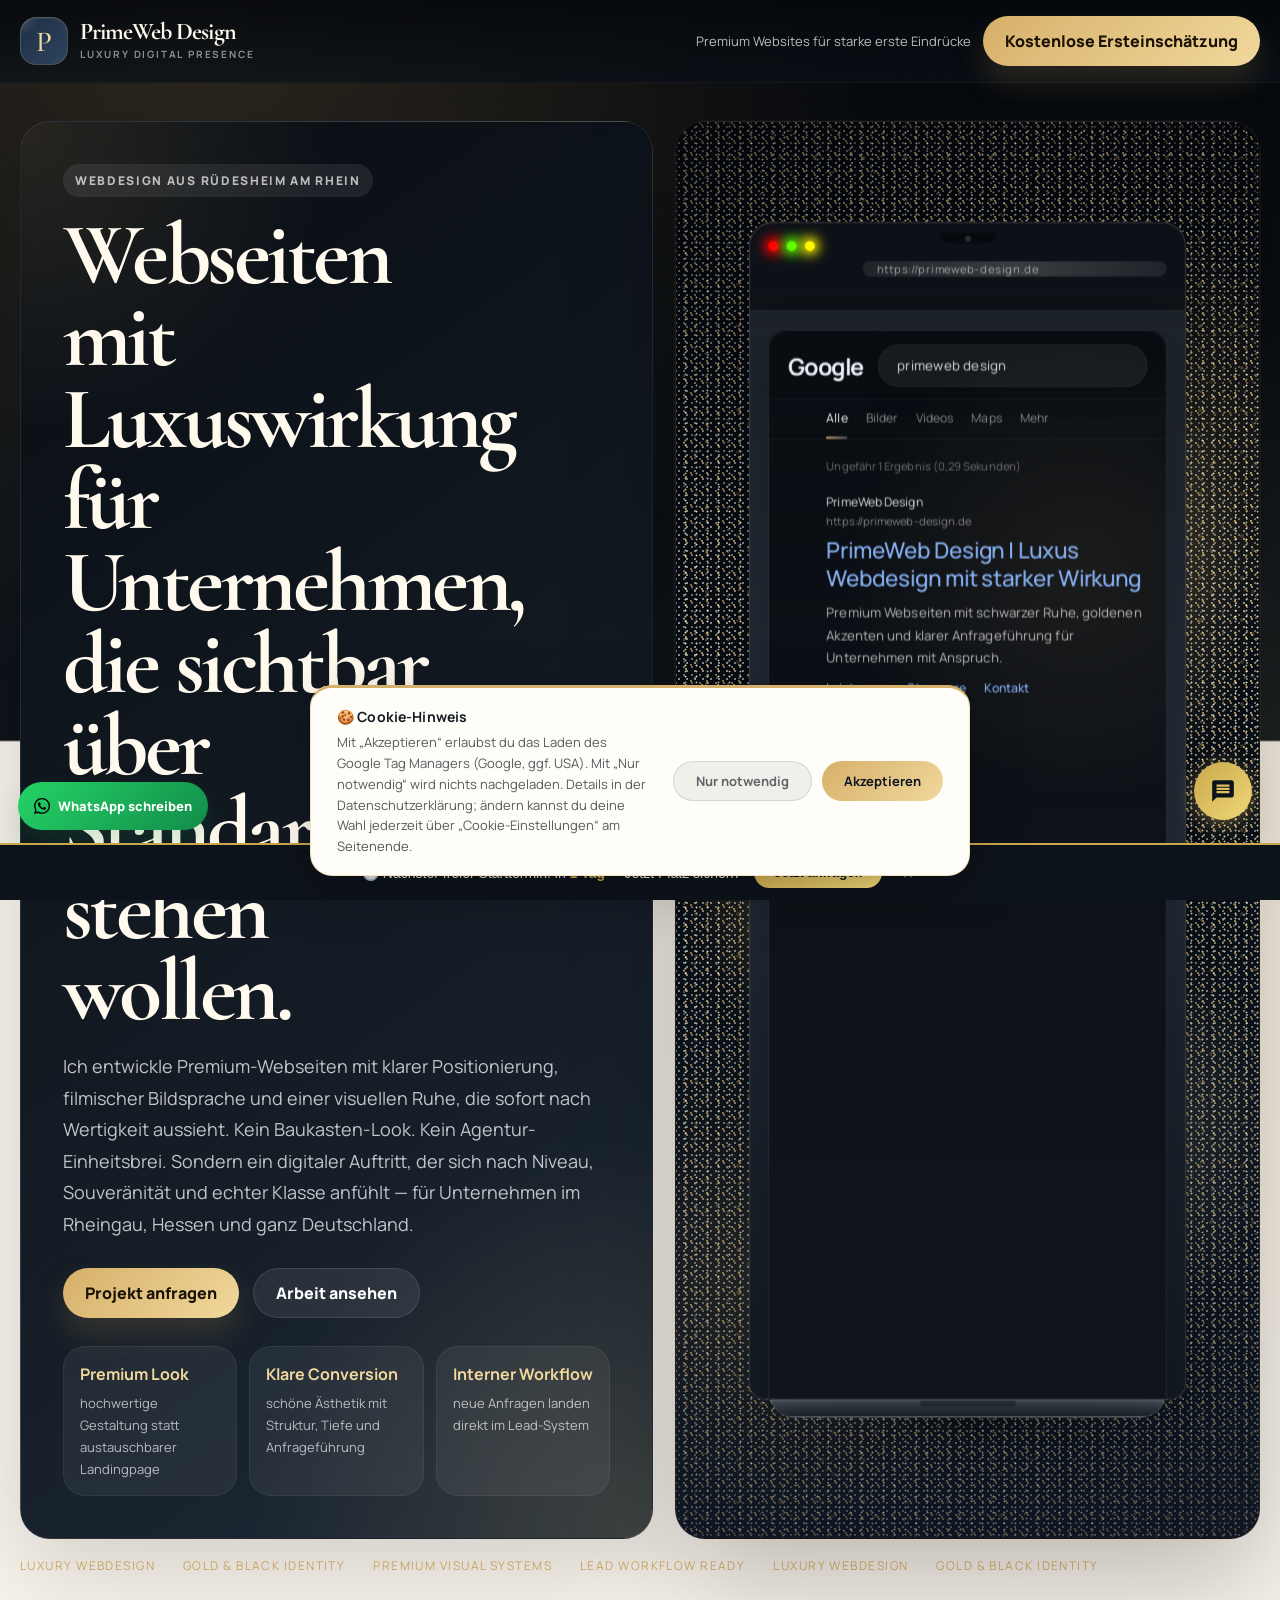
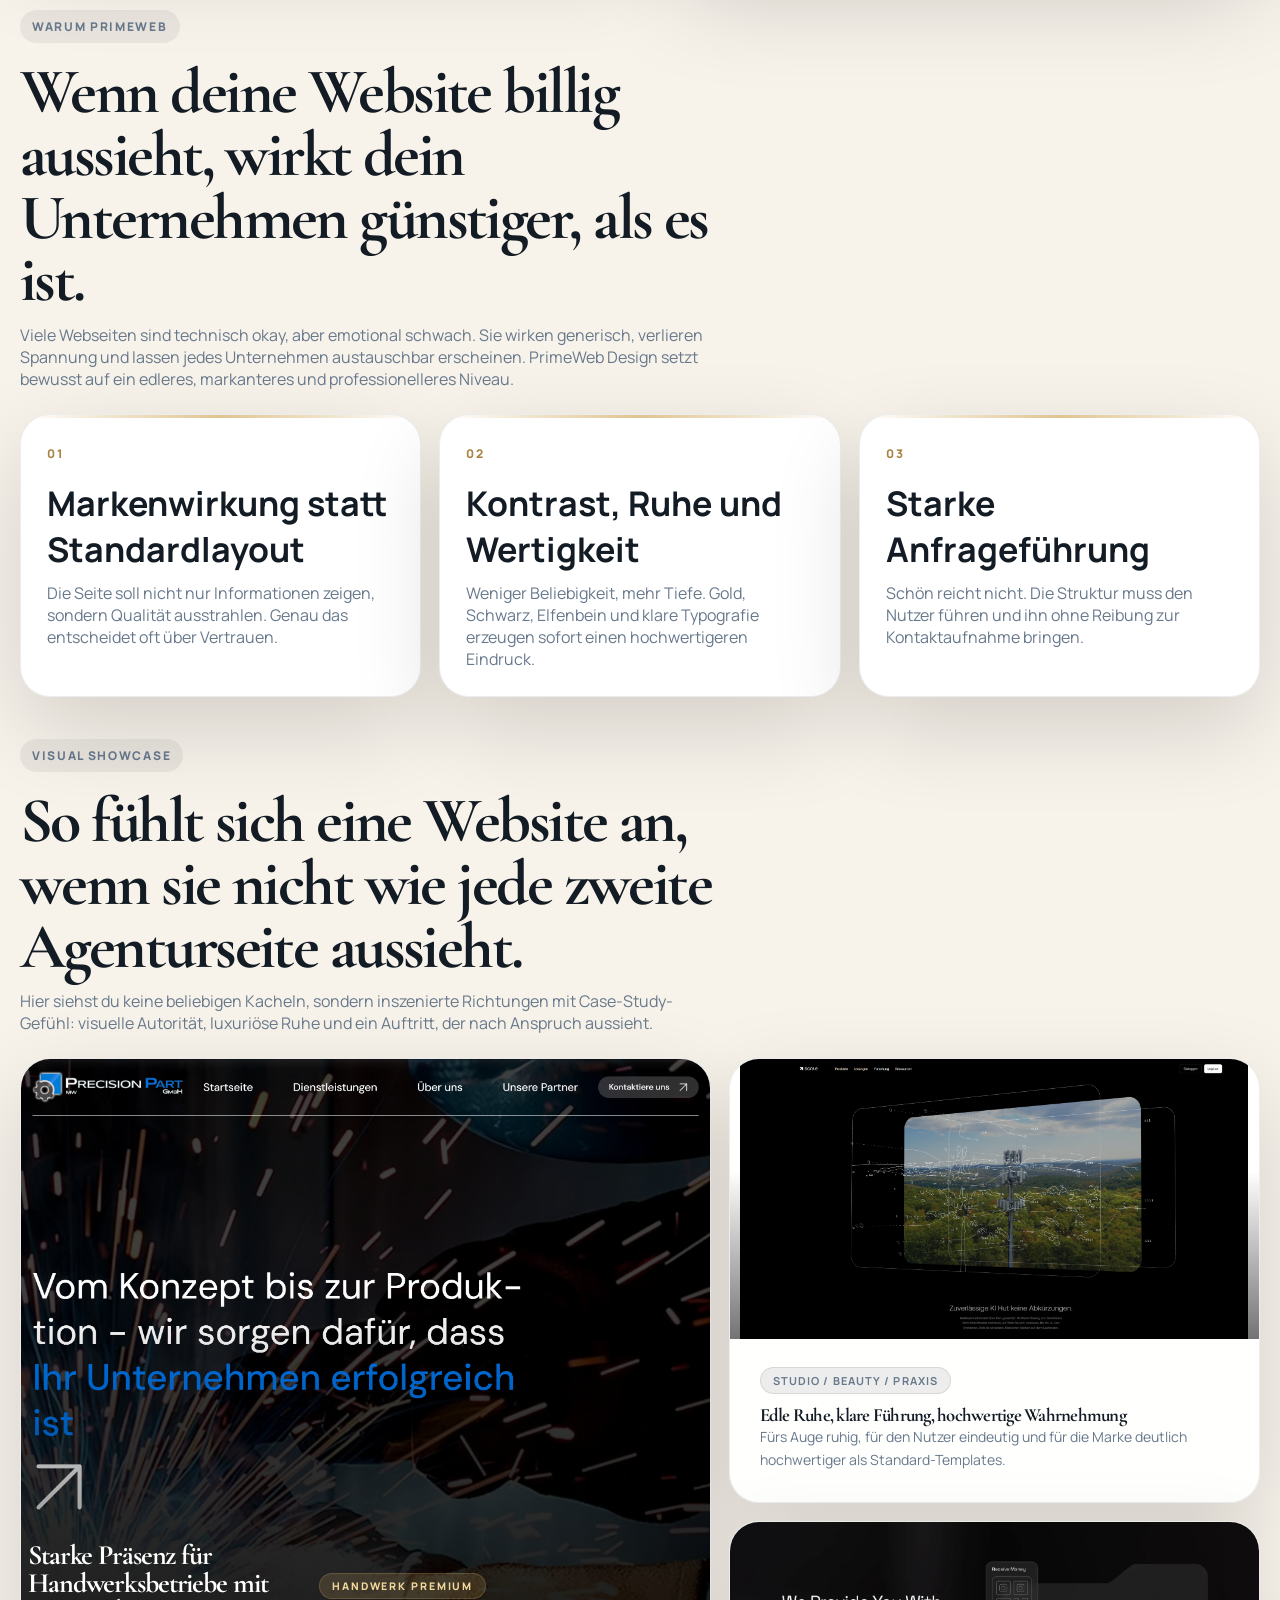
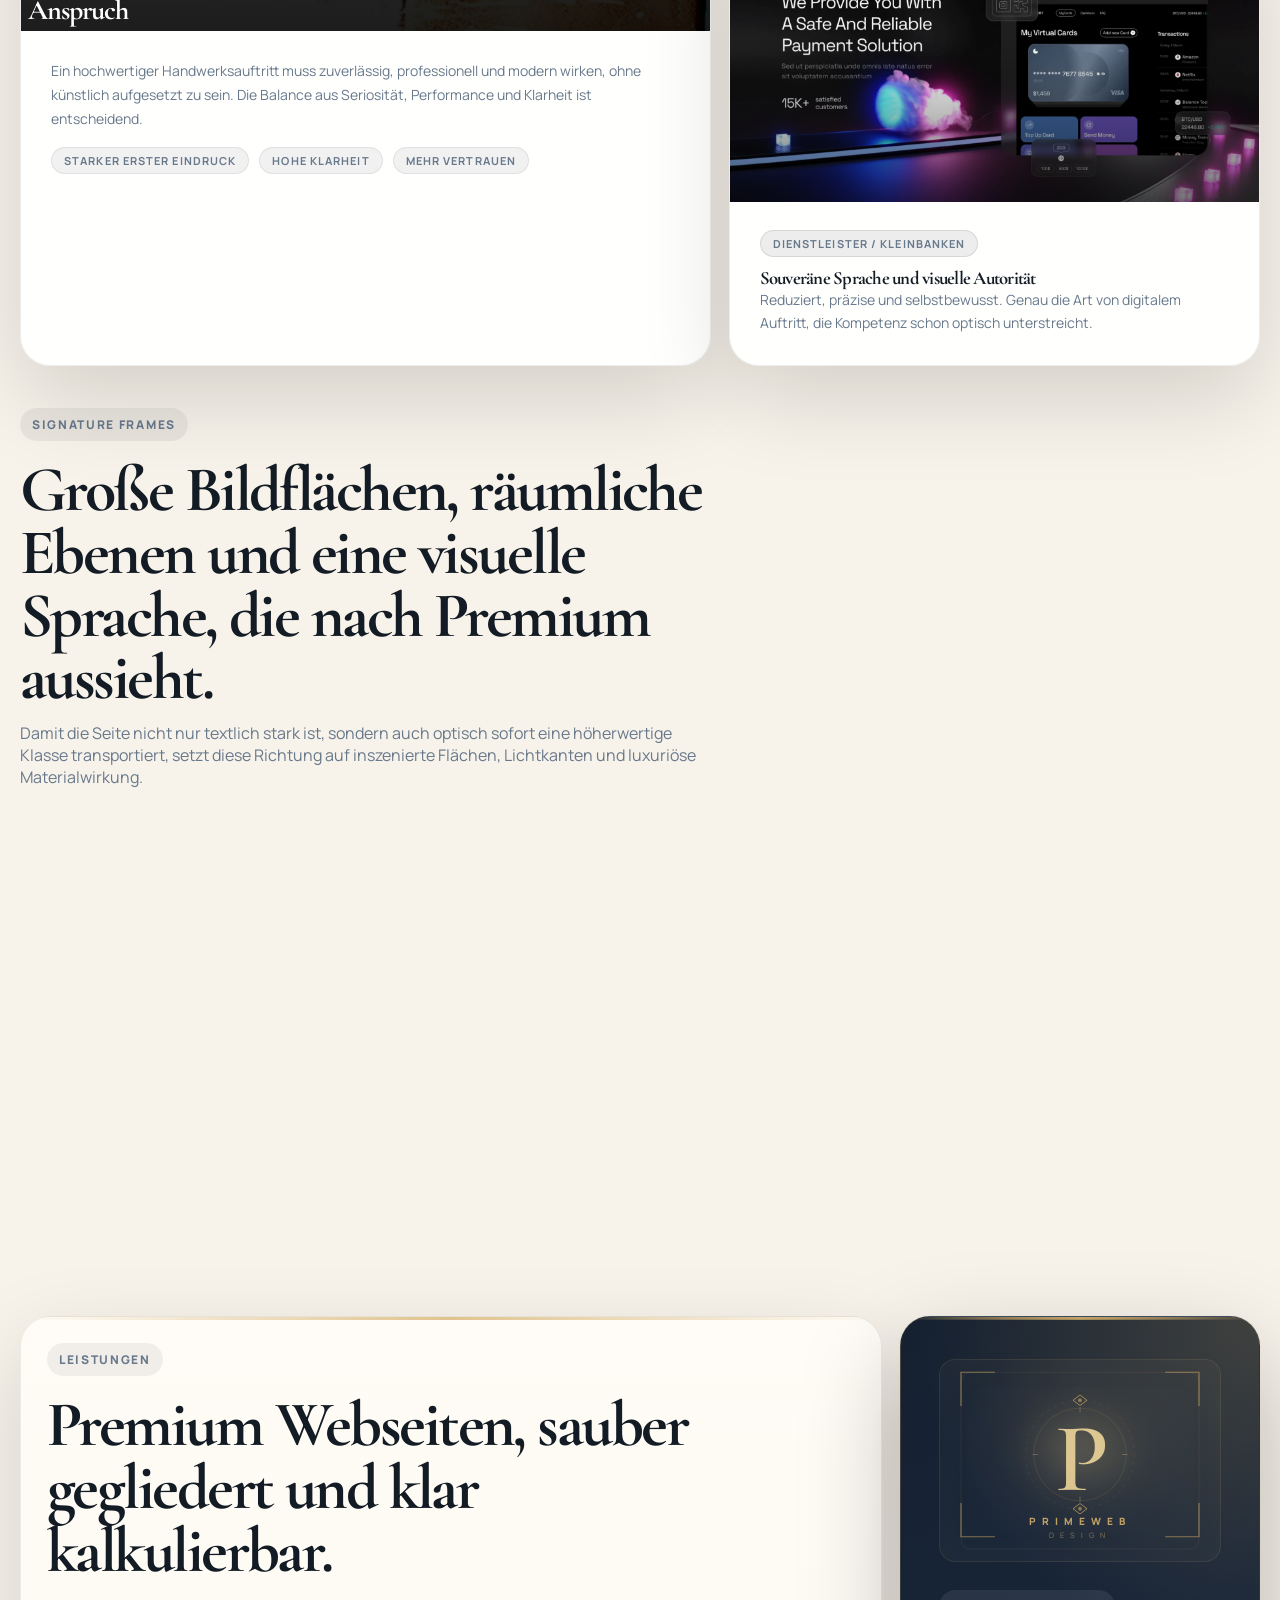
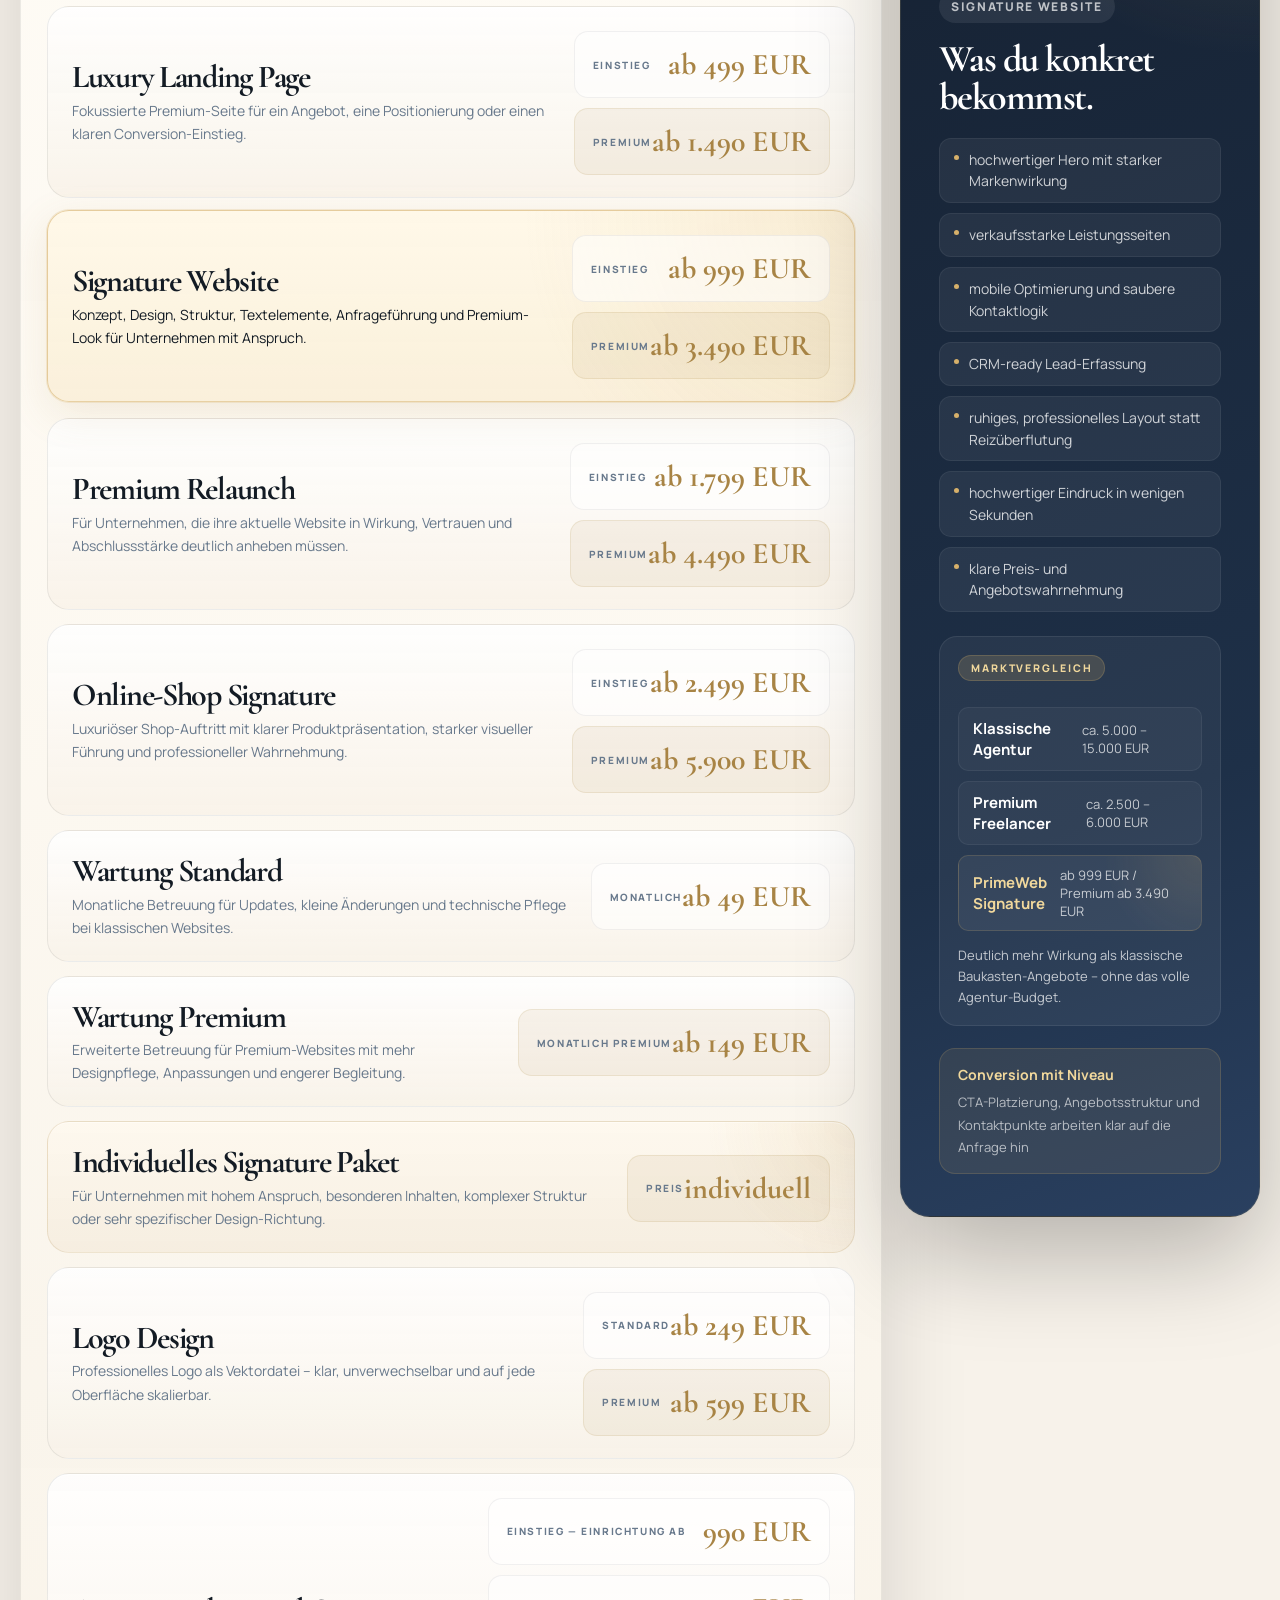
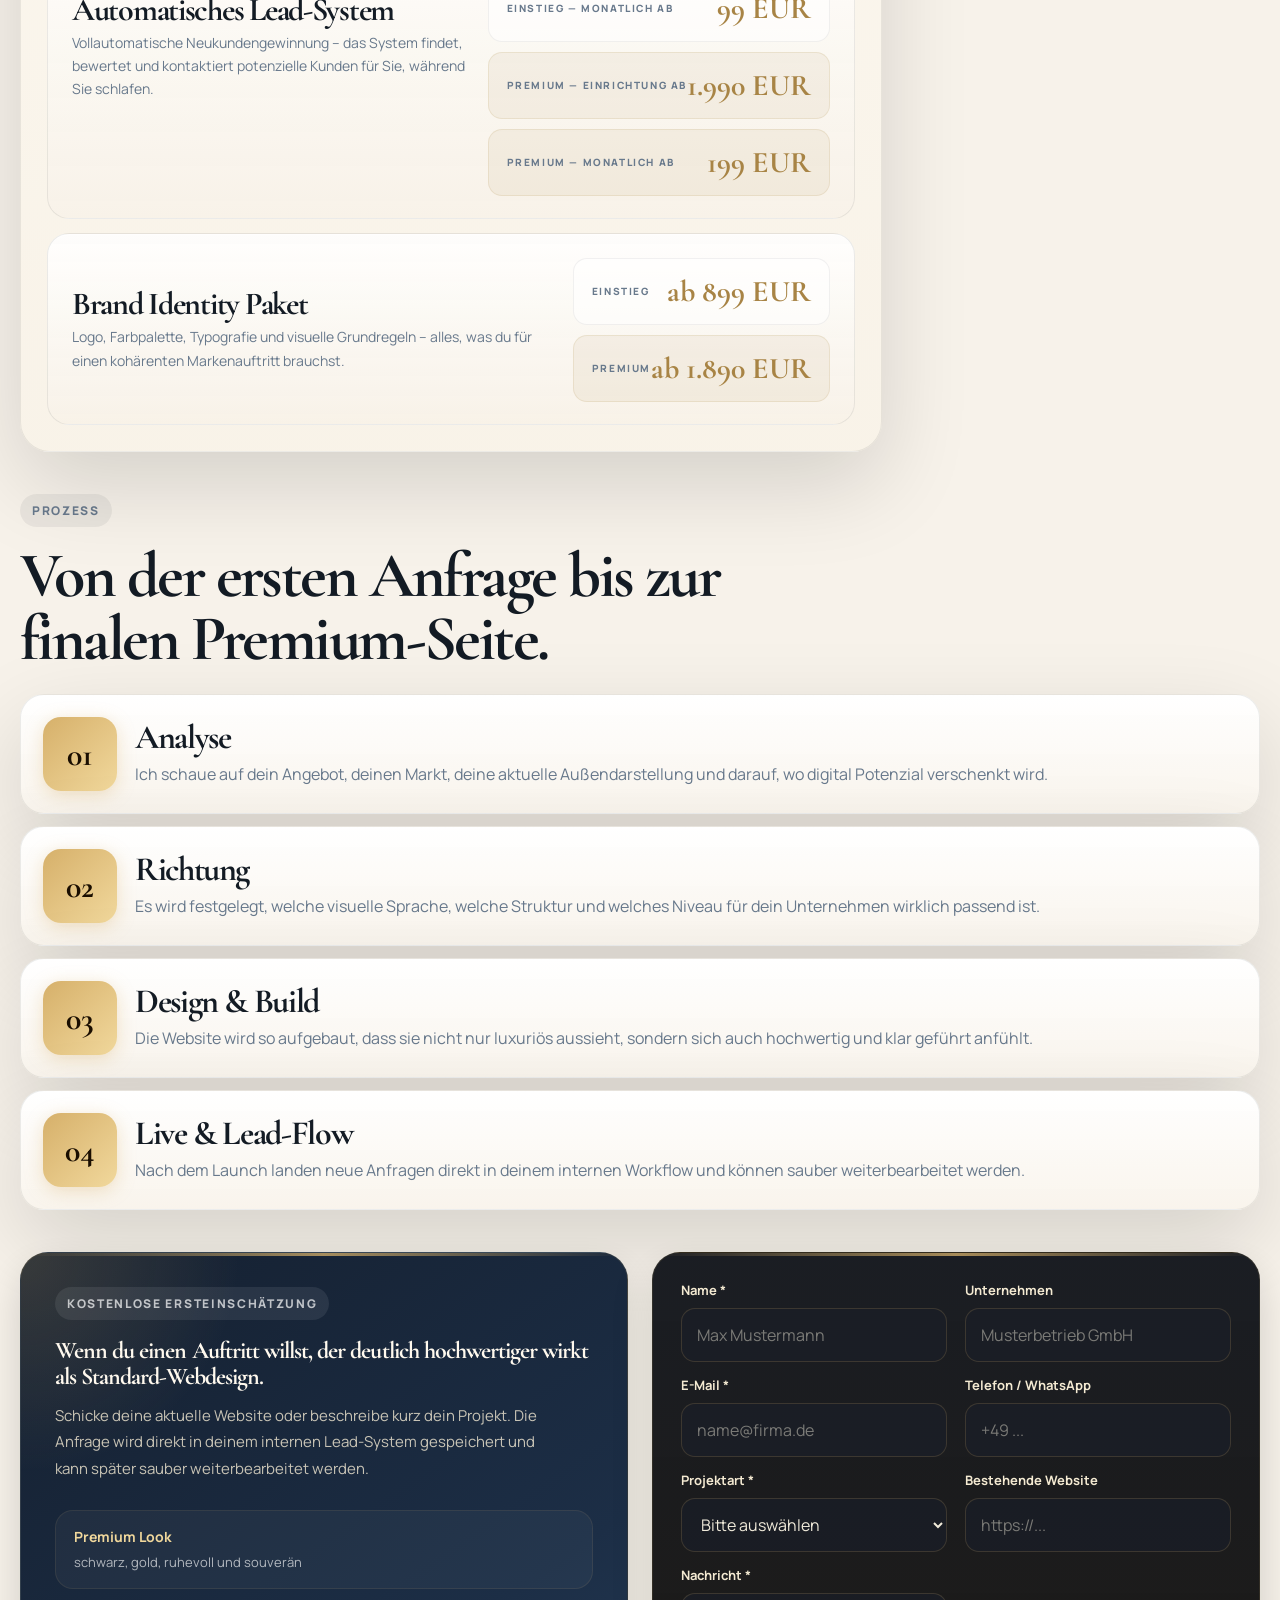
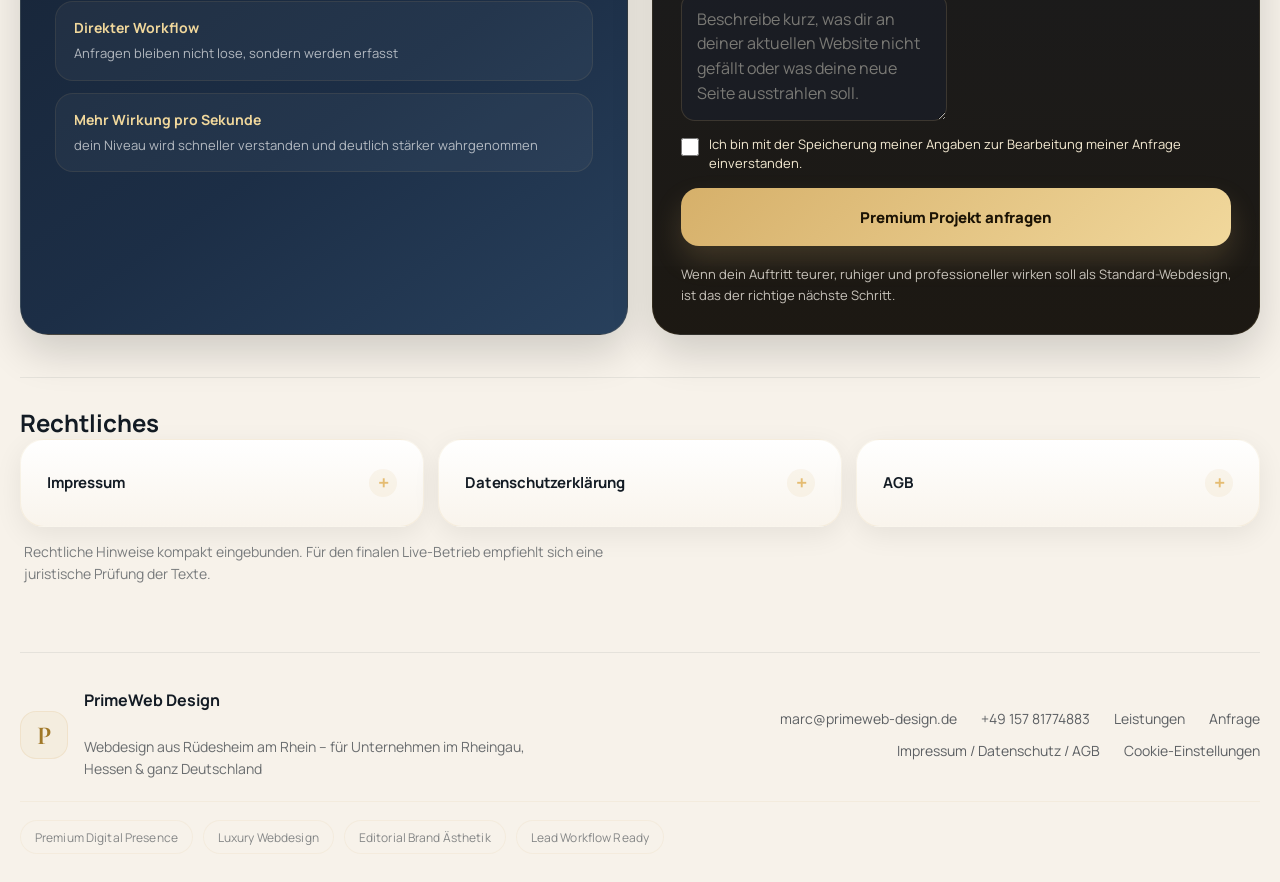
==== index.html @ 5aa3c235 "Signature-Karten: Bildhintergründe Stadtlichter, Sportwagen, Laserlicht (Unsplash) Co-Authored-By: C" ====
﻿<!DOCTYPE html>
<html lang="de">
<head>
  <!-- Google Tag Manager: wird erst nach Einwilligung im Cookie-Banner geladen (primewebLoadGtm in primeweb-highend/app.js) -->
  <meta charset="UTF-8">
  <meta name="viewport" content="width=device-width, initial-scale=1.0">
  <title>PrimeWeb Design | Webdesign Rüdesheim, Rheingau & Hessen – Premium Websites</title>
  <meta name="description" content="Professionelles Webdesign aus Rüdesheim am Rhein für Handwerker, Dienstleister und lokale Unternehmen in Hessen & Rheinland-Pfalz. Festpreise ab 499 €. Jetzt kostenlose Ersteinschätzung.">
  <meta name="keywords" content="Webdesign Rüdesheim, Webdesign Rheingau, Webdesign Hessen, Webdesign Rheinland-Pfalz, Webdesign Frankfurt, Website erstellen lassen, Webdesign Handwerk, professionelle Website, Webdesign Wiesbaden, Webdesign Mainz">
  <meta name="robots" content="index, follow">
  <meta name="theme-color" content="#0a0d12">

  <meta property="og:type" content="website">
  <meta property="og:title" content="PrimeWeb Design | Luxus Webdesign mit starker Wirkung">
  <meta property="og:description" content="Premium Webseiten mit gold-schwarzer Bildsprache, klarer Positionierung und internem Lead-Workflow.">
  <meta property="og:url" content="https://primeweb-design.de">
  <meta property="og:image" content="https://primeweb-design.de/og-image.svg">
  <meta property="og:image:width" content="1200">
  <meta property="og:image:height" content="630">
  <meta property="og:locale" content="de_DE">
  <meta property="og:site_name" content="PrimeWeb Design">

  <link rel="canonical" href="https://primeweb-design.de">
  <link rel="icon" href="data:image/svg+xml,<svg xmlns='http://www.w3.org/2000/svg' viewBox='0 0 100 100'><rect width='100' height='100' rx='22' fill='%23090c11'/><rect x='6' y='6' width='88' height='88' rx='18' fill='none' stroke='%23d6b06a' stroke-width='2.5'/><text x='50' y='66' text-anchor='middle' font-size='56' font-family='Georgia,serif' font-weight='700' fill='%23f1d89c'>P</text></svg>">
  <!-- Schriften lokal (keine Verbindung zu Google beim Seitenaufruf) -->
  <style>
    @font-face { font-family: "Cormorant Garamond"; font-style: normal; font-weight: 500 700; font-display: swap; src: url("./fonts/cormorant-garamond-latin.woff2") format("woff2"); }
    @font-face { font-family: "Manrope"; font-style: normal; font-weight: 400 800; font-display: swap; src: url("./fonts/manrope-latin.woff2") format("woff2"); }
  </style>
  <link rel="stylesheet" href="./primeweb-highend/style.css?v=4">
  <style>
  .wa-float.luxury-whatsapp {
    position: fixed;
    width: auto;
    height: auto;
    min-height: 48px;
    padding: 0 16px;
      border-radius: 999px;
      display: inline-flex;
      align-items: center;
      gap: 8px;
      background: linear-gradient(135deg, #25d366, #128c4a);
      color: #ffffff;
      box-shadow: 0 12px 26px rgba(18, 140, 74, 0.2);
    font-family: var(--font-body, "Manrope", sans-serif);
    font-size: 13px;
    font-weight: 800;
    left: 18px;
    bottom: 70px;
    z-index: 120;
  }

    .wa-float.luxury-whatsapp svg {
      width: 16px;
      height: 16px;
      flex: 0 0 16px;
    }

    .luxury-contact-grid {
      align-items: stretch;
      gap: 24px;
    }

    .luxury-contact-copy,
    .luxury-form-wrap {
      border-radius: 28px;
      border: 1px solid rgba(214, 176, 106, 0.12);
      box-shadow: 0 18px 42px rgba(0, 0, 0, 0.16);
    }

    .luxury-contact-copy {
      padding: 34px;
    }

    .luxury-contact-copy h2 {
      margin-bottom: 14px;
      line-height: 1.06;
    }

    .luxury-contact-copy p {
      color: rgba(255, 244, 220, 0.76);
      max-width: 54ch;
    }

    .contact-luxury-cards {
      margin-top: 22px;
      gap: 12px;
    }

    .contact-luxury-cards > div {
      padding: 16px 18px;
      border-radius: 18px;
      background: rgba(255, 255, 255, 0.04);
      border: 1px solid rgba(214, 176, 106, 0.1);
    }

    .luxury-form-wrap {
      padding: 28px;
      background: linear-gradient(180deg, rgba(17, 20, 26, 0.96), rgba(24, 20, 14, 0.98));
    }

    .luxury-form {
      display: grid;
      gap: 16px;
    }

    .form-grid {
      gap: 14px 18px;
    }

    .field {
      display: grid;
      gap: 8px;
      align-content: start;
    }

    .field label,
    .consent {
      color: #f4ead2;
      font-size: 13px;
      line-height: 1.45;
    }

    .field label {
      font-weight: 700;
    }

    .luxury-form input,
    .luxury-form select,
    .luxury-form textarea {
      width: 100%;
      min-height: 54px;
      padding: 13px 15px;
      border-radius: 14px;
      border: 1px solid rgba(214, 176, 106, 0.18);
      background: rgba(27, 30, 38, 0.9);
      color: #131b24;
      box-shadow: none;
      transition: border-color 0.18s ease, box-shadow 0.18s ease, background 0.18s ease;
    }

    .luxury-form textarea {
      min-height: 128px;
      resize: vertical;
      line-height: 1.55;
    }

    .luxury-form input::placeholder,
    .luxury-form textarea::placeholder {
      color: rgba(248, 244, 234, 0.34);
    }

    .luxury-form input:focus,
    .luxury-form select:focus,
    .luxury-form textarea:focus {
      outline: 0;
      border-color: rgba(214, 176, 106, 0.48);
      box-shadow: 0 0 0 4px rgba(214, 176, 106, 0.08);
      background: rgba(31, 35, 44, 0.98);
    }

    .consent {
      display: grid;
      grid-template-columns: auto 1fr;
      gap: 10px;
      align-items: start;
      margin-top: -2px;
    }

    .consent input {
      margin-top: 3px;
      width: 18px;
      height: 18px;
      min-height: 18px;
      padding: 0;
      border-radius: 5px;
    }

    .success-box,
    .error-box {
      border-radius: 14px;
      padding: 12px 14px;
    }

    .wide-btn {
      width: 100%;
      min-height: 58px;
      border-radius: 18px;
      font-size: 15px;
      letter-spacing: -0.01em;
      box-shadow: 0 14px 28px rgba(214, 176, 106, 0.18);
    }

    .inline-note {
      margin-top: 2px;
      color: rgba(248, 244, 234, 0.78);
      font-size: 13px;
      line-height: 1.6;
    }

    .luxury-legal {
      padding: 28px 0 24px;
    }

    .legal-grid {
      display: grid;
      grid-template-columns: repeat(3, minmax(0, 1fr));
      gap: 14px;
      align-items: start;
    }

    .legal-card {
      border-radius: 24px;
      border: 1px solid rgba(214, 176, 106, 0.12);
      background: linear-gradient(180deg, #ffffff, #f9f4ec);
      box-shadow: 0 8px 28px rgba(0, 0, 0, 0.07);
      transition: border-color 0.18s ease, transform 0.18s ease, box-shadow 0.18s ease;
    }

    .legal-card:hover {
      border-color: rgba(214, 176, 106, 0.24);
      transform: translateY(-1px);
      box-shadow: 0 20px 42px rgba(0, 0, 0, 0.18);
    }

    .legal-card[open] {
      border-color: rgba(214, 176, 106, 0.28);
    }

    .legal-card summary {
      color: #131b24;
      min-height: 86px;
      padding: 24px 26px;
      font-size: 15px;
      letter-spacing: -0.01em;
    }

    .legal-icon {
      display: inline-grid;
      place-items: center;
      width: 28px;
      height: 28px;
      border-radius: 999px;
      background: rgba(214, 176, 106, 0.1);
      color: #e5bc72;
      font-size: 20px;
      line-height: 1;
      flex: 0 0 28px;
    }

    .legal-copy {
      padding: 0 26px 24px;
      color: rgba(19, 27, 36, 0.78);
      font-size: 14px;
      line-height: 1.72;
    }

    .legal-copy p,
    .legal-copy address {
      margin: 0 0 14px;
    }

    .legal-copy p:last-child,
    .legal-copy address:last-child {
      margin-bottom: 0;
    }

    .legal-copy a {
      color: #a07828;
    }

    .legal-note {
      margin: 14px 4px 0;
      max-width: 72ch;
      color: rgba(19, 27, 36, 0.55);
      font-size: 14px;
      line-height: 1.6;
    }

    .luxury-footer {
      padding: 38px 0 28px;
    }

    .footer-inner {
      display: grid;
      grid-template-columns: minmax(0, 1.1fr) minmax(0, 1.3fr);
      align-items: center;
      gap: 24px 40px;
    }

    .footer-brand-block {
      display: flex;
      align-items: center;
      gap: 16px;
      min-width: 0;
    }

    .footer-monogram {
      display: grid;
      place-items: center;
      width: 48px;
      height: 48px;
      border-radius: 16px;
      border: 1px solid rgba(214, 176, 106, 0.18);
      background: rgba(214, 176, 106, 0.08);
      color: #a07828;
      font-family: var(--font-head, "Cormorant Garamond", serif);
      font-size: 26px;
      font-weight: 700;
      flex: 0 0 48px;
    }

    .footer-brand-block strong {
      display: block;
      margin-bottom: 4px;
      font-size: 16px;
      line-height: 1.2;
      color: #131b24;
    }

    .footer-brand-block .muted {
      display: block;
      color: rgba(19, 27, 36, 0.62);
      font-size: 14px;
      line-height: 1.55;
    }

    .footer-links {
      display: flex;
      justify-content: flex-end;
      flex-wrap: wrap;
      gap: 12px 24px;
    }

    .footer-links a {
      color: rgba(19, 27, 36, 0.68);
      font-size: 14px;
      line-height: 1.4;
      white-space: nowrap;
    }

    .footer-luxury-line {
      display: flex;
      flex-wrap: wrap;
      gap: 10px;
      margin-top: 22px;
      padding-top: 18px;
      border-top: 1px solid rgba(214, 176, 106, 0.1);
    }

    .footer-luxury-line span {
      display: inline-flex;
      align-items: center;
      min-height: 34px;
      padding: 0 14px;
      border-radius: 999px;
      background: rgba(255, 255, 255, 0.035);
      border: 1px solid rgba(214, 176, 106, 0.1);
      color: rgba(19, 27, 36, 0.5);
      font-size: 12px;
      letter-spacing: 0.01em;
    }

    @media (max-width: 760px) {
      .wa-float.luxury-whatsapp {
        min-height: 46px;
        padding: 0 14px;
        font-size: 12px;
        left: 14px;
        bottom: 70px;
      }

      .luxury-contact-copy,
      .luxury-form-wrap {
        padding: 22px;
      }

      .form-grid {
        gap: 12px;
      }

      .legal-grid {
        grid-template-columns: 1fr;
      }

      .legal-card summary {
      color: #131b24;
        min-height: 74px;
        padding: 20px 22px;
      }

      .legal-copy {
        padding: 0 22px 20px;
      }

      .footer-inner {
        grid-template-columns: 1fr;
        gap: 18px;
      }

      .footer-brand-block {
        align-items: flex-start;
      }

      .footer-links {
        justify-content: flex-start;
      }

      .footer-links a {
        white-space: normal;
      }

      .footer-luxury-line {
        margin-top: 18px;
      }
    }

    #anfrage input, #anfrage select, #anfrage textarea {
      color: #f0eada !important;
      caret-color: #f0eada !important;
    }
    #anfrage input::placeholder, #anfrage textarea::placeholder {
      color: rgba(240, 234, 218, 0.45) !important;
    }
    #anfrage input:-webkit-autofill,
    #anfrage input:-webkit-autofill:focus {
      -webkit-text-fill-color: #f0eada !important;
      -webkit-box-shadow: 0 0 0px 1000px #1c2030 inset !important;
    }
  </style>

  <!-- Strukturierte Daten (JSON-LD / LocalBusiness) -->
  <script type="application/ld+json">
  {
    "@context": "https://schema.org",
    "@type": "ProfessionalService",
    "name": "PrimeWeb Design",
    "description": "Professionelles Webdesign aus Rüdesheim am Rhein für Handwerker, Dienstleister und lokale Unternehmen in Hessen und Rheinland-Pfalz.",
    "url": "https://primeweb-design.de",
    "telephone": "+4915781774883",
    "email": "marc@primeweb-design.de",
    "address": {
      "@type": "PostalAddress",
      "streetAddress": "Rheinstraße 29",
      "addressLocality": "Rüdesheim am Rhein",
      "postalCode": "65385",
      "addressCountry": "DE"
    },
    "founder": { "@type": "Person", "name": "Marc Daub" },
    "priceRange": "€€",
    "areaServed": ["Rüdesheim am Rhein", "Rheingau", "Wiesbaden", "Frankfurt am Main", "Mainz", "Hessen", "Rheinland-Pfalz", "Deutschland"],
    "serviceType": ["Webdesign", "Webentwicklung", "Luxus Webdesign", "Landing Page", "Online-Shop", "Website für Handwerker", "Website für Dienstleister"]
  }
  </script>
  <script defer src="/_vercel/insights/script.js"></script>
  <!-- pw-design:start (wird vom Admin-Bereich verwaltet) -->
  <style id="pw-design">
/*pw-json:{"vars":{},"eigenesCss":"","schriften":[],"hintergruende":{".bgx-swl5h3":{"art":"bild","bild":"bilder/screenshot-2026-11-08-220045.png","abdunkeln":0,"groesse":"cover","position":"center"},".bgx-pp57fh":{"art":"bild","bild":"bilder/screenshot-2026-11-08-220804.png","abdunkeln":0,"groesse":"contain","position":"center"},".bgx-60synb":{"art":"bild","bild":"bilder/screenshot-2026-11-08-222139.png","abdunkeln":0,"groesse":"cover","position":"center"},".bgx-kstadt":{"art":"bild","bild":"bilder/karte-stadtlichter.webp","abdunkeln":25,"groesse":"cover","position":"center"},".bgx-wzdngw":{"art":"bild","bild":"bilder/karte-sportwagen.webp","abdunkeln":25,"groesse":"cover","position":"50% 60%"},".bgx-klaser":{"art":"bild","bild":"bilder/karte-laserlicht.webp","abdunkeln":25,"groesse":"cover","position":"center"}}}:pw-json*/

:root {

}
/* Hintergründe */
.bgx-swl5h3 { background-color: transparent !important; background-image: url("bilder/screenshot-2026-11-08-220045.png") !important; background-size: cover !important; background-position: center !important; background-repeat: no-repeat !important; }
.bgx-pp57fh { background-color: transparent !important; background-image: url("bilder/screenshot-2026-11-08-220804.png") !important; background-size: contain !important; background-position: center !important; background-repeat: no-repeat !important; }
.bgx-60synb { background-color: transparent !important; background-image: url("bilder/screenshot-2026-11-08-222139.png") !important; background-size: cover !important; background-position: center !important; background-repeat: no-repeat !important; }
.bgx-kstadt { background-color: transparent !important; background-image: linear-gradient(rgba(0,0,0,0.25), rgba(0,0,0,0.25)), url("bilder/karte-stadtlichter.webp") !important; background-size: cover !important; background-position: center !important; background-repeat: no-repeat !important; }
.bgx-wzdngw { background-color: transparent !important; background-image: linear-gradient(rgba(0,0,0,0.25), rgba(0,0,0,0.25)), url("bilder/karte-sportwagen.webp") !important; background-size: cover !important; background-position: 50% 60% !important; background-repeat: no-repeat !important; }
.bgx-klaser { background-color: transparent !important; background-image: linear-gradient(rgba(0,0,0,0.25), rgba(0,0,0,0.25)), url("bilder/karte-laserlicht.webp") !important; background-size: cover !important; background-position: center !important; background-repeat: no-repeat !important; }
/* Eigenes CSS */

  </style>
  <!-- pw-design:end -->
</head>
<body class="luxury-body">
  <!-- Barrierefreiheit: Direkt zum Inhalt springen -->
  <a class="skip-link" href="#main-content">Zum Inhalt springen</a>

  <div class="luxury-noise" aria-hidden="true"></div>

  <header class="topbar luxury-topbar">
    <div class="container topbar-inner">
      <a class="brand luxury-brand" href="#top" aria-label="PrimeWeb Design – Startseite">
        <span class="brand-mark luxury-mark" aria-hidden="true">P</span>
        <span>
          <strong>PrimeWeb Design</strong>
          <span>Luxury Digital Presence</span>
        </span>
      </a>
      <nav class="top-actions" aria-label="Hauptnavigation">
        <span class="top-note luxury-note">Premium Websites für starke erste Eindrücke</span>
        <a class="btn btn-primary gold-btn" href="#anfrage">Kostenlose Ersteinschätzung</a>
      </nav>
    </div>
  </header>

  <div class="container">
    <section class="hero luxury-hero" id="top" aria-label="Hero">
      <div class="luxury-hero-grid">
        <div class="luxury-hero-copy">
          <div class="luxury-kicker reveal">Webdesign aus Rüdesheim am Rhein</div>
          <h1 class="luxury-title reveal delay-1">Webseiten mit Luxuswirkung für Unternehmen, die sichtbar über Standard stehen wollen.</h1>
          <p class="luxury-lead reveal delay-2">
            Ich entwickle Premium-Webseiten mit klarer Positionierung, filmischer Bildsprache und einer visuellen Ruhe, die sofort nach Wertigkeit aussieht. Kein Baukasten-Look. Kein Agentur-Einheitsbrei. Sondern ein digitaler Auftritt, der sich nach Niveau, Souveränität und echter Klasse anfühlt — für Unternehmen im Rheingau, Hessen und ganz Deutschland.
          </p>
          <div class="luxury-hero-actions reveal delay-3">
            <a class="btn btn-primary gold-btn" href="#anfrage">Projekt anfragen</a>
            <a class="btn btn-secondary luxury-secondary" href="#showcase">Arbeit ansehen</a>
          </div>
          <div class="luxury-signals reveal delay-4">
            <div>
              <strong>Premium Look</strong>
              <span>hochwertige Gestaltung statt austauschbarer Landingpage</span>
            </div>
            <div>
              <strong>Klare Conversion</strong>
              <span>schöne Ästhetik mit Struktur, Tiefe und Anfrageführung</span>
            </div>
            <div>
              <strong>Interner Workflow</strong>
              <span>neue Anfragen landen direkt im Lead-System</span>
            </div>
          </div>
        </div>

        <div class="luxury-hero-visual reveal delay-2" aria-hidden="true">
          <div class="hero-stage">
            <div class="hero-stage-grid" style="height: 1373px !important; min-height: 1373px !important;"></div>
            <div class="hero-stage-glow hero-stage-glow-one"></div>
            <div class="hero-stage-glow hero-stage-glow-two"></div>
            <div class="hero-stage-particles hero-stage-particles-left"></div>
            <div class="hero-stage-particles hero-stage-particles-right"></div>
            <div class="hero-laptop">
              <div class="hero-laptop-screen">
                <div class="hero-laptop-camera"></div>
                <div class="hero-laptop-browser">
                  <div class="hero-laptop-dots" style="height: 54px !important; min-height: 54px !important; width: 19% !important; max-width: 19% !important;">
                    <span style="background-color: #ff0000 !important; filter: brightness(100%) !important; box-shadow: #ff0000 0px 0px 12px 4px !important; border-color: #ff0000 !important;"></span><span style="background-color: #59ff00 !important; filter: brightness(100%) !important; box-shadow: #59ff00 0px 0px 12px 4px !important; border-color: #59ff00 !important;"></span><span style="background-color: #fff700 !important; filter: brightness(100%) !important; box-shadow: #fff700 0px 0px 12px 4px !important; border-color: #fff700 !important;"></span>
                  </div>
                  <div class="hero-laptop-address">https://primeweb-design.de</div>
                </div>
                <div class="hero-laptop-display">
                  <div class="search-mock">
                    <div class="search-mock-header">
                      <div class="search-mock-brand">Google</div>
                      <div class="search-mock-query">primeweb design</div>
                    </div>
                    <div class="search-mock-tabs">
                      <span class="active">Alle</span>
                      <span>Bilder</span>
                      <span>Videos</span>
                      <span>Maps</span>
                      <span>Mehr</span>
                    </div>
                    <div class="search-mock-body">
                      <div class="search-mock-results">
                        <div class="search-result-count">Ungefähr 1 Ergebnis (0,29 Sekunden)</div>
                        <div class="search-result-featured">
                          <div class="search-result-source">
                            <span class="search-result-site">PrimeWeb Design</span>
                            <span class="search-result-url">https://primeweb-design.de</span>
                          </div>
                          <h3>PrimeWeb Design | Luxus Webdesign mit starker Wirkung</h3>
                          <p>Premium Webseiten mit schwarzer Ruhe, goldenen Akzenten und klarer Anfrageführung für Unternehmen mit Anspruch.</p>
                          <div class="search-result-links">
                            <span>Leistungen</span>
                            <span>Showcase</span>
                            <span>Kontakt</span>
                          </div>
                        </div>
                      </div>
                    </div>
                  </div>
                </div>
              </div>
              <div class="hero-laptop-base"></div>
              <div class="hero-laptop-shadow"></div>
            </div>
          </div>
        </div>
      </div>

      <div class="luxury-marquee reveal delay-4" aria-hidden="true">
        <span>Luxury Webdesign</span>
        <span>Gold &amp; Black Identity</span>
        <span>Premium Visual Systems</span>
        <span>Lead Workflow Ready</span>
        <span>Luxury Webdesign</span>
        <span>Gold &amp; Black Identity</span>
      </div>
    </section>

    <main id="main-content">
      <section class="luxury-intro" aria-labelledby="intro-heading">
        <div class="section-head light-head">
          <div class="eyebrow luxury-eyebrow">Warum PrimeWeb</div>
          <h2 id="intro-heading">Wenn deine Website billig aussieht, wirkt dein Unternehmen günstiger, als es ist.</h2>
          <p>Viele Webseiten sind technisch okay, aber emotional schwach. Sie wirken generisch, verlieren Spannung und lassen jedes Unternehmen austauschbar erscheinen. PrimeWeb Design setzt bewusst auf ein edleres, markanteres und professionelleres Niveau.</p>
        </div>
        <div class="luxury-benefit-grid">
          <article class="luxury-panel reveal">
            <span class="benefit-no" aria-hidden="true">01</span>
            <h3>Markenwirkung statt Standardlayout</h3>
            <p>Die Seite soll nicht nur Informationen zeigen, sondern Qualität ausstrahlen. Genau das entscheidet oft über Vertrauen.</p>
          </article>
          <article class="luxury-panel reveal delay-1">
            <span class="benefit-no" aria-hidden="true">02</span>
            <h3>Kontrast, Ruhe und Wertigkeit</h3>
            <p>Weniger Beliebigkeit, mehr Tiefe. Gold, Schwarz, Elfenbein und klare Typografie erzeugen sofort einen hochwertigeren Eindruck.</p>
          </article>
          <article class="luxury-panel reveal delay-2">
            <span class="benefit-no" aria-hidden="true">03</span>
            <h3>Starke Anfrageführung</h3>
            <p>Schön reicht nicht. Die Struktur muss den Nutzer führen und ihn ohne Reibung zur Kontaktaufnahme bringen.</p>
          </article>
        </div>
      </section>

      <section id="showcase" class="luxury-showcase-section" aria-labelledby="showcase-heading">
        <div class="section-head light-head">
          <div class="eyebrow luxury-eyebrow">Visual Showcase</div>
          <h2 id="showcase-heading">So fühlt sich eine Website an, wenn sie nicht wie jede zweite Agenturseite aussieht.</h2>
          <p>Hier siehst du keine beliebigen Kacheln, sondern inszenierte Richtungen mit Case-Study-Gefühl: visuelle Autorität, luxuriöse Ruhe und ein Auftritt, der nach Anspruch aussieht.</p>
        </div>
        <div class="luxury-showcase-grid">
          <article class="luxury-case large reveal">
            <div class="luxury-case-media media-dark bgx-swl5h3" style="height: 572px !important; min-height: 572px !important;">
              <div class="case-overlay-copy" style="height: 230px !important; min-height: 230px !important;">
                
                <span class="mini-tag" style="translate: 270px 144px !important;">Handwerk Premium</span><h3 style="width: 42% !important; max-width: 42% !important; translate: -21px 65px !important;">Starke Präsenz für Handwerksbetriebe mit Anspruch</h3>
              </div>
            </div>
            <div class="luxury-case-body">
              <p>Ein hochwertiger Handwerksauftritt muss zuverlässig, professionell und modern wirken, ohne künstlich aufgesetzt zu sein. Die Balance aus Seriosität, Performance und Klarheit ist entscheidend.</p>
              <div class="case-metrics">
                <span>starker erster Eindruck</span>
                <span>hohe Klarheit</span>
                <span>mehr Vertrauen</span>
              </div>
            </div>
          </article>
          <article class="luxury-case reveal delay-1">
            <div class="luxury-case-media media-gold bgx-pp57fh" aria-hidden="true"></div>
            <div class="luxury-case-body">
              <span class="tag luxury-tag">Studio / Beauty / Praxis</span>
              <h3>Edle Ruhe, klare Führung, hochwertige Wahrnehmung</h3>
              <p>Fürs Auge ruhig, für den Nutzer eindeutig und für die Marke deutlich hochwertiger als Standard-Templates.</p>
            </div>
          </article>
          <article class="luxury-case reveal delay-2">
            <div class="luxury-case-media media-stone bgx-60synb" aria-hidden="true"></div>
            <div class="luxury-case-body">
              <span class="tag luxury-tag">Dienstleister / Kleinbanken</span>
              <h3>Souveräne Sprache und visuelle Autorität</h3>
              <p>Reduziert, präzise und selbstbewusst. Genau die Art von digitalem Auftritt, die Kompetenz schon optisch unterstreicht.</p>
            </div>
          </article>
        </div>
      </section>

      <section class="signature-gallery" aria-labelledby="gallery-heading">
        <div class="section-head light-head">
          <div class="eyebrow luxury-eyebrow">Signature Frames</div>
          <h2 id="gallery-heading">Große Bildflächen, räumliche Ebenen und eine visuelle Sprache, die nach Premium aussieht.</h2>
          <p>Damit die Seite nicht nur textlich stark ist, sondern auch optisch sofort eine höherwertige Klasse transportiert, setzt diese Richtung auf inszenierte Flächen, Lichtkanten und luxuriöse Materialwirkung.</p>
        </div>
        <div class="signature-gallery-grid">
          <article class="signature-frame frame-tall reveal bgx-kstadt">
            <div class="frame-sheen" aria-hidden="true"></div>
            <div class="frame-copy">
              <span class="mini-tag">Black / Gold</span>
              <h3>Starke erste Wahrnehmung statt lebloser Standardfläche.</h3>
            </div>
          </article>
          <article class="signature-frame frame-wide reveal delay-1 bgx-wzdngw">
            <div class="frame-sheen" aria-hidden="true"></div>
            <div class="frame-copy">
              <span class="mini-tag">Luxury Layout</span>
              <h3>Mehr Tiefe, mehr Bühne, mehr visuelle Autorität.</h3>
            </div>
          </article>
          <article class="signature-frame frame-stone reveal delay-2 bgx-klaser">
            <div class="frame-sheen" aria-hidden="true"></div>
            <div class="frame-copy">
              <span class="mini-tag">Editorial Presence</span>
              <h3>Ruhig, klar und trotzdem maximal präsent.</h3>
            </div>
          </article>
        </div>
      </section>
      <section id="leistungen" class="luxury-service-section" aria-labelledby="leistungen-heading">
        <div class="luxury-service-grid">
          <div class="luxury-pricing reveal">
            <div class="section-head light-head">
              <div class="eyebrow luxury-eyebrow">Leistungen</div>
              <h2 id="leistungen-heading">Premium Webseiten, sauber gegliedert und klar kalkulierbar.</h2>
            </div>
            <div class="luxury-price-list">
              <div class="luxury-price-item" data-paket="Luxury Landing Page" role="button" tabindex="0" title="Paket anfragen">
                <div>
                  <strong>Luxury Landing Page</strong>
                  <p>Fokussierte Premium-Seite für ein Angebot, eine Positionierung oder einen klaren Conversion-Einstieg.</p>
                </div>
                <div class="price-stack">
                  <div class="price-line">
                    <span>Einstieg</span>
                    <b>ab 499 EUR</b>
                  </div>
                  <div class="price-line price-line-premium">
                    <span>Premium</span>
                    <b>ab 1.490 EUR</b>
                  </div>
                </div>
              </div>
              <div class="luxury-price-item featured" data-paket="Business Signature" role="button" tabindex="0" title="Paket anfragen">
                <div>
                  <strong>Signature Website</strong>
                  <p>Konzept, Design, Struktur, Textelemente, Anfrageführung und Premium-Look für Unternehmen mit Anspruch.</p>
                </div>
                <div class="price-stack">
                  <div class="price-line">
                    <span>Einstieg</span>
                    <b>ab 999 EUR</b>
                  </div>
                  <div class="price-line price-line-premium">
                    <span>Premium</span>
                    <b>ab 3.490 EUR</b>
                  </div>
                </div>
              </div>
              <div class="luxury-price-item" data-paket="Premium Relaunch" role="button" tabindex="0" title="Paket anfragen">
                <div>
                  <strong>Premium Relaunch</strong>
                  <p>Für Unternehmen, die ihre aktuelle Website in Wirkung, Vertrauen und Abschlussstärke deutlich anheben müssen.</p>
                </div>
                <div class="price-stack">
                  <div class="price-line">
                    <span>Einstieg</span>
                    <b>ab 1.799 EUR</b>
                  </div>
                  <div class="price-line price-line-premium">
                    <span>Premium</span>
                    <b>ab 4.490 EUR</b>
                  </div>
                </div>
              </div>
              <div class="luxury-price-item" data-paket="Online-Shop Signature" role="button" tabindex="0" title="Paket anfragen">
                <div>
                  <strong>Online-Shop Signature</strong>
                  <p>Luxuriöser Shop-Auftritt mit klarer Produktpräsentation, starker visueller Führung und professioneller Wahrnehmung.</p>
                </div>
                <div class="price-stack">
                  <div class="price-line">
                    <span>Einstieg</span>
                    <b>ab 2.499 EUR</b>
                  </div>
                  <div class="price-line price-line-premium">
                    <span>Premium</span>
                    <b>ab 5.900 EUR</b>
                  </div>
                </div>
              </div>
              <div class="luxury-price-item" data-paket="Wartung und Pflege" role="button" tabindex="0" title="Paket anfragen">
                <div>
                  <strong>Wartung Standard</strong>
                  <p>Monatliche Betreuung für Updates, kleine Änderungen und technische Pflege bei klassischen Websites.</p>
                </div>
                <div class="price-stack">
                  <div class="price-line">
                    <span>Monatlich</span>
                    <b>ab 49 EUR</b>
                  </div>
                </div>
              </div>
              <div class="luxury-price-item" data-paket="Wartung und Pflege" role="button" tabindex="0" title="Paket anfragen">
                <div>
                  <strong>Wartung Premium</strong>
                  <p>Erweiterte Betreuung für Premium-Websites mit mehr Designpflege, Anpassungen und engerer Begleitung.</p>
                </div>
                <div class="price-stack">
                  <div class="price-line price-line-premium">
                    <span>Monatlich Premium</span>
                    <b>ab 149 EUR</b>
                  </div>
                </div>
              </div>
              <div class="luxury-price-item custom-tier" data-paket="Individuelles Signature Paket" role="button" tabindex="0" title="Paket anfragen">
                <div>
                  <strong>Individuelles Signature Paket</strong>
                  <p>Für Unternehmen mit hohem Anspruch, besonderen Inhalten, komplexer Struktur oder sehr spezifischer Design-Richtung.</p>
                </div>
                <div class="price-stack">
                  <div class="price-line price-line-premium">
                    <span>Preis</span>
                    <b>individuell</b>
                  </div>
                </div>
              </div>
              <div class="luxury-price-item" data-paket="Logo Design" role="button" tabindex="0" title="Paket anfragen">
                <div>
                  <strong>Logo Design</strong>
                  <p>Professionelles Logo als Vektordatei – klar, unverwechselbar und auf jede Oberfläche skalierbar.</p>
                </div>
                <div class="price-stack">
                  <div class="price-line">
                    <span>Standard</span>
                    <b>ab 249 EUR</b>
                  </div>
                  <div class="price-line price-line-premium">
                    <span>Premium</span>
                    <b>ab 599 EUR</b>
                  </div>
                </div>
              </div>
              <div class="luxury-price-item" data-paket="Lead-System" role="button" tabindex="0" title="Paket anfragen">
                <div>
                  <strong>Automatisches Lead-System</strong>
                  <p>Vollautomatische Neukundengewinnung – das System findet, bewertet und kontaktiert potenzielle Kunden für Sie, während Sie schlafen.</p>
                </div>
                <div class="price-stack">
                  <div class="price-line">
                    <span>Einstieg — Einrichtung ab</span>
                    <b>990 EUR</b>
                  </div>
                  <div class="price-line">
                    <span>Einstieg — Monatlich ab</span>
                    <b>99 EUR</b>
                  </div>
                  <div class="price-line price-line-premium">
                    <span>Premium — Einrichtung ab</span>
                    <b>1.990 EUR</b>
                  </div>
                  <div class="price-line price-line-premium">
                    <span>Premium — Monatlich ab</span>
                    <b>199 EUR</b>
                  </div>
                </div>
              </div>
              <div class="luxury-price-item" data-paket="Brand Identity Paket" role="button" tabindex="0" title="Paket anfragen">
                <div>
                  <strong>Brand Identity Paket</strong>
                  <p>Logo, Farbpalette, Typografie und visuelle Grundregeln – alles, was du für einen kohärenten Markenauftritt brauchst.</p>
                </div>
                <div class="price-stack">
                  <div class="price-line">
                    <span>Einstieg</span>
                    <b>ab 899 EUR</b>
                  </div>
                  <div class="price-line price-line-premium">
                    <span>Premium</span>
                    <b>ab 1.890 EUR</b>
                  </div>
                </div>
              </div>
            </div>
          </div>

          <aside class="luxury-side-panel reveal delay-1" aria-label="Was du bekommst">
          <div class="aside-logo-badge" aria-hidden="true">
            <svg viewBox="0 0 320 230" xmlns="http://www.w3.org/2000/svg">
              <defs>
                <radialGradient id="badge-glow" cx="50%" cy="46%" r="50%">
                  <stop offset="0%" stop-color="#f1d89c" stop-opacity="0.20"/>
                  <stop offset="100%" stop-color="#d6b06a" stop-opacity="0"/>
                </radialGradient>
                <linearGradient id="badge-gold-h" x1="0%" y1="0%" x2="100%" y2="0%">
                  <stop offset="0%" stop-color="#a88445" stop-opacity="0"/>
                  <stop offset="28%" stop-color="#d6b06a"/>
                  <stop offset="50%" stop-color="#f1d89c"/>
                  <stop offset="72%" stop-color="#d6b06a"/>
                  <stop offset="100%" stop-color="#a88445" stop-opacity="0"/>
                </linearGradient>
                <linearGradient id="badge-gold-v" x1="0%" y1="0%" x2="0%" y2="100%">
                  <stop offset="0%" stop-color="#a88445" stop-opacity="0"/>
                  <stop offset="35%" stop-color="#d6b06a"/>
                  <stop offset="65%" stop-color="#d6b06a"/>
                  <stop offset="100%" stop-color="#a88445" stop-opacity="0"/>
                </linearGradient>
                <filter id="badge-blur">
                  <feGaussianBlur stdDeviation="12"/>
                </filter>
              </defs>

              <!-- Soft gold glow behind P -->
              <ellipse cx="160" cy="108" rx="80" ry="64" fill="url(#badge-glow)" filter="url(#badge-blur)"/>

              <!-- Outer frame border -->
              <rect x="24" y="14" width="272" height="202" rx="10"
                    fill="none" stroke="#d6b06a" stroke-width="0.5" opacity="0.20"/>

              <!-- Corner brackets: top-left -->
              <path d="M24,52 L24,14 L62,14" fill="none" stroke="#d6b06a" stroke-width="1.4" opacity="0.55" stroke-linecap="square"/>
              <!-- top-right -->
              <path d="M296,52 L296,14 L258,14" fill="none" stroke="#d6b06a" stroke-width="1.4" opacity="0.55" stroke-linecap="square"/>
              <!-- bottom-left -->
              <path d="M24,164 L24,202 L62,202" fill="none" stroke="#d6b06a" stroke-width="1.4" opacity="0.55" stroke-linecap="square"/>
              <!-- bottom-right -->
              <path d="M296,164 L296,202 L258,202" fill="none" stroke="#d6b06a" stroke-width="1.4" opacity="0.55" stroke-linecap="square"/>

              <!-- Top horizontal rule with diamond ornament -->
              <line x1="44" y1="46" x2="146" y2="46" stroke="url(#badge-gold-h)" stroke-width="0.7"/>
              <polygon points="160,40 168,46 160,52 152,46" fill="none" stroke="#d6b06a" stroke-width="1" opacity="0.75"/>
              <circle cx="160" cy="46" r="2.2" fill="#d6b06a" opacity="0.55"/>
              <line x1="174" y1="46" x2="276" y2="46" stroke="url(#badge-gold-h)" stroke-width="0.7"/>

              <!-- Outer dashed ring -->
              <circle cx="160" cy="108" r="62"
                      fill="none" stroke="#d6b06a" stroke-width="0.6" opacity="0.20"
                      stroke-dasharray="3 6"/>
              <!-- Inner solid ring -->
              <circle cx="160" cy="108" r="53"
                      fill="none" stroke="#d6b06a" stroke-width="0.5" opacity="0.28"/>

              <!-- Four small tick marks on ring -->
              <line x1="160" y1="54" x2="160" y2="60" stroke="#d6b06a" stroke-width="0.9" opacity="0.45"/>
              <line x1="160" y1="156" x2="160" y2="162" stroke="#d6b06a" stroke-width="0.9" opacity="0.45"/>
              <line x1="106" y1="108" x2="112" y2="108" stroke="#d6b06a" stroke-width="0.9" opacity="0.45"/>
              <line x1="208" y1="108" x2="214" y2="108" stroke="#d6b06a" stroke-width="0.9" opacity="0.45"/>

              <!-- Large P monogram -->
              <text x="162" y="148"
                    text-anchor="middle"
                    font-family="Cormorant Garamond, Georgia, serif"
                    font-weight="600"
                    font-size="112"
                    fill="#f1d89c"
                    opacity="0.88">P</text>

              <!-- Bottom horizontal rule -->
              <line x1="44" y1="170" x2="146" y2="170" stroke="url(#badge-gold-h)" stroke-width="0.7"/>
              <polygon points="160,164 168,170 160,176 152,170" fill="none" stroke="#d6b06a" stroke-width="1" opacity="0.75"/>
              <circle cx="160" cy="170" r="2.2" fill="#d6b06a" opacity="0.55"/>
              <line x1="174" y1="170" x2="276" y2="170" stroke="url(#badge-gold-h)" stroke-width="0.7"/>

              <!-- PRIMEWEB wordmark -->
              <text x="160" y="188"
                    text-anchor="middle"
                    font-family="Manrope, sans-serif"
                    font-weight="800"
                    font-size="11.5"
                    fill="#d6b06a"
                    letter-spacing="7"
                    opacity="0.88">PRIMEWEB</text>

              <!-- DESIGN tagline -->
              <text x="160" y="203"
                    text-anchor="middle"
                    font-family="Manrope, sans-serif"
                    font-weight="400"
                    font-size="8.5"
                    fill="#d6b06a"
                    letter-spacing="7"
                    opacity="0.55">DESIGN</text>
            </svg>
          </div>

            <div class="eyebrow luxury-eyebrow dark">Signature Website</div>
            <h3>Was du konkret bekommst.</h3>
            <ul class="dark-list">
              <li>hochwertiger Hero mit starker Markenwirkung</li>
              <li>verkaufsstarke Leistungsseiten</li>
              <li>mobile Optimierung und saubere Kontaktlogik</li>
              <li>CRM-ready Lead-Erfassung</li>
              <li>ruhiges, professionelles Layout statt Reizüberflutung</li>
              <li>hochwertiger Eindruck in wenigen Sekunden</li>
              <li>klare Preis- und Angebotswahrnehmung</li>
            </ul>
            <div class="market-compare">
              <span class="mini-tag">Marktvergleich</span>
              <div class="market-compare-list">
                <div class="market-compare-row">
                  <strong>Klassische Agentur</strong>
                  <span>ca. 5.000 – 15.000 EUR</span>
                </div>
                <div class="market-compare-row">
                  <strong>Premium Freelancer</strong>
                  <span>ca. 2.500 – 6.000 EUR</span>
                </div>
                <div class="market-compare-row market-compare-row-prime">
                  <strong>PrimeWeb Signature</strong>
                  <span>ab 999 EUR / Premium ab 3.490 EUR</span>
                </div>
              </div>
              <p>Deutlich mehr Wirkung als klassische Baukasten-Angebote – ohne das volle Agentur-Budget.</p>
            </div>
            <div class="side-signature-stack">
              <div class="signature-chip">
                <strong>Conversion mit Niveau</strong>
                <span>CTA-Platzierung, Angebotsstruktur und Kontaktpunkte arbeiten klar auf die Anfrage hin</span>
              </div>
            </div>
          </aside>
        </div>
      </section>

      <section class="luxury-process" aria-labelledby="prozess-heading">
        <div class="section-head light-head">
          <div class="eyebrow luxury-eyebrow">Prozess</div>
          <h2 id="prozess-heading">Von der ersten Anfrage bis zur finalen Premium-Seite.</h2>
        </div>
        <div class="luxury-timeline">
          <article class="timeline-lux reveal">
            <span aria-hidden="true">01</span>
            <div>
              <h3>Analyse</h3>
              <p>Ich schaue auf dein Angebot, deinen Markt, deine aktuelle Außendarstellung und darauf, wo digital Potenzial verschenkt wird.</p>
            </div>
          </article>
          <article class="timeline-lux reveal delay-1">
            <span aria-hidden="true">02</span>
            <div>
              <h3>Richtung</h3>
              <p>Es wird festgelegt, welche visuelle Sprache, welche Struktur und welches Niveau für dein Unternehmen wirklich passend ist.</p>
            </div>
          </article>
          <article class="timeline-lux reveal delay-2">
            <span aria-hidden="true">03</span>
            <div>
              <h3>Design &amp; Build</h3>
              <p>Die Website wird so aufgebaut, dass sie nicht nur luxuriös aussieht, sondern sich auch hochwertig und klar geführt anfühlt.</p>
            </div>
          </article>
          <article class="timeline-lux reveal delay-3">
            <span aria-hidden="true">04</span>
            <div>
              <h3>Live &amp; Lead-Flow</h3>
              <p>Nach dem Launch landen neue Anfragen direkt in deinem internen Workflow und können sauber weiterbearbeitet werden.</p>
            </div>
          </article>
        </div>
      </section>
      <section id="anfrage" class="luxury-contact" aria-labelledby="anfrage-heading">
        <div class="luxury-contact-grid">
          <aside class="luxury-contact-copy reveal">
            <div class="eyebrow luxury-eyebrow dark">Kostenlose Ersteinschätzung</div>
            <h2 id="anfrage-heading">Wenn du einen Auftritt willst, der deutlich hochwertiger wirkt als Standard-Webdesign.</h2>
            <p>Schicke deine aktuelle Website oder beschreibe kurz dein Projekt. Die Anfrage wird direkt in deinem internen Lead-System gespeichert und kann später sauber weiterbearbeitet werden.</p>
            <div class="contact-luxury-cards">
              <div>
                <strong>Premium Look</strong>
                <span>schwarz, gold, ruhevoll und souverän</span>
              </div>
              <div>
                <strong>Direkter Workflow</strong>
                <span>Anfragen bleiben nicht lose, sondern werden erfasst</span>
              </div>
              <div>
                <strong>Mehr Wirkung pro Sekunde</strong>
                <span>dein Niveau wird schneller verstanden und deutlich stärker wahrgenommen</span>
              </div>
            </div>
          </aside>

          <div class="luxury-form-wrap reveal delay-1">
            <form id="contactForm" class="luxury-form" novalidate>
              <div class="form-grid">
                <div class="field">
                  <label for="name">Name <span aria-hidden="true">*</span></label>
                  <input id="name" name="name" type="text" placeholder="Max Mustermann"
                    autocomplete="name" required aria-required="true">
                </div>
                <div class="field">
                  <label for="company">Unternehmen</label>
                  <input id="company" name="company" type="text" placeholder="Musterbetrieb GmbH"
                    autocomplete="organization">
                </div>
                <div class="field">
                  <label for="email">E-Mail <span aria-hidden="true">*</span></label>
                  <input id="email" name="email" type="email" placeholder="name@firma.de"
                    autocomplete="email" inputmode="email" required aria-required="true">
                </div>
                <div class="field">
                  <label for="phone">Telefon / WhatsApp</label>
                  <input id="phone" name="phone" type="tel" placeholder="+49 ..."
                    autocomplete="tel" inputmode="tel">
                </div>
                <div class="field">
                  <label for="projectType">Projektart <span aria-hidden="true">*</span></label>
                  <select id="projectType" name="projectType" required aria-required="true">
                    <option value="">Bitte auswählen</option>
                    <option>Neue Website</option>
                    <option>Relaunch einer bestehenden Website</option>
                    <option>Luxury Landing Page</option>
                    <option>Business Signature</option>
                    <option>Premium Relaunch</option>
                    <option>Online-Shop Signature</option>
                    <option>Wartung und Pflege</option>
                    <option>Individuelles Signature Paket</option>
                    <option>Automatisches Lead-System</option>
                    <option>Logo Design</option>
                    <option>Brand Identity Paket</option>
                    <option>Kostenlose Ersteinschätzung</option>
                  </select>
                </div>
                <div class="field">
                  <label for="website">Bestehende Website</label>
                  <input id="website" name="website" type="url" placeholder="https://..."
                    autocomplete="url" spellcheck="false">
                </div>
                <div class="field full">
                  <label for="message">Nachricht <span aria-hidden="true">*</span></label>
                  <textarea id="message" name="message"
                    placeholder="Beschreibe kurz, was dir an deiner aktuellen Website nicht gefällt oder was deine neue Seite ausstrahlen soll."
                    required aria-required="true"></textarea>
                </div>
              </div>
              <label class="consent" for="consent">
                <input id="consent" type="checkbox" required aria-required="true">
                <span>Ich bin mit der Speicherung meiner Angaben zur Bearbeitung meiner Anfrage einverstanden.</span>
              </label>
              <div class="success-box" id="formSuccess"
                role="status" aria-live="polite" aria-atomic="true">
                ✓ Vielen Dank! Marc meldet sich persönlich bei Ihnen – meist innerhalb von 24 Stunden.
              </div>
              <div class="error-box" id="formError"
                role="alert" aria-live="assertive" aria-atomic="true">
                Die Anfrage konnte gerade nicht gespeichert werden.
              </div>
              <button class="btn btn-primary gold-btn wide-btn" type="submit">Premium Projekt anfragen</button>
              <p class="inline-note">Wenn dein Auftritt teurer, ruhiger und professioneller wirken soll als Standard-Webdesign, ist das der richtige nächste Schritt.</p>
            </form>
          </div>
        </div>
      </section>

      <section id="rechtliches" class="luxury-legal" aria-labelledby="legal-heading">
        <h2 id="legal-heading" class="sr-only">Rechtliches</h2>
        <div class="legal-grid">
          <details class="legal-card reveal" data-rotate-icon>
            <summary>
              <span>Impressum</span>
              <span class="legal-icon" data-faq-icon aria-hidden="true">+</span>
            </summary>
            <div class="legal-copy">
              <address>
                <strong>PrimeWeb Design</strong><br>
                Inhaber: Marc Daub<br>
                Rheinstraße 29<br>
                65385 Rüdesheim am Rhein<br>
                <br>
                <strong>Kontakt</strong><br>
                E-Mail: <a href="mailto:marc@primeweb-design.de">marc@primeweb-design.de</a><br>
                Telefon: <a href="tel:+4915781774883">+49 157 81774883</a>
              </address>
              <p><strong>Verantwortlich für den Inhalt nach § 18 Abs. 2 MStV</strong><br>Marc Daub<br>Rheinstraße 29<br>65385 Rüdesheim am Rhein</p>
            </div>
          </details>

          <details class="legal-card reveal delay-1" data-rotate-icon>
            <summary>
              <span>Datenschutzerklärung</span>
              <span class="legal-icon" data-faq-icon aria-hidden="true">+</span>
            </summary>
            <div class="legal-copy">
              <p><strong>1) Verantwortlicher</strong><br>Wir freuen uns über Ihren Besuch. Im Folgenden informieren wir Sie über den Umgang mit Ihren personenbezogenen Daten bei der Nutzung dieser Website. Verantwortlicher im Sinne der Datenschutz-Grundverordnung (DSGVO) ist: Marc Daub, PrimeWeb Design, Rheinstraße 29, 65385 Rüdesheim am Rhein, Deutschland, Tel.: <a href="tel:+4915781774883">+49 157 81774883</a>, E-Mail: <a href="mailto:marc@primeweb-design.de">marc@primeweb-design.de</a>. Ein Datenschutzbeauftragter ist gesetzlich nicht vorgeschrieben und nicht bestellt.</p>
              <p><strong>2) Datenerfassung beim Besuch der Website</strong><br>Bei der bloß informatorischen Nutzung werden nur die Daten verarbeitet, die Ihr Browser an den Server übermittelt („Server-Logfiles“): aufgerufene Seite, Datum und Uhrzeit, übertragene Datenmenge, Referrer-URL, Browser, Betriebssystem und IP-Adresse. Die Verarbeitung erfolgt gemäß Art. 6 Abs. 1 lit. f DSGVO auf Basis unseres berechtigten Interesses an einem sicheren und stabilen Betrieb der Website. Die Website nutzt eine SSL/TLS-Verschlüsselung („https://“).</p>
              <p><strong>3) Hosting</strong><br>Diese Website wird bei GitHub Pages gehostet, einem Dienst der GitHub, Inc., 88 Colin P. Kelly Jr. Street, San Francisco, CA 94107, USA. Beim Aufruf verarbeitet GitHub die unter Ziffer 2 genannten Server-Logfiles, auch über das Auslieferungsnetz (Content Delivery Network) des Dienstleisters Fastly, Inc., 475 Brannan St. #300, San Francisco, CA 94107, USA. Rechtsgrundlage ist Art. 6 Abs. 1 lit. f DSGVO (berechtigtes Interesse an einer schnellen und zuverlässigen Bereitstellung der Website). Für Datenübermittlungen in die USA haben sich die Anbieter dem EU-US Data Privacy Framework angeschlossen, das auf Basis eines Angemessenheitsbeschlusses der Europäischen Kommission ein angemessenes Datenschutzniveau sicherstellt. Weitere Informationen: <a href="https://docs.github.com/de/site-policy/privacy-policies/github-general-privacy-statement" target="_blank" rel="noopener">Datenschutzerklärung von GitHub</a>.</p>
              <p><strong>4) Anfrageformular und E-Mail</strong><br>Wenn Sie uns über das Anfrageformular oder per E-Mail kontaktieren, verarbeiten wir die von Ihnen angegebenen Daten (z. B. Name, Unternehmen, E-Mail-Adresse, Telefonnummer, Website, Paketwunsch und Nachricht) ausschließlich zur Bearbeitung Ihrer Anfrage. Rechtsgrundlage ist Art. 6 Abs. 1 lit. b DSGVO, soweit Ihre Anfrage auf den Abschluss eines Vertrages abzielt, im Übrigen Art. 6 Abs. 1 lit. f DSGVO (berechtigtes Interesse an der Beantwortung Ihres Anliegens). Die Formulardaten werden über eine Serverfunktion bei der Vercel Inc., 440 N Barranca Ave #4133, Covina, CA 91723, USA, entgegengenommen und per E-Mail an unser Postfach weitergeleitet. Unser E-Mail-Postfach wird von der IONOS SE, Elgendorfer Str. 57, 56410 Montabaur, Deutschland, bereitgestellt, mit der ein Vertrag zur Auftragsverarbeitung besteht. Vercel hat sich dem EU-US Data Privacy Framework angeschlossen. Ihre Daten werden gelöscht, sobald Ihre Anfrage abschließend bearbeitet ist und keine gesetzlichen Aufbewahrungspflichten entgegenstehen.</p>
              <p><strong>5) Chat-Assistent</strong><br>Auf der Website steht ein Chat-Assistent zur Verfügung, der Fragen zu unseren Leistungen automatisch beantwortet. Wenn Sie den Chat nutzen, werden Ihre eingegebenen Nachrichten über eine Serverfunktion bei Vercel (siehe Ziffer 4) an den KI-Dienst der Groq, Inc., 400 Castro St., Suite 600, Mountain View, CA 94041, USA, übermittelt, um eine Antwort zu erzeugen. Geben Sie im Chat Name und E-Mail-Adresse an, leiten wir diese zusammen mit Ihrer Nachricht wie unter Ziffer 4 beschrieben per E-Mail an uns weiter. Rechtsgrundlage ist Art. 6 Abs. 1 lit. b bzw. lit. f DSGVO (berechtigtes Interesse an einer schnellen Beantwortung von Anfragen). Bei der Übermittlung in die USA kann nicht ausgeschlossen werden, dass US-Behörden Zugriff erhalten; bitte geben Sie im Chat keine sensiblen Daten ein. Die Nutzung des Chats ist freiwillig.</p>
              <p><strong>6) WhatsApp</strong><br>Sie können uns über einen Link auch per WhatsApp kontaktieren (Anbieter: WhatsApp Ireland Limited, Merrion Road, Dublin 4, D04 X2K5, Irland). Erst wenn Sie den Link anklicken, wird WhatsApp geöffnet. Nutzen Sie diesen Weg, verarbeiten wir Ihre Mobilfunknummer, Ihren Namen (falls angegeben) und Ihre Nachricht zur Beantwortung Ihres Anliegens gemäß Art. 6 Abs. 1 lit. b bzw. lit. f DSGVO. Dabei kann es zu Datenübertragungen an Server der Meta Platforms Inc. in den USA kommen; Meta hat sich dem EU-US Data Privacy Framework angeschlossen. Einzelheiten: <a href="https://www.whatsapp.com/legal/privacy-policy-eea" target="_blank" rel="noopener">Datenschutzhinweise von WhatsApp</a>.</p>
              <p><strong>7) Google Tag Manager (nur mit Einwilligung)</strong><br>Diese Website nutzt den Google Tag Manager der Google Ireland Limited, Gordon House, Barrow Street, Dublin 4, Irland. Der Tag Manager dient der Verwaltung von Website-Tags; dabei wird Ihre IP-Adresse an Google übertragen, auch eine Übermittlung an Google LLC in den USA ist möglich (Google hat sich dem EU-US Data Privacy Framework angeschlossen). Der Tag Manager wird ausschließlich geladen, wenn Sie im Cookie-Hinweis auf „Akzeptieren“ klicken (Art. 6 Abs. 1 lit. a DSGVO, § 25 Abs. 1 TDDDG). Sie können Ihre Einwilligung jederzeit mit Wirkung für die Zukunft über den Link „Cookie-Einstellungen“ am Seitenende widerrufen. Weitere Informationen: <a href="https://policies.google.com/privacy?hl=de" target="_blank" rel="noopener">Datenschutzerklärung von Google</a>.</p>
              <p><strong>8) Cookie-Hinweis und lokale Speicherung</strong><br>Ihre Entscheidung im Cookie-Hinweis sowie das Schließen einzelner Hinweise werden im lokalen Speicher Ihres Browsers abgelegt, damit der Hinweis nicht bei jedem Besuch erneut erscheint. Diese Angaben verbleiben auf Ihrem Gerät und werden nicht an uns übermittelt. Rechtsgrundlage ist § 25 Abs. 2 Nr. 2 TDDDG sowie Art. 6 Abs. 1 lit. c und f DSGVO. Die Schriftarten dieser Website werden lokal von unserem Server geladen; eine Verbindung zu Google Fonts findet nicht statt.</p>
              <p><strong>9) Ihre Rechte</strong><br>Sie haben gegenüber dem Verantwortlichen folgende Rechte: Auskunft (Art. 15 DSGVO), Berichtigung (Art. 16 DSGVO), Löschung (Art. 17 DSGVO), Einschränkung der Verarbeitung (Art. 18 DSGVO), Unterrichtung (Art. 19 DSGVO), Datenübertragbarkeit (Art. 20 DSGVO), Widerruf erteilter Einwilligungen mit Wirkung für die Zukunft (Art. 7 Abs. 3 DSGVO) sowie Beschwerde bei einer Datenschutz-Aufsichtsbehörde (Art. 77 DSGVO), etwa beim Hessischen Beauftragten für Datenschutz und Informationsfreiheit.</p>
              <p><strong>WIDERSPRUCHSRECHT (Art. 21 DSGVO)</strong><br>WENN WIR IHRE PERSONENBEZOGENEN DATEN AUF GRUNDLAGE UNSERES BERECHTIGTEN INTERESSES VERARBEITEN, HABEN SIE DAS RECHT, AUS GRÜNDEN, DIE SICH AUS IHRER BESONDEREN SITUATION ERGEBEN, JEDERZEIT WIDERSPRUCH GEGEN DIESE VERARBEITUNG MIT WIRKUNG FÜR DIE ZUKUNFT EINZULEGEN. WIR BEENDEN DANN DIE VERARBEITUNG, ES SEI DENN, WIR KÖNNEN ZWINGENDE SCHUTZWÜRDIGE GRÜNDE NACHWEISEN, DIE IHRE INTERESSEN, RECHTE UND FREIHEITEN ÜBERWIEGEN, ODER DIE VERARBEITUNG DIENT DER GELTENDMACHUNG, AUSÜBUNG ODER VERTEIDIGUNG VON RECHTSANSPRÜCHEN. WERDEN IHRE DATEN ZUR DIREKTWERBUNG VERARBEITET, KÖNNEN SIE DIESER VERARBEITUNG JEDERZEIT WIDERSPRECHEN; WIR VERARBEITEN IHRE DATEN DANN NICHT MEHR FÜR DIESE ZWECKE.</p>
              <p><strong>10) Speicherdauer</strong><br>Die Dauer der Speicherung richtet sich nach dem jeweiligen Zweck und den gesetzlichen Aufbewahrungsfristen (z. B. handels- und steuerrechtliche Fristen). Auf Grundlage einer Einwilligung verarbeitete Daten speichern wir, bis Sie die Einwilligung widerrufen. Auf Grundlage berechtigter Interessen verarbeitete Daten speichern wir, bis Sie widersprechen, sofern keine zwingenden Gründe entgegenstehen.</p>
              <p><em>Stand: November 2026</em></p>
            </div>
          </details>

          <details class="legal-card reveal delay-2" data-rotate-icon>
            <summary>
              <span>AGB</span>
              <span class="legal-icon" data-faq-icon aria-hidden="true">+</span>
            </summary>
            <div class="legal-copy">
              <p><strong>1. Geltungsbereich</strong><br>Diese AGB gelten für Angebote, Konzeption, Gestaltung, Entwicklung, Pflege und Optimierung von Websites durch PrimeWeb Design.</p>
              <p><strong>2. Leistungen</strong><br>Der genaue Leistungsumfang ergibt sich aus dem individuell vereinbarten Angebot. Zusätzliche Leistungen, nachträgliche Änderungen und Sonderwünsche können gesondert berechnet werden.</p>
              <p><strong>3. Mitwirkung</strong><br>Der Auftraggeber stellt Inhalte, Freigaben und notwendige Informationen rechtzeitig bereit. Verzögerungen durch fehlende Mitwirkung können den Projektzeitplan beeinflussen.</p>
              <p><strong>4. Vergütung</strong><br>Es gelten die im Angebot vereinbarten Preise. Sofern nicht anders vereinbart, sind Rechnungen ohne Abzug innerhalb von 7 Tagen zahlbar.</p>
              <p><strong>5. Nutzungsrechte</strong><br>Nach vollständiger Zahlung erhält der Auftraggeber die vereinbarten Nutzungsrechte an den erstellten Ergebnissen, soweit keine Rechte Dritter entgegenstehen.</p>
              <p><strong>6. Haftung</strong><br>PrimeWeb Design haftet nur für Vorsatz und grobe Fahrlässigkeit, soweit gesetzlich zulässig. Für Inhalte, die vom Auftraggeber bereitgestellt werden, bleibt der Auftraggeber verantwortlich.</p>
              <p><strong>7. Schlussbestimmungen</strong><br>Es gilt deutsches Recht. Sollten einzelne Bestimmungen unwirksam sein, bleibt die Wirksamkeit der übrigen Bestimmungen unberührt.</p>
            </div>
          </details>
        </div>
        <p class="legal-note">Rechtliche Hinweise kompakt eingebunden. Für den finalen Live-Betrieb empfiehlt sich eine juristische Prüfung der Texte.</p>
      </section>
    </main>

    <footer class="footer luxury-footer">
      <div class="footer-inner">
        <div class="footer-brand-block">
          <div class="footer-monogram" aria-hidden="true">P</div>
          <div>
            <strong>PrimeWeb Design</strong><br>
            <span class="muted">Webdesign aus Rüdesheim am Rhein – für Unternehmen im Rheingau, Hessen & ganz Deutschland</span>
          </div>
        </div>
        <nav class="footer-links" aria-label="Footer-Navigation">
          <a href="mailto:marc@primeweb-design.de">marc@primeweb-design.de</a>
          <a href="tel:+4915781774883">+49 157 81774883</a>
          <a href="#leistungen">Leistungen</a>
          <a href="#anfrage">Anfrage</a>
          <a href="#rechtliches">Impressum / Datenschutz / AGB</a>
          <a href="#" onclick="primeweb.primewebResetCookieConsent(); return false;">Cookie-Einstellungen</a>
        </nav>
      </div>
      <div class="footer-luxury-line" aria-hidden="true">
        <span>Premium Digital Presence</span>
        <span>Luxury Webdesign</span>
        <span>Editorial Brand Ästhetik</span>
        <span>Lead Workflow Ready</span>
      </div>
    </footer>
  </div>

  <a class="wa-float luxury-whatsapp" href="https://wa.me/4915781774883"
    aria-label="Kontakt per WhatsApp" rel="noopener noreferrer" target="_blank">
    <svg viewBox="0 0 24 24" xmlns="http://www.w3.org/2000/svg" aria-hidden="true" focusable="false">
      <path d="M17.472 14.382c-.297-.149-1.758-.867-2.03-.967-.273-.099-.471-.148-.67.15-.197.297-.767.966-.94 1.164-.173.199-.347.223-.644.075-.297-.15-1.255-.463-2.39-1.475-.883-.788-1.48-1.761-1.653-2.059-.173-.297-.018-.458.13-.606.134-.133.298-.347.446-.52.149-.174.198-.298.298-.497.099-.198.05-.371-.025-.52-.075-.149-.669-1.612-.916-2.207-.242-.579-.487-.5-.669-.51-.173-.008-.371-.01-.57-.01-.198 0-.52.074-.792.372-.272.297-1.04 1.016-1.04 2.479 0 1.462 1.065 2.875 1.213 3.074.149.198 2.096 3.2 5.077 4.487.709.306 1.262.489 1.694.625.712.227 1.36.195 1.871.118.571-.085 1.758-.719 2.006-1.413.248-.694.248-1.289.173-1.413-.074-.124-.272-.198-.57-.347m-5.421 7.403h-.004a9.87 9.87 0 01-5.031-1.378l-.361-.214-3.741.982.998-3.648-.235-.374a9.86 9.86 0 01-1.51-5.26c.001-5.45 4.436-9.884 9.888-9.884 2.64 0 5.122 1.03 6.988 2.898a9.825 9.825 0 012.893 6.994c-.003 5.45-4.437 9.884-9.885 9.884m8.413-18.297A11.815 11.815 0 0012.05 0C5.495 0 .16 5.335.157 11.892c0 2.096.547 4.142 1.588 5.945L.057 24l6.305-1.654a11.882 11.882 0 005.683 1.448h.005c6.554 0 11.89-5.335 11.893-11.893a11.821 11.821 0 00-3.48-8.413z"/>
    </svg>
    <span>WhatsApp schreiben</span>
  </a>

  <div class="cookie-banner" id="cookieBanner" hidden role="region" aria-label="Cookie-Hinweis">
    <div class="cookie-text">
      <strong>🍪 Cookie-Hinweis</strong>
      Mit „Akzeptieren“ erlaubst du das Laden des Google Tag Managers (Google, ggf. USA). Mit „Nur notwendig“ wird nichts nachgeladen. Details in der <a href="#rechtliches">Datenschutzerklärung</a>; ändern kannst du deine Wahl jederzeit über „Cookie-Einstellungen“ am Seitenende.
    </div>
    <div class="cookie-actions">
      <button class="cookie-btn cookie-btn-decline" type="button" id="cookieDecline">Nur notwendig</button>
      <button class="cookie-btn cookie-btn-accept" type="button" id="cookieAccept">Akzeptieren</button>
    </div>
  </div>

  <script src="./primeweb-highend/app.js?v=2"></script>
  <script>
    primeweb.primewebHandleContactForm(document.getElementById("contactForm"));
    primeweb.primewebWireFaqToggles();
    primeweb.primewebInitCookieBanner();
    primeweb.primewebInitHeroStageMotion();
  </script>

  <script>
    document.querySelectorAll('.luxury-price-item[data-paket]').forEach(function(item) {
      item.style.cursor = 'pointer';
      item.addEventListener('click', function() {
        var paket = this.getAttribute('data-paket');
        var select = document.getElementById('projectType');
        if (select) {
          for (var i = 0; i < select.options.length; i++) {
            if (select.options[i].text === paket) {
              select.selectedIndex = i;
              break;
            }
          }
        }
        var anfrage = document.getElementById('anfrage');
        if (anfrage) {
          anfrage.scrollIntoView({ behavior: 'smooth', block: 'start' });
        }
      });
    });
  </script>

  <!-- KI Chat Widget -->
  <style>
    #pw-chat-btn {
      position: fixed; bottom: 80px; right: 28px; z-index: 9999;
      width: 58px; height: 58px; border-radius: 50%;
      background: linear-gradient(135deg, #C9A84C, #f0d878);
      border: none; cursor: pointer;
      box-shadow: 0 4px 20px rgba(201,168,76,0.5);
      display: flex; align-items: center; justify-content: center;
      transition: transform 0.2s;
    }
    #pw-chat-btn:hover { transform: scale(1.08); }
    #pw-chat-btn svg { width: 26px; height: 26px; fill: #0d131a; }
    #pw-chat-box {
      position: fixed; bottom: 100px; right: 28px; z-index: 9999;
      width: 340px; max-height: 480px;
      background: #fffdf7; border-radius: 18px;
      border: 1px solid rgba(201,168,76,0.3);
      border-top: 3px solid #C9A84C;
      box-shadow: 0 12px 48px rgba(0,0,0,0.18);
      display: none; flex-direction: column; overflow: hidden;
      font-family: 'Helvetica Neue', Arial, sans-serif;
    }
    #pw-chat-box.open { display: flex; }
    #pw-chat-header {
      padding: 14px 18px; background: #0d131a;
      color: #C9A84C; font-weight: 600; font-size: 14px;
      display: flex; justify-content: space-between; align-items: center;
    }
    #pw-chat-header span { color: rgba(255,255,255,0.5); font-size: 12px; font-weight: 400; }
    #pw-chat-close { background: none; border: none; color: #C9A84C; cursor: pointer; font-size: 20px; line-height: 1; }
    #pw-chat-messages {
      flex: 1; overflow-y: auto; padding: 16px;
      display: flex; flex-direction: column; gap: 10px;
    }
    .pw-msg {
      max-width: 85%; padding: 10px 14px; border-radius: 14px;
      font-size: 13px; line-height: 1.5;
    }
    .pw-msg.bot {
      background: #f0ebe0; color: #1a1a1a; align-self: flex-start;
      border-bottom-left-radius: 4px;
    }
    .pw-msg.user {
      background: #C9A84C; color: #0d131a; align-self: flex-end;
      border-bottom-right-radius: 4px; font-weight: 500;
    }
    .pw-msg.typing { color: #888; font-style: italic; }
    #pw-chat-input-row {
      display: flex; padding: 12px; gap: 8px;
      border-top: 1px solid rgba(201,168,76,0.2);
    }
    #pw-chat-input {
      flex: 1; padding: 9px 12px; border-radius: 20px;
      border: 1px solid rgba(201,168,76,0.3); background: #fff;
      font-size: 13px; outline: none; color: #1a1a1a;
    }
    #pw-chat-input:focus { border-color: #C9A84C; }
    #pw-chat-send {
      background: #C9A84C; border: none; border-radius: 50%;
      width: 36px; height: 36px; cursor: pointer;
      display: flex; align-items: center; justify-content: center;
      flex-shrink: 0;
    }
    #pw-chat-send svg { width: 16px; height: 16px; fill: #0d131a; }
    @media (max-width: 480px) {
      #pw-chat-box { width: calc(100vw - 20px); right: 10px; left: 10px; bottom: 140px; }
      #pw-chat-btn { right: 18px; bottom: 80px; width: 52px; height: 52px; }
    }
    #pw-sticky-bar {
      position: fixed; bottom: 0; left: 0; right: 0; z-index: 8000;
      background: #0d131a; border-top: 2px solid #C9A84C;
      padding: 12px 20px; display: flex; align-items: center;
      justify-content: center; gap: 16px; flex-wrap: wrap;
      font-family: 'Helvetica Neue', Arial, sans-serif;
      transform: translateY(0); transition: transform 0.3s ease;
    }
    #pw-sticky-bar.hidden { transform: translateY(100%); }
    #pw-sticky-text { color: rgba(248,244,234,0.9); font-size: 14px; }
    #pw-sticky-text strong { color: #C9A84C; }
    #pw-sticky-btn {
      background: linear-gradient(135deg,#C9A84C,#f0d878); color: #0d131a;
      border-radius: 999px; padding: 8px 20px; font-weight: 800;
      font-size: 13px; text-decoration: none; white-space: nowrap;
    }
    #pw-sticky-close {
      background: none; border: none; color: rgba(248,244,234,0.4);
      font-size: 20px; cursor: pointer; line-height: 1; padding: 0 4px;
    }
    @media (max-width: 480px) {
      #pw-sticky-bar { padding: 10px 14px; gap: 10px; }
      #pw-sticky-text { font-size: 12px; }
    }
    #pw-exit-overlay {
      display: none; position: fixed; inset: 0; z-index: 10000;
      background: rgba(0,0,0,0.55); align-items: center; justify-content: center;
    }
    #pw-exit-overlay.show { display: flex; }
    #pw-exit-box {
      background: #0d131a; border-top: 3px solid #C9A84C; border-radius: 18px;
      padding: 36px 32px; max-width: 420px; width: calc(100% - 40px);
      text-align: center; color: #f8f4ea;
      font-family: 'Helvetica Neue', Arial, sans-serif;
    }
    #pw-exit-box h3 { margin: 0 0 12px; font-size: 22px; color: #C9A84C; }
    #pw-exit-box p { margin: 0 0 24px; font-size: 15px; line-height: 1.6; color: rgba(248,244,234,0.8); }
    #pw-exit-box .pw-exit-btns { display: flex; gap: 12px; justify-content: center; flex-wrap: wrap; }
    #pw-exit-chat { background: linear-gradient(135deg,#C9A84C,#f0d878); color: #0d131a;
      border: none; border-radius: 999px; padding: 12px 24px; font-weight: 800;
      font-size: 14px; cursor: pointer; }
    #pw-exit-close { background: none; border: 1px solid rgba(201,168,76,0.3);
      color: rgba(248,244,234,0.6); border-radius: 999px; padding: 12px 24px;
      font-size: 14px; cursor: pointer; }
  </style>

  <!-- Sticky CTA Bar -->
  <div id="pw-sticky-bar">
    <span id="pw-sticky-text">🕐 Nur noch <strong id="pw-countdown">3</strong> freie Startplätze</span>
    <a href="#anfrage" id="pw-sticky-btn">Jetzt anfragen</a>
    <button id="pw-sticky-close" aria-label="Schließen">×</button>
  </div>

  <div id="pw-exit-overlay">
    <div id="pw-exit-box">
      <h3>Warten Sie kurz!</h3>
      <p>Haben Sie noch Fragen? Marc hilft Ihnen gerne persönlich – kostenlos und unverbindlich.</p>
      <div class="pw-exit-btns">
        <button id="pw-exit-chat">Jetzt im Chat fragen</button>
        <button id="pw-exit-close">Nein danke</button>
      </div>
    </div>
  </div>

  <button id="pw-chat-btn" title="Chat mit uns">
    <svg viewBox="0 0 24 24"><path d="M20 2H4c-1.1 0-2 .9-2 2v18l4-4h14c1.1 0 2-.9 2-2V4c0-1.1-.9-2-2-2zm-2 12H6v-2h12v2zm0-3H6V9h12v2zm0-3H6V6h12v2z"/></svg>
  </button>

  <div id="pw-chat-box">
    <div id="pw-chat-header">
      PrimeWeb Assistent <span>Antwortet sofort</span>
      <button id="pw-chat-close">&times;</button>
    </div>
    <div id="pw-chat-messages"></div>
    <div id="pw-chat-input-row">
      <input id="pw-chat-input" type="text" placeholder="Ihre Frage..." maxlength="300" />
      <button id="pw-chat-send">
        <svg viewBox="0 0 24 24"><path d="M2 21l21-9L2 3v7l15 2-15 2z"/></svg>
      </button>
    </div>
  </div>

  <script>
    (function() {
      var CHAT_API = "https://prime-web-design-github-io.vercel.app/api/chat";
      var LEAD_API = "https://prime-web-design-github-io.vercel.app/api/lead";
      var history = [];
      var leadSent = false;
      var btn = document.getElementById("pw-chat-btn");
      var box = document.getElementById("pw-chat-box");
      var closeBtn = document.getElementById("pw-chat-close");
      var messages = document.getElementById("pw-chat-messages");
      var input = document.getElementById("pw-chat-input");
      var send = document.getElementById("pw-chat-send");

      function addMsg(text, role) {
        var div = document.createElement("div");
        div.className = "pw-msg " + role;
        div.textContent = text;
        messages.appendChild(div);
        messages.scrollTop = messages.scrollHeight;
        return div;
      }

      function extractLead(text) {
        var match = text.match(/\[LEAD:name=([^,]+),email=([^\]]+)\]/);
        if (match) return { name: match[1].trim(), email: match[2].trim() };
        return null;
      }

      function cleanText(text) {
        return text.replace(/\[LEAD:[^\]]+\]/g, "").trim();
      }

      async function sendLead(name, email) {
        if (leadSent) return;
        leadSent = true;
        var context = history.map(function(m) { return m.role + ": " + m.text; }).join("\n");
        try {
          await fetch(LEAD_API, {
            method: "POST",
            headers: { "Content-Type": "application/json" },
            body: JSON.stringify({ name: name, email: email, message: context })
          });
        } catch(e) {}
      }

      function openChat() {
        box.classList.add("open");
        if (!messages.children.length) {
          addMsg("Hallo! Kann ich Ihnen bei der Wahl des richtigen Pakets helfen? Haben Sie bereits eine Website?", "bot");
        }
        input.focus();
      }

      btn.addEventListener("click", openChat);
      closeBtn.addEventListener("click", function() { box.classList.remove("open"); });

      // Proaktiv nach 30 Sekunden öffnen
      setTimeout(function() {
        if (!box.classList.contains("open")) {
          openChat();
        }
      }, 15000);

      async function sendMessage() {
        var text = input.value.trim();
        if (!text) return;
        input.value = "";
        addMsg(text, "user");
        var typing = addMsg("...", "bot typing");
        try {
          var minDelay = new Promise(function(r) { setTimeout(r, 1500); });
          var fetchRes = fetch(CHAT_API, {
            method: "POST",
            headers: { "Content-Type": "application/json" },
            body: JSON.stringify({ message: text, history: history })
          }).then(function(r) { return r.json(); });
          var results = await Promise.all([fetchRes, minDelay]);
          var data = results[0];
          typing.remove();
          var lead = extractLead(data.reply);
          var cleanReply = cleanText(data.reply);
          addMsg(cleanReply, "bot");
          if (lead) sendLead(lead.name, lead.email);
          history.push({ role: "user", text: text });
          history.push({ role: "model", text: cleanReply });
          if (history.length > 12) history = history.slice(-12);
        } catch(e) {
          typing.textContent = "Entschuldigung, ein Fehler ist aufgetreten.";
          typing.classList.remove("typing");
        }
      }

      send.addEventListener("click", sendMessage);
      input.addEventListener("keydown", function(e) { if (e.key === "Enter") sendMessage(); });
    })();

    // Sticky Bar
    (function() {
      var bar = document.getElementById("pw-sticky-bar");
      var closeBtn = document.getElementById("pw-sticky-close");
      var shown = false;

      // Zeige Bar erst nach 5 Sekunden
      setTimeout(function() {
        if (!localStorage.getItem("pw_sticky_closed")) {
          bar.classList.remove("hidden");
          shown = true;
        }
      }, 5000);

      closeBtn.addEventListener("click", function() {
        bar.classList.add("hidden");
        localStorage.setItem("pw_sticky_closed", "1");
      });

      // Countdown: nächster freier Starttermin (nächster Montag)
      var next = new Date();
      next.setDate(next.getDate() + ((8 - next.getDay()) % 7 || 7));
      var diff = Math.ceil((next - new Date()) / (1000 * 60 * 60 * 24));
      var el = document.getElementById("pw-countdown");
      if (el) el.textContent = diff + " Tag" + (diff !== 1 ? "en" : "");
      document.getElementById("pw-sticky-text").innerHTML =
        "🕐 Nächster freier Starttermin: in <strong>" + diff + " Tag" + (diff !== 1 ? "en" : "") + "</strong> &nbsp;·&nbsp; Jetzt Platz sichern";
    })();

    // Exit-Intent
    (function() {
      var overlay = document.getElementById("pw-exit-overlay");
      var exitChat = document.getElementById("pw-exit-chat");
      var exitClose = document.getElementById("pw-exit-close");
      var shown = false;

      document.addEventListener("mouseleave", function(e) {
        if (shown || e.clientY > 10) return;
        shown = true;
        overlay.classList.add("show");
      });

      exitClose.addEventListener("click", function() {
        overlay.classList.remove("show");
      });

      exitChat.addEventListener("click", function() {
        overlay.classList.remove("show");
        var box = document.getElementById("pw-chat-box");
        if (!box.classList.contains("open")) {
          document.getElementById("pw-chat-btn").click();
        }
      });

      overlay.addEventListener("click", function(e) {
        if (e.target === overlay) overlay.classList.remove("show");
      });
    })();
  </script>
</body>
</html>
---- primeweb-highend/style.css ----
:root {
  --black: #090c11;
  --black-soft: #111821;
  --ink: #131b24;
  --ink-soft: #68798c;
  --ivory: #f7f1e7;
  --ivory-deep: #eadfce;
  --panel: rgba(255, 250, 243, 0.88);
  --panel-strong: rgba(255, 252, 247, 0.96);
  --line: rgba(29, 39, 50, 0.1);
  --gold: #d6b06a;
  --gold-bright: #f1d89c;
  --gold-deep: #a88445;
  --red: #b94a4a;
  --green: #2d8b5b;
  --blue: #355fd4;
  --shadow: 0 32px 90px rgba(0, 0, 0, 0.22);
  --radius-xl: 30px;
  --radius-lg: 22px;
  --radius-md: 16px;
  --max: 1240px;
}

* {
  box-sizing: border-box;
  margin: 0;
  padding: 0;
}

html {
  scroll-behavior: smooth;
}

body {
  min-height: 100vh;
  font-family: var(--font-body, "Manrope", sans-serif);
  color: var(--ink);
  background:
    radial-gradient(circle at 15% 0%, rgba(214, 176, 106, 0.18), transparent 700px),
    radial-gradient(circle at 90% 10%, rgba(214, 176, 106, 0.12), transparent 600px),
    linear-gradient(180deg, #06080c 0%, #0d131a 740px, #f7f2ea calc(740px + 2px), #f7f2ea 100%);
  overflow-x: hidden;
}

.luxury-body {
  position: relative;
}

.luxury-noise {
  position: fixed;
  inset: 0;
  pointer-events: none;
  opacity: 0.06;
  background-image:
    linear-gradient(rgba(255,255,255,0.4) 1px, transparent 1px),
    linear-gradient(90deg, rgba(255,255,255,0.4) 1px, transparent 1px);
  background-size: 5px 5px;
  mix-blend-mode: soft-light;
  z-index: 1;
}

a {
  color: inherit;
  text-decoration: none;
}

button,
input,
select,
textarea {
  font: inherit;
}

.container {
  width: min(var(--max), calc(100% - 30px));
  margin: 0 auto;
  position: relative;
  z-index: 2;
}

.topbar {
  position: sticky;
  top: 0;
  z-index: 50;
  backdrop-filter: blur(18px);
}

.luxury-topbar {
  background: linear-gradient(180deg, rgba(5, 8, 12, 0.88), rgba(10, 16, 24, 0.72));
  border-bottom: 1px solid rgba(255,255,255,0.08);
}

.topbar-inner {
  display: flex;
  align-items: center;
  justify-content: space-between;
  gap: 18px;
  padding: 16px 0;
}

.brand {
  display: flex;
  align-items: center;
  gap: 12px;
}

.brand-mark {
  width: 48px;
  height: 48px;
  display: grid;
  place-items: center;
  border-radius: 16px;
  font-family: var(--font-head, "Cormorant Garamond", serif);
  font-size: 29px;
  color: var(--gold-bright);
  background:
    radial-gradient(circle at top left, rgba(255,255,255,0.14), transparent 26%),
    linear-gradient(135deg, #141c24, #29323d);
  border: 1px solid rgba(214,176,106,0.22);
  box-shadow: inset 0 1px 0 rgba(255,255,255,0.08);
}

.brand strong {
  display: block;
  font-family: var(--font-head, "Cormorant Garamond", serif);
  font-size: 24px;
  line-height: 0.92;
  color: #fff8ec;
  letter-spacing: -0.04em;
}

.brand span span {
  display: block;
  color: rgba(255,255,255,0.52);
  text-transform: uppercase;
  letter-spacing: 0.18em;
  font-size: 10px;
  font-weight: 700;
  margin-top: 4px;
}

.top-actions {
  display: flex;
  align-items: center;
  justify-content: flex-end;
  gap: 12px;
  flex-wrap: wrap;
}

.top-note {
  font-size: 13px;
}

.luxury-note {
  color: rgba(255,255,255,0.72);
}

.btn {
  min-height: 50px;
  border-radius: 999px;
  padding: 0 22px;
  display: inline-flex;
  align-items: center;
  justify-content: center;
  gap: 10px;
  border: 0;
  cursor: pointer;
  font-weight: 800;
  transition: transform .18s ease, box-shadow .18s ease, background .18s ease;
}

.btn:hover {
  transform: translateY(-2px) scale(1.01);
}

.btn-primary {
  color: #1a1204;
}

.gold-btn {
  background: linear-gradient(135deg, var(--gold), var(--gold-bright));
  box-shadow: 0 16px 30px rgba(166, 132, 69, 0.22);
}

.gold-btn:hover {
  box-shadow: 0 20px 36px rgba(166, 132, 69, 0.28);
}

.btn-secondary {
  color: #fff;
  background: rgba(255,255,255,0.08);
  border: 1px solid rgba(255,255,255,0.12);
}

.btn-secondary:hover {
  background: rgba(255,255,255,0.14);
}

.btn-ghost {
  background: transparent;
  border: 1px dashed rgba(19, 27, 36, 0.18);
  color: var(--ink-soft);
}

.wide-btn {
  width: 100%;
}

.hero {
  padding: 38px 0 30px;
}

.luxury-hero-grid {
  display: grid;
  grid-template-columns: 1.04fr 0.96fr;
  gap: 22px;
  align-items: stretch;
}

.luxury-hero-copy,
.luxury-hero-visual,
.luxury-panel,
.luxury-pricing,
.luxury-side-panel,
.luxury-proof-card,
.luxury-contact-copy,
.luxury-form-wrap,
.login-card,
.admin-panel,
.stat-card,
.crm-table-wrap {
  position: relative;
  overflow: hidden;
  border-radius: var(--radius-xl);
  box-shadow: var(--shadow);
}

.luxury-hero-copy {
  padding: 42px;
  background:
    radial-gradient(circle at 0% 0%, rgba(214, 176, 106, 0.15), transparent 20%),
    radial-gradient(circle at 100% 100%, rgba(214, 176, 106, 0.18), transparent 26%),
    linear-gradient(145deg, #090d13, #141c25 62%, #1e2b39);
  border: 1px solid rgba(255,255,255,0.08);
}

.luxury-kicker,
.luxury-eyebrow {
  display: inline-flex;
  align-items: center;
  padding: 8px 12px;
  border-radius: 999px;
  font-size: 12px;
  letter-spacing: 0.14em;
  text-transform: uppercase;
  font-weight: 800;
}

.luxury-kicker {
  background: rgba(255,255,255,0.08);
  color: rgba(255,255,255,0.7);
  margin-bottom: 18px;
}

.luxury-eyebrow {
  background: rgba(19, 27, 36, 0.06);
  color: var(--ink-soft);
  margin-bottom: 18px;
}

.luxury-eyebrow.dark {
  background: rgba(255,255,255,0.08);
  color: rgba(255,255,255,0.7);
}

.luxury-title,
.section-head h2,
.luxury-contact-copy h2,
.luxury-proof-card h3,
.luxury-price-item strong,
.timeline-lux h3,
.luxury-case h3,
.login-card h1,
.admin-panel h2,
.admin-panel h3,
.modal-head h2 {
  font-family: var(--font-head, "Cormorant Garamond", serif);
  line-height: 0.98;
  letter-spacing: -0.04em;
}

.luxury-title {
  color: #fff9ee;
  font-size: clamp(52px, 7vw, 88px);
  max-width: 10ch;
  margin-bottom: 18px;
  line-height: 0.93;
}

.luxury-lead {
  color: rgba(255,255,255,0.74);
  font-size: 18px;
  max-width: 58ch;
  line-height: 1.75;
}

.luxury-hero-actions {
  display: flex;
  gap: 14px;
  flex-wrap: wrap;
  margin: 28px 0;
}

.luxury-secondary {
  background: rgba(255,255,255,0.08);
  border: 1px solid rgba(255,255,255,0.1);
  color: #fff;
}

.luxury-signals {
  display: grid;
  grid-template-columns: repeat(3, 1fr);
  gap: 12px;
}

.luxury-signals div {
  padding: 16px;
  border-radius: var(--radius-lg);
  background: rgba(255,255,255,0.06);
  border: 1px solid rgba(255,255,255,0.06);
}

.luxury-signals strong {
  display: block;
  margin-bottom: 6px;
  color: var(--gold-bright);
}

.luxury-signals span {
  color: rgba(255,255,255,0.68);
  font-size: 13px;
}

.luxury-hero-visual {
  min-height: 680px;
  background:
    radial-gradient(circle at 78% 22%, rgba(214,176,106,0.16), transparent 18%),
    radial-gradient(circle at 18% 82%, rgba(214,176,106,0.08), transparent 20%),
    linear-gradient(180deg, #05070b, #0a0f16 48%, #101722);
  border: 1px solid rgba(255,255,255,0.06);
  padding: 20px;
  overflow: hidden;
}

.hero-stage {
  position: relative;
  height: 100%;
  min-height: 640px;
  perspective: 1600px;
  --hero-rotate-x: 0deg;
  --hero-rotate-y: 0deg;
  --hero-shift-x: 0px;
  --hero-shift-y: 0px;
}

.hero-stage::before,
.hero-stage::after {
  content: "";
  position: absolute;
  border-radius: 50%;
  pointer-events: none;
  z-index: 0;
  mix-blend-mode: screen;
}

.hero-stage::before {
  top: 96px;
  right: -84px;
  width: 620px;
  height: 620px;
  background: radial-gradient(circle, rgba(214,176,106,0.15) 0%, rgba(214,176,106,0.07) 24%, rgba(214,176,106,0.02) 46%, transparent 70%);
  filter: blur(12px);
  transform: translate3d(calc(var(--hero-shift-x) * -0.42), calc(var(--hero-shift-y) * -0.42), 0);
}

.hero-stage::after {
  left: -92px;
  bottom: 28px;
  width: 420px;
  height: 420px;
  background: radial-gradient(circle, rgba(255,255,255,0.08) 0%, rgba(214,176,106,0.05) 28%, transparent 66%);
  filter: blur(10px);
  transform: translate3d(calc(var(--hero-shift-x) * 0.28), calc(var(--hero-shift-y) * 0.28), 0);
}

.hero-stage-grid,
.hero-stage-glow,
.hero-stage-particles,
.hero-stage-panel,
.hero-laptop,
.hero-laptop-shadow {
  position: absolute;
}

.hero-stage-grid {
  inset: 0;
  background-image:
    linear-gradient(rgba(255,255,255,0.06) 1px, transparent 1px),
    linear-gradient(90deg, rgba(255,255,255,0.06) 1px, transparent 1px);
  background-size: 112px 112px;
  mask-image: linear-gradient(180deg, rgba(0,0,0,0.28), transparent 92%);
  opacity: 0.22;
}

.hero-stage-glow {
  border-radius: 50%;
  filter: blur(18px);
}

.hero-stage-glow-one {
  width: 280px;
  height: 280px;
  top: 90px;
  right: 120px;
  background: radial-gradient(circle, rgba(214,176,106,0.18), transparent 70%);
}

.hero-stage-glow-two {
  width: 220px;
  height: 220px;
  left: 90px;
  bottom: 120px;
  background: radial-gradient(circle, rgba(255,255,255,0.08), transparent 70%);
}

.hero-stage-particles {
  pointer-events: none;
  z-index: 2;
  opacity: 1;
  filter: saturate(1.16) contrast(1.08);
  transform: translateZ(0);
  will-change: transform, opacity;
}

.hero-stage-particles::before,
.hero-stage-particles::after {
  content: "";
  position: absolute;
  inset: 0;
}

.hero-stage-particles-left {
  inset: -6% -4%;
}

.hero-stage-particles-right {
  inset: -4% -6%;
}

.hero-stage-particles-left::before,
.hero-stage-particles-right::before {
  background:
    radial-gradient(circle, rgba(255,250,236,1) 0 0.55px, transparent 0.95px),
    radial-gradient(circle, rgba(255,244,214,0.96) 0 0.8px, transparent 1.2px),
    radial-gradient(circle, rgba(214,176,106,0.88) 0 1.05px, transparent 1.55px),
    radial-gradient(circle, rgba(241,216,156,0.72) 0 0.5px, transparent 0.95px),
    radial-gradient(circle, rgba(255,255,255,0.38) 0 0.38px, transparent 0.75px),
    radial-gradient(circle, rgba(214,176,106,0.26) 0 1.6px, transparent 2.2px);
  background-size: 8px 8px, 11px 11px, 16px 16px, 22px 22px, 30px 30px, 42px 42px;
  background-position: 0 0, 5px 7px, 3px 10px, 9px 14px, 2px 5px, 11px 8px;
  opacity: 1;
  filter: blur(0.04px);
  mix-blend-mode: screen;
}

.hero-stage-particles-left::after,
.hero-stage-particles-right::after {
  background:
    radial-gradient(circle at 42% 52%, rgba(214,176,106,0.34), transparent 28%),
    radial-gradient(circle at 58% 34%, rgba(241,216,156,0.24), transparent 24%),
    radial-gradient(circle at 66% 70%, rgba(255,244,214,0.16), transparent 20%),
    radial-gradient(circle at 50% 50%, rgba(255,255,255,0.08), transparent 14%);
  filter: blur(12px);
  mix-blend-mode: screen;
}

.hero-stage-particles-left {
  mask-image:
    radial-gradient(circle at 30% 42%, rgba(0,0,0,0.98), rgba(0,0,0,0.88) 22%, rgba(0,0,0,0.52) 48%, transparent 86%),
    radial-gradient(circle at 64% 72%, rgba(0,0,0,0.86), rgba(0,0,0,0.36) 32%, transparent 66%);
  transform: translate3d(calc(var(--hero-shift-x) * -0.6), calc(var(--hero-shift-y) * -0.6), 0);
}

.hero-stage-particles-right {
  mask-image:
    radial-gradient(circle at 72% 34%, rgba(0,0,0,0.98), rgba(0,0,0,0.88) 22%, rgba(0,0,0,0.52) 48%, transparent 86%),
    radial-gradient(circle at 26% 78%, rgba(0,0,0,0.82), rgba(0,0,0,0.34) 30%, transparent 64%);
  transform: translate3d(calc(var(--hero-shift-x) * 0.6), calc(var(--hero-shift-y) * 0.6), 0);
}

.hero-stage-panel {
  z-index: 4;
  border: 1px solid rgba(255,255,255,0.1);
  background: rgba(7,10,15,0.54);
  box-shadow: 0 22px 60px rgba(0,0,0,0.18);
  backdrop-filter: blur(10px);
}

.hero-stage-panel-right {
  top: 54px;
  right: 16px;
  width: 196px;
  padding: 18px;
  border-radius: 24px;
  transform:
    translate3d(calc(var(--hero-shift-x) * -0.35), calc(var(--hero-shift-y) * -0.35), 0)
    rotateY(calc(var(--hero-rotate-y) * -0.2))
    rotateX(calc(var(--hero-rotate-x) * -0.1));
}

.hero-stage-panel-right .panel-label {
  display: inline-flex;
  margin-bottom: 12px;
  color: var(--gold-bright);
  font-size: 11px;
  letter-spacing: 0.16em;
  text-transform: uppercase;
  font-weight: 800;
}

.hero-stage-panel-right strong {
  display: block;
  margin-bottom: 10px;
  color: #fff3dc;
  font-family: var(--font-head, "Cormorant Garamond", serif);
  font-size: 30px;
  line-height: 1;
}

.hero-stage-panel-right p {
  color: rgba(255,255,255,0.7);
  line-height: 1.7;
  font-size: 14px;
}

.hero-stage-panel-bottom {
  left: 18px;
  right: 18px;
  bottom: 20px;
  display: flex;
  flex-wrap: wrap;
  gap: 10px;
  justify-content: center;
  padding: 14px 18px;
  border-radius: 999px;
  transform: translate3d(calc(var(--hero-shift-x) * -0.2), calc(var(--hero-shift-y) * -0.2), 0);
}

.hero-stage-panel-bottom span {
  padding: 8px 12px;
  border-radius: 999px;
  background: rgba(255,255,255,0.06);
  color: rgba(255,255,255,0.72);
  font-size: 11px;
  letter-spacing: 0.12em;
  text-transform: uppercase;
  font-weight: 800;
}

.hero-laptop {
  left: 56px;
  right: 56px;
  top: 88px;
  bottom: 84px;
  z-index: 3;
  transform-style: preserve-3d;
  transform:
    translate3d(var(--hero-shift-x), var(--hero-shift-y), 0)
    rotateX(var(--hero-rotate-x))
    rotateY(var(--hero-rotate-y));
}

.hero-laptop-screen {
  position: absolute;
  inset: 0 0 42px;
  border-radius: 24px 24px 16px 16px;
  background:
    linear-gradient(180deg, rgba(255,255,255,0.06), rgba(255,255,255,0.015)),
    linear-gradient(180deg, #0f141c, #1b2430 50%, #10161e);
  border: 1px solid rgba(255,255,255,0.12);
  box-shadow:
    0 34px 90px rgba(0,0,0,0.34),
    inset 0 1px 0 rgba(255,255,255,0.09);
  overflow: hidden;
  transform: translateZ(22px);
}

.hero-laptop-camera {
  position: absolute;
  top: 10px;
  left: 50%;
  width: 56px;
  height: 10px;
  border-radius: 0 0 10px 10px;
  transform: translateX(-50%);
  background: rgba(5,7,11,0.82);
  z-index: 3;
}

.hero-laptop-camera::after {
  content: "";
  position: absolute;
  top: 3px;
  left: 50%;
  width: 6px;
  height: 6px;
  border-radius: 50%;
  transform: translateX(-50%);
  background: rgba(255,255,255,0.14);
}

.hero-laptop-browser {
  display: flex;
  align-items: center;
  gap: 18px;
  padding: 18px 18px 14px;
  border-bottom: 1px solid rgba(255,255,255,0.08);
  background: rgba(6,9,14,0.64);
}

.hero-laptop-dots {
  display: flex;
  gap: 8px;
}

.hero-laptop-dots span {
  width: 10px;
  height: 10px;
  border-radius: 50%;
  border: 1px solid rgba(255,255,255,1);
  filter: brightness(4.5) saturate(1.5);
}

.hero-laptop-dots span:first-child {
  background: #fffef4;
  box-shadow:
    0 0 10px rgba(255,255,245,1),
    0 0 20px rgba(255,248,214,1),
    0 0 34px rgba(255,232,160,1),
    0 0 52px rgba(255,214,102,0.98),
    inset 0 0 8px rgba(255,255,255,1);
}

.hero-laptop-dots span:nth-child(2) {
  background: #ffffff;
  box-shadow:
    0 0 10px rgba(255,255,255,1),
    0 0 20px rgba(255,255,255,1),
    0 0 34px rgba(235,242,255,1),
    0 0 48px rgba(210,225,255,0.95),
    inset 0 0 8px rgba(255,255,255,1);
}

.hero-laptop-dots span:last-child {
  background: #fff1f1;
  box-shadow:
    0 0 10px rgba(255,244,244,1),
    0 0 20px rgba(255,214,214,1),
    0 0 34px rgba(255,168,168,1),
    0 0 52px rgba(255,96,96,0.98),
    inset 0 0 8px rgba(255,255,255,1);
}

.hero-laptop-address {
  min-height: 14px;
  flex: 1;
  display: flex;
  align-items: center;
  padding: 0 14px;
  border-radius: 999px;
  background: linear-gradient(90deg, rgba(255,255,255,0.08), rgba(255,255,255,0.18), rgba(255,255,255,0.08));
  color: rgba(255,255,255,0.56);
  font-size: 11px;
  letter-spacing: 0.06em;
  white-space: nowrap;
  overflow: hidden;
  text-overflow: ellipsis;
}

.hero-laptop-display {
  height: calc(100% - 47px);
  padding: 18px 18px 20px;
}

.search-mock {
  height: 100%;
  border-radius: 18px;
  overflow: hidden;
  border: 1px solid rgba(255,255,255,0.08);
  background:
    radial-gradient(circle at 78% 22%, rgba(214,176,106,0.08), transparent 26%),
    linear-gradient(180deg, #090d12, #0d1117 34%, #10151d);
  box-shadow:
    inset 0 1px 0 rgba(255,255,255,0.06),
    0 18px 48px rgba(0,0,0,0.22);
}

.search-mock-header {
  display: grid;
  grid-template-columns: auto 1fr;
  align-items: center;
  gap: 14px;
  padding: 14px 18px 12px;
  border-bottom: 1px solid rgba(255,255,255,0.06);
}

.search-mock-brand {
  color: #edf1f7;
  font-size: 23px;
  font-weight: 700;
  letter-spacing: -0.03em;
}

.search-mock-query {
  min-height: 42px;
  display: flex;
  align-items: center;
  padding: 0 18px;
  border-radius: 999px;
  background: rgba(255,255,255,0.06);
  border: 1px solid rgba(255,255,255,0.05);
  color: rgba(255,255,255,0.86);
  font-size: 13px;
  letter-spacing: 0.01em;
  box-shadow: 0 8px 24px rgba(0,0,0,0.16);
}

.search-mock-tabs {
  display: flex;
  gap: 18px;
  padding: 9px 18px 12px 56px;
  border-bottom: 1px solid rgba(255,255,255,0.06);
  color: rgba(255,255,255,0.5);
  font-size: 12px;
}

.search-mock-tabs span {
  position: relative;
}

.search-mock-tabs .active {
  color: #ffffff;
}

.search-mock-tabs .active::after {
  content: "";
  position: absolute;
  left: 0;
  right: 0;
  bottom: -12px;
  height: 2px;
  border-radius: 999px;
  background: linear-gradient(90deg, rgba(214,176,106,0.9), rgba(255,255,255,0.28));
}

.search-mock-body {
  padding: 18px 20px 24px 56px;
}

.search-mock-results {
  display: grid;
  gap: 16px;
  min-width: 0;
  max-width: 620px;
}

.search-result-count {
  color: rgba(255,255,255,0.4);
  font-size: 11px;
}

.search-result-featured {
  display: grid;
  gap: 8px;
  padding-top: 4px;
}

.search-result-source {
  display: grid;
  gap: 2px;
}

.search-result-site {
  color: rgba(255,255,255,0.86);
  font-size: 12px;
}

.search-result-url {
  color: rgba(255,255,255,0.48);
  font-size: 11px;
  word-break: break-all;
}

.search-result-featured h3 {
  margin: 0;
  color: #8ab4f8;
  font-size: 22px;
  line-height: 1.28;
  font-weight: 500;
  letter-spacing: -0.01em;
}

.search-result-featured p {
  margin: 0;
  color: rgba(255,255,255,0.7);
  line-height: 1.72;
  font-size: 13px;
  max-width: 62ch;
}

.search-result-links {
  display: flex;
  gap: 18px;
  flex-wrap: wrap;
  margin-top: 2px;
}

.search-result-links span {
  color: #8ab4f8;
  font-size: 12px;
  font-weight: 500;
}

.hero-laptop-base {
  position: absolute;
  left: 18px;
  right: 18px;
  bottom: 18px;
  height: 24px;
  border-radius: 0 0 26px 26px;
  background:
    linear-gradient(180deg, rgba(255,255,255,0.18), rgba(255,255,255,0.05)),
    linear-gradient(180deg, #6a7480, #2a3440 42%, #161f29 88%);
  border: 1px solid rgba(255,255,255,0.14);
  box-shadow: inset 0 1px 0 rgba(255,255,255,0.16);
  transform: translateZ(4px);
}

.hero-laptop-base::after {
  content: "";
  position: absolute;
  left: 50%;
  top: 6px;
  width: 96px;
  height: 6px;
  border-radius: 999px;
  transform: translateX(-50%);
  background: rgba(10,16,24,0.36);
}

.hero-laptop-shadow {
  left: 110px;
  right: 110px;
  bottom: 6px;
  height: 30px;
  border-radius: 999px;
  background: radial-gradient(circle, rgba(0,0,0,0.34), transparent 72%);
  filter: blur(10px);
  transform: translate3d(calc(var(--hero-shift-x) * 0.35), calc(var(--hero-shift-y) * 0.35), 0);
  transition: transform .18s ease-out;
}

.mini-tag {
  display: inline-flex;
  align-self: flex-start;
  padding: 6px 10px;
  border-radius: 999px;
  background: rgba(255,255,255,0.06);
  color: rgba(255,255,255,0.72);
  font-size: 11px;
  text-transform: uppercase;
  letter-spacing: 0.08em;
  font-weight: 800;
}

.luxury-marquee {
  display: flex;
  gap: 28px;
  white-space: nowrap;
  overflow: hidden;
  padding: 18px 0 6px;
  color: rgba(255,255,255,0.62);
  text-transform: uppercase;
  letter-spacing: 0.16em;
  font-size: 12px;
}

.luxury-marquee span {
  animation: drift 18s linear infinite;
}

.luxury-hook-bar,
.luxury-micro-proof {
  display: grid;
  grid-template-columns: repeat(3, 1fr);
  gap: 14px;
}

.luxury-hook-bar {
  margin-top: 18px;
}

.hook-item,
.luxury-micro-proof div {
  padding: 18px;
  border-radius: 22px;
  border: 1px solid rgba(214,176,106,0.12);
  box-shadow: var(--shadow);
}

.hook-item {
  background:
    linear-gradient(180deg, rgba(255,255,255,0.08), rgba(255,255,255,0.04));
}

.hook-item strong {
  display: block;
  margin-bottom: 6px;
  color: var(--gold-bright);
}

.hook-item span {
  color: rgba(255,255,255,0.72);
  font-size: 13px;
}

.luxury-micro-proof {
  margin-top: 18px;
}

.luxury-micro-proof div {
  background: linear-gradient(180deg, rgba(255,252,247,0.94), rgba(248,242,233,0.9));
}

.luxury-micro-proof strong {
  display: block;
  margin-bottom: 6px;
  color: var(--ink);
}

.luxury-micro-proof span {
  color: var(--ink-soft);
  font-size: 13px;
}

.section-head {
  max-width: 70ch;
  margin-bottom: 24px;
}

.section-head h2 {
  font-size: clamp(40px, 5vw, 66px);
  margin-bottom: 12px;
}

.section-head p {
  color: var(--ink-soft);
  font-size: 16px;
}

.light-head h2 {
  color: var(--ink);
}

.luxury-intro,
.luxury-showcase-section,
.luxury-service-section,
.luxury-process,
.luxury-proof,
.luxury-contact,
.luxury-legal {
  margin-bottom: 42px;
}

.luxury-benefit-grid {
  display: grid;
  grid-template-columns: repeat(3, 1fr);
  gap: 18px;
}

.luxury-panel,
.luxury-pricing,
.luxury-proof-card,
.luxury-form-wrap,
.login-card,
.admin-panel,
.stat-card,
.crm-table-wrap {
  background: linear-gradient(180deg, rgba(255,252,247,0.95), rgba(248,242,232,0.94));
  border: 1px solid rgba(19,27,36,0.08);
}

.luxury-panel,
.luxury-pricing,
.luxury-side-panel,
.luxury-proof-card,
.luxury-contact-copy,
.luxury-form-wrap,
.login-card,
.admin-panel,
.stat-card {
  padding: 26px;
}

.luxury-panel::before,
.luxury-pricing::before,
.luxury-side-panel::before,
.luxury-proof-card::before,
.luxury-contact-copy::before,
.luxury-form-wrap::before,
.login-card::before,
.admin-panel::before,
.stat-card::before,
.crm-table-wrap::before {
  content: "";
  position: absolute;
  inset: 0 0 auto 0;
  height: 3px;
  background: linear-gradient(90deg, rgba(214,176,106,0), rgba(214,176,106,0.75), rgba(214,176,106,0));
}

.luxury-panel:hover,
.luxury-proof-card:hover,
.luxury-case:hover,
.luxury-pricing:hover,
.luxury-contact-copy:hover,
.luxury-form-wrap:hover {
  transform: translateY(-4px);
  box-shadow: 0 36px 100px rgba(0,0,0,0.16);
}

.luxury-panel,
.luxury-proof-card,
.luxury-pricing,
.luxury-case,
.luxury-contact-copy,
.luxury-form-wrap {
  transition: transform .22s ease, box-shadow .22s ease, border-color .22s ease;
}

.benefit-no {
  display: inline-flex;
  margin-bottom: 18px;
  color: var(--gold-deep);
  font-size: 12px;
  letter-spacing: 0.16em;
  text-transform: uppercase;
  font-weight: 800;
}

.luxury-panel h3,
.luxury-proof-card h3 {
  font-size: 34px;
  margin-bottom: 10px;
}

.luxury-panel p,
.luxury-proof-card p {
  color: var(--ink-soft);
}

.proof-bullets {
  list-style: none;
  display: grid;
  gap: 10px;
  margin-top: 16px;
}

.proof-bullets li {
  padding: 12px 14px;
  border-radius: 16px;
  background: rgba(19,27,36,0.05);
  color: var(--ink-soft);
}

.luxury-showcase-grid {
  display: grid;
  grid-template-columns: 1.2fr 0.8fr 0.8fr;
  gap: 18px;
}

.signature-gallery {
  margin-bottom: 64px;
}

.signature-gallery-grid {
  display: grid;
  grid-template-columns: 0.95fr 1.05fr 0.8fr;
  gap: 18px;
  align-items: stretch;
}

.signature-frame {
  position: relative;
  overflow: hidden;
  min-height: 340px;
  border-radius: 30px;
  border: 1px solid rgba(19,27,36,0.08);
  box-shadow: var(--shadow);
  background: linear-gradient(145deg, #0c1117, #1e2832 55%, #7f6230);
}

.frame-wide {
  min-height: 420px;
  background:
    radial-gradient(circle at top right, rgba(214,176,106,0.18), transparent 20%),
    linear-gradient(145deg, #131a21, #2b3742 55%, #bb9554);
}

.frame-stone {
  background:
    radial-gradient(circle at top left, rgba(255,255,255,0.16), transparent 22%),
    linear-gradient(145deg, #171c22, #58606a 55%, #d6b06a);
}

.frame-sheen {
  position: absolute;
  inset: -20%;
  background: linear-gradient(115deg, transparent 30%, rgba(255,255,255,0.12) 48%, transparent 64%);
  transform: rotate(8deg);
}

.frame-copy {
  position: absolute;
  left: 24px;
  right: 24px;
  bottom: 24px;
  color: #fff7e8;
}

.frame-copy h3 {
  font-size: 40px;
  max-width: 10ch;
}

.luxury-case {
  position: relative;
  overflow: hidden;
  border-radius: var(--radius-xl);
  border: 1px solid rgba(19,27,36,0.08);
  box-shadow: var(--shadow);
  background: linear-gradient(180deg, rgba(255,252,247,0.98), rgba(248,242,233,0.94));
}

.luxury-case.large {
  grid-row: span 2;
}

.luxury-case-media {
  min-height: 300px;
  position: relative;
}

.luxury-case.large .luxury-case-media {
  min-height: 560px;
}

.media-dark {
  background:
    radial-gradient(circle at top right, rgba(214,176,106,0.2), transparent 16%),
    linear-gradient(145deg, #0d141c, #1f2831 55%, #8c6b37 100%);
}

.media-gold {
  background:
    radial-gradient(circle at top left, rgba(255,255,255,0.16), transparent 18%),
    linear-gradient(145deg, #2a2319, #8c6a32 58%, #f1d89c);
}

.media-stone {
  background:
    radial-gradient(circle at top left, rgba(255,255,255,0.16), transparent 18%),
    linear-gradient(145deg, #1d2025, #5b6570 58%, #d8b26d);
}

.case-overlay-copy {
  position: absolute;
  left: 24px;
  right: 24px;
  bottom: 24px;
}

.case-overlay-copy h3 {
  font-size: 42px;
  color: #fff;
  max-width: 9ch;
}

.luxury-case-body {
  padding: 24px;
}

.luxury-case-body p {
  color: var(--ink-soft);
}

.case-metrics {
  display: grid;
  grid-template-columns: repeat(3, 1fr);
  gap: 10px;
  margin-top: 16px;
}

.case-metrics span {
  padding: 10px 12px;
  border-radius: 999px;
  background: rgba(19,27,36,0.06);
  color: var(--ink-soft);
  font-size: 12px;
  text-align: center;
  font-weight: 700;
}

.luxury-tag {
  background: rgba(19,27,36,0.06);
  color: var(--ink-soft);
}

.tag {
  display: inline-flex;
  padding: 6px 10px;
  border-radius: 999px;
  font-size: 11px;
  letter-spacing: 0.08em;
  text-transform: uppercase;
  font-weight: 800;
  margin-bottom: 12px;
}

.luxury-quote-band {
  margin-bottom: 64px;
}

.quote-shell {
  position: relative;
  overflow: hidden;
  padding: 34px 36px;
  display: grid;
  grid-template-columns: 1.2fr 0.8fr;
  gap: 22px;
  align-items: end;
  border-radius: 30px;
  background:
    radial-gradient(circle at top right, rgba(214,176,106,0.16), transparent 18%),
    linear-gradient(145deg, #0a0f15, #121b24 58%, #2a3642);
  box-shadow: var(--shadow);
  border: 1px solid rgba(255,255,255,0.08);
}

.quote-kicker {
  display: inline-flex;
  margin-bottom: 14px;
  color: rgba(255,255,255,0.58);
  font-size: 12px;
  letter-spacing: 0.18em;
  text-transform: uppercase;
  font-weight: 800;
}

.quote-shell h2 {
  font-family: var(--font-head, "Cormorant Garamond", serif);
  color: #fff4dc;
  font-size: clamp(38px, 5vw, 62px);
  line-height: 1.02;
  letter-spacing: -0.04em;
  max-width: 13ch;
}

.quote-side-card {
  padding: 24px;
  border-radius: 24px;
  background:
    radial-gradient(circle at top left, rgba(214,176,106,0.14), transparent 24%),
    linear-gradient(180deg, rgba(255,255,255,0.1), rgba(255,255,255,0.05));
  border: 1px solid rgba(255,255,255,0.12);
  box-shadow: 0 24px 60px rgba(0,0,0,0.16);
}

.quote-side-card strong {
  display: block;
  color: #fff4dc;
  font-size: 24px;
  line-height: 1.2;
  margin-bottom: 12px;
}

.quote-side-card p {
  color: rgba(255,255,255,0.72);
}

.quote-side-points {
  display: flex;
  flex-wrap: wrap;
  gap: 10px;
  margin-top: 18px;
}

.quote-side-points span {
  padding: 8px 12px;
  border-radius: 999px;
  background: rgba(255,255,255,0.08);
  color: var(--gold-bright);
  font-size: 11px;
  letter-spacing: 0.08em;
  text-transform: uppercase;
  font-weight: 800;
}

.luxury-service-grid {
  display: grid;
  grid-template-columns: 1.12fr 0.88fr;
  gap: 18px;
}

.luxury-price-list,
.luxury-timeline {
  display: grid;
  gap: 14px;
}

.luxury-price-item {
  display: flex;
  align-items: center;
  justify-content: space-between;
  gap: 16px;
  padding: 24px 24px 22px;
  border-radius: 22px;
  background:
    linear-gradient(180deg, rgba(255,255,255,0.88), rgba(248,242,232,0.84));
  border: 1px solid rgba(19,27,36,0.08);
  box-shadow: inset 0 1px 0 rgba(255,255,255,0.42);
  transition: transform .24s ease, box-shadow .24s ease, border-color .24s ease;
}


.price-line-premium b {
  color: var(--gold);
  font-weight: 800;
}

/* ── Side Panel (aside) ── */
.luxury-side-panel {
  padding: 42px 38px;
  border: 1px solid rgba(214,176,106,0.12);
  box-shadow:
    0 0 0 1px rgba(214,176,106,0.05),
    0 40px 100px rgba(0,0,0,0.26);
}
.luxury-side-panel::after {
  content: "";
  position: absolute;
  top: 0;
  left: 0;
  right: 0;
  height: 2px;
  background: linear-gradient(90deg, transparent, rgba(214,176,106,0.55), transparent);
  border-radius: var(--radius-xl) var(--radius-xl) 0 0;
}

/* ── Formular: Gold-Fokus ── */
.luxury-form-wrap {
  padding: 48px 44px;
}

.luxury-input,
.luxury-select,
.luxury-textarea {
  transition: border-color 0.22s ease, box-shadow 0.22s ease, background 0.22s ease;
}
.luxury-input:focus,
.luxury-select:focus,
.luxury-textarea:focus {
  border-color: rgba(214,176,106,0.50) !important;
  box-shadow: 0 0 0 3px rgba(214,176,106,0.12), 0 2px 12px rgba(214,176,106,0.08);
  background: rgba(255,255,255,0.10) !important;
  color: #f8f4ea !important;
  outline: none;
}

/* ── Kontakt-Karten ── */
.contact-luxury-cards > div {
  transition: border-color 0.24s ease, background 0.24s ease;
}
.contact-luxury-cards > div:hover {
  border-color: rgba(214,176,106,0.22);
  background: rgba(214,176,106,0.06);
}

/* ── Marquee eleganter ── */
.luxury-marquee {
  opacity: 0.6;
  letter-spacing: 0.12em;
  font-size: 12px;
}
.luxury-marquee span {
  color: var(--gold);
}

/* ── Mini-Tags schärfer ── */
.mini-tag {
  font-size: 10.5px;
  letter-spacing: 0.18em;
  font-weight: 800;
  text-transform: uppercase;
  background: rgba(214,176,106,0.18);
  color: var(--gold-bright);
  padding: 5px 12px;
  border-radius: 999px;
  display: inline-block;
  margin-bottom: 12px;
  border: 1px solid rgba(214,176,106,0.22);
}

/* ── Luxury Tag ── */
.luxury-tag {
  background: rgba(19,27,36,0.08);
  border: 1px solid rgba(19,27,36,0.10);
  color: var(--ink-soft);
  font-size: 11px;
  letter-spacing: 0.1em;
  font-weight: 700;
  text-transform: uppercase;
  padding: 5px 12px;
  border-radius: 999px;
  display: inline-block;
  margin-bottom: 12px;
}

/* ── Topbar: subtiler Gold-Separator unten ── */
.luxury-topbar {
  border-bottom: 1px solid rgba(255,255,255,0.06);
  backdrop-filter: blur(16px);
  -webkit-backdrop-filter: blur(16px);
}

/* ── Footer/Legal: etwas luftiger ── */
.luxury-footer {
  padding-top: 56px;
  padding-bottom: 56px;
}

/* ── Hero visueller Bereich: bessere Tiefe ── */
.luxury-hero-visual {
  border: 1px solid rgba(214,176,106,0.08);
  box-shadow:
    0 0 0 1px rgba(214,176,106,0.04),
    0 40px 110px rgba(0,0,0,0.24);
}

/* ── Reveal Animation etwas flüssiger ── */
.reveal {
  opacity: 0;
  transform: translateY(22px);
  transition:
    opacity 0.7s cubic-bezier(0.22,1,0.36,1),
    transform 0.7s cubic-bezier(0.22,1,0.36,1);
}
.reveal.is-visible {
  opacity: 1;
  transform: none;
}

/* == Aside Logo Badge == */
.aside-logo-badge {
  margin: 0 0 28px;
  border-radius: 16px;
  overflow: hidden;
  border: 1px solid rgba(214,176,106,0.12);
  background:
    radial-gradient(ellipse at 50% 40%, rgba(214,176,106,0.08), transparent 60%),
    rgba(255,255,255,0.02);
  box-shadow: inset 0 0 40px rgba(214,176,106,0.04);
}
.aside-logo-badge svg {
  width: 100%;
  height: auto;
  display: block;
}


/* Side Panel: heller Navy */
.luxury-side-panel {
  background:
    radial-gradient(circle at top right, rgba(214,176,106,0.22), transparent 22%),
    linear-gradient(160deg, #152030, #1e3048 72%, #2a4060) !important;
}

/* Kontakt-Sektion linke Spalte */
.luxury-contact-copy {
  background:
    radial-gradient(circle at 0% 0%, rgba(214,176,106,0.18), transparent 24%),
    linear-gradient(145deg, #152030, #1c2e46 62%, #28405c) !important;
}

/* Brand Mark Icon */
.luxury-mark {
  background:
    radial-gradient(circle at top left, rgba(255,255,255,0.16), transparent 28%),
    linear-gradient(135deg, #1e2e42, #2e4460) !important;
}


/* == FARB-KORREKTUR: Helles warmes Creme (wie Original-Design) == */

/* Korrekte helle Ivory-Variablen */
:root {
  --ivory: #f9f4ec;
  --ivory-deep: #f0e8d8;
  --panel: rgba(255, 255, 255, 0.95);
  --panel-strong: rgba(255, 255, 255, 0.98);
  --line: rgba(29, 39, 50, 0.08);
  --shadow: 0 32px 90px rgba(0, 0, 0, 0.14);
}

/* Body Hintergrund: dunkles Navy oben (Hero), helles Creme ab 740px */
body {
  background:
    radial-gradient(circle at 15% 0%, rgba(214, 176, 106, 0.18), transparent 700px),
    radial-gradient(circle at 90% 10%, rgba(214, 176, 106, 0.12), transparent 600px),
    linear-gradient(180deg, #06080c 0%, #0d131a 740px, #f7f2ea calc(740px + 2px), #f7f2ea 100%) !important;
}

/* Panels / Karten: reinweiss */
.luxury-panel {
  background: #ffffff;
}
.timeline-lux {
  background: linear-gradient(180deg, rgba(255,255,255,0.97), rgba(249,244,236,0.98));
}

/* == Featured Paket (Signature Website) - hell mit Gold-Akzent == */
.luxury-price-item.featured {
  background:
    radial-gradient(circle at right top, rgba(214,176,106,0.16), transparent 40%),
    linear-gradient(180deg, rgba(255,249,234,0.98), rgba(250,241,220,0.96));
  border-color: rgba(214,176,106,0.55);
  border-width: 1.5px;
  transform: translateY(-2px);
  box-shadow:
    0 0 0 1px rgba(214,176,106,0.20),
    0 12px 40px rgba(168,132,69,0.13);
}
.luxury-price-item.featured strong,
.luxury-price-item.featured p {
  color: var(--ink);
}
.luxury-price-item.featured b {
  color: var(--gold-deep);
}
.luxury-price-item.featured:hover {
  transform: translateY(-5px);
  box-shadow:
    0 0 0 1px rgba(214,176,106,0.28),
    0 20px 55px rgba(168,132,69,0.18);
}


/* ============================================================
   Fehlende Sektionen (wiederhergestellt von _missing_css.css)
   ============================================================ */


/* ── 1. Price Item Featured + Custom + Typography ── */

.luxury-price-item.featured {
  background:
    radial-gradient(circle at right top, rgba(214,176,106,0.16), transparent 40%),
    linear-gradient(180deg, rgba(255,248,232,0.98), rgba(250,240,218,0.95));
  border-color: rgba(214,176,106,0.55);
  border-width: 1.5px;
  transform: translateY(-2px);
  box-shadow:
    0 0 0 1px rgba(214,176,106,0.22),
    0 12px 40px rgba(168,132,69,0.14);
}
.luxury-price-item.custom-tier {
  background:
    radial-gradient(circle at top right, rgba(214,176,106,0.14), transparent 18%),
    linear-gradient(180deg, rgba(255,249,239,0.88), rgba(246,237,223,0.90));
  border-color: rgba(168,132,69,0.18);
}
.luxury-price-item strong {
  font-size: 32px;
  margin-bottom: 6px;
  display: block;
}
.luxury-price-item p {
  color: var(--ink-soft);
  line-height: 1.65;
  font-size: 14px;
}
.luxury-price-item b {
  white-space: nowrap;
  color: var(--gold-deep);
  font-size: 30px;
  font-family: var(--font-head, "Cormorant Garamond", serif);
}
.luxury-price-item:hover {
  transform: translateY(-4px);
  box-shadow: 0 28px 64px rgba(11,17,25,0.12);
}
.price-stack {
  min-width: 200px;
  display: grid;
  gap: 10px;
  flex-shrink: 0;
}
.price-line {
  display: flex;
  justify-content: space-between;
  align-items: center;
  padding: 14px 18px;
  border-radius: 14px;
  background: rgba(255,255,255,0.55);
  border: 1px solid rgba(19,27,36,0.06);
}
.price-line span {
  font-size: 10px;
  letter-spacing: 0.16em;
  text-transform: uppercase;
  font-weight: 800;
  color: var(--ink-soft);
}
.price-line-premium {
  background: rgba(168,132,69,0.08);
  border-color: rgba(168,132,69,0.14);
}


/* ── 2. Showcase + Cases ── */

.luxury-showcase-grid {
  display: grid;
  grid-template-columns: 1.3fr 1fr;
  grid-template-rows: auto auto;
  gap: 18px;
}
.luxury-case {
  border-radius: var(--radius-xl);
  overflow: hidden;
  box-shadow: var(--shadow);
  background: var(--panel);
}
.luxury-case.large {
  grid-row: 1 / 3;
}
.luxury-case-media {
  position: relative;
  min-height: 280px;
  overflow: hidden;
}
.luxury-case.large .luxury-case-media {
  min-height: 420px;
}
.luxury-case-media::after {
  content: "";
  position: absolute;
  inset: 0;
  background: linear-gradient(180deg, transparent 40%, rgba(0,0,0,0.55));
}
.media-dark {
  background: linear-gradient(135deg, #0d1520, #1a2d45 60%, #243d5a);
}
.media-gold {
  background: linear-gradient(135deg, #8a6820, #c49a38 50%, #e8c060);
}
.media-stone {
  background: linear-gradient(135deg, #2a2e35, #3d4550 60%, #505a68);
}
.case-overlay-copy {
  position: absolute;
  bottom: 0;
  left: 0;
  right: 0;
  padding: 28px;
  z-index: 2;
}
.case-overlay-copy h3 {
  color: #fff;
  font-size: 28px;
  margin-top: 10px;
}
.luxury-case-body {
  padding: 28px 30px 30px;
}
.luxury-case-body p {
  color: var(--ink-soft);
  line-height: 1.7;
  font-size: 14px;
}
.case-metrics {
  display: flex;
  gap: 10px;
  flex-wrap: wrap;
  margin-top: 16px;
}
.case-metrics span {
  font-size: 11px;
  font-weight: 700;
  letter-spacing: 0.1em;
  text-transform: uppercase;
  color: var(--ink-soft);
  padding: 5px 12px;
  border-radius: 999px;
  background: rgba(19,27,36,0.06);
  border: 1px solid rgba(19,27,36,0.08);
}


/* ── 3. Signature Gallery ── */

.signature-gallery-grid {
  display: grid;
  grid-template-columns: 1fr 1.6fr 1fr;
  gap: 18px;
}
.signature-frame {
  position: relative;
  border-radius: var(--radius-xl);
  overflow: hidden;
  min-height: 360px;
  box-shadow: var(--shadow);
}
.frame-tall {
  min-height: 440px;
  background: linear-gradient(160deg, #0d1520, #1a2d45 55%, #263d58);
}
.frame-wide {
  background: linear-gradient(135deg, #8a6820, #b8912e 50%, #dab848);
}
.frame-stone {
  background: linear-gradient(160deg, #22262e, #363c48 55%, #464e5c);
}
.frame-sheen {
  position: absolute;
  inset: 0;
  background: linear-gradient(135deg, rgba(255,255,255,0.06) 0%, transparent 50%, rgba(0,0,0,0.2) 100%);
}
.frame-copy {
  position: absolute;
  bottom: 0;
  left: 0;
  right: 0;
  padding: 28px;
  background: linear-gradient(180deg, transparent, rgba(0,0,0,0.55));
}
.frame-copy h3 {
  color: #fff;
  font-size: 24px;
  font-family: var(--font-head, "Cormorant Garamond", serif);
  line-height: 1.1;
  margin-top: 10px;
}


/* ── 4. Service Grid + Side Panel Content ── */

.luxury-service-grid {
  display: grid;
  grid-template-columns: 1fr 360px;
  gap: 18px;
  align-items: start;
}
.luxury-side-panel h3 {
  font-family: var(--font-head, "Cormorant Garamond", serif);
  font-size: 38px;
  line-height: 0.98;
  letter-spacing: -0.04em;
  color: #fff;
  margin-bottom: 22px;
}
.dark-list {
  list-style: none;
  display: grid;
  gap: 10px;
  margin-bottom: 24px;
}
.dark-list li {
  display: flex;
  align-items: flex-start;
  gap: 10px;
  color: rgba(255,255,255,0.78);
  font-size: 14px;
  line-height: 1.55;
  padding: 10px 14px;
  border-radius: 12px;
  background: rgba(255,255,255,0.06);
  border: 1px solid rgba(255,255,255,0.06);
}
.dark-list li::before {
  content: "";
  width: 5px;
  height: 5px;
  border-radius: 50%;
  background: var(--gold);
  flex-shrink: 0;
  margin-top: 6px;
}
.market-compare {
  margin-top: 18px;
  padding: 18px;
  border-radius: 18px;
  background: rgba(255,255,255,0.05);
  border: 1px solid rgba(255,255,255,0.08);
}
.market-compare-list {
  display: grid;
  gap: 10px;
  margin: 14px 0;
}
.market-compare-row {
  display: flex;
  justify-content: space-between;
  align-items: center;
  padding: 10px 14px;
  border-radius: 10px;
  background: rgba(255,255,255,0.04);
  border: 1px solid rgba(255,255,255,0.06);
}
.market-compare-row strong {
  color: #fff;
  font-size: 15px;
}
.market-compare-row span {
  color: rgba(255,255,255,0.72);
  font-size: 13px;
}
.market-compare-row-prime {
  background:
    radial-gradient(circle at right top, rgba(214,176,106,0.14), transparent 38%),
    rgba(255,255,255,0.06);
  border-color: rgba(214,176,106,0.18);
}
.market-compare-row-prime strong {
  color: var(--gold-bright);
}
.market-compare p {
  margin: 14px 0 0;
  color: rgba(255,255,255,0.72);
  font-size: 13px;
  line-height: 1.6;
}
.side-signature-stack {
  margin-top: 22px;
  display: grid;
  gap: 12px;
}
.signature-chip {
  padding: 16px 18px;
  border-radius: 16px;
  background: rgba(214,176,106,0.10);
  border: 1px solid rgba(214,176,106,0.18);
}
.signature-chip strong {
  display: block;
  color: var(--gold-bright);
  font-size: 14px;
  margin-bottom: 6px;
}
.signature-chip span {
  color: rgba(255,255,255,0.65);
  font-size: 13px;
  line-height: 1.55;
}


/* ── 5. Timeline ── */

.luxury-timeline {
  display: grid;
  gap: 12px;
}
.timeline-lux {
  display: grid;
  grid-template-columns: 74px 1fr;
  gap: 18px;
  padding: 22px;
  border-radius: 24px;
  background: linear-gradient(180deg, rgba(255,255,255,0.97), rgba(249,244,236,0.98));
  border: 1px solid rgba(19,27,36,0.08);
  box-shadow: var(--shadow);
  align-items: center;
}
.timeline-lux span:first-child {
  width: 74px;
  height: 74px;
  display: grid;
  place-items: center;
  border-radius: 18px;
  background: linear-gradient(135deg, var(--gold), var(--gold-bright));
  color: #1a0e00;
  font-family: var(--font-head, "Cormorant Garamond", serif);
  font-size: 32px;
  font-weight: 700;
  box-shadow: 0 4px 18px rgba(214,176,106,0.35);
  flex-shrink: 0;
}
.timeline-lux h3 {
  font-family: var(--font-head, "Cormorant Garamond", serif);
  font-size: 34px;
  line-height: 0.98;
  letter-spacing: -0.04em;
  margin-bottom: 6px;
}
.timeline-lux p {
  color: var(--ink-soft);
  line-height: 1.65;
}


/* ── 6. Contact Grid + Form ── */

.luxury-proof-grid,
.luxury-contact-grid {
  display: grid;
  grid-template-columns: 1fr 1fr;
  gap: 18px;
}
.luxury-contact-copy {
  padding: 42px 38px;
  background:
    radial-gradient(circle at 0% 0%, rgba(214,176,106,0.18), transparent 24%),
    linear-gradient(145deg, #0d1520, #182840 62%, #223655);
  border: 1px solid rgba(214,176,106,0.12);
  color: #fff;
}
.luxury-contact-copy h2 {
  color: #fff9ee;
  margin-bottom: 18px;
}
.luxury-contact-copy p {
  color: rgba(255,255,255,0.72);
  font-size: 15px;
  line-height: 1.75;
  margin-bottom: 28px;
}
.contact-luxury-cards {
  display: grid;
  gap: 12px;
}
.contact-luxury-cards > div {
  padding: 16px 18px;
  border-radius: 16px;
  background: rgba(255,255,255,0.06);
  border: 1px solid rgba(255,255,255,0.08);
}
.contact-luxury-cards strong {
  display: block;
  color: var(--gold-bright);
  font-size: 14px;
  margin-bottom: 4px;
}
.contact-luxury-cards span {
  color: rgba(255,255,255,0.65);
  font-size: 13px;
  line-height: 1.5;
}
.luxury-form-wrap {
  background: linear-gradient(180deg, rgba(255,255,255,0.97), rgba(250,244,234,0.96));
  border: 1px solid rgba(19,27,36,0.08);
}
.form-grid {
  display: grid;
  grid-template-columns: 1fr 1fr;
  gap: 14px;
}
.form-field {
  display: flex;
  flex-direction: column;
  gap: 6px;
}
.form-field.full {
  grid-column: 1 / -1;
}
.luxury-label {
  font-size: 11px;
  font-weight: 800;
  letter-spacing: 0.14em;
  text-transform: uppercase;
  color: var(--ink-soft);
}
.luxury-input,
.luxury-select,
.luxury-textarea {
  min-height: 54px;
  border-radius: var(--radius-md);
  border: 1px solid rgba(255,255,255,0.1);
  background: rgba(255,255,255,0.07);
  padding: 14px 18px;
  font-family: inherit;
  font-size: 15px;
  color: #f8f4ea !important;
  width: 100%;
}
.luxury-textarea {
  min-height: 130px;
  resize: vertical;
}
.luxury-input::placeholder,
.luxury-select::placeholder,
.luxury-textarea::placeholder {
  color: rgba(248, 244, 234, 0.45);
}
.luxury-select {
  appearance: none;
  cursor: pointer;
}
.form-actions {
  margin-top: 8px;
  grid-column: 1 / -1;
}
.form-note {
  font-size: 12px;
  color: var(--ink-soft);
  margin-top: 12px;
  line-height: 1.55;
}
#formSuccess {
  display: none;
  padding: 16px 20px;
  border-radius: 14px;
  background: rgba(45,139,91,0.12);
  border: 1px solid rgba(45,139,91,0.25);
  color: var(--green);
  font-size: 14px;
  margin-top: 14px;
}
#formError {
  display: none;
  padding: 16px 20px;
  border-radius: 14px;
  background: rgba(185,74,74,0.10);
  border: 1px solid rgba(185,74,74,0.22);
  color: var(--red);
  font-size: 14px;
  margin-top: 14px;
}


/* ── 7. FAQ / Legal ── */

.luxury-faq {
  margin-bottom: 56px;
}
.faq-grid {
  display: grid;
  gap: 12px;
  max-width: 820px;
  margin: 0 auto;
}
.faq-item {
  border-radius: var(--radius-lg);
  background: var(--panel);
  border: 1px solid var(--line);
  overflow: hidden;
}
.faq-item summary {
  display: flex;
  justify-content: space-between;
  align-items: center;
  padding: 20px 24px;
  cursor: pointer;
  font-weight: 700;
  font-size: 16px;
  list-style: none;
  gap: 16px;
}
.faq-item summary::-webkit-details-marker { display: none; }
[data-faq-icon] {
  width: 28px;
  height: 28px;
  border-radius: 50%;
  background: rgba(19,27,36,0.07);
  display: grid;
  place-items: center;
  font-size: 18px;
  flex-shrink: 0;
  color: var(--gold-deep);
  font-style: normal;
  line-height: 1;
}
.faq-body {
  padding: 0 24px 20px;
  color: var(--ink-soft);
  line-height: 1.72;
  font-size: 14px;
}
.luxury-legal {
  padding: 48px 0 56px;
  border-top: 1px solid var(--line);
}
.legal-grid {
  display: grid;
  grid-template-columns: repeat(3, 1fr);
  gap: 18px;
}
.legal-card {
  border-radius: var(--radius-lg);
  background: var(--panel);
  border: 1px solid var(--line);
  overflow: hidden;
}
.legal-card summary {
  padding: 16px 20px;
  cursor: pointer;
  font-weight: 700;
  font-size: 14px;
  list-style: none;
  display: flex;
  justify-content: space-between;
  align-items: center;
}
.legal-card summary::-webkit-details-marker { display: none; }
.legal-body {
  padding: 0 20px 18px;
  font-size: 13px;
  color: var(--ink-soft);
  line-height: 1.7;
}


/* ── 8. Footer ── */

.luxury-footer {
  padding: 56px 0;
  border-top: 1px solid var(--line);
}
.footer-inner {
  display: flex;
  justify-content: space-between;
  align-items: center;
  gap: 24px;
  flex-wrap: wrap;
}
.footer-copy {
  font-size: 13px;
  color: var(--ink-soft);
}
.footer-links {
  display: flex;
  gap: 24px;
}
.footer-links a {
  font-size: 13px;
  color: var(--ink-soft);
  transition: color 0.2s ease;
}
.footer-links a:hover {
  color: var(--gold);
}


/* ── 9. Cookie Banner ── */

.cookie-banner {
  position: fixed;
  bottom: 24px;
  left: 50%;
  transform: translateX(-50%);
  z-index: 9000;
  background: #fffdf7;
  border: 1px solid rgba(214,176,106,0.35);
  border-top: 3px solid #d6b06a;
  border-radius: 22px;
  padding: 18px 26px;
  display: flex;
  align-items: center;
  gap: 24px;
  max-width: 660px;
  width: calc(100% - 32px);
  box-shadow: 0 16px 60px rgba(0,0,0,0.18), 0 4px 16px rgba(0,0,0,0.08);
}
.cookie-banner[hidden] {
  display: none;
}
.cookie-text {
  flex: 1;
  font-size: 13px;
  color: rgba(19,27,36,0.72);
  line-height: 1.6;
}
.cookie-text strong {
  color: #131b24;
  display: block;
  margin-bottom: 4px;
  font-size: 14px;
  letter-spacing: 0.01em;
}
.cookie-actions {
  display: flex;
  gap: 10px;
  flex-shrink: 0;
}
.cookie-btn {
  padding: 10px 22px;
  border-radius: 999px;
  border: none;
  cursor: pointer;
  font-family: inherit;
  font-size: 13px;
  font-weight: 700;
  transition: opacity 0.18s ease, transform 0.18s ease;
}
.cookie-btn:hover {
  opacity: 0.85;
  transform: translateY(-1px);
}
.cookie-btn-accept {
  background: linear-gradient(135deg, var(--gold), var(--gold-bright));
  color: #0d1520;
}
.cookie-btn-decline {
  background: rgba(19,27,36,0.06);
  color: rgba(19,27,36,0.65);
  border: 1px solid rgba(19,27,36,0.12);
}


/* ── 10. Reveal Animation ── */

.reveal {
  opacity: 0;
  transform: translateY(22px);
  transition:
    opacity 0.7s cubic-bezier(0.22,1,0.36,1),
    transform 0.7s cubic-bezier(0.22,1,0.36,1);
}
.reveal.is-visible {
  opacity: 1;
  transform: none;
}
.delay-1 { transition-delay: 0.12s; }
.delay-2 { transition-delay: 0.24s; }
.delay-3 { transition-delay: 0.36s; }
.delay-4 { transition-delay: 0.48s; }


/* ── 11. Admin / Login ── */

.login-card {
  background: linear-gradient(180deg, rgba(255,252,247,0.95), rgba(248,242,232,0.94));
  border: 1px solid rgba(19,27,36,0.08);
  max-width: 420px;
  margin: 80px auto;
}
.login-card h1 {
  font-size: 42px;
  margin-bottom: 8px;
}
.admin-panel {
  background: #fff;
  border: 1px solid var(--line);
}
.admin-panel h2 {
  font-size: 42px;
  margin-bottom: 6px;
}
.admin-panel h3 {
  font-size: 28px;
}
.stat-card {
  background: linear-gradient(180deg, rgba(255,252,247,0.95), rgba(248,242,232,0.94));
  border: 1px solid rgba(19,27,36,0.08);
  padding: 24px;
  text-align: center;
}
.stat-card .stat-val {
  font-family: var(--font-head, "Cormorant Garamond", serif);
  font-size: 52px;
  font-weight: 700;
  color: var(--gold-deep);
  line-height: 1;
}
.crm-table-wrap {
  background: #fff;
  border: 1px solid var(--line);
  overflow-x: auto;
}


/* ── 12. Media Queries (Responsive) ── */

@media (max-width: 1100px) {
  .luxury-hero-grid {
    grid-template-columns: 1fr;
  }
  .luxury-hero-visual {
    min-height: 560px;
  }
  .luxury-service-grid {
    grid-template-columns: 1fr;
  }
  .luxury-showcase-grid {
    grid-template-columns: 1fr;
  }
  .luxury-case.large {
    grid-row: auto;
  }
  .signature-gallery-grid {
    grid-template-columns: 1fr 1fr;
  }
  .luxury-contact-grid {
    grid-template-columns: 1fr;
  }
  .legal-grid {
    grid-template-columns: 1fr 1fr;
  }
}

@media (max-width: 760px) {
  .container {
    width: min(calc(100% - 18px), var(--max));
  }
  .topbar-inner {
    padding: 12px 0;
  }
  .top-note {
    display: none;
  }
  .luxury-hero-copy {
    padding: 32px 24px;
  }
  .luxury-title {
    font-size: clamp(40px, 10vw, 64px);
  }
  .luxury-signals {
    grid-template-columns: 1fr;
  }
  .luxury-hero-visual {
    min-height: 760px;
    padding: 18px;
  }
  .section-head h2,
  .luxury-contact-copy h2 {
    font-size: clamp(32px, 8vw, 48px);
  }
  .luxury-benefit-grid {
    grid-template-columns: 1fr;
  }
  .signature-gallery-grid {
    grid-template-columns: 1fr;
  }
  .luxury-price-item {
    flex-direction: column;
    align-items: flex-start;
    gap: 10px;
  }
  .price-stack,
  .price-line {
    width: 100%;
  }
  .luxury-contact-grid {
    grid-template-columns: 1fr;
  }
  .form-grid {
    grid-template-columns: 1fr;
  }
  .market-compare-row {
    flex-direction: column;
    align-items: flex-start;
  }
  .timeline-lux {
    grid-template-columns: 1fr;
  }
  .footer-inner {
    flex-direction: column;
    text-align: center;
  }
  .legal-grid {
    grid-template-columns: 1fr;
  }
  .legal-card summary {
    font-size: 14px;
  }
  .luxury-form-wrap {
    padding: 28px 20px;
  }
  .luxury-side-panel {
    padding: 28px 20px;
  }
  .cookie-banner {
    flex-direction: column;
    padding: 16px 20px;
    bottom: 10px;
    left: 10px;
    right: 10px;
    transform: none;
    width: auto;
  }
  .cookie-actions {
    width: 100%;
    justify-content: stretch;
  }
  .cookie-btn {
    flex: 1;
    text-align: center;
  }
}


/* ── 13. Skip Link + Cookie Animations ── */

.skip-link {
  position: fixed;
  top: -120%;
  left: 16px;
  z-index: 9999;
  padding: 10px 22px;
  background: #d6b06a;
  color: #090c11;
  font-family: var(--font-body, "Manrope", sans-serif);
  font-weight: 700;
  font-size: 14px;
  border-radius: 0 0 10px 10px;
  text-decoration: none;
  transition: top 0.22s ease;
  box-shadow: 0 6px 24px rgba(0,0,0,.28);
}
.skip-link:focus {
  top: 0;
  outline: 2px solid #d6b06a;
  outline-offset: 2px;
}
@keyframes cookieSlideIn {
  from { opacity: 0; transform: translateX(-50%) translateY(28px); }
  to   { opacity: 1; transform: translateX(-50%) translateY(0); }
}
@keyframes cookieSlideOut {
  from { opacity: 1; transform: translateX(-50%) translateY(0); }
  to   { opacity: 0; transform: translateX(-50%) translateY(28px); }
}
.cookie-banner.is-visible {
  animation: cookieSlideIn 0.42s cubic-bezier(0.22,1,0.36,1) both;
}
.cookie-banner.is-leaving {
  animation: cookieSlideOut 0.32s ease-in forwards;
  pointer-events: none;
}
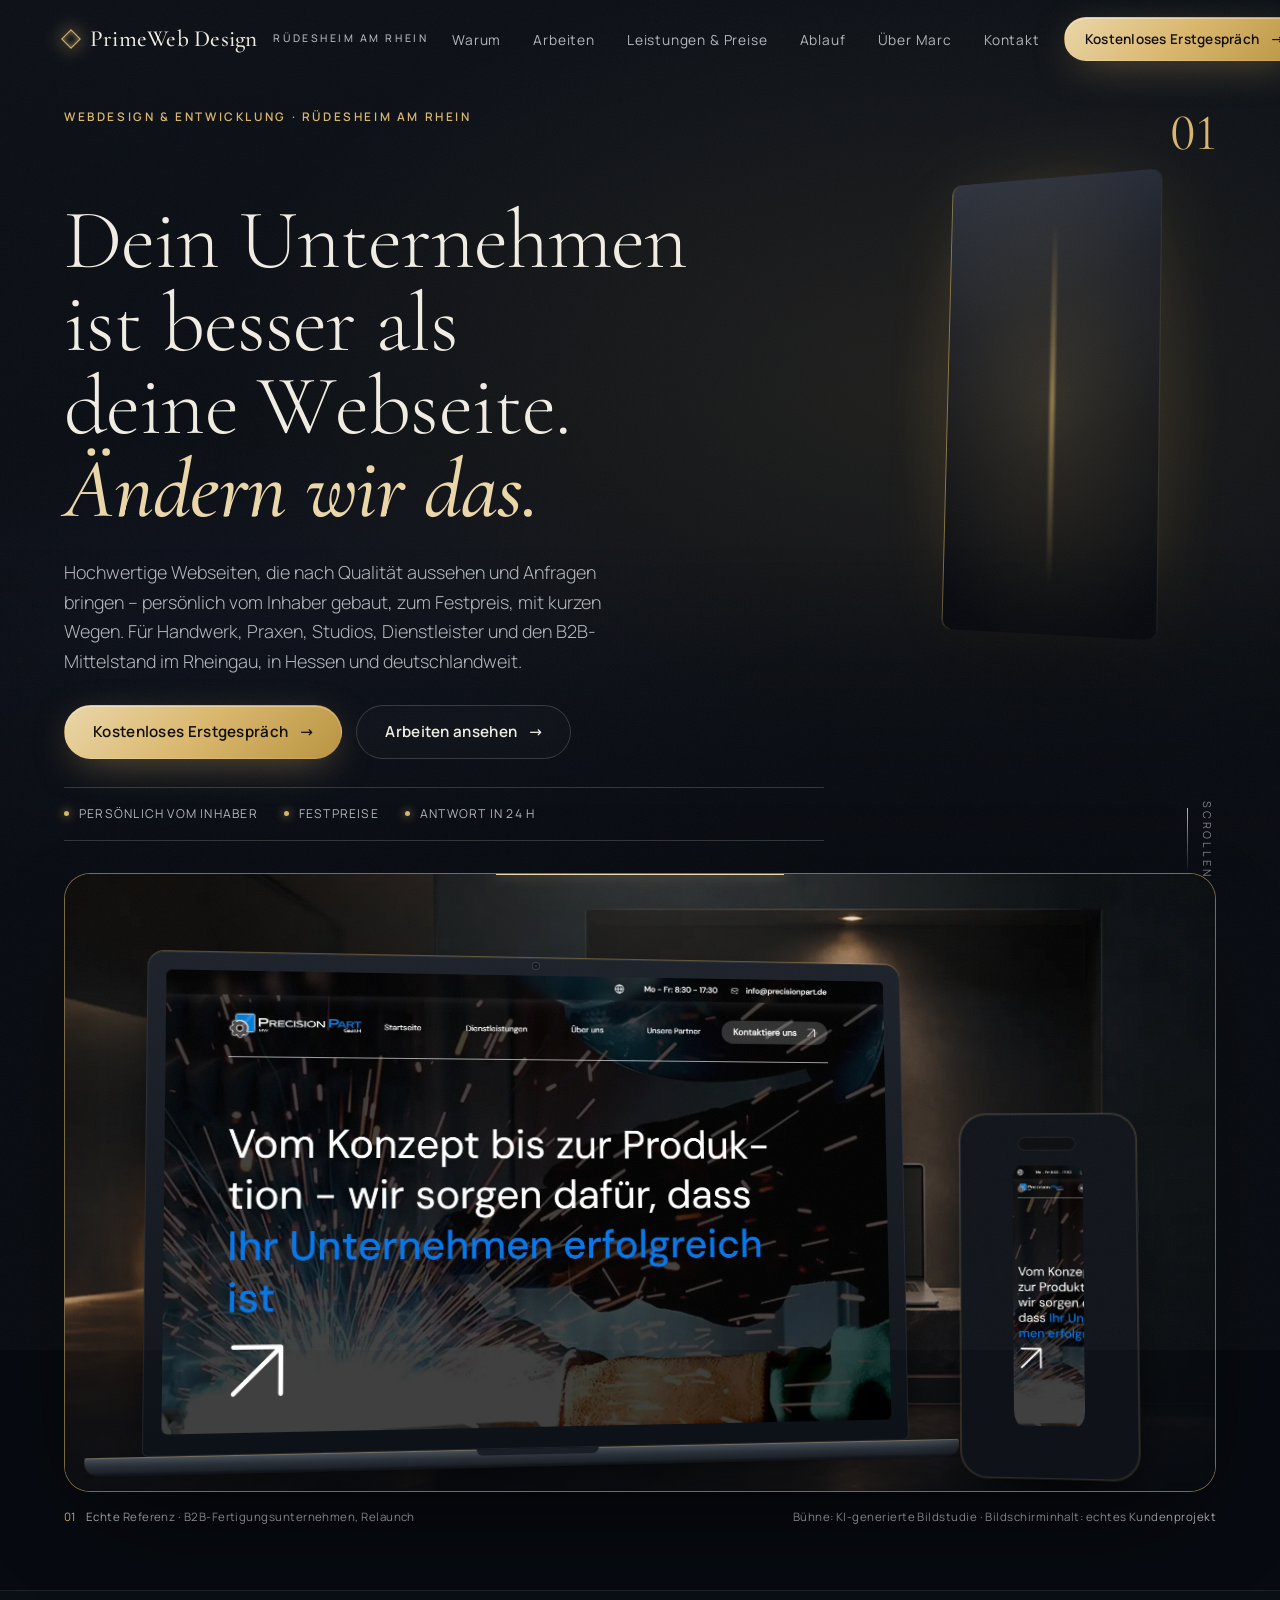
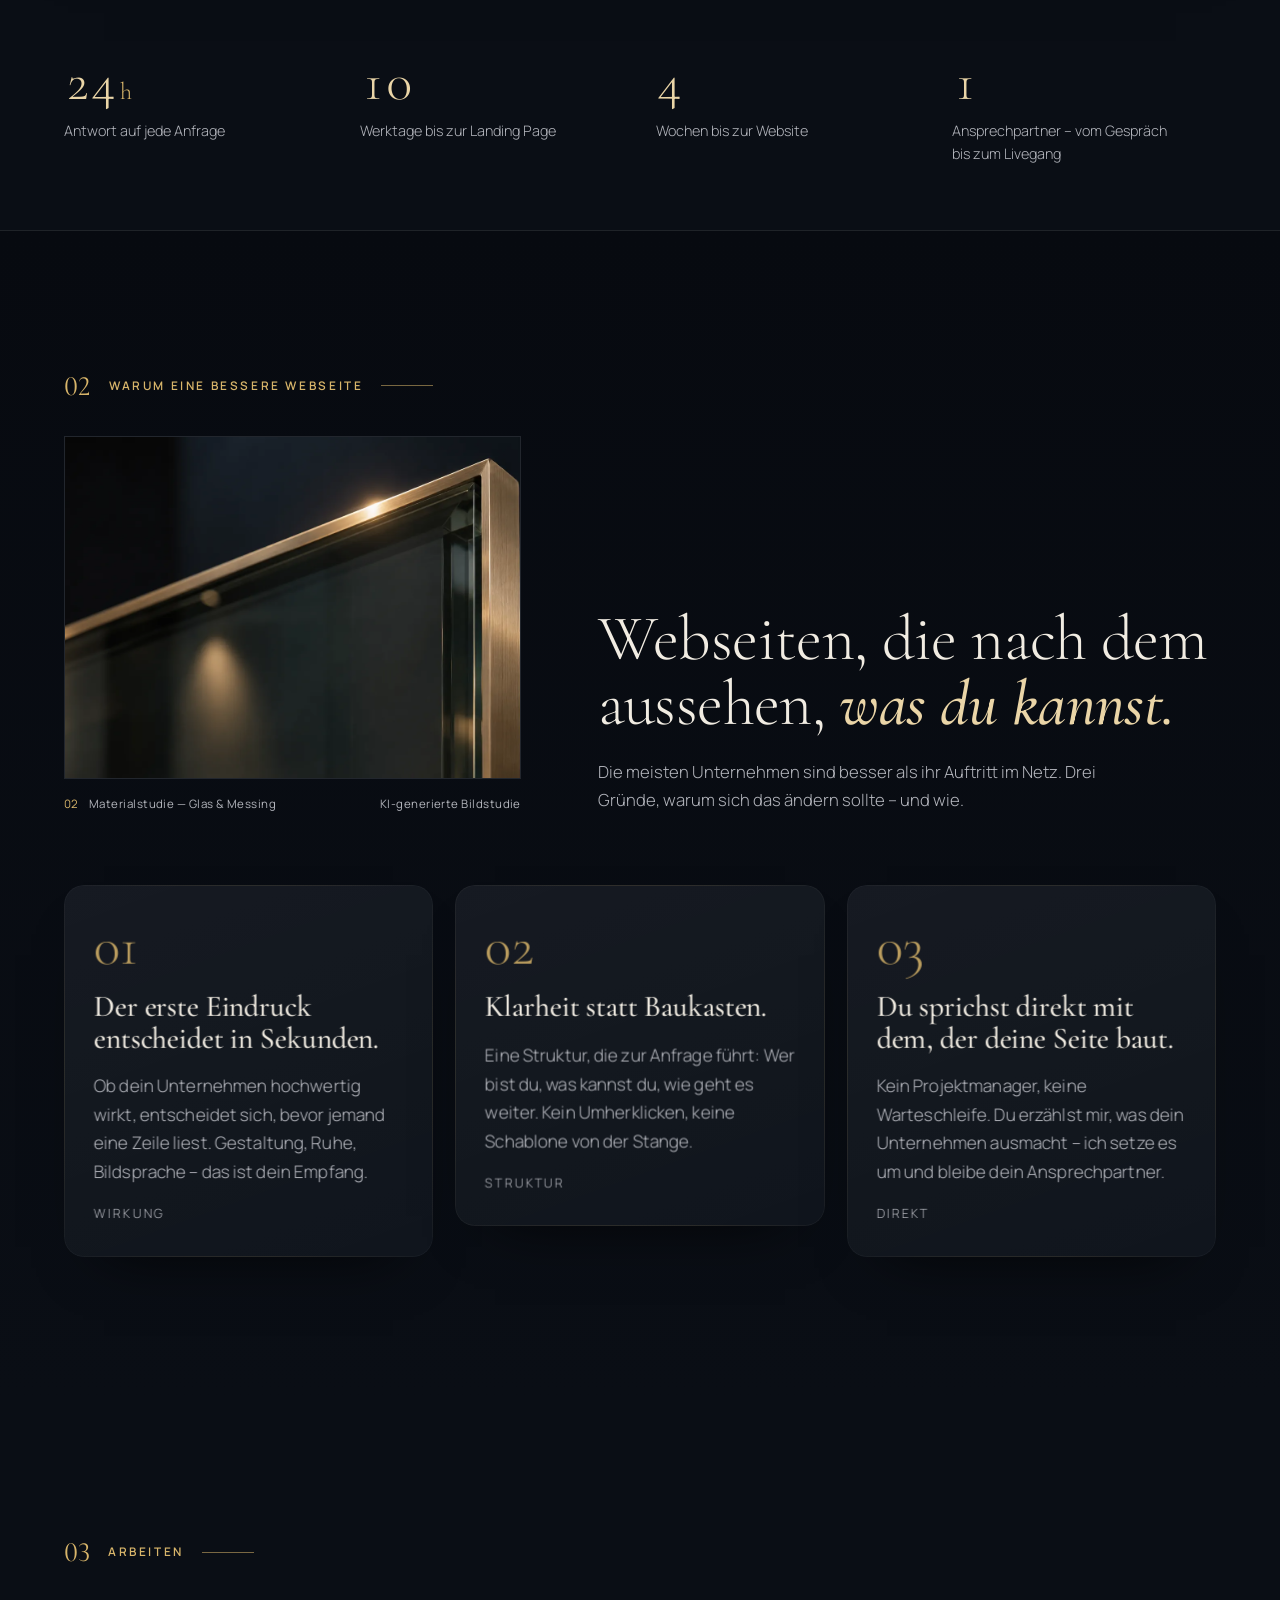
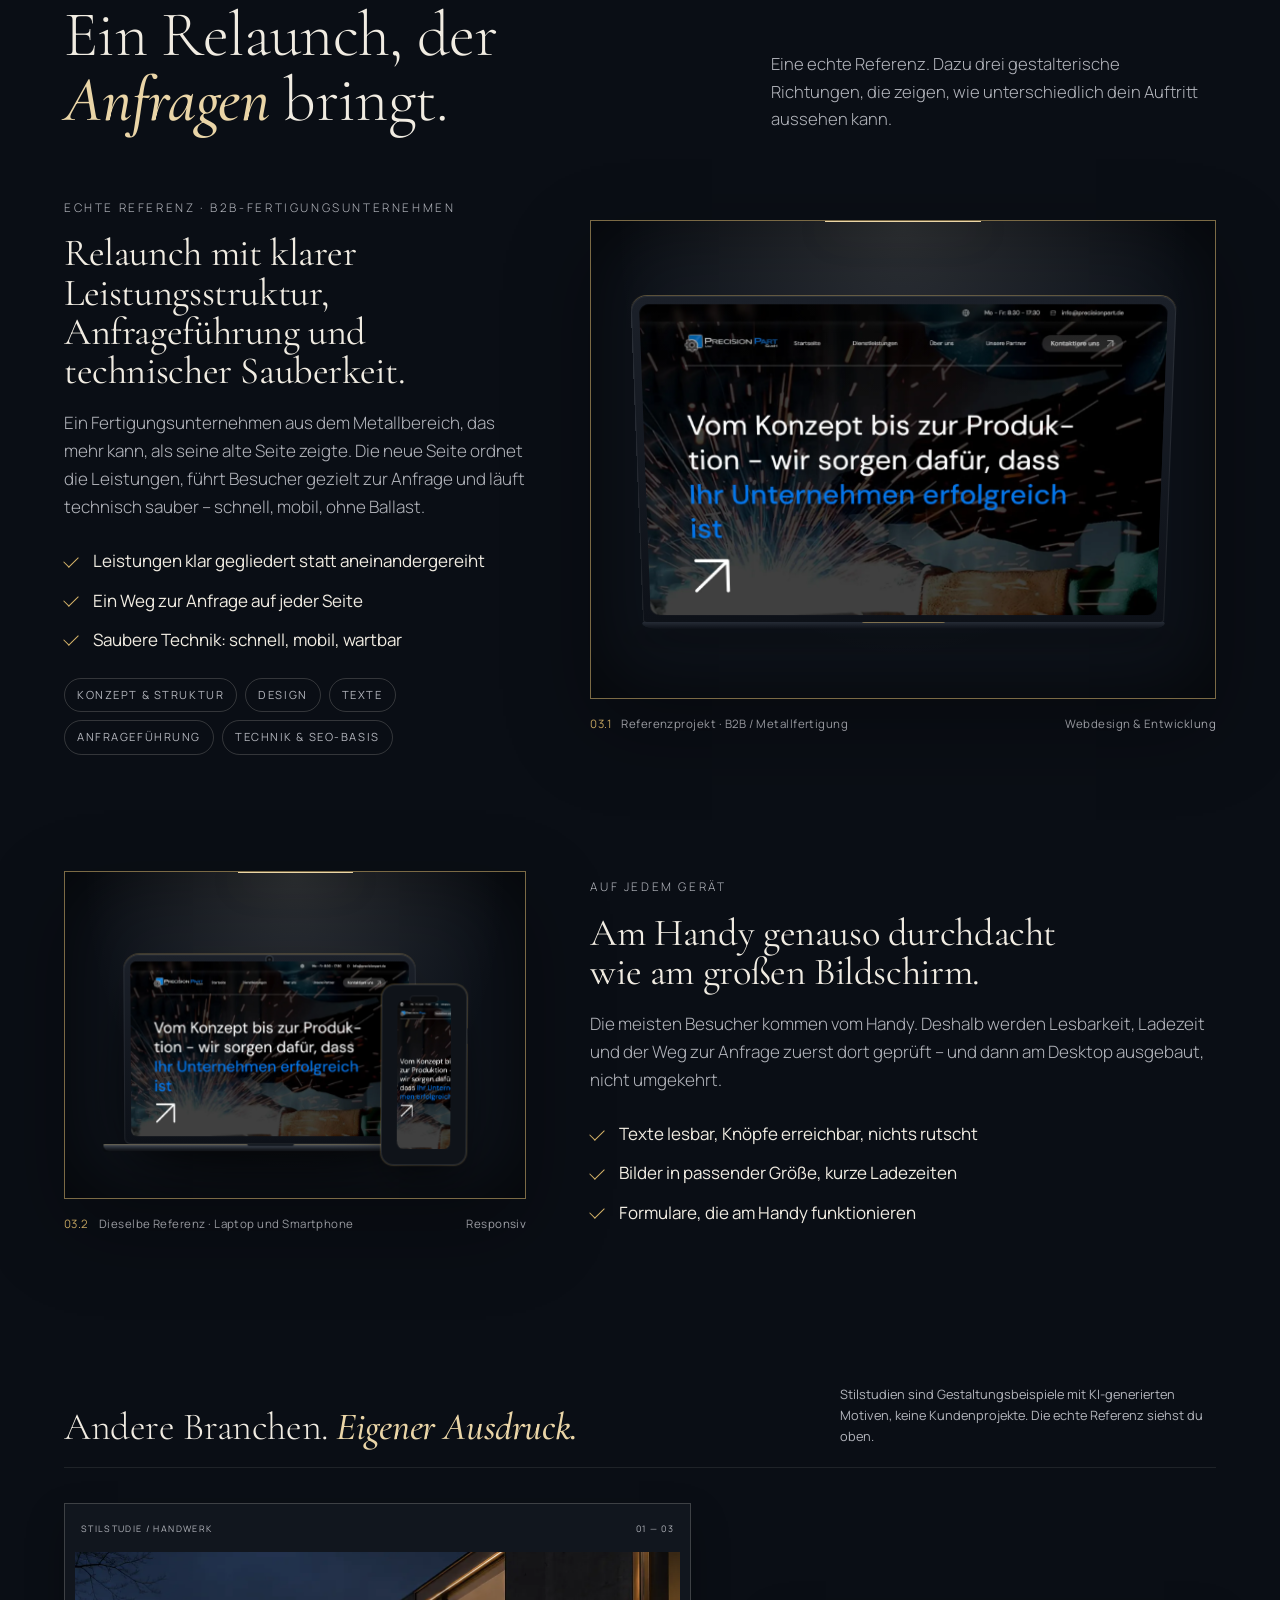
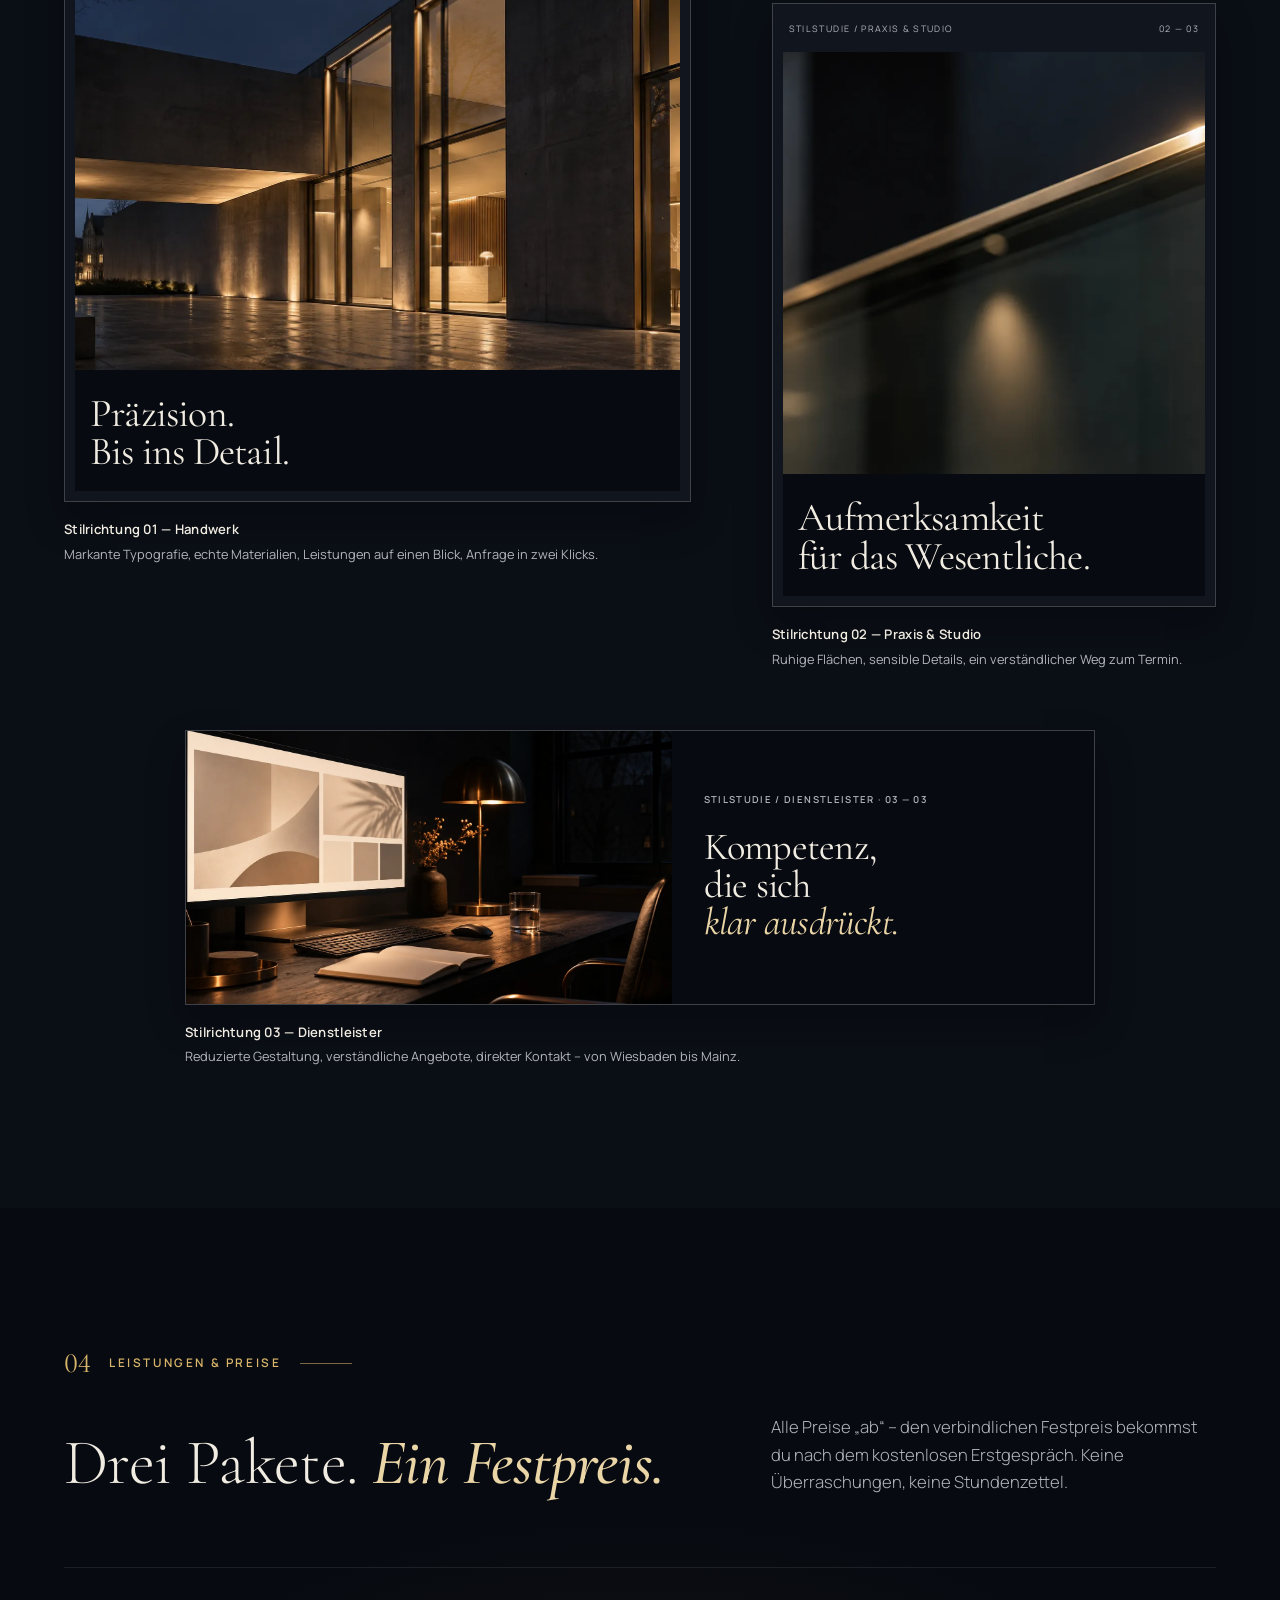
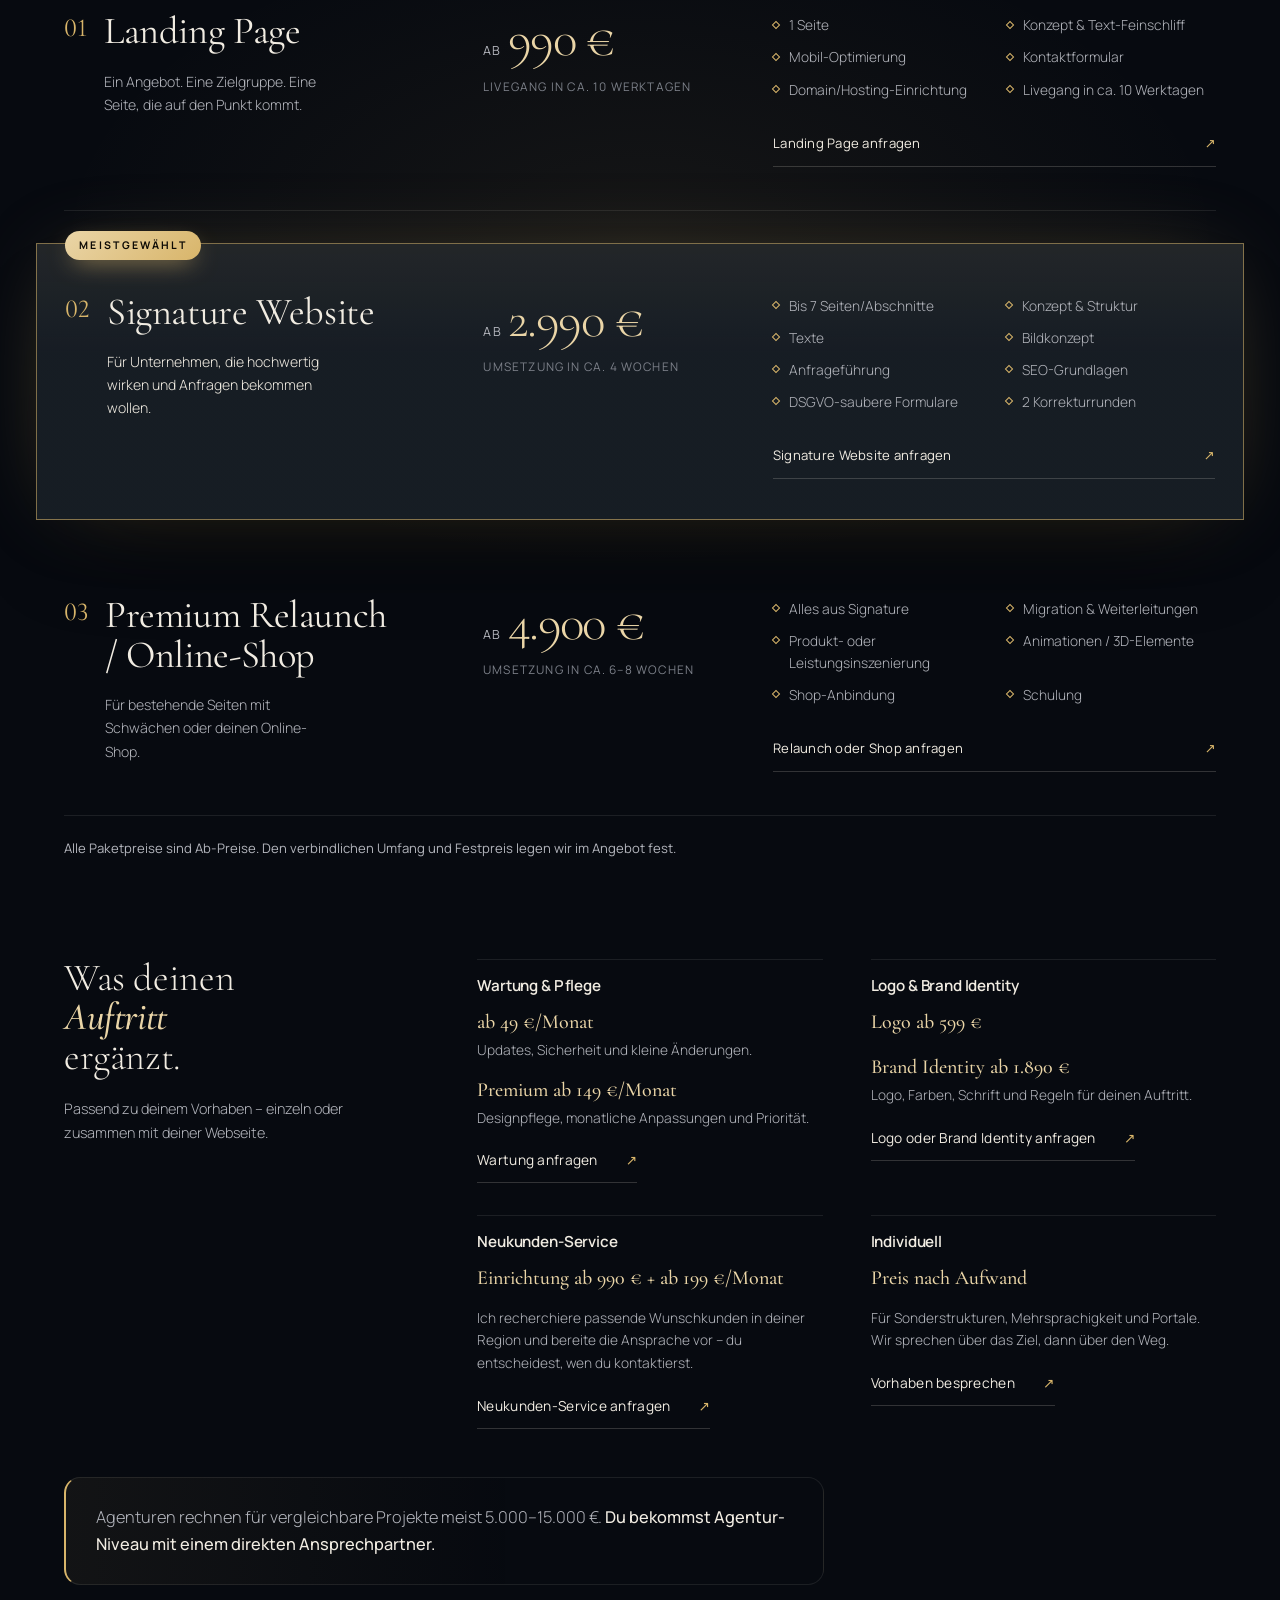
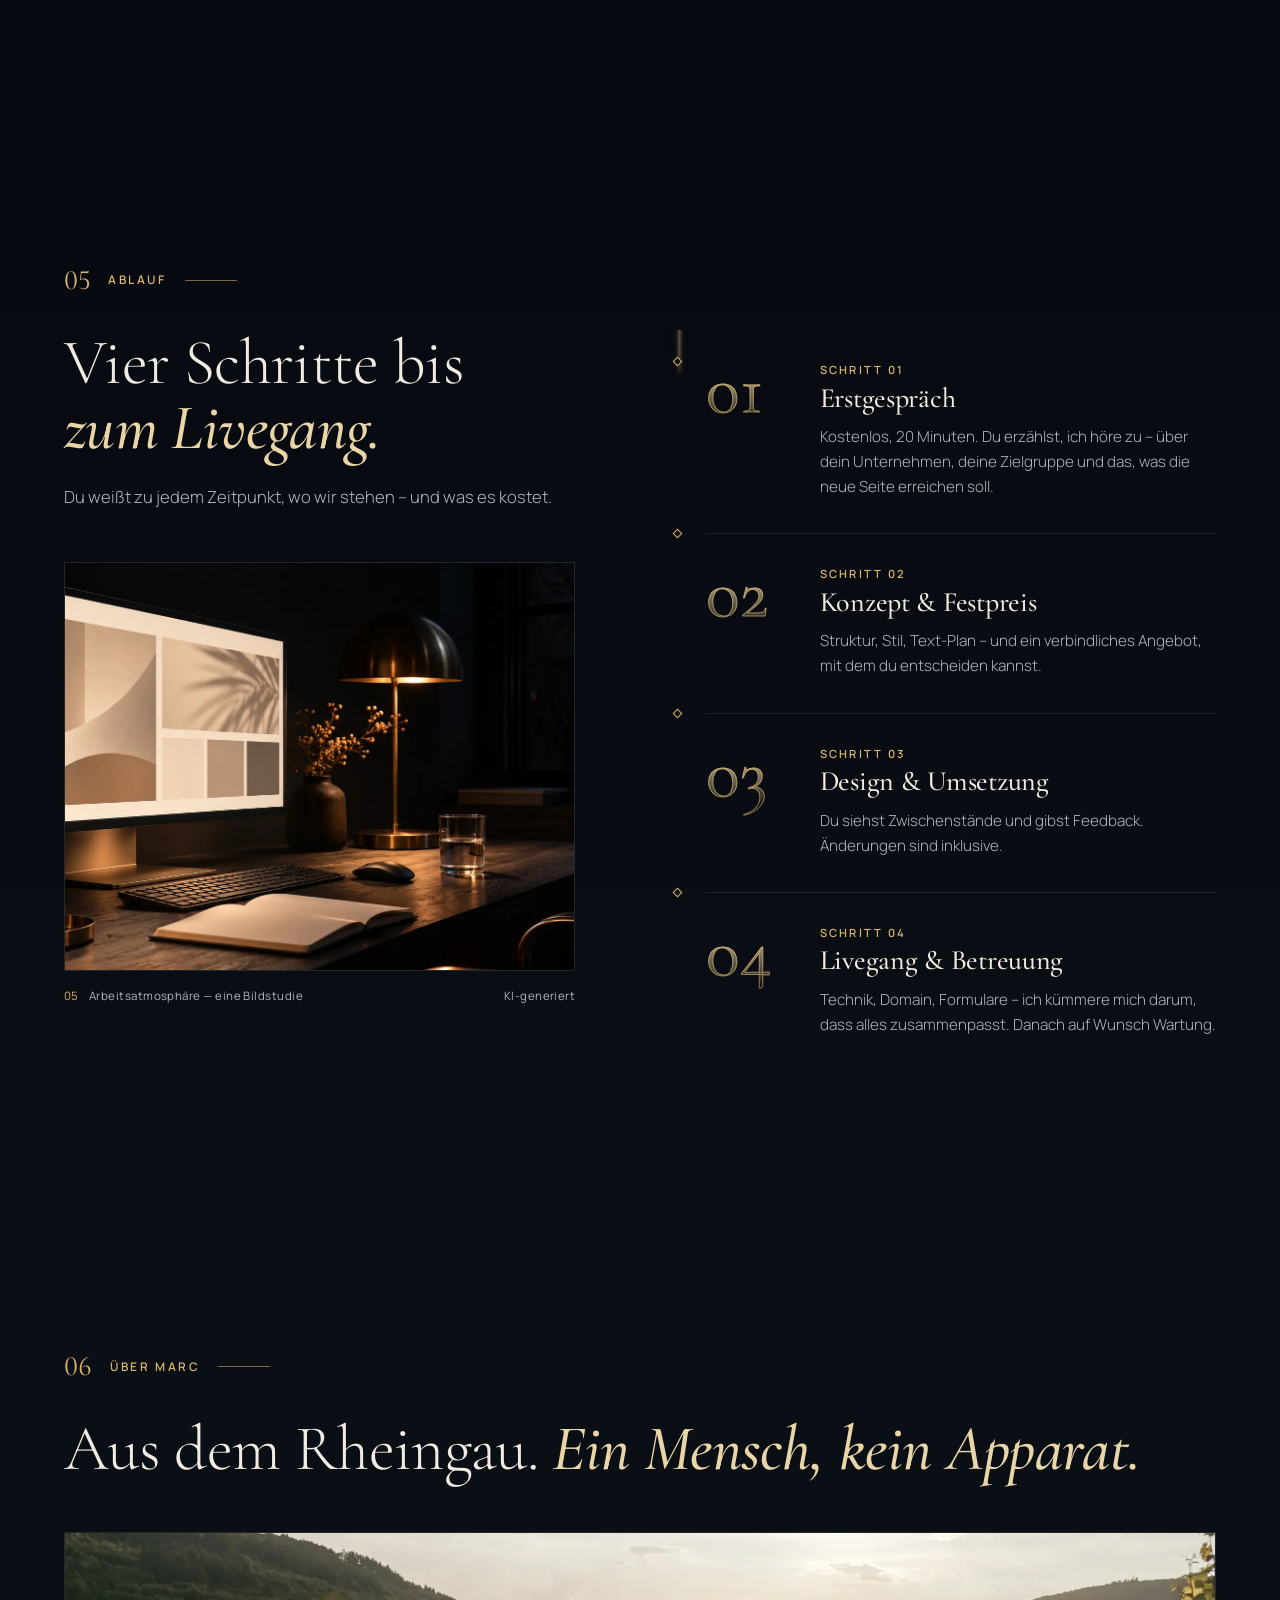
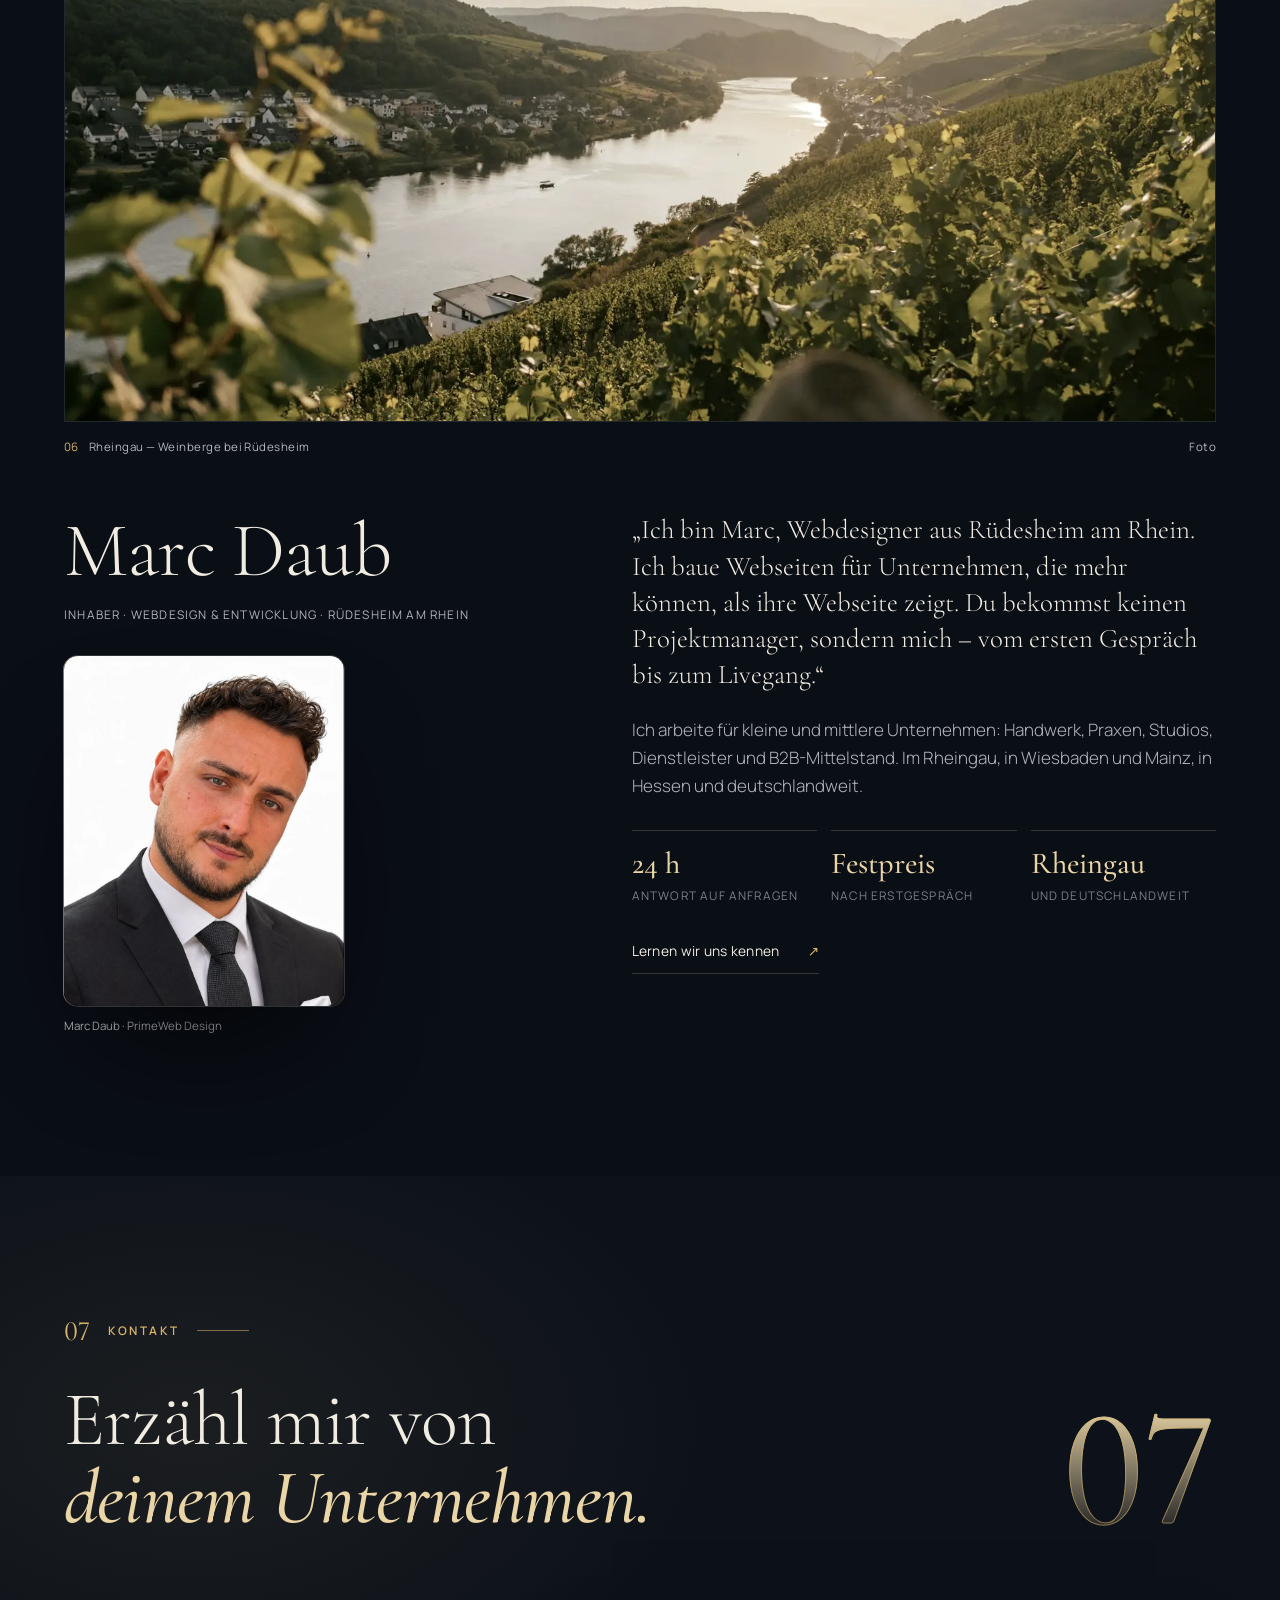
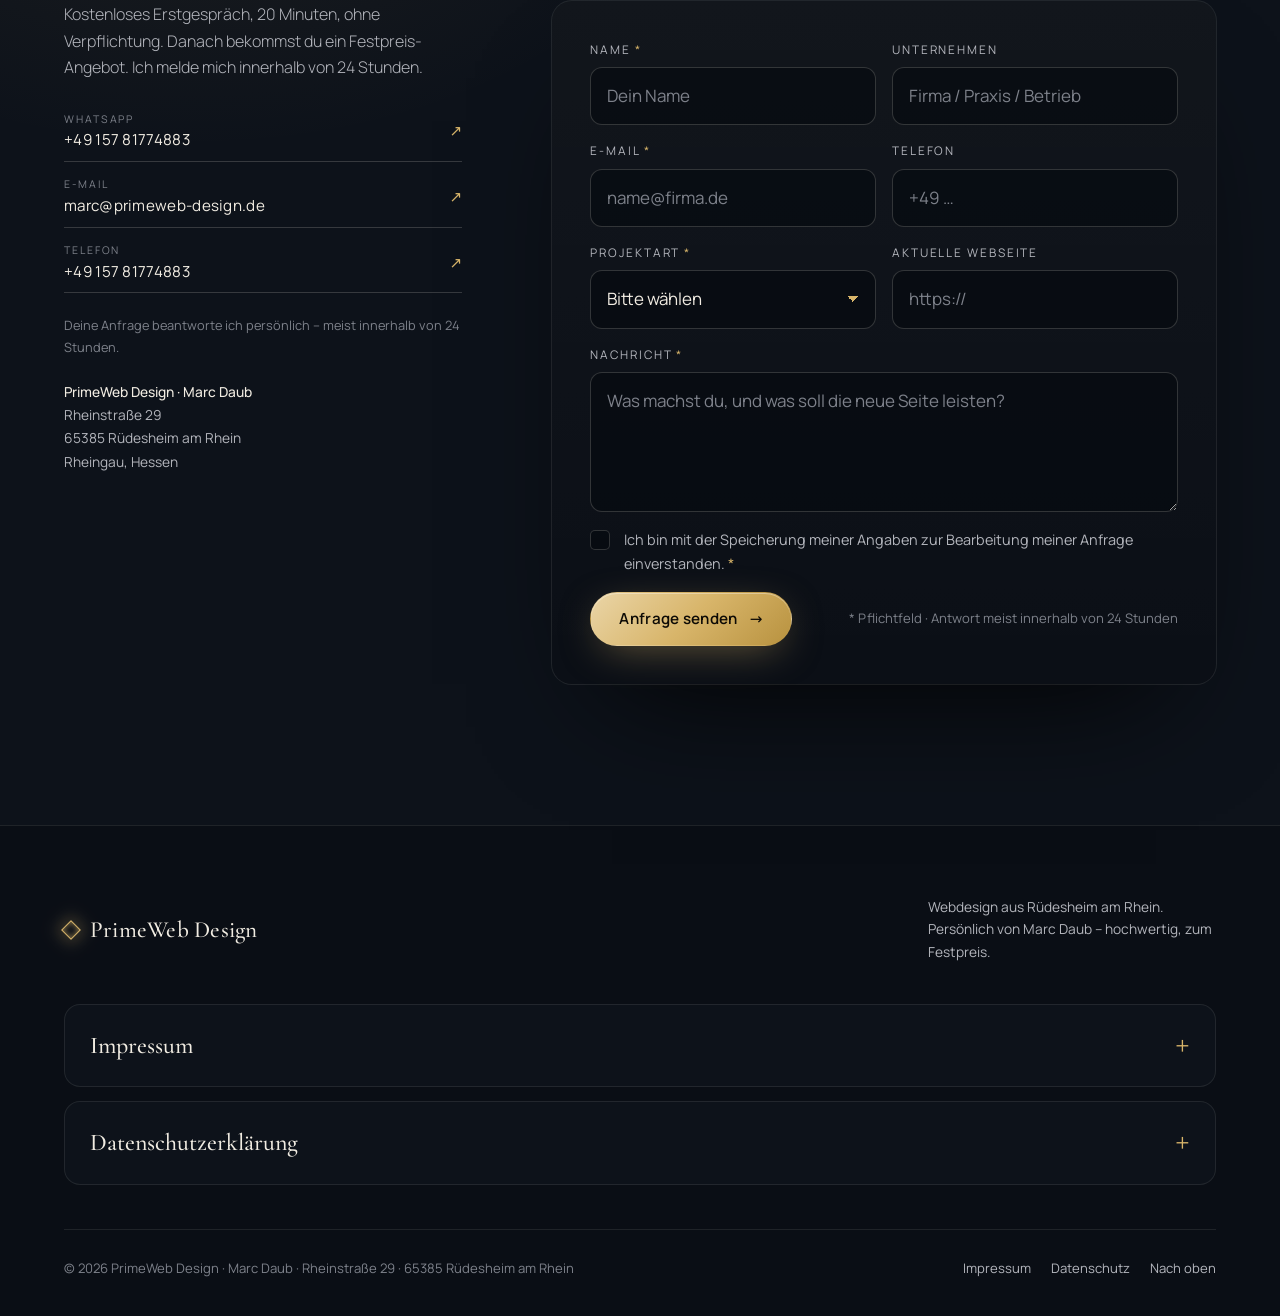
==== commit e07d64e9: "Neue Webseite „Obsidian Gallery“: 3D-Hero, Fallstudien-Aufbau, neue Preise - Gestaltung aus den abge" ====
--- a/index.html
+++ b/index.html
@@ -1,441 +1,52 @@
-﻿<!DOCTYPE html>
-<html lang="de">
+<!DOCTYPE html>
+<html lang="de" class="no-js">
 <head>
-  <!-- Google Tag Manager: wird erst nach Einwilligung im Cookie-Banner geladen (primewebLoadGtm in primeweb-highend/app.js) -->
-  <meta charset="UTF-8">
-  <meta name="viewport" content="width=device-width, initial-scale=1.0">
-  <title>PrimeWeb Design | Webdesign Rüdesheim, Rheingau & Hessen – Premium Websites</title>
-  <meta name="description" content="Professionelles Webdesign aus Rüdesheim am Rhein für Handwerker, Dienstleister und lokale Unternehmen in Hessen & Rheinland-Pfalz. Festpreise ab 499 €. Jetzt kostenlose Ersteinschätzung.">
-  <meta name="keywords" content="Webdesign Rüdesheim, Webdesign Rheingau, Webdesign Hessen, Webdesign Rheinland-Pfalz, Webdesign Frankfurt, Website erstellen lassen, Webdesign Handwerk, professionelle Website, Webdesign Wiesbaden, Webdesign Mainz">
+  <meta charset="utf-8">
+  <meta name="viewport" content="width=device-width, initial-scale=1">
+  <title>PrimeWeb Design – Webdesign aus Rüdesheim am Rhein | Rheingau, Hessen &amp; deutschlandweit</title>
+  <meta name="description" content="Hochwertige Webseiten zum Festpreis, persönlich gebaut von Marc Daub in Rüdesheim am Rhein. Landing Page ab 990 €, Signature Website ab 2.990 €. Kostenloses Erstgespräch, Antwort in 24 Stunden.">
+  <meta name="theme-color" content="#070a10">
+  <meta name="keywords" content="Webdesign Rüdesheim, Webdesign Rheingau, Webdesign Hessen, Webdesign Wiesbaden, Webdesign Mainz, Website erstellen lassen, Webdesign Handwerk, Webdesign Praxis, Landing Page, Online-Shop, Marc Daub">
   <meta name="robots" content="index, follow">
-  <meta name="theme-color" content="#0a0d12">
-
   <meta property="og:type" content="website">
-  <meta property="og:title" content="PrimeWeb Design | Luxus Webdesign mit starker Wirkung">
-  <meta property="og:description" content="Premium Webseiten mit gold-schwarzer Bildsprache, klarer Positionierung und internem Lead-Workflow.">
+  <meta property="og:title" content="PrimeWeb Design – Webdesign aus Rüdesheim am Rhein">
+  <meta property="og:description" content="Hochwertige Webseiten zum Festpreis, persönlich gebaut von Marc Daub in Rüdesheim am Rhein. Landing Page ab 990 €, Signature Website ab 2.990 €. Kostenloses Erstgespräch, Antwort in 24 Stunden.">
   <meta property="og:url" content="https://primeweb-design.de">
   <meta property="og:image" content="https://primeweb-design.de/og-image.svg">
   <meta property="og:image:width" content="1200">
   <meta property="og:image:height" content="630">
   <meta property="og:locale" content="de_DE">
   <meta property="og:site_name" content="PrimeWeb Design">
-
   <link rel="canonical" href="https://primeweb-design.de">
   <link rel="icon" href="data:image/svg+xml,<svg xmlns='http://www.w3.org/2000/svg' viewBox='0 0 100 100'><rect width='100' height='100' rx='22' fill='%23090c11'/><rect x='6' y='6' width='88' height='88' rx='18' fill='none' stroke='%23d6b06a' stroke-width='2.5'/><text x='50' y='66' text-anchor='middle' font-size='56' font-family='Georgia,serif' font-weight='700' fill='%23f1d89c'>P</text></svg>">
   <!-- Schriften lokal (keine Verbindung zu Google beim Seitenaufruf) -->
   <style>
-    @font-face { font-family: "Cormorant Garamond"; font-style: normal; font-weight: 500 700; font-display: swap; src: url("./fonts/cormorant-garamond-latin.woff2") format("woff2"); }
-    @font-face { font-family: "Manrope"; font-style: normal; font-weight: 400 800; font-display: swap; src: url("./fonts/manrope-latin.woff2") format("woff2"); }
+    @font-face { font-family: "Cormorant Garamond"; font-style: normal; font-weight: 300 700; font-display: swap; src: url("./fonts/cormorant-garamond-latin.woff2") format("woff2"); }
+    @font-face { font-family: "Cormorant Garamond"; font-style: italic; font-weight: 300 700; font-display: swap; src: url("./fonts/cormorant-garamond-italic-latin.woff2") format("woff2"); }
+    @font-face { font-family: "Manrope"; font-style: normal; font-weight: 200 800; font-display: swap; src: url("./fonts/manrope-latin.woff2") format("woff2"); }
   </style>
-  <link rel="stylesheet" href="./primeweb-highend/style.css?v=4">
-  <style>
-  .wa-float.luxury-whatsapp {
-    position: fixed;
-    width: auto;
-    height: auto;
-    min-height: 48px;
-    padding: 0 16px;
-      border-radius: 999px;
-      display: inline-flex;
-      align-items: center;
-      gap: 8px;
-      background: linear-gradient(135deg, #25d366, #128c4a);
-      color: #ffffff;
-      box-shadow: 0 12px 26px rgba(18, 140, 74, 0.2);
-    font-family: var(--font-body, "Manrope", sans-serif);
-    font-size: 13px;
-    font-weight: 800;
-    left: 18px;
-    bottom: 70px;
-    z-index: 120;
+  <link rel="stylesheet" href="./primeweb-highend/style.css?v=6">
+  <script>document.documentElement.classList.replace('no-js','js');</script>
+  <script type="importmap">
+  {
+    "imports": {
+      "three": "./primeweb-highend/vendor/three.module.min.js",
+      "three/addons/": "./primeweb-highend/vendor/addons/"
+    }
   }
-
-    .wa-float.luxury-whatsapp svg {
-      width: 16px;
-      height: 16px;
-      flex: 0 0 16px;
-    }
-
-    .luxury-contact-grid {
-      align-items: stretch;
-      gap: 24px;
-    }
-
-    .luxury-contact-copy,
-    .luxury-form-wrap {
-      border-radius: 28px;
-      border: 1px solid rgba(214, 176, 106, 0.12);
-      box-shadow: 0 18px 42px rgba(0, 0, 0, 0.16);
-    }
-
-    .luxury-contact-copy {
-      padding: 34px;
-    }
-
-    .luxury-contact-copy h2 {
-      margin-bottom: 14px;
-      line-height: 1.06;
-    }
-
-    .luxury-contact-copy p {
-      color: rgba(255, 244, 220, 0.76);
-      max-width: 54ch;
-    }
-
-    .contact-luxury-cards {
-      margin-top: 22px;
-      gap: 12px;
-    }
-
-    .contact-luxury-cards > div {
-      padding: 16px 18px;
-      border-radius: 18px;
-      background: rgba(255, 255, 255, 0.04);
-      border: 1px solid rgba(214, 176, 106, 0.1);
-    }
-
-    .luxury-form-wrap {
-      padding: 28px;
-      background: linear-gradient(180deg, rgba(17, 20, 26, 0.96), rgba(24, 20, 14, 0.98));
-    }
-
-    .luxury-form {
-      display: grid;
-      gap: 16px;
-    }
-
-    .form-grid {
-      gap: 14px 18px;
-    }
-
-    .field {
-      display: grid;
-      gap: 8px;
-      align-content: start;
-    }
-
-    .field label,
-    .consent {
-      color: #f4ead2;
-      font-size: 13px;
-      line-height: 1.45;
-    }
-
-    .field label {
-      font-weight: 700;
-    }
-
-    .luxury-form input,
-    .luxury-form select,
-    .luxury-form textarea {
-      width: 100%;
-      min-height: 54px;
-      padding: 13px 15px;
-      border-radius: 14px;
-      border: 1px solid rgba(214, 176, 106, 0.18);
-      background: rgba(27, 30, 38, 0.9);
-      color: #131b24;
-      box-shadow: none;
-      transition: border-color 0.18s ease, box-shadow 0.18s ease, background 0.18s ease;
-    }
-
-    .luxury-form textarea {
-      min-height: 128px;
-      resize: vertical;
-      line-height: 1.55;
-    }
-
-    .luxury-form input::placeholder,
-    .luxury-form textarea::placeholder {
-      color: rgba(248, 244, 234, 0.34);
-    }
-
-    .luxury-form input:focus,
-    .luxury-form select:focus,
-    .luxury-form textarea:focus {
-      outline: 0;
-      border-color: rgba(214, 176, 106, 0.48);
-      box-shadow: 0 0 0 4px rgba(214, 176, 106, 0.08);
-      background: rgba(31, 35, 44, 0.98);
-    }
-
-    .consent {
-      display: grid;
-      grid-template-columns: auto 1fr;
-      gap: 10px;
-      align-items: start;
-      margin-top: -2px;
-    }
-
-    .consent input {
-      margin-top: 3px;
-      width: 18px;
-      height: 18px;
-      min-height: 18px;
-      padding: 0;
-      border-radius: 5px;
-    }
-
-    .success-box,
-    .error-box {
-      border-radius: 14px;
-      padding: 12px 14px;
-    }
-
-    .wide-btn {
-      width: 100%;
-      min-height: 58px;
-      border-radius: 18px;
-      font-size: 15px;
-      letter-spacing: -0.01em;
-      box-shadow: 0 14px 28px rgba(214, 176, 106, 0.18);
-    }
-
-    .inline-note {
-      margin-top: 2px;
-      color: rgba(248, 244, 234, 0.78);
-      font-size: 13px;
-      line-height: 1.6;
-    }
-
-    .luxury-legal {
-      padding: 28px 0 24px;
-    }
-
-    .legal-grid {
-      display: grid;
-      grid-template-columns: repeat(3, minmax(0, 1fr));
-      gap: 14px;
-      align-items: start;
-    }
-
-    .legal-card {
-      border-radius: 24px;
-      border: 1px solid rgba(214, 176, 106, 0.12);
-      background: linear-gradient(180deg, #ffffff, #f9f4ec);
-      box-shadow: 0 8px 28px rgba(0, 0, 0, 0.07);
-      transition: border-color 0.18s ease, transform 0.18s ease, box-shadow 0.18s ease;
-    }
-
-    .legal-card:hover {
-      border-color: rgba(214, 176, 106, 0.24);
-      transform: translateY(-1px);
-      box-shadow: 0 20px 42px rgba(0, 0, 0, 0.18);
-    }
-
-    .legal-card[open] {
-      border-color: rgba(214, 176, 106, 0.28);
-    }
-
-    .legal-card summary {
-      color: #131b24;
-      min-height: 86px;
-      padding: 24px 26px;
-      font-size: 15px;
-      letter-spacing: -0.01em;
-    }
-
-    .legal-icon {
-      display: inline-grid;
-      place-items: center;
-      width: 28px;
-      height: 28px;
-      border-radius: 999px;
-      background: rgba(214, 176, 106, 0.1);
-      color: #e5bc72;
-      font-size: 20px;
-      line-height: 1;
-      flex: 0 0 28px;
-    }
-
-    .legal-copy {
-      padding: 0 26px 24px;
-      color: rgba(19, 27, 36, 0.78);
-      font-size: 14px;
-      line-height: 1.72;
-    }
-
-    .legal-copy p,
-    .legal-copy address {
-      margin: 0 0 14px;
-    }
-
-    .legal-copy p:last-child,
-    .legal-copy address:last-child {
-      margin-bottom: 0;
-    }
-
-    .legal-copy a {
-      color: #a07828;
-    }
-
-    .legal-note {
-      margin: 14px 4px 0;
-      max-width: 72ch;
-      color: rgba(19, 27, 36, 0.55);
-      font-size: 14px;
-      line-height: 1.6;
-    }
-
-    .luxury-footer {
-      padding: 38px 0 28px;
-    }
-
-    .footer-inner {
-      display: grid;
-      grid-template-columns: minmax(0, 1.1fr) minmax(0, 1.3fr);
-      align-items: center;
-      gap: 24px 40px;
-    }
-
-    .footer-brand-block {
-      display: flex;
-      align-items: center;
-      gap: 16px;
-      min-width: 0;
-    }
-
-    .footer-monogram {
-      display: grid;
-      place-items: center;
-      width: 48px;
-      height: 48px;
-      border-radius: 16px;
-      border: 1px solid rgba(214, 176, 106, 0.18);
-      background: rgba(214, 176, 106, 0.08);
-      color: #a07828;
-      font-family: var(--font-head, "Cormorant Garamond", serif);
-      font-size: 26px;
-      font-weight: 700;
-      flex: 0 0 48px;
-    }
-
-    .footer-brand-block strong {
-      display: block;
-      margin-bottom: 4px;
-      font-size: 16px;
-      line-height: 1.2;
-      color: #131b24;
-    }
-
-    .footer-brand-block .muted {
-      display: block;
-      color: rgba(19, 27, 36, 0.62);
-      font-size: 14px;
-      line-height: 1.55;
-    }
-
-    .footer-links {
-      display: flex;
-      justify-content: flex-end;
-      flex-wrap: wrap;
-      gap: 12px 24px;
-    }
-
-    .footer-links a {
-      color: rgba(19, 27, 36, 0.68);
-      font-size: 14px;
-      line-height: 1.4;
-      white-space: nowrap;
-    }
-
-    .footer-luxury-line {
-      display: flex;
-      flex-wrap: wrap;
-      gap: 10px;
-      margin-top: 22px;
-      padding-top: 18px;
-      border-top: 1px solid rgba(214, 176, 106, 0.1);
-    }
-
-    .footer-luxury-line span {
-      display: inline-flex;
-      align-items: center;
-      min-height: 34px;
-      padding: 0 14px;
-      border-radius: 999px;
-      background: rgba(255, 255, 255, 0.035);
-      border: 1px solid rgba(214, 176, 106, 0.1);
-      color: rgba(19, 27, 36, 0.5);
-      font-size: 12px;
-      letter-spacing: 0.01em;
-    }
-
-    @media (max-width: 760px) {
-      .wa-float.luxury-whatsapp {
-        min-height: 46px;
-        padding: 0 14px;
-        font-size: 12px;
-        left: 14px;
-        bottom: 70px;
-      }
-
-      .luxury-contact-copy,
-      .luxury-form-wrap {
-        padding: 22px;
-      }
-
-      .form-grid {
-        gap: 12px;
-      }
-
-      .legal-grid {
-        grid-template-columns: 1fr;
-      }
-
-      .legal-card summary {
-      color: #131b24;
-        min-height: 74px;
-        padding: 20px 22px;
-      }
-
-      .legal-copy {
-        padding: 0 22px 20px;
-      }
-
-      .footer-inner {
-        grid-template-columns: 1fr;
-        gap: 18px;
-      }
-
-      .footer-brand-block {
-        align-items: flex-start;
-      }
-
-      .footer-links {
-        justify-content: flex-start;
-      }
-
-      .footer-links a {
-        white-space: normal;
-      }
-
-      .footer-luxury-line {
-        margin-top: 18px;
-      }
-    }
-
-    #anfrage input, #anfrage select, #anfrage textarea {
-      color: #f0eada !important;
-      caret-color: #f0eada !important;
-    }
-    #anfrage input::placeholder, #anfrage textarea::placeholder {
-      color: rgba(240, 234, 218, 0.45) !important;
-    }
-    #anfrage input:-webkit-autofill,
-    #anfrage input:-webkit-autofill:focus {
-      -webkit-text-fill-color: #f0eada !important;
-      -webkit-box-shadow: 0 0 0px 1000px #1c2030 inset !important;
-    }
-  </style>
-
-  <!-- Strukturierte Daten (JSON-LD / LocalBusiness) -->
+  </script>
+  <script src="./primeweb-highend/vendor/gsap.min.js" defer></script>
+  <script src="./primeweb-highend/vendor/ScrollTrigger.min.js" defer></script>
+  <script src="./primeweb-highend/vendor/lenis.min.js" defer></script>
+  <script src="./primeweb-highend/app.js?v=4" defer></script>
+  <script type="module" src="./primeweb-highend/hero3d.js?v=1"></script>
+  <!-- Gestaltung „Obsidian Gallery“ (Entwurf 11, November 2026). bilder/studie-*.webp sind KI-generierte Bildstudien, referenz-*.webp die echte Kundenreferenz. -->
   <script type="application/ld+json">
   {
     "@context": "https://schema.org",
     "@type": "ProfessionalService",
     "name": "PrimeWeb Design",
-    "description": "Professionelles Webdesign aus Rüdesheim am Rhein für Handwerker, Dienstleister und lokale Unternehmen in Hessen und Rheinland-Pfalz.",
+    "description": "Hochwertige Webseiten zum Festpreis, persönlich gebaut von Marc Daub in Rüdesheim am Rhein. Landing Page ab 990 €, Signature Website ab 2.990 €. Kostenloses Erstgespräch, Antwort in 24 Stunden.",
     "url": "https://primeweb-design.de",
     "telephone": "+4915781774883",
     "email": "marc@primeweb-design.de",
@@ -449,683 +60,619 @@
     "founder": { "@type": "Person", "name": "Marc Daub" },
     "priceRange": "€€",
     "areaServed": ["Rüdesheim am Rhein", "Rheingau", "Wiesbaden", "Frankfurt am Main", "Mainz", "Hessen", "Rheinland-Pfalz", "Deutschland"],
-    "serviceType": ["Webdesign", "Webentwicklung", "Luxus Webdesign", "Landing Page", "Online-Shop", "Website für Handwerker", "Website für Dienstleister"]
+    "serviceType": ["Webdesign", "Webentwicklung", "Landing Page", "Signature Website", "Relaunch", "Online-Shop", "Website für Handwerker", "Website für Praxen", "Website für Dienstleister"]
   }
   </script>
-  <script defer src="/_vercel/insights/script.js"></script>
-  <!-- pw-design:start (wird vom Admin-Bereich verwaltet) -->
-  <style id="pw-design">
-/*pw-json:{"vars":{},"eigenesCss":"","schriften":[],"hintergruende":{".bgx-swl5h3":{"art":"bild","bild":"bilder/screenshot-2026-11-08-220045.png","abdunkeln":0,"groesse":"cover","position":"center"},".bgx-pp57fh":{"art":"bild","bild":"bilder/screenshot-2026-11-08-220804.png","abdunkeln":0,"groesse":"contain","position":"center"},".bgx-60synb":{"art":"bild","bild":"bilder/screenshot-2026-11-08-222139.png","abdunkeln":0,"groesse":"cover","position":"center"},".bgx-kstadt":{"art":"bild","bild":"bilder/karte-stadtlichter.webp","abdunkeln":25,"groesse":"cover","position":"center"},".bgx-wzdngw":{"art":"bild","bild":"bilder/karte-sportwagen.webp","abdunkeln":25,"groesse":"cover","position":"50% 60%"},".bgx-klaser":{"art":"bild","bild":"bilder/karte-laserlicht.webp","abdunkeln":25,"groesse":"cover","position":"center"}}}:pw-json*/
-
-:root {
-
-}
-/* Hintergründe */
-.bgx-swl5h3 { background-color: transparent !important; background-image: url("bilder/screenshot-2026-11-08-220045.png") !important; background-size: cover !important; background-position: center !important; background-repeat: no-repeat !important; }
-.bgx-pp57fh { background-color: transparent !important; background-image: url("bilder/screenshot-2026-11-08-220804.png") !important; background-size: contain !important; background-position: center !important; background-repeat: no-repeat !important; }
-.bgx-60synb { background-color: transparent !important; background-image: url("bilder/screenshot-2026-11-08-222139.png") !important; background-size: cover !important; background-position: center !important; background-repeat: no-repeat !important; }
-.bgx-kstadt { background-color: transparent !important; background-image: linear-gradient(rgba(0,0,0,0.25), rgba(0,0,0,0.25)), url("bilder/karte-stadtlichter.webp") !important; background-size: cover !important; background-position: center !important; background-repeat: no-repeat !important; }
-.bgx-wzdngw { background-color: transparent !important; background-image: linear-gradient(rgba(0,0,0,0.25), rgba(0,0,0,0.25)), url("bilder/karte-sportwagen.webp") !important; background-size: cover !important; background-position: 50% 60% !important; background-repeat: no-repeat !important; }
-.bgx-klaser { background-color: transparent !important; background-image: linear-gradient(rgba(0,0,0,0.25), rgba(0,0,0,0.25)), url("bilder/karte-laserlicht.webp") !important; background-size: cover !important; background-position: center !important; background-repeat: no-repeat !important; }
-/* Eigenes CSS */
-
-  </style>
-  <!-- pw-design:end -->
 </head>
-<body class="luxury-body">
-  <!-- Barrierefreiheit: Direkt zum Inhalt springen -->
-  <a class="skip-link" href="#main-content">Zum Inhalt springen</a>
-
-  <div class="luxury-noise" aria-hidden="true"></div>
-
-  <header class="topbar luxury-topbar">
-    <div class="container topbar-inner">
-      <a class="brand luxury-brand" href="#top" aria-label="PrimeWeb Design – Startseite">
-        <span class="brand-mark luxury-mark" aria-hidden="true">P</span>
-        <span>
-          <strong>PrimeWeb Design</strong>
-          <span>Luxury Digital Presence</span>
-        </span>
-      </a>
-      <nav class="top-actions" aria-label="Hauptnavigation">
-        <span class="top-note luxury-note">Premium Websites für starke erste Eindrücke</span>
-        <a class="btn btn-primary gold-btn" href="#anfrage">Kostenlose Ersteinschätzung</a>
-      </nav>
-    </div>
-  </header>
-
-  <div class="container">
-    <section class="hero luxury-hero" id="top" aria-label="Hero">
-      <div class="luxury-hero-grid">
-        <div class="luxury-hero-copy">
-          <div class="luxury-kicker reveal">Webdesign aus Rüdesheim am Rhein</div>
-          <h1 class="luxury-title reveal delay-1">Webseiten mit Luxuswirkung für Unternehmen, die sichtbar über Standard stehen wollen.</h1>
-          <p class="luxury-lead reveal delay-2">
-            Ich entwickle Premium-Webseiten mit klarer Positionierung, filmischer Bildsprache und einer visuellen Ruhe, die sofort nach Wertigkeit aussieht. Kein Baukasten-Look. Kein Agentur-Einheitsbrei. Sondern ein digitaler Auftritt, der sich nach Niveau, Souveränität und echter Klasse anfühlt — für Unternehmen im Rheingau, Hessen und ganz Deutschland.
-          </p>
-          <div class="luxury-hero-actions reveal delay-3">
-            <a class="btn btn-primary gold-btn" href="#anfrage">Projekt anfragen</a>
-            <a class="btn btn-secondary luxury-secondary" href="#showcase">Arbeit ansehen</a>
-          </div>
-          <div class="luxury-signals reveal delay-4">
-            <div>
-              <strong>Premium Look</strong>
-              <span>hochwertige Gestaltung statt austauschbarer Landingpage</span>
-            </div>
-            <div>
-              <strong>Klare Conversion</strong>
-              <span>schöne Ästhetik mit Struktur, Tiefe und Anfrageführung</span>
-            </div>
-            <div>
-              <strong>Interner Workflow</strong>
-              <span>neue Anfragen landen direkt im Lead-System</span>
-            </div>
-          </div>
-        </div>
-
-        <div class="luxury-hero-visual reveal delay-2" aria-hidden="true">
-          <div class="hero-stage">
-            <div class="hero-stage-grid" style="height: 1373px !important; min-height: 1373px !important;"></div>
-            <div class="hero-stage-glow hero-stage-glow-one"></div>
-            <div class="hero-stage-glow hero-stage-glow-two"></div>
-            <div class="hero-stage-particles hero-stage-particles-left"></div>
-            <div class="hero-stage-particles hero-stage-particles-right"></div>
-            <div class="hero-laptop">
-              <div class="hero-laptop-screen">
-                <div class="hero-laptop-camera"></div>
-                <div class="hero-laptop-browser">
-                  <div class="hero-laptop-dots" style="height: 54px !important; min-height: 54px !important; width: 19% !important; max-width: 19% !important;">
-                    <span style="background-color: #ff0000 !important; filter: brightness(100%) !important; box-shadow: #ff0000 0px 0px 12px 4px !important; border-color: #ff0000 !important;"></span><span style="background-color: #59ff00 !important; filter: brightness(100%) !important; box-shadow: #59ff00 0px 0px 12px 4px !important; border-color: #59ff00 !important;"></span><span style="background-color: #fff700 !important; filter: brightness(100%) !important; box-shadow: #fff700 0px 0px 12px 4px !important; border-color: #fff700 !important;"></span>
-                  </div>
-                  <div class="hero-laptop-address">https://primeweb-design.de</div>
-                </div>
-                <div class="hero-laptop-display">
-                  <div class="search-mock">
-                    <div class="search-mock-header">
-                      <div class="search-mock-brand">Google</div>
-                      <div class="search-mock-query">primeweb design</div>
-                    </div>
-                    <div class="search-mock-tabs">
-                      <span class="active">Alle</span>
-                      <span>Bilder</span>
-                      <span>Videos</span>
-                      <span>Maps</span>
-                      <span>Mehr</span>
-                    </div>
-                    <div class="search-mock-body">
-                      <div class="search-mock-results">
-                        <div class="search-result-count">Ungefähr 1 Ergebnis (0,29 Sekunden)</div>
-                        <div class="search-result-featured">
-                          <div class="search-result-source">
-                            <span class="search-result-site">PrimeWeb Design</span>
-                            <span class="search-result-url">https://primeweb-design.de</span>
-                          </div>
-                          <h3>PrimeWeb Design | Luxus Webdesign mit starker Wirkung</h3>
-                          <p>Premium Webseiten mit schwarzer Ruhe, goldenen Akzenten und klarer Anfrageführung für Unternehmen mit Anspruch.</p>
-                          <div class="search-result-links">
-                            <span>Leistungen</span>
-                            <span>Showcase</span>
-                            <span>Kontakt</span>
-                          </div>
-                        </div>
-                      </div>
-                    </div>
+<body>
+<div class="grain" aria-hidden="true"></div>
+<a class="skip-link" href="#inhalt">Zum Inhalt springen</a>
+
+<header class="top-nav" id="top">
+  <div class="wrap nav-inner">
+    <a class="brand" href="#start" aria-label="PrimeWeb Design – zum Seitenanfang">
+      <span class="brand-mark" aria-hidden="true"></span>
+      PrimeWeb Design <small>Rüdesheim am Rhein</small>
+    </a>
+    <nav aria-label="Hauptnavigation">
+      <ul class="nav-links" id="nav-links">
+        <li><a href="#warum">Warum</a></li>
+        <li><a href="#arbeiten">Arbeiten</a></li>
+        <li><a href="#leistungen">Leistungen &amp; Preise</a></li>
+        <li><a href="#ablauf">Ablauf</a></li>
+        <li><a href="#ueber">Über Marc</a></li>
+        <li><a href="#kontakt">Kontakt</a></li>
+      </ul>
+    </nav>
+    <div class="nav-right">
+      <a class="btn btn-gold btn-sm nav-cta" href="#kontakt">Kostenloses Erstgespräch <span class="btn__arrow" aria-hidden="true">→</span></a>
+      <button class="nav-toggle" type="button" aria-expanded="false" aria-controls="nav-links" aria-label="Menü öffnen">
+        <span></span><span></span><span></span>
+      </button>
+    </div>
+  </div>
+</header>
+
+<main id="inhalt">
+  <!-- ===== EXPONAT 01: HERO ===== -->
+  <section class="hero" id="start" aria-labelledby="hero-heading">
+    <canvas id="hero-canvas" aria-hidden="true"></canvas>
+    <div class="hero-fallback" aria-hidden="true"><div class="monolith"></div></div>
+    <div class="wrap hero-inner">
+      <div class="hero-top">
+        <p class="eyebrow">Webdesign &amp; Entwicklung · Rüdesheim am Rhein</p>
+        <span class="number" aria-label="Exponat 01">01</span>
+      </div>
+      <div class="hero-copy">
+        <h1 class="hero-title" id="hero-heading" data-split>
+          <span class="line">Dein Unternehmen ist besser als deine Webseite.</span>
+          <em class="line">Ändern wir das.</em>
+        </h1>
+        <p class="hero-sub">Hochwertige Webseiten, die nach Qualität aussehen und Anfragen bringen – persönlich vom Inhaber gebaut, zum Festpreis, mit kurzen Wegen. Für Handwerk, Praxen, Studios, Dienstleister und den B2B-Mittelstand im Rheingau, in Hessen und deutschlandweit.</p>
+        <div class="hero-actions">
+          <a class="btn btn-gold" href="#kontakt">Kostenloses Erstgespräch <span class="btn__arrow" aria-hidden="true">→</span></a>
+          <a class="btn btn-ghost" href="#arbeiten">Arbeiten ansehen <span class="btn__arrow" aria-hidden="true">→</span></a>
+        </div>
+        <p class="hero-trust"><span>Persönlich vom Inhaber</span><span>Festpreise</span><span>Antwort in 24 h</span></p>
+      </div>
+    </div>
+    <div class="scroll-hint" aria-hidden="true">Scrollen <i></i></div>
+  </section>
+
+  <!-- ===== GERÄTE-BÜHNE (03, dunkel) ===== -->
+  <section class="stage-section" aria-label="Referenzprojekt auf Laptop und Smartphone">
+    <div class="wrap wrap-wide">
+      <div class="stage persp">
+        <img class="stage__photo" src="bilder/studie-galerie-laptop.webp" width="1672" height="941" alt="" fetchpriority="high">
+        <div class="device laptop tilt" data-dir="1">
+          <div class="laptop__lid">
+            <span class="cam" aria-hidden="true"></span>
+            <div class="screen">
+              <img src="bilder/referenz-desktop.webp" width="1440" height="900" alt="Startseite eines B2B-Fertigungsunternehmens – Referenzprojekt von PrimeWeb Design" fetchpriority="high">
+            </div>
+          </div>
+          <div class="laptop__base" aria-hidden="true"></div>
+        </div>
+        <div class="device phone tilt" data-dir="-1">
+          <span class="island" aria-hidden="true"></span>
+          <div class="screen">
+            <img src="bilder/referenz-handy.webp" width="780" height="1688" alt="" class="phone__img">
+          </div>
+        </div>
+      </div>
+    </div>
+    <figure class="stage-caption">
+      <figcaption class="caption">
+        <span><span class="number">01</span>Echte Referenz · B2B-Fertigungsunternehmen, Relaunch</span>
+        <span>Bühne: KI-generierte Bildstudie · Bildschirminhalt: echtes Kundenprojekt</span>
+      </figcaption>
+    </figure>
+  </section>
+
+  <!-- ===== ZAHLENBAND (03) ===== -->
+  <section class="numbers" aria-label="Fakten">
+    <div class="wrap numbers__grid">
+      <div class="num rv"><p class="num__v"><span data-count="24">24</span><small>h</small></p><p class="num__l">Antwort auf jede Anfrage</p></div>
+      <div class="num rv rv-d1"><p class="num__v"><span data-count="10">10</span></p><p class="num__l">Werktage bis zur Landing Page</p></div>
+      <div class="num rv rv-d2"><p class="num__v"><span data-count="4">4</span></p><p class="num__l">Wochen bis zur Website</p></div>
+      <div class="num rv rv-d3"><p class="num__v"><span data-count="1">1</span></p><p class="num__l">Ansprechpartner – vom Gespräch bis zum Livegang</p></div>
+    </div>
+  </section>
+
+  <!-- ===== EXPONAT 02: WARUM ===== -->
+  <section class="section why" id="warum" aria-labelledby="why-heading">
+    <div class="wrap">
+      <div class="section-label">
+        <span class="number" aria-hidden="true">02</span>
+        <p class="eyebrow">Warum eine bessere Webseite</p>
+        <span class="rule" aria-hidden="true"></span>
+      </div>
+      <div class="why-head">
+        <figure class="why-image rv">
+          <div class="parallax" data-parallax>
+            <img src="bilder/studie-glas-messing.webp" width="1672" height="941" loading="lazy" decoding="async" alt="Bildstudie einer feinen Messingkante an dunklem Glas im gerichteten Licht">
+          </div>
+          <figcaption class="caption"><span><span class="number">02</span>Materialstudie — Glas &amp; Messing</span><span>KI-generierte Bildstudie</span></figcaption>
+        </figure>
+        <div class="why-text">
+          <h2 id="why-heading" class="rv">Webseiten, die nach dem aussehen, <em>was du kannst.</em></h2>
+          <p class="lede rv rv-d1">Die meisten Unternehmen sind besser als ihr Auftritt im Netz. Drei Gründe, warum sich das ändern sollte – und wie.</p>
+        </div>
+      </div>
+      <div class="why-grid">
+        <div class="tilt-wrap rv">
+          <article class="card" data-tilt>
+            <div class="card-index">01</div>
+            <h3>Der erste Eindruck entscheidet in Sekunden.</h3>
+            <p>Ob dein Unternehmen hochwertig wirkt, entscheidet sich, bevor jemand eine Zeile liest. Gestaltung, Ruhe, Bildsprache – das ist dein Empfang.</p>
+            <p class="card-foot">Wirkung</p>
+          </article>
+        </div>
+        <div class="tilt-wrap rv rv-d1">
+          <article class="card" data-tilt>
+            <div class="card-index">02</div>
+            <h3>Klarheit statt Baukasten.</h3>
+            <p>Eine Struktur, die zur Anfrage führt: Wer bist du, was kannst du, wie geht es weiter. Kein Umherklicken, keine Schablone von der Stange.</p>
+            <p class="card-foot">Struktur</p>
+          </article>
+        </div>
+        <div class="tilt-wrap rv rv-d2">
+          <article class="card" data-tilt>
+            <div class="card-index">03</div>
+            <h3>Du sprichst direkt mit dem, der deine Seite baut.</h3>
+            <p>Kein Projektmanager, keine Warteschleife. Du erzählst mir, was dein Unternehmen ausmacht – ich setze es um und bleibe dein Ansprechpartner.</p>
+            <p class="card-foot">Direkt</p>
+          </article>
+        </div>
+      </div>
+    </div>
+  </section>
+
+  <!-- ===== EXPONAT 03: ARBEITEN ===== -->
+  <section class="section works" id="arbeiten" aria-labelledby="case-heading">
+    <div class="wrap">
+      <div class="section-label">
+        <span class="number" aria-hidden="true">03</span>
+        <p class="eyebrow">Arbeiten</p>
+        <span class="rule" aria-hidden="true"></span>
+      </div>
+      <div class="section-head split works-head">
+        <div>
+          <h2 id="case-heading" class="rv">Ein Relaunch, der <em>Anfragen</em> bringt.</h2>
+        </div>
+        <p class="lede rv rv-d1">Eine echte Referenz. Dazu drei gestalterische Richtungen, die zeigen, wie unterschiedlich dein Auftritt aussehen kann.</p>
+      </div>
+    </div>
+
+    <!-- Block A: Text links, Laptop kippt schnell ins Bild (ohne Pinning) -->
+    <div class="wrap wrap-wide case-pin" id="case-pin">
+      <div class="case">
+        <div class="case__text">
+          <p class="eyebrow case__tag">Echte Referenz · B2B-Fertigungsunternehmen</p>
+          <h3 class="h3">Relaunch mit klarer Leistungsstruktur, Anfrageführung und technischer Sauberkeit.</h3>
+          <p>Ein Fertigungsunternehmen aus dem Metallbereich, das mehr kann, als seine alte Seite zeigte. Die neue Seite ordnet die Leistungen, führt Besucher gezielt zur Anfrage und läuft technisch sauber – schnell, mobil, ohne Ballast.</p>
+          <ul class="checks">
+            <li>Leistungen klar gegliedert statt aneinandergereiht</li>
+            <li>Ein Weg zur Anfrage auf jeder Seite</li>
+            <li>Saubere Technik: schnell, mobil, wartbar</li>
+          </ul>
+          <div class="case-tags"><span>Konzept &amp; Struktur</span><span>Design</span><span>Texte</span><span>Anfrageführung</span><span>Technik &amp; SEO-Basis</span></div>
+        </div>
+        <figure class="case__media">
+          <div class="exhibit-stage">
+            <div class="laptop-stage" id="laptop-stage">
+              <div class="open-laptop">
+                <div class="ol-lid">
+                  <div class="ol-screen">
+                    <img src="bilder/referenz-desktop.webp" width="1440" height="900" loading="lazy" decoding="async" alt="Referenzprojekt: Webseite eines B2B-Fertigungsunternehmens aus der Metallbranche">
                   </div>
                 </div>
+                <div class="ol-base"></div>
+                <div class="ol-shadow"></div>
               </div>
-              <div class="hero-laptop-base"></div>
-              <div class="hero-laptop-shadow"></div>
-            </div>
-          </div>
-        </div>
-      </div>
-
-      <div class="luxury-marquee reveal delay-4" aria-hidden="true">
-        <span>Luxury Webdesign</span>
-        <span>Gold &amp; Black Identity</span>
-        <span>Premium Visual Systems</span>
-        <span>Lead Workflow Ready</span>
-        <span>Luxury Webdesign</span>
-        <span>Gold &amp; Black Identity</span>
-      </div>
-    </section>
-
-    <main id="main-content">
-      <section class="luxury-intro" aria-labelledby="intro-heading">
-        <div class="section-head light-head">
-          <div class="eyebrow luxury-eyebrow">Warum PrimeWeb</div>
-          <h2 id="intro-heading">Wenn deine Website billig aussieht, wirkt dein Unternehmen günstiger, als es ist.</h2>
-          <p>Viele Webseiten sind technisch okay, aber emotional schwach. Sie wirken generisch, verlieren Spannung und lassen jedes Unternehmen austauschbar erscheinen. PrimeWeb Design setzt bewusst auf ein edleres, markanteres und professionelleres Niveau.</p>
-        </div>
-        <div class="luxury-benefit-grid">
-          <article class="luxury-panel reveal">
-            <span class="benefit-no" aria-hidden="true">01</span>
-            <h3>Markenwirkung statt Standardlayout</h3>
-            <p>Die Seite soll nicht nur Informationen zeigen, sondern Qualität ausstrahlen. Genau das entscheidet oft über Vertrauen.</p>
-          </article>
-          <article class="luxury-panel reveal delay-1">
-            <span class="benefit-no" aria-hidden="true">02</span>
-            <h3>Kontrast, Ruhe und Wertigkeit</h3>
-            <p>Weniger Beliebigkeit, mehr Tiefe. Gold, Schwarz, Elfenbein und klare Typografie erzeugen sofort einen hochwertigeren Eindruck.</p>
-          </article>
-          <article class="luxury-panel reveal delay-2">
-            <span class="benefit-no" aria-hidden="true">03</span>
-            <h3>Starke Anfrageführung</h3>
-            <p>Schön reicht nicht. Die Struktur muss den Nutzer führen und ihn ohne Reibung zur Kontaktaufnahme bringen.</p>
-          </article>
-        </div>
-      </section>
-
-      <section id="showcase" class="luxury-showcase-section" aria-labelledby="showcase-heading">
-        <div class="section-head light-head">
-          <div class="eyebrow luxury-eyebrow">Visual Showcase</div>
-          <h2 id="showcase-heading">So fühlt sich eine Website an, wenn sie nicht wie jede zweite Agenturseite aussieht.</h2>
-          <p>Hier siehst du keine beliebigen Kacheln, sondern inszenierte Richtungen mit Case-Study-Gefühl: visuelle Autorität, luxuriöse Ruhe und ein Auftritt, der nach Anspruch aussieht.</p>
-        </div>
-        <div class="luxury-showcase-grid">
-          <article class="luxury-case large reveal">
-            <div class="luxury-case-media media-dark bgx-swl5h3" style="height: 572px !important; min-height: 572px !important;">
-              <div class="case-overlay-copy" style="height: 230px !important; min-height: 230px !important;">
-                
-                <span class="mini-tag" style="translate: 270px 144px !important;">Handwerk Premium</span><h3 style="width: 42% !important; max-width: 42% !important; translate: -21px 65px !important;">Starke Präsenz für Handwerksbetriebe mit Anspruch</h3>
-              </div>
-            </div>
-            <div class="luxury-case-body">
-              <p>Ein hochwertiger Handwerksauftritt muss zuverlässig, professionell und modern wirken, ohne künstlich aufgesetzt zu sein. Die Balance aus Seriosität, Performance und Klarheit ist entscheidend.</p>
-              <div class="case-metrics">
-                <span>starker erster Eindruck</span>
-                <span>hohe Klarheit</span>
-                <span>mehr Vertrauen</span>
-              </div>
-            </div>
-          </article>
-          <article class="luxury-case reveal delay-1">
-            <div class="luxury-case-media media-gold bgx-pp57fh" aria-hidden="true"></div>
-            <div class="luxury-case-body">
-              <span class="tag luxury-tag">Studio / Beauty / Praxis</span>
-              <h3>Edle Ruhe, klare Führung, hochwertige Wahrnehmung</h3>
-              <p>Fürs Auge ruhig, für den Nutzer eindeutig und für die Marke deutlich hochwertiger als Standard-Templates.</p>
-            </div>
-          </article>
-          <article class="luxury-case reveal delay-2">
-            <div class="luxury-case-media media-stone bgx-60synb" aria-hidden="true"></div>
-            <div class="luxury-case-body">
-              <span class="tag luxury-tag">Dienstleister / Kleinbanken</span>
-              <h3>Souveräne Sprache und visuelle Autorität</h3>
-              <p>Reduziert, präzise und selbstbewusst. Genau die Art von digitalem Auftritt, die Kompetenz schon optisch unterstreicht.</p>
-            </div>
-          </article>
-        </div>
-      </section>
-
-      <section class="signature-gallery" aria-labelledby="gallery-heading">
-        <div class="section-head light-head">
-          <div class="eyebrow luxury-eyebrow">Signature Frames</div>
-          <h2 id="gallery-heading">Große Bildflächen, räumliche Ebenen und eine visuelle Sprache, die nach Premium aussieht.</h2>
-          <p>Damit die Seite nicht nur textlich stark ist, sondern auch optisch sofort eine höherwertige Klasse transportiert, setzt diese Richtung auf inszenierte Flächen, Lichtkanten und luxuriöse Materialwirkung.</p>
-        </div>
-        <div class="signature-gallery-grid">
-          <article class="signature-frame frame-tall reveal bgx-kstadt">
-            <div class="frame-sheen" aria-hidden="true"></div>
-            <div class="frame-copy">
-              <span class="mini-tag">Black / Gold</span>
-              <h3>Starke erste Wahrnehmung statt lebloser Standardfläche.</h3>
-            </div>
-          </article>
-          <article class="signature-frame frame-wide reveal delay-1 bgx-wzdngw">
-            <div class="frame-sheen" aria-hidden="true"></div>
-            <div class="frame-copy">
-              <span class="mini-tag">Luxury Layout</span>
-              <h3>Mehr Tiefe, mehr Bühne, mehr visuelle Autorität.</h3>
-            </div>
-          </article>
-          <article class="signature-frame frame-stone reveal delay-2 bgx-klaser">
-            <div class="frame-sheen" aria-hidden="true"></div>
-            <div class="frame-copy">
-              <span class="mini-tag">Editorial Presence</span>
-              <h3>Ruhig, klar und trotzdem maximal präsent.</h3>
-            </div>
-          </article>
-        </div>
-      </section>
-      <section id="leistungen" class="luxury-service-section" aria-labelledby="leistungen-heading">
-        <div class="luxury-service-grid">
-          <div class="luxury-pricing reveal">
-            <div class="section-head light-head">
-              <div class="eyebrow luxury-eyebrow">Leistungen</div>
-              <h2 id="leistungen-heading">Premium Webseiten, sauber gegliedert und klar kalkulierbar.</h2>
-            </div>
-            <div class="luxury-price-list">
-              <div class="luxury-price-item" data-paket="Luxury Landing Page" role="button" tabindex="0" title="Paket anfragen">
-                <div>
-                  <strong>Luxury Landing Page</strong>
-                  <p>Fokussierte Premium-Seite für ein Angebot, eine Positionierung oder einen klaren Conversion-Einstieg.</p>
-                </div>
-                <div class="price-stack">
-                  <div class="price-line">
-                    <span>Einstieg</span>
-                    <b>ab 499 EUR</b>
-                  </div>
-                  <div class="price-line price-line-premium">
-                    <span>Premium</span>
-                    <b>ab 1.490 EUR</b>
+            </div>
+          </div>
+          <figcaption class="caption"><span><span class="number">03.1</span>Referenzprojekt · B2B / Metallfertigung</span><span>Webdesign &amp; Entwicklung</span></figcaption>
+        </figure>
+      </div>
+    </div>
+
+    <!-- Block B: Laptop + Phone links, Text rechts -->
+    <div class="wrap wrap-wide">
+      <div class="case case--flip">
+        <div class="case__text rv">
+          <p class="eyebrow case__tag">Auf jedem Gerät</p>
+          <h3 class="h3">Am Handy genauso durchdacht wie am großen Bildschirm.</h3>
+          <p>Die meisten Besucher kommen vom Handy. Deshalb werden Lesbarkeit, Ladezeit und der Weg zur Anfrage zuerst dort geprüft – und dann am Desktop ausgebaut, nicht umgekehrt.</p>
+          <ul class="checks">
+            <li>Texte lesbar, Knöpfe erreichbar, nichts rutscht</li>
+            <li>Bilder in passender Größe, kurze Ladezeiten</li>
+            <li>Formulare, die am Handy funktionieren</li>
+          </ul>
+        </div>
+        <figure class="case__media rv rv-d1">
+          <div class="exhibit-stage persp">
+            <div class="case__media--pair">
+              <div class="device laptop tilt" data-dir="1">
+                <div class="laptop__lid">
+                  <span class="cam" aria-hidden="true"></span>
+                  <div class="screen">
+                    <img src="bilder/referenz-desktop.webp" width="1440" height="900" loading="lazy" decoding="async" alt="Referenzprojekt auf dem Laptop">
                   </div>
                 </div>
+                <div class="laptop__base" aria-hidden="true"></div>
               </div>
-              <div class="luxury-price-item featured" data-paket="Business Signature" role="button" tabindex="0" title="Paket anfragen">
-                <div>
-                  <strong>Signature Website</strong>
-                  <p>Konzept, Design, Struktur, Textelemente, Anfrageführung und Premium-Look für Unternehmen mit Anspruch.</p>
-                </div>
-                <div class="price-stack">
-                  <div class="price-line">
-                    <span>Einstieg</span>
-                    <b>ab 999 EUR</b>
-                  </div>
-                  <div class="price-line price-line-premium">
-                    <span>Premium</span>
-                    <b>ab 3.490 EUR</b>
-                  </div>
+              <div class="device phone phone--lg tilt" data-dir="-1">
+                <span class="island" aria-hidden="true"></span>
+                <div class="screen">
+                  <img src="bilder/referenz-handy.webp" width="780" height="1688" loading="lazy" decoding="async" alt="Referenzprojekt auf dem Smartphone" class="phone__img">
                 </div>
               </div>
-              <div class="luxury-price-item" data-paket="Premium Relaunch" role="button" tabindex="0" title="Paket anfragen">
-                <div>
-                  <strong>Premium Relaunch</strong>
-                  <p>Für Unternehmen, die ihre aktuelle Website in Wirkung, Vertrauen und Abschlussstärke deutlich anheben müssen.</p>
-                </div>
-                <div class="price-stack">
-                  <div class="price-line">
-                    <span>Einstieg</span>
-                    <b>ab 1.799 EUR</b>
-                  </div>
-                  <div class="price-line price-line-premium">
-                    <span>Premium</span>
-                    <b>ab 4.490 EUR</b>
-                  </div>
-                </div>
-              </div>
-              <div class="luxury-price-item" data-paket="Online-Shop Signature" role="button" tabindex="0" title="Paket anfragen">
-                <div>
-                  <strong>Online-Shop Signature</strong>
-                  <p>Luxuriöser Shop-Auftritt mit klarer Produktpräsentation, starker visueller Führung und professioneller Wahrnehmung.</p>
-                </div>
-                <div class="price-stack">
-                  <div class="price-line">
-                    <span>Einstieg</span>
-                    <b>ab 2.499 EUR</b>
-                  </div>
-                  <div class="price-line price-line-premium">
-                    <span>Premium</span>
-                    <b>ab 5.900 EUR</b>
-                  </div>
-                </div>
-              </div>
-              <div class="luxury-price-item" data-paket="Wartung und Pflege" role="button" tabindex="0" title="Paket anfragen">
-                <div>
-                  <strong>Wartung Standard</strong>
-                  <p>Monatliche Betreuung für Updates, kleine Änderungen und technische Pflege bei klassischen Websites.</p>
-                </div>
-                <div class="price-stack">
-                  <div class="price-line">
-                    <span>Monatlich</span>
-                    <b>ab 49 EUR</b>
-                  </div>
-                </div>
-              </div>
-              <div class="luxury-price-item" data-paket="Wartung und Pflege" role="button" tabindex="0" title="Paket anfragen">
-                <div>
-                  <strong>Wartung Premium</strong>
-                  <p>Erweiterte Betreuung für Premium-Websites mit mehr Designpflege, Anpassungen und engerer Begleitung.</p>
-                </div>
-                <div class="price-stack">
-                  <div class="price-line price-line-premium">
-                    <span>Monatlich Premium</span>
-                    <b>ab 149 EUR</b>
-                  </div>
-                </div>
-              </div>
-              <div class="luxury-price-item custom-tier" data-paket="Individuelles Signature Paket" role="button" tabindex="0" title="Paket anfragen">
-                <div>
-                  <strong>Individuelles Signature Paket</strong>
-                  <p>Für Unternehmen mit hohem Anspruch, besonderen Inhalten, komplexer Struktur oder sehr spezifischer Design-Richtung.</p>
-                </div>
-                <div class="price-stack">
-                  <div class="price-line price-line-premium">
-                    <span>Preis</span>
-                    <b>individuell</b>
-                  </div>
-                </div>
-              </div>
-              <div class="luxury-price-item" data-paket="Logo Design" role="button" tabindex="0" title="Paket anfragen">
-                <div>
-                  <strong>Logo Design</strong>
-                  <p>Professionelles Logo als Vektordatei – klar, unverwechselbar und auf jede Oberfläche skalierbar.</p>
-                </div>
-                <div class="price-stack">
-                  <div class="price-line">
-                    <span>Standard</span>
-                    <b>ab 249 EUR</b>
-                  </div>
-                  <div class="price-line price-line-premium">
-                    <span>Premium</span>
-                    <b>ab 599 EUR</b>
-                  </div>
-                </div>
-              </div>
-              <div class="luxury-price-item" data-paket="Lead-System" role="button" tabindex="0" title="Paket anfragen">
-                <div>
-                  <strong>Automatisches Lead-System</strong>
-                  <p>Vollautomatische Neukundengewinnung – das System findet, bewertet und kontaktiert potenzielle Kunden für Sie, während Sie schlafen.</p>
-                </div>
-                <div class="price-stack">
-                  <div class="price-line">
-                    <span>Einstieg — Einrichtung ab</span>
-                    <b>990 EUR</b>
-                  </div>
-                  <div class="price-line">
-                    <span>Einstieg — Monatlich ab</span>
-                    <b>99 EUR</b>
-                  </div>
-                  <div class="price-line price-line-premium">
-                    <span>Premium — Einrichtung ab</span>
-                    <b>1.990 EUR</b>
-                  </div>
-                  <div class="price-line price-line-premium">
-                    <span>Premium — Monatlich ab</span>
-                    <b>199 EUR</b>
-                  </div>
-                </div>
-              </div>
-              <div class="luxury-price-item" data-paket="Brand Identity Paket" role="button" tabindex="0" title="Paket anfragen">
-                <div>
-                  <strong>Brand Identity Paket</strong>
-                  <p>Logo, Farbpalette, Typografie und visuelle Grundregeln – alles, was du für einen kohärenten Markenauftritt brauchst.</p>
-                </div>
-                <div class="price-stack">
-                  <div class="price-line">
-                    <span>Einstieg</span>
-                    <b>ab 899 EUR</b>
-                  </div>
-                  <div class="price-line price-line-premium">
-                    <span>Premium</span>
-                    <b>ab 1.890 EUR</b>
-                  </div>
-                </div>
-              </div>
-            </div>
-          </div>
-
-          <aside class="luxury-side-panel reveal delay-1" aria-label="Was du bekommst">
-          <div class="aside-logo-badge" aria-hidden="true">
-            <svg viewBox="0 0 320 230" xmlns="http://www.w3.org/2000/svg">
-              <defs>
-                <radialGradient id="badge-glow" cx="50%" cy="46%" r="50%">
-                  <stop offset="0%" stop-color="#f1d89c" stop-opacity="0.20"/>
-                  <stop offset="100%" stop-color="#d6b06a" stop-opacity="0"/>
-                </radialGradient>
-                <linearGradient id="badge-gold-h" x1="0%" y1="0%" x2="100%" y2="0%">
-                  <stop offset="0%" stop-color="#a88445" stop-opacity="0"/>
-                  <stop offset="28%" stop-color="#d6b06a"/>
-                  <stop offset="50%" stop-color="#f1d89c"/>
-                  <stop offset="72%" stop-color="#d6b06a"/>
-                  <stop offset="100%" stop-color="#a88445" stop-opacity="0"/>
-                </linearGradient>
-                <linearGradient id="badge-gold-v" x1="0%" y1="0%" x2="0%" y2="100%">
-                  <stop offset="0%" stop-color="#a88445" stop-opacity="0"/>
-                  <stop offset="35%" stop-color="#d6b06a"/>
-                  <stop offset="65%" stop-color="#d6b06a"/>
-                  <stop offset="100%" stop-color="#a88445" stop-opacity="0"/>
-                </linearGradient>
-                <filter id="badge-blur">
-                  <feGaussianBlur stdDeviation="12"/>
-                </filter>
-              </defs>
-
-              <!-- Soft gold glow behind P -->
-              <ellipse cx="160" cy="108" rx="80" ry="64" fill="url(#badge-glow)" filter="url(#badge-blur)"/>
-
-              <!-- Outer frame border -->
-              <rect x="24" y="14" width="272" height="202" rx="10"
-                    fill="none" stroke="#d6b06a" stroke-width="0.5" opacity="0.20"/>
-
-              <!-- Corner brackets: top-left -->
-              <path d="M24,52 L24,14 L62,14" fill="none" stroke="#d6b06a" stroke-width="1.4" opacity="0.55" stroke-linecap="square"/>
-              <!-- top-right -->
-              <path d="M296,52 L296,14 L258,14" fill="none" stroke="#d6b06a" stroke-width="1.4" opacity="0.55" stroke-linecap="square"/>
-              <!-- bottom-left -->
-              <path d="M24,164 L24,202 L62,202" fill="none" stroke="#d6b06a" stroke-width="1.4" opacity="0.55" stroke-linecap="square"/>
-              <!-- bottom-right -->
-              <path d="M296,164 L296,202 L258,202" fill="none" stroke="#d6b06a" stroke-width="1.4" opacity="0.55" stroke-linecap="square"/>
-
-              <!-- Top horizontal rule with diamond ornament -->
-              <line x1="44" y1="46" x2="146" y2="46" stroke="url(#badge-gold-h)" stroke-width="0.7"/>
-              <polygon points="160,40 168,46 160,52 152,46" fill="none" stroke="#d6b06a" stroke-width="1" opacity="0.75"/>
-              <circle cx="160" cy="46" r="2.2" fill="#d6b06a" opacity="0.55"/>
-              <line x1="174" y1="46" x2="276" y2="46" stroke="url(#badge-gold-h)" stroke-width="0.7"/>
-
-              <!-- Outer dashed ring -->
-              <circle cx="160" cy="108" r="62"
-                      fill="none" stroke="#d6b06a" stroke-width="0.6" opacity="0.20"
-                      stroke-dasharray="3 6"/>
-              <!-- Inner solid ring -->
-              <circle cx="160" cy="108" r="53"
-                      fill="none" stroke="#d6b06a" stroke-width="0.5" opacity="0.28"/>
-
-              <!-- Four small tick marks on ring -->
-              <line x1="160" y1="54" x2="160" y2="60" stroke="#d6b06a" stroke-width="0.9" opacity="0.45"/>
-              <line x1="160" y1="156" x2="160" y2="162" stroke="#d6b06a" stroke-width="0.9" opacity="0.45"/>
-              <line x1="106" y1="108" x2="112" y2="108" stroke="#d6b06a" stroke-width="0.9" opacity="0.45"/>
-              <line x1="208" y1="108" x2="214" y2="108" stroke="#d6b06a" stroke-width="0.9" opacity="0.45"/>
-
-              <!-- Large P monogram -->
-              <text x="162" y="148"
-                    text-anchor="middle"
-                    font-family="Cormorant Garamond, Georgia, serif"
-                    font-weight="600"
-                    font-size="112"
-                    fill="#f1d89c"
-                    opacity="0.88">P</text>
-
-              <!-- Bottom horizontal rule -->
-              <line x1="44" y1="170" x2="146" y2="170" stroke="url(#badge-gold-h)" stroke-width="0.7"/>
-              <polygon points="160,164 168,170 160,176 152,170" fill="none" stroke="#d6b06a" stroke-width="1" opacity="0.75"/>
-              <circle cx="160" cy="170" r="2.2" fill="#d6b06a" opacity="0.55"/>
-              <line x1="174" y1="170" x2="276" y2="170" stroke="url(#badge-gold-h)" stroke-width="0.7"/>
-
-              <!-- PRIMEWEB wordmark -->
-              <text x="160" y="188"
-                    text-anchor="middle"
-                    font-family="Manrope, sans-serif"
-                    font-weight="800"
-                    font-size="11.5"
-                    fill="#d6b06a"
-                    letter-spacing="7"
-                    opacity="0.88">PRIMEWEB</text>
-
-              <!-- DESIGN tagline -->
-              <text x="160" y="203"
-                    text-anchor="middle"
-                    font-family="Manrope, sans-serif"
-                    font-weight="400"
-                    font-size="8.5"
-                    fill="#d6b06a"
-                    letter-spacing="7"
-                    opacity="0.55">DESIGN</text>
-            </svg>
-          </div>
-
-            <div class="eyebrow luxury-eyebrow dark">Signature Website</div>
-            <h3>Was du konkret bekommst.</h3>
-            <ul class="dark-list">
-              <li>hochwertiger Hero mit starker Markenwirkung</li>
-              <li>verkaufsstarke Leistungsseiten</li>
-              <li>mobile Optimierung und saubere Kontaktlogik</li>
-              <li>CRM-ready Lead-Erfassung</li>
-              <li>ruhiges, professionelles Layout statt Reizüberflutung</li>
-              <li>hochwertiger Eindruck in wenigen Sekunden</li>
-              <li>klare Preis- und Angebotswahrnehmung</li>
+            </div>
+          </div>
+          <figcaption class="caption"><span><span class="number">03.2</span>Dieselbe Referenz · Laptop und Smartphone</span><span>Responsiv</span></figcaption>
+        </figure>
+      </div>
+    </div>
+
+    <!-- Stilstudien (07) -->
+    <div class="wrap">
+      <div class="studies-header rv">
+        <h3>Andere Branchen. <em>Eigener Ausdruck.</em></h3>
+        <p>Stilstudien sind Gestaltungsbeispiele mit KI-generierten Motiven, keine Kundenprojekte. Die echte Referenz siehst du oben.</p>
+      </div>
+      <div class="studies-grid">
+        <figure class="study rv">
+          <div class="study-window">
+            <div class="study-toolbar"><span>Stilstudie / Handwerk</span><span>01 — 03</span></div>
+            <div class="study-image parallax" data-parallax>
+              <img src="bilder/studie-fassade-nacht.webp" width="1672" height="941" loading="lazy" decoding="async" alt="Architektonische Bildstudie: dunkler Beton und warm beleuchtete Glasfassaden bei Nacht">
+            </div>
+            <div class="study-copy"><p>Präzision.<br>Bis ins Detail.</p></div>
+          </div>
+          <figcaption>
+            <h4>Stilrichtung 01 — Handwerk</h4>
+            <p>Markante Typografie, echte Materialien, Leistungen auf einen Blick, Anfrage in zwei Klicks.</p>
+          </figcaption>
+        </figure>
+        <figure class="study rv rv-d1">
+          <div class="study-window">
+            <div class="study-toolbar"><span>Stilstudie / Praxis &amp; Studio</span><span>02 — 03</span></div>
+            <div class="study-image parallax" data-parallax>
+              <img src="bilder/studie-glas-messing.webp" width="1672" height="941" loading="lazy" decoding="async" alt="Materialstudie mit feiner goldfarbener Glaskante und weichem Licht">
+            </div>
+            <div class="study-copy"><p>Aufmerksamkeit<br>für das Wesentliche.</p></div>
+          </div>
+          <figcaption>
+            <h4>Stilrichtung 02 — Praxis &amp; Studio</h4>
+            <p>Ruhige Flächen, sensible Details, ein verständlicher Weg zum Termin.</p>
+          </figcaption>
+        </figure>
+        <figure class="study study-wide rv">
+          <div class="study-window">
+            <div class="study-image parallax" data-parallax>
+              <img src="bilder/studie-schreibtisch.webp" width="1672" height="941" loading="lazy" decoding="async" alt="Bildstudie eines Schreibtischs mit beleuchtetem Monitor, Notizbuch und dunklen Materialien">
+            </div>
+            <div class="study-copy">
+              <span class="eyebrow muted">Stilstudie / Dienstleister · 03 — 03</span>
+              <p>Kompetenz,<br>die sich<br><em>klar ausdrückt.</em></p>
+            </div>
+          </div>
+          <figcaption>
+            <h4>Stilrichtung 03 — Dienstleister</h4>
+            <p>Reduzierte Gestaltung, verständliche Angebote, direkter Kontakt – von Wiesbaden bis Mainz.</p>
+          </figcaption>
+        </figure>
+      </div>
+    </div>
+  </section>
+
+  <!-- ===== EXPONAT 04: LEISTUNGEN & PREISE ===== -->
+  <section class="section pricing" id="leistungen" aria-labelledby="pricing-heading">
+    <div class="wrap">
+      <div class="section-label">
+        <span class="number" aria-hidden="true">04</span>
+        <p class="eyebrow">Leistungen &amp; Preise</p>
+        <span class="rule" aria-hidden="true"></span>
+      </div>
+      <div class="section-head split">
+        <div>
+          <h2 id="pricing-heading" class="rv">Drei Pakete. <em>Ein Festpreis.</em></h2>
+        </div>
+        <p class="lede rv rv-d1">Alle Preise „ab“ – den verbindlichen Festpreis bekommst du nach dem kostenlosen Erstgespräch. Keine Überraschungen, keine Stundenzettel.</p>
+      </div>
+
+      <div class="packages">
+        <article class="package rv" data-glow aria-labelledby="landing-title">
+          <div class="package-heading">
+            <span class="number" aria-hidden="true">01</span>
+            <div>
+              <h3 id="landing-title">Landing Page</h3>
+              <p class="package-audience">Ein Angebot. Eine Zielgruppe. Eine Seite, die auf den Punkt kommt.</p>
+            </div>
+          </div>
+          <div class="package-cost">
+            <p class="price"><small>ab</small>990 €</p>
+            <p class="price-note">Livegang in ca. 10 Werktagen</p>
+          </div>
+          <div class="package-features">
+            <ul>
+              <li>1 Seite</li>
+              <li>Konzept &amp; Text-Feinschliff</li>
+              <li>Mobil-Optimierung</li>
+              <li>Kontaktformular</li>
+              <li>Domain/Hosting-Einrichtung</li>
+              <li>Livegang in ca. 10 Werktagen</li>
             </ul>
-            <div class="market-compare">
-              <span class="mini-tag">Marktvergleich</span>
-              <div class="market-compare-list">
-                <div class="market-compare-row">
-                  <strong>Klassische Agentur</strong>
-                  <span>ca. 5.000 – 15.000 EUR</span>
-                </div>
-                <div class="market-compare-row">
-                  <strong>Premium Freelancer</strong>
-                  <span>ca. 2.500 – 6.000 EUR</span>
-                </div>
-                <div class="market-compare-row market-compare-row-prime">
-                  <strong>PrimeWeb Signature</strong>
-                  <span>ab 999 EUR / Premium ab 3.490 EUR</span>
-                </div>
-              </div>
-              <p>Deutlich mehr Wirkung als klassische Baukasten-Angebote – ohne das volle Agentur-Budget.</p>
-            </div>
-            <div class="side-signature-stack">
-              <div class="signature-chip">
-                <strong>Conversion mit Niveau</strong>
-                <span>CTA-Platzierung, Angebotsstruktur und Kontaktpunkte arbeiten klar auf die Anfrage hin</span>
-              </div>
-            </div>
-          </aside>
-        </div>
-      </section>
-
-      <section class="luxury-process" aria-labelledby="prozess-heading">
-        <div class="section-head light-head">
-          <div class="eyebrow luxury-eyebrow">Prozess</div>
-          <h2 id="prozess-heading">Von der ersten Anfrage bis zur finalen Premium-Seite.</h2>
-        </div>
-        <div class="luxury-timeline">
-          <article class="timeline-lux reveal">
-            <span aria-hidden="true">01</span>
+            <a class="text-link" href="#kontakt" data-package="Landing Page">Landing Page anfragen <span aria-hidden="true">↗</span></a>
+          </div>
+        </article>
+
+        <article class="package featured rv" data-glow aria-labelledby="signature-title">
+          <span class="badge">Meistgewählt</span>
+          <div class="package-heading">
+            <span class="number" aria-hidden="true">02</span>
             <div>
-              <h3>Analyse</h3>
-              <p>Ich schaue auf dein Angebot, deinen Markt, deine aktuelle Außendarstellung und darauf, wo digital Potenzial verschenkt wird.</p>
-            </div>
+              <h3 id="signature-title">Signature Website</h3>
+              <p class="package-audience">Für Unternehmen, die hochwertig wirken und Anfragen bekommen wollen.</p>
+            </div>
+          </div>
+          <div class="package-cost">
+            <p class="price"><small>ab</small>2.990 €</p>
+            <p class="price-note">Umsetzung in ca. 4 Wochen</p>
+          </div>
+          <div class="package-features">
+            <ul>
+              <li>Bis 7 Seiten/Abschnitte</li>
+              <li>Konzept &amp; Struktur</li>
+              <li>Texte</li>
+              <li>Bildkonzept</li>
+              <li>Anfrageführung</li>
+              <li>SEO-Grundlagen</li>
+              <li>DSGVO-saubere Formulare</li>
+              <li>2 Korrekturrunden</li>
+            </ul>
+            <a class="text-link" href="#kontakt" data-package="Signature Website">Signature Website anfragen <span aria-hidden="true">↗</span></a>
+          </div>
+        </article>
+
+        <article class="package rv" data-glow aria-labelledby="premium-title">
+          <div class="package-heading">
+            <span class="number" aria-hidden="true">03</span>
+            <div>
+              <h3 id="premium-title">Premium Relaunch / Online-Shop</h3>
+              <p class="package-audience">Für bestehende Seiten mit Schwächen oder deinen Online-Shop.</p>
+            </div>
+          </div>
+          <div class="package-cost">
+            <p class="price"><small>ab</small>4.900 €</p>
+            <p class="price-note">Umsetzung in ca. 6–8 Wochen</p>
+          </div>
+          <div class="package-features">
+            <ul>
+              <li>Alles aus Signature</li>
+              <li>Migration &amp; Weiterleitungen</li>
+              <li>Produkt- oder Leistungsinszenierung</li>
+              <li>Animationen / 3D-Elemente</li>
+              <li>Shop-Anbindung</li>
+              <li>Schulung</li>
+            </ul>
+            <a class="text-link" href="#kontakt" data-package="Premium Relaunch / Online-Shop">Relaunch oder Shop anfragen <span aria-hidden="true">↗</span></a>
+          </div>
+        </article>
+      </div>
+      <p class="pricing-footnote rv">Alle Paketpreise sind Ab-Preise. Den verbindlichen Umfang und Festpreis legen wir im Angebot fest.</p>
+
+      <div class="extras">
+        <div class="rv">
+          <h3>Was deinen <em>Auftritt</em> ergänzt.</h3>
+          <p class="extras-intro">Passend zu deinem Vorhaben – einzeln oder zusammen mit deiner Webseite.</p>
+        </div>
+        <div class="extras-list">
+          <article class="extra rv">
+            <h4>Wartung &amp; Pflege</h4>
+            <p><strong>ab 49 €/Monat</strong><br>Updates, Sicherheit und kleine Änderungen.</p>
+            <p><strong>Premium ab 149 €/Monat</strong><br>Designpflege, monatliche Anpassungen und Priorität.</p>
+            <a class="text-link" href="#kontakt" data-package="Wartung &amp; Pflege">Wartung anfragen <span aria-hidden="true">↗</span></a>
           </article>
-          <article class="timeline-lux reveal delay-1">
-            <span aria-hidden="true">02</span>
+          <article class="extra rv rv-d1">
+            <h4>Logo &amp; Brand Identity</h4>
+            <p><strong>Logo ab 599 €</strong></p>
+            <p><strong>Brand Identity ab 1.890 €</strong><br>Logo, Farben, Schrift und Regeln für deinen Auftritt.</p>
+            <a class="text-link" href="#kontakt" data-package="Logo / Brand Identity">Logo oder Brand Identity anfragen <span aria-hidden="true">↗</span></a>
+          </article>
+          <article class="extra rv rv-d2">
+            <h4>Neukunden-Service</h4>
+            <p><strong>Einrichtung ab 990 € + ab 199 €/Monat</strong></p>
+            <p>Ich recherchiere passende Wunschkunden in deiner Region und bereite die Ansprache vor – du entscheidest, wen du kontaktierst.</p>
+            <a class="text-link" href="#kontakt" data-package="Neukunden-Service">Neukunden-Service anfragen <span aria-hidden="true">↗</span></a>
+          </article>
+          <article class="extra rv rv-d3">
+            <h4>Individuell</h4>
+            <p><strong>Preis nach Aufwand</strong></p>
+            <p>Für Sonderstrukturen, Mehrsprachigkeit und Portale. Wir sprechen über das Ziel, dann über den Weg.</p>
+            <a class="text-link" href="#kontakt" data-package="Noch unklar">Vorhaben besprechen <span aria-hidden="true">↗</span></a>
+          </article>
+        </div>
+      </div>
+
+      <p class="pricing-note rv">Agenturen rechnen für vergleichbare Projekte meist 5.000–15.000 €. <strong>Du bekommst Agentur-Niveau mit einem direkten Ansprechpartner.</strong></p>
+    </div>
+  </section>
+
+  <!-- ===== EXPONAT 05: ABLAUF ===== -->
+  <section class="section process" id="ablauf" aria-labelledby="process-heading">
+    <div class="wrap">
+      <div class="section-label">
+        <span class="number" aria-hidden="true">05</span>
+        <p class="eyebrow">Ablauf</p>
+        <span class="rule" aria-hidden="true"></span>
+      </div>
+      <div class="process-layout">
+        <div class="process-intro">
+          <h2 id="process-heading" class="rv">Vier Schritte bis <em>zum Livegang.</em></h2>
+          <p class="lede rv rv-d1">Du weißt zu jedem Zeitpunkt, wo wir stehen – und was es kostet.</p>
+          <figure class="process-image rv rv-d2">
+            <div class="parallax" data-parallax>
+              <img src="bilder/studie-schreibtisch.webp" width="1672" height="941" loading="lazy" decoding="async" alt="Bildstudie eines Arbeitsplatzes im warmen Licht eines Bildschirms">
+            </div>
+            <figcaption class="caption"><span><span class="number">05</span>Arbeitsatmosphäre — eine Bildstudie</span><span>KI-generiert</span></figcaption>
+          </figure>
+        </div>
+        <div class="steps-wrap">
+          <span class="process-line" aria-hidden="true"></span>
+          <ol class="steps">
+          <li class="step" data-step>
+            <div class="step-num" aria-hidden="true">01</div>
             <div>
-              <h3>Richtung</h3>
-              <p>Es wird festgelegt, welche visuelle Sprache, welche Struktur und welches Niveau für dein Unternehmen wirklich passend ist.</p>
-            </div>
-          </article>
-          <article class="timeline-lux reveal delay-2">
-            <span aria-hidden="true">03</span>
+              <h3><small>Schritt 01</small>Erstgespräch</h3>
+              <p>Kostenlos, 20 Minuten. Du erzählst, ich höre zu – über dein Unternehmen, deine Zielgruppe und das, was die neue Seite erreichen soll.</p>
+            </div>
+          </li>
+          <li class="step" data-step>
+            <div class="step-num" aria-hidden="true">02</div>
             <div>
-              <h3>Design &amp; Build</h3>
-              <p>Die Website wird so aufgebaut, dass sie nicht nur luxuriös aussieht, sondern sich auch hochwertig und klar geführt anfühlt.</p>
-            </div>
-          </article>
-          <article class="timeline-lux reveal delay-3">
-            <span aria-hidden="true">04</span>
+              <h3><small>Schritt 02</small>Konzept &amp; Festpreis</h3>
+              <p>Struktur, Stil, Text-Plan – und ein verbindliches Angebot, mit dem du entscheiden kannst.</p>
+            </div>
+          </li>
+          <li class="step" data-step>
+            <div class="step-num" aria-hidden="true">03</div>
             <div>
-              <h3>Live &amp; Lead-Flow</h3>
-              <p>Nach dem Launch landen neue Anfragen direkt in deinem internen Workflow und können sauber weiterbearbeitet werden.</p>
-            </div>
-          </article>
-        </div>
-      </section>
-      <section id="anfrage" class="luxury-contact" aria-labelledby="anfrage-heading">
-        <div class="luxury-contact-grid">
-          <aside class="luxury-contact-copy reveal">
-            <div class="eyebrow luxury-eyebrow dark">Kostenlose Ersteinschätzung</div>
-            <h2 id="anfrage-heading">Wenn du einen Auftritt willst, der deutlich hochwertiger wirkt als Standard-Webdesign.</h2>
-            <p>Schicke deine aktuelle Website oder beschreibe kurz dein Projekt. Die Anfrage wird direkt in deinem internen Lead-System gespeichert und kann später sauber weiterbearbeitet werden.</p>
-            <div class="contact-luxury-cards">
-              <div>
-                <strong>Premium Look</strong>
-                <span>schwarz, gold, ruhevoll und souverän</span>
-              </div>
-              <div>
-                <strong>Direkter Workflow</strong>
-                <span>Anfragen bleiben nicht lose, sondern werden erfasst</span>
-              </div>
-              <div>
-                <strong>Mehr Wirkung pro Sekunde</strong>
-                <span>dein Niveau wird schneller verstanden und deutlich stärker wahrgenommen</span>
-              </div>
-            </div>
-          </aside>
-
-          <div class="luxury-form-wrap reveal delay-1">
-            <form id="contactForm" class="luxury-form" novalidate>
-              <div class="form-grid">
-                <div class="field">
-                  <label for="name">Name <span aria-hidden="true">*</span></label>
-                  <input id="name" name="name" type="text" placeholder="Max Mustermann"
-                    autocomplete="name" required aria-required="true">
-                </div>
-                <div class="field">
-                  <label for="company">Unternehmen</label>
-                  <input id="company" name="company" type="text" placeholder="Musterbetrieb GmbH"
-                    autocomplete="organization">
-                </div>
-                <div class="field">
-                  <label for="email">E-Mail <span aria-hidden="true">*</span></label>
-                  <input id="email" name="email" type="email" placeholder="name@firma.de"
-                    autocomplete="email" inputmode="email" required aria-required="true">
-                </div>
-                <div class="field">
-                  <label for="phone">Telefon / WhatsApp</label>
-                  <input id="phone" name="phone" type="tel" placeholder="+49 ..."
-                    autocomplete="tel" inputmode="tel">
-                </div>
-                <div class="field">
-                  <label for="projectType">Projektart <span aria-hidden="true">*</span></label>
-                  <select id="projectType" name="projectType" required aria-required="true">
-                    <option value="">Bitte auswählen</option>
-                    <option>Neue Website</option>
-                    <option>Relaunch einer bestehenden Website</option>
-                    <option>Luxury Landing Page</option>
-                    <option>Business Signature</option>
-                    <option>Premium Relaunch</option>
-                    <option>Online-Shop Signature</option>
-                    <option>Wartung und Pflege</option>
-                    <option>Individuelles Signature Paket</option>
-                    <option>Automatisches Lead-System</option>
-                    <option>Logo Design</option>
-                    <option>Brand Identity Paket</option>
-                    <option>Kostenlose Ersteinschätzung</option>
-                  </select>
-                </div>
-                <div class="field">
-                  <label for="website">Bestehende Website</label>
-                  <input id="website" name="website" type="url" placeholder="https://..."
-                    autocomplete="url" spellcheck="false">
-                </div>
-                <div class="field full">
-                  <label for="message">Nachricht <span aria-hidden="true">*</span></label>
-                  <textarea id="message" name="message"
-                    placeholder="Beschreibe kurz, was dir an deiner aktuellen Website nicht gefällt oder was deine neue Seite ausstrahlen soll."
-                    required aria-required="true"></textarea>
-                </div>
-              </div>
-              <label class="consent" for="consent">
-                <input id="consent" type="checkbox" required aria-required="true">
-                <span>Ich bin mit der Speicherung meiner Angaben zur Bearbeitung meiner Anfrage einverstanden.</span>
-              </label>
-              <div class="success-box" id="formSuccess"
-                role="status" aria-live="polite" aria-atomic="true">
-                ✓ Vielen Dank! Marc meldet sich persönlich bei Ihnen – meist innerhalb von 24 Stunden.
-              </div>
-              <div class="error-box" id="formError"
-                role="alert" aria-live="assertive" aria-atomic="true">
-                Die Anfrage konnte gerade nicht gespeichert werden.
-              </div>
-              <button class="btn btn-primary gold-btn wide-btn" type="submit">Premium Projekt anfragen</button>
-              <p class="inline-note">Wenn dein Auftritt teurer, ruhiger und professioneller wirken soll als Standard-Webdesign, ist das der richtige nächste Schritt.</p>
-            </form>
-          </div>
-        </div>
-      </section>
-
-      <section id="rechtliches" class="luxury-legal" aria-labelledby="legal-heading">
-        <h2 id="legal-heading" class="sr-only">Rechtliches</h2>
-        <div class="legal-grid">
+              <h3><small>Schritt 03</small>Design &amp; Umsetzung</h3>
+              <p>Du siehst Zwischenstände und gibst Feedback. Änderungen sind inklusive.</p>
+            </div>
+          </li>
+          <li class="step" data-step>
+            <div class="step-num" aria-hidden="true">04</div>
+            <div>
+              <h3><small>Schritt 04</small>Livegang &amp; Betreuung</h3>
+              <p>Technik, Domain, Formulare – ich kümmere mich darum, dass alles zusammenpasst. Danach auf Wunsch Wartung.</p>
+            </div>
+          </li>
+          </ol>
+        </div>
+      </div>
+    </div>
+  </section>
+
+  <!-- ===== EXPONAT 06: ÜBER MARC ===== -->
+  <section class="section about" id="ueber" aria-labelledby="about-heading">
+    <div class="wrap">
+      <div class="section-label">
+        <span class="number" aria-hidden="true">06</span>
+        <p class="eyebrow">Über Marc</p>
+        <span class="rule" aria-hidden="true"></span>
+      </div>
+      <div class="about-heading">
+        <h2 id="about-heading" class="rv">Aus dem Rheingau. <em>Ein Mensch, kein Apparat.</em></h2>
+      </div>
+      <figure class="rv">
+        <div class="rhine-photo parallax" data-parallax>
+          <img src="bilder/rheingau-weinberge.webp" width="1900" height="1266" loading="lazy" decoding="async" alt="Weinberge im Rheingau mit Blick auf den Rhein">
+        </div>
+        <figcaption class="caption"><span><span class="number">06</span>Rheingau — Weinberge bei Rüdesheim</span><span>Foto</span></figcaption>
+      </figure>
+      <div class="about-bottom">
+        <div class="rv">
+          <h3 class="about-name">Marc Daub</h3>
+          <p class="about-location">Inhaber · Webdesign &amp; Entwicklung · Rüdesheim am Rhein</p>
+          <figure class="portrait" id="portrait">
+            <img src="bilder/marc.jpg" alt="Marc Daub, PrimeWeb Design" width="800" height="1000" loading="lazy" onerror="this.parentElement.classList.add('is-missing')">
+            <div class="placeholder" aria-hidden="true"><div><b>M.</b><span>Foto folgt</span></div></div>
+          </figure>
+          <p class="portrait-caption">Marc Daub · PrimeWeb Design</p>
+        </div>
+        <div class="about-copy rv rv-d1">
+          <p class="quote">„Ich bin Marc, Webdesigner aus Rüdesheim am Rhein. Ich baue Webseiten für Unternehmen, die mehr können, als ihre Webseite zeigt. Du bekommst keinen Projektmanager, sondern mich – vom ersten Gespräch bis zum Livegang.“</p>
+          <p>Ich arbeite für kleine und mittlere Unternehmen: Handwerk, Praxen, Studios, Dienstleister und B2B-Mittelstand. Im Rheingau, in Wiesbaden und Mainz, in Hessen und deutschlandweit.</p>
+          <div class="about-facts">
+            <div><b>24 h</b><span>Antwort auf Anfragen</span></div>
+            <div><b>Festpreis</b><span>nach Erstgespräch</span></div>
+            <div><b>Rheingau</b><span>und deutschlandweit</span></div>
+          </div>
+          <a class="text-link" href="#kontakt">Lernen wir uns kennen <span aria-hidden="true">↗</span></a>
+        </div>
+      </div>
+    </div>
+  </section>
+
+  <!-- ===== EXPONAT 07: KONTAKT ===== -->
+  <section class="section contact" id="kontakt" aria-labelledby="contact-heading">
+    <div class="wrap">
+      <div class="section-label">
+        <span class="number" aria-hidden="true">07</span>
+        <p class="eyebrow">Kontakt</p>
+        <span class="rule" aria-hidden="true"></span>
+      </div>
+      <div class="contact-head">
+        <h2 id="contact-heading" class="rv">Erzähl mir von <em>deinem Unternehmen.</em></h2>
+        <span class="number rv rv-d1" aria-hidden="true">07</span>
+      </div>
+      <div class="contact-layout">
+        <div class="contact-intro">
+          <p class="lede rv">Kostenloses Erstgespräch, 20 Minuten, ohne Verpflichtung. Danach bekommst du ein Festpreis-Angebot. Ich melde mich innerhalb von 24 Stunden.</p>
+          <div class="contact-direct rv rv-d1">
+            <a class="text-link" href="https://wa.me/4915781774883" target="_blank" rel="noopener"><span><small>WhatsApp</small>+49 157 81774883</span><span aria-hidden="true">↗</span></a>
+            <a class="text-link" href="mailto:marc@primeweb-design.de"><span><small>E-Mail</small>marc@primeweb-design.de</span><span aria-hidden="true">↗</span></a>
+            <a class="text-link" href="tel:+4915781774883"><span><small>Telefon</small>+49 157 81774883</span><span aria-hidden="true">↗</span></a>
+          </div>
+          <p class="contact-note rv rv-d2">Deine Anfrage beantworte ich persönlich – meist innerhalb von 24 Stunden.</p>
+          <address class="rv rv-d2">
+            <strong>PrimeWeb Design · Marc Daub</strong><br>
+            Rheinstraße 29<br>
+            65385 Rüdesheim am Rhein<br>
+            Rheingau, Hessen
+          </address>
+        </div>
+
+        <form class="form rv" id="lead-form" novalidate>
+          <div class="form-row">
+            <div class="field">
+              <label for="f-name">Name <i>*</i></label>
+              <input id="f-name" name="name" type="text" autocomplete="name" required placeholder="Dein Name">
+            </div>
+            <div class="field">
+              <label for="f-company">Unternehmen</label>
+              <input id="f-company" name="company" type="text" autocomplete="organization" placeholder="Firma / Praxis / Betrieb">
+            </div>
+          </div>
+          <div class="form-row">
+            <div class="field">
+              <label for="f-email">E-Mail <i>*</i></label>
+              <input id="f-email" name="email" type="email" autocomplete="email" required placeholder="name@firma.de">
+            </div>
+            <div class="field">
+              <label for="f-phone">Telefon</label>
+              <input id="f-phone" name="phone" type="tel" autocomplete="tel" placeholder="+49 …">
+            </div>
+          </div>
+          <div class="form-row">
+            <div class="field">
+              <label for="f-type">Projektart <i>*</i></label>
+              <select id="f-type" name="projectType" required>
+                <option value="" selected disabled>Bitte wählen</option>
+                <option value="Landing Page">Landing Page – ab 990 €</option>
+                <option value="Signature Website">Signature Website – ab 2.990 €</option>
+                <option value="Premium Relaunch / Online-Shop">Premium Relaunch / Online-Shop – ab 4.900 €</option>
+                <option value="Wartung &amp; Pflege">Wartung &amp; Pflege</option>
+                <option value="Logo / Brand Identity">Logo / Brand Identity</option>
+                <option value="Neukunden-Service">Neukunden-Service</option>
+                <option value="Noch unklar">Noch unklar</option>
+              </select>
+            </div>
+            <div class="field">
+              <label for="f-website">Aktuelle Webseite</label>
+              <input id="f-website" name="website" type="url" autocomplete="url" placeholder="https://">
+            </div>
+          </div>
+          <div class="field">
+            <label for="f-message">Nachricht <i>*</i></label>
+            <textarea id="f-message" name="message" required placeholder="Was machst du, und was soll die neue Seite leisten?"></textarea>
+          </div>
+          <label class="consent" for="f-consent">
+            <input id="f-consent" type="checkbox" name="consent" required>
+            <span>Ich bin mit der Speicherung meiner Angaben zur Bearbeitung meiner Anfrage einverstanden. <i>*</i></span>
+          </label>
+          <div class="form-status" id="form-status" role="status" aria-live="polite"></div>
+          <div class="form-foot">
+            <button class="btn btn-gold" type="submit" id="form-submit">Anfrage senden <span class="btn__arrow" aria-hidden="true">→</span></button>
+            <small>* Pflichtfeld · Antwort meist innerhalb von 24 Stunden</small>
+          </div>
+        </form>
+      </div>
+    </div>
+  </section>
+</main>
+
+<footer class="footer" id="rechtliches" aria-labelledby="legal-heading">
+  <div class="wrap">
+    <div class="footer-top">
+      <a class="brand" href="#start" aria-label="PrimeWeb Design – zum Seitenanfang"><span class="brand-mark" aria-hidden="true"></span>PrimeWeb Design</a>
+      <p>Webdesign aus Rüdesheim am Rhein. Persönlich von Marc Daub – hochwertig, zum Festpreis.</p>
+    </div>
+    <h2 id="legal-heading" class="sr-only">Rechtliches</h2>
+    <div class="legal-grid">
           <details class="legal-card reveal" data-rotate-icon>
             <summary>
               <span>Impressum</span>
@@ -1156,418 +703,24 @@
               <p><strong>2) Datenerfassung beim Besuch der Website</strong><br>Bei der bloß informatorischen Nutzung werden nur die Daten verarbeitet, die Ihr Browser an den Server übermittelt („Server-Logfiles“): aufgerufene Seite, Datum und Uhrzeit, übertragene Datenmenge, Referrer-URL, Browser, Betriebssystem und IP-Adresse. Die Verarbeitung erfolgt gemäß Art. 6 Abs. 1 lit. f DSGVO auf Basis unseres berechtigten Interesses an einem sicheren und stabilen Betrieb der Website. Die Website nutzt eine SSL/TLS-Verschlüsselung („https://“).</p>
               <p><strong>3) Hosting</strong><br>Diese Website wird bei GitHub Pages gehostet, einem Dienst der GitHub, Inc., 88 Colin P. Kelly Jr. Street, San Francisco, CA 94107, USA. Beim Aufruf verarbeitet GitHub die unter Ziffer 2 genannten Server-Logfiles, auch über das Auslieferungsnetz (Content Delivery Network) des Dienstleisters Fastly, Inc., 475 Brannan St. #300, San Francisco, CA 94107, USA. Rechtsgrundlage ist Art. 6 Abs. 1 lit. f DSGVO (berechtigtes Interesse an einer schnellen und zuverlässigen Bereitstellung der Website). Für Datenübermittlungen in die USA haben sich die Anbieter dem EU-US Data Privacy Framework angeschlossen, das auf Basis eines Angemessenheitsbeschlusses der Europäischen Kommission ein angemessenes Datenschutzniveau sicherstellt. Weitere Informationen: <a href="https://docs.github.com/de/site-policy/privacy-policies/github-general-privacy-statement" target="_blank" rel="noopener">Datenschutzerklärung von GitHub</a>.</p>
               <p><strong>4) Anfrageformular und E-Mail</strong><br>Wenn Sie uns über das Anfrageformular oder per E-Mail kontaktieren, verarbeiten wir die von Ihnen angegebenen Daten (z. B. Name, Unternehmen, E-Mail-Adresse, Telefonnummer, Website, Paketwunsch und Nachricht) ausschließlich zur Bearbeitung Ihrer Anfrage. Rechtsgrundlage ist Art. 6 Abs. 1 lit. b DSGVO, soweit Ihre Anfrage auf den Abschluss eines Vertrages abzielt, im Übrigen Art. 6 Abs. 1 lit. f DSGVO (berechtigtes Interesse an der Beantwortung Ihres Anliegens). Die Formulardaten werden über eine Serverfunktion bei der Vercel Inc., 440 N Barranca Ave #4133, Covina, CA 91723, USA, entgegengenommen und per E-Mail an unser Postfach weitergeleitet. Unser E-Mail-Postfach wird von der IONOS SE, Elgendorfer Str. 57, 56410 Montabaur, Deutschland, bereitgestellt, mit der ein Vertrag zur Auftragsverarbeitung besteht. Vercel hat sich dem EU-US Data Privacy Framework angeschlossen. Ihre Daten werden gelöscht, sobald Ihre Anfrage abschließend bearbeitet ist und keine gesetzlichen Aufbewahrungspflichten entgegenstehen.</p>
-              <p><strong>5) Chat-Assistent</strong><br>Auf der Website steht ein Chat-Assistent zur Verfügung, der Fragen zu unseren Leistungen automatisch beantwortet. Wenn Sie den Chat nutzen, werden Ihre eingegebenen Nachrichten über eine Serverfunktion bei Vercel (siehe Ziffer 4) an den KI-Dienst der Groq, Inc., 400 Castro St., Suite 600, Mountain View, CA 94041, USA, übermittelt, um eine Antwort zu erzeugen. Geben Sie im Chat Name und E-Mail-Adresse an, leiten wir diese zusammen mit Ihrer Nachricht wie unter Ziffer 4 beschrieben per E-Mail an uns weiter. Rechtsgrundlage ist Art. 6 Abs. 1 lit. b bzw. lit. f DSGVO (berechtigtes Interesse an einer schnellen Beantwortung von Anfragen). Bei der Übermittlung in die USA kann nicht ausgeschlossen werden, dass US-Behörden Zugriff erhalten; bitte geben Sie im Chat keine sensiblen Daten ein. Die Nutzung des Chats ist freiwillig.</p>
-              <p><strong>6) WhatsApp</strong><br>Sie können uns über einen Link auch per WhatsApp kontaktieren (Anbieter: WhatsApp Ireland Limited, Merrion Road, Dublin 4, D04 X2K5, Irland). Erst wenn Sie den Link anklicken, wird WhatsApp geöffnet. Nutzen Sie diesen Weg, verarbeiten wir Ihre Mobilfunknummer, Ihren Namen (falls angegeben) und Ihre Nachricht zur Beantwortung Ihres Anliegens gemäß Art. 6 Abs. 1 lit. b bzw. lit. f DSGVO. Dabei kann es zu Datenübertragungen an Server der Meta Platforms Inc. in den USA kommen; Meta hat sich dem EU-US Data Privacy Framework angeschlossen. Einzelheiten: <a href="https://www.whatsapp.com/legal/privacy-policy-eea" target="_blank" rel="noopener">Datenschutzhinweise von WhatsApp</a>.</p>
-              <p><strong>7) Google Tag Manager (nur mit Einwilligung)</strong><br>Diese Website nutzt den Google Tag Manager der Google Ireland Limited, Gordon House, Barrow Street, Dublin 4, Irland. Der Tag Manager dient der Verwaltung von Website-Tags; dabei wird Ihre IP-Adresse an Google übertragen, auch eine Übermittlung an Google LLC in den USA ist möglich (Google hat sich dem EU-US Data Privacy Framework angeschlossen). Der Tag Manager wird ausschließlich geladen, wenn Sie im Cookie-Hinweis auf „Akzeptieren“ klicken (Art. 6 Abs. 1 lit. a DSGVO, § 25 Abs. 1 TDDDG). Sie können Ihre Einwilligung jederzeit mit Wirkung für die Zukunft über den Link „Cookie-Einstellungen“ am Seitenende widerrufen. Weitere Informationen: <a href="https://policies.google.com/privacy?hl=de" target="_blank" rel="noopener">Datenschutzerklärung von Google</a>.</p>
-              <p><strong>8) Cookie-Hinweis und lokale Speicherung</strong><br>Ihre Entscheidung im Cookie-Hinweis sowie das Schließen einzelner Hinweise werden im lokalen Speicher Ihres Browsers abgelegt, damit der Hinweis nicht bei jedem Besuch erneut erscheint. Diese Angaben verbleiben auf Ihrem Gerät und werden nicht an uns übermittelt. Rechtsgrundlage ist § 25 Abs. 2 Nr. 2 TDDDG sowie Art. 6 Abs. 1 lit. c und f DSGVO. Die Schriftarten dieser Website werden lokal von unserem Server geladen; eine Verbindung zu Google Fonts findet nicht statt.</p>
-              <p><strong>9) Ihre Rechte</strong><br>Sie haben gegenüber dem Verantwortlichen folgende Rechte: Auskunft (Art. 15 DSGVO), Berichtigung (Art. 16 DSGVO), Löschung (Art. 17 DSGVO), Einschränkung der Verarbeitung (Art. 18 DSGVO), Unterrichtung (Art. 19 DSGVO), Datenübertragbarkeit (Art. 20 DSGVO), Widerruf erteilter Einwilligungen mit Wirkung für die Zukunft (Art. 7 Abs. 3 DSGVO) sowie Beschwerde bei einer Datenschutz-Aufsichtsbehörde (Art. 77 DSGVO), etwa beim Hessischen Beauftragten für Datenschutz und Informationsfreiheit.</p>
+              <p><strong>5) WhatsApp</strong><br>Sie können uns über einen Link auch per WhatsApp kontaktieren (Anbieter: WhatsApp Ireland Limited, Merrion Road, Dublin 4, D04 X2K5, Irland). Erst wenn Sie den Link anklicken, wird WhatsApp geöffnet. Nutzen Sie diesen Weg, verarbeiten wir Ihre Mobilfunknummer, Ihren Namen (falls angegeben) und Ihre Nachricht zur Beantwortung Ihres Anliegens gemäß Art. 6 Abs. 1 lit. b bzw. lit. f DSGVO. Dabei kann es zu Datenübertragungen an Server der Meta Platforms Inc. in den USA kommen; Meta hat sich dem EU-US Data Privacy Framework angeschlossen. Einzelheiten: <a href="https://www.whatsapp.com/legal/privacy-policy-eea" target="_blank" rel="noopener">Datenschutzhinweise von WhatsApp</a>.</p>
+              <p><strong>6) Keine Cookies, keine Fremdeinbindungen</strong><br>Diese Website setzt keine Cookies und verwendet keine Analyse- oder Werbedienste. Schriftarten, Skripte und Bilder werden ausschließlich von unserem eigenen Webspace geladen; eine Verbindung zu Google Fonts oder zu Content-Delivery-Netzwerken Dritter findet nicht statt. Lediglich beim Absenden des Anfrageformulars werden Daten wie unter Ziffer 4 beschrieben übermittelt.</p>
+              <p><strong>7) Ihre Rechte</strong><br>Sie haben gegenüber dem Verantwortlichen folgende Rechte: Auskunft (Art. 15 DSGVO), Berichtigung (Art. 16 DSGVO), Löschung (Art. 17 DSGVO), Einschränkung der Verarbeitung (Art. 18 DSGVO), Unterrichtung (Art. 19 DSGVO), Datenübertragbarkeit (Art. 20 DSGVO), Widerruf erteilter Einwilligungen mit Wirkung für die Zukunft (Art. 7 Abs. 3 DSGVO) sowie Beschwerde bei einer Datenschutz-Aufsichtsbehörde (Art. 77 DSGVO), etwa beim Hessischen Beauftragten für Datenschutz und Informationsfreiheit.</p>
               <p><strong>WIDERSPRUCHSRECHT (Art. 21 DSGVO)</strong><br>WENN WIR IHRE PERSONENBEZOGENEN DATEN AUF GRUNDLAGE UNSERES BERECHTIGTEN INTERESSES VERARBEITEN, HABEN SIE DAS RECHT, AUS GRÜNDEN, DIE SICH AUS IHRER BESONDEREN SITUATION ERGEBEN, JEDERZEIT WIDERSPRUCH GEGEN DIESE VERARBEITUNG MIT WIRKUNG FÜR DIE ZUKUNFT EINZULEGEN. WIR BEENDEN DANN DIE VERARBEITUNG, ES SEI DENN, WIR KÖNNEN ZWINGENDE SCHUTZWÜRDIGE GRÜNDE NACHWEISEN, DIE IHRE INTERESSEN, RECHTE UND FREIHEITEN ÜBERWIEGEN, ODER DIE VERARBEITUNG DIENT DER GELTENDMACHUNG, AUSÜBUNG ODER VERTEIDIGUNG VON RECHTSANSPRÜCHEN. WERDEN IHRE DATEN ZUR DIREKTWERBUNG VERARBEITET, KÖNNEN SIE DIESER VERARBEITUNG JEDERZEIT WIDERSPRECHEN; WIR VERARBEITEN IHRE DATEN DANN NICHT MEHR FÜR DIESE ZWECKE.</p>
-              <p><strong>10) Speicherdauer</strong><br>Die Dauer der Speicherung richtet sich nach dem jeweiligen Zweck und den gesetzlichen Aufbewahrungsfristen (z. B. handels- und steuerrechtliche Fristen). Auf Grundlage einer Einwilligung verarbeitete Daten speichern wir, bis Sie die Einwilligung widerrufen. Auf Grundlage berechtigter Interessen verarbeitete Daten speichern wir, bis Sie widersprechen, sofern keine zwingenden Gründe entgegenstehen.</p>
+              <p><strong>8) Speicherdauer</strong><br>Die Dauer der Speicherung richtet sich nach dem jeweiligen Zweck und den gesetzlichen Aufbewahrungsfristen (z. B. handels- und steuerrechtliche Fristen). Auf Grundlage einer Einwilligung verarbeitete Daten speichern wir, bis Sie die Einwilligung widerrufen. Auf Grundlage berechtigter Interessen verarbeitete Daten speichern wir, bis Sie widersprechen, sofern keine zwingenden Gründe entgegenstehen.</p>
               <p><em>Stand: November 2026</em></p>
             </div>
           </details>
-
-          <details class="legal-card reveal delay-2" data-rotate-icon>
-            <summary>
-              <span>AGB</span>
-              <span class="legal-icon" data-faq-icon aria-hidden="true">+</span>
-            </summary>
-            <div class="legal-copy">
-              <p><strong>1. Geltungsbereich</strong><br>Diese AGB gelten für Angebote, Konzeption, Gestaltung, Entwicklung, Pflege und Optimierung von Websites durch PrimeWeb Design.</p>
-              <p><strong>2. Leistungen</strong><br>Der genaue Leistungsumfang ergibt sich aus dem individuell vereinbarten Angebot. Zusätzliche Leistungen, nachträgliche Änderungen und Sonderwünsche können gesondert berechnet werden.</p>
-              <p><strong>3. Mitwirkung</strong><br>Der Auftraggeber stellt Inhalte, Freigaben und notwendige Informationen rechtzeitig bereit. Verzögerungen durch fehlende Mitwirkung können den Projektzeitplan beeinflussen.</p>
-              <p><strong>4. Vergütung</strong><br>Es gelten die im Angebot vereinbarten Preise. Sofern nicht anders vereinbart, sind Rechnungen ohne Abzug innerhalb von 7 Tagen zahlbar.</p>
-              <p><strong>5. Nutzungsrechte</strong><br>Nach vollständiger Zahlung erhält der Auftraggeber die vereinbarten Nutzungsrechte an den erstellten Ergebnissen, soweit keine Rechte Dritter entgegenstehen.</p>
-              <p><strong>6. Haftung</strong><br>PrimeWeb Design haftet nur für Vorsatz und grobe Fahrlässigkeit, soweit gesetzlich zulässig. Für Inhalte, die vom Auftraggeber bereitgestellt werden, bleibt der Auftraggeber verantwortlich.</p>
-              <p><strong>7. Schlussbestimmungen</strong><br>Es gilt deutsches Recht. Sollten einzelne Bestimmungen unwirksam sein, bleibt die Wirksamkeit der übrigen Bestimmungen unberührt.</p>
-            </div>
-          </details>
-        </div>
-        <p class="legal-note">Rechtliche Hinweise kompakt eingebunden. Für den finalen Live-Betrieb empfiehlt sich eine juristische Prüfung der Texte.</p>
-      </section>
-    </main>
-
-    <footer class="footer luxury-footer">
-      <div class="footer-inner">
-        <div class="footer-brand-block">
-          <div class="footer-monogram" aria-hidden="true">P</div>
-          <div>
-            <strong>PrimeWeb Design</strong><br>
-            <span class="muted">Webdesign aus Rüdesheim am Rhein – für Unternehmen im Rheingau, Hessen & ganz Deutschland</span>
-          </div>
-        </div>
-        <nav class="footer-links" aria-label="Footer-Navigation">
-          <a href="mailto:marc@primeweb-design.de">marc@primeweb-design.de</a>
-          <a href="tel:+4915781774883">+49 157 81774883</a>
-          <a href="#leistungen">Leistungen</a>
-          <a href="#anfrage">Anfrage</a>
-          <a href="#rechtliches">Impressum / Datenschutz / AGB</a>
-          <a href="#" onclick="primeweb.primewebResetCookieConsent(); return false;">Cookie-Einstellungen</a>
-        </nav>
-      </div>
-      <div class="footer-luxury-line" aria-hidden="true">
-        <span>Premium Digital Presence</span>
-        <span>Luxury Webdesign</span>
-        <span>Editorial Brand Ästhetik</span>
-        <span>Lead Workflow Ready</span>
-      </div>
-    </footer>
+    </div>
+    <div class="foot-line">
+      <span>© 2026 PrimeWeb Design · Marc Daub · Rheinstraße 29 · 65385 Rüdesheim am Rhein</span>
+      <div class="foot-links">
+        <a href="#rechtliches">Impressum</a>
+        <a href="#rechtliches">Datenschutz</a>
+        <a href="#start">Nach oben</a>
+      </div>
+    </div>
   </div>
-
-  <a class="wa-float luxury-whatsapp" href="https://wa.me/4915781774883"
-    aria-label="Kontakt per WhatsApp" rel="noopener noreferrer" target="_blank">
-    <svg viewBox="0 0 24 24" xmlns="http://www.w3.org/2000/svg" aria-hidden="true" focusable="false">
-      <path d="M17.472 14.382c-.297-.149-1.758-.867-2.03-.967-.273-.099-.471-.148-.67.15-.197.297-.767.966-.94 1.164-.173.199-.347.223-.644.075-.297-.15-1.255-.463-2.39-1.475-.883-.788-1.48-1.761-1.653-2.059-.173-.297-.018-.458.13-.606.134-.133.298-.347.446-.52.149-.174.198-.298.298-.497.099-.198.05-.371-.025-.52-.075-.149-.669-1.612-.916-2.207-.242-.579-.487-.5-.669-.51-.173-.008-.371-.01-.57-.01-.198 0-.52.074-.792.372-.272.297-1.04 1.016-1.04 2.479 0 1.462 1.065 2.875 1.213 3.074.149.198 2.096 3.2 5.077 4.487.709.306 1.262.489 1.694.625.712.227 1.36.195 1.871.118.571-.085 1.758-.719 2.006-1.413.248-.694.248-1.289.173-1.413-.074-.124-.272-.198-.57-.347m-5.421 7.403h-.004a9.87 9.87 0 01-5.031-1.378l-.361-.214-3.741.982.998-3.648-.235-.374a9.86 9.86 0 01-1.51-5.26c.001-5.45 4.436-9.884 9.888-9.884 2.64 0 5.122 1.03 6.988 2.898a9.825 9.825 0 012.893 6.994c-.003 5.45-4.437 9.884-9.885 9.884m8.413-18.297A11.815 11.815 0 0012.05 0C5.495 0 .16 5.335.157 11.892c0 2.096.547 4.142 1.588 5.945L.057 24l6.305-1.654a11.882 11.882 0 005.683 1.448h.005c6.554 0 11.89-5.335 11.893-11.893a11.821 11.821 0 00-3.48-8.413z"/>
-    </svg>
-    <span>WhatsApp schreiben</span>
-  </a>
-
-  <div class="cookie-banner" id="cookieBanner" hidden role="region" aria-label="Cookie-Hinweis">
-    <div class="cookie-text">
-      <strong>🍪 Cookie-Hinweis</strong>
-      Mit „Akzeptieren“ erlaubst du das Laden des Google Tag Managers (Google, ggf. USA). Mit „Nur notwendig“ wird nichts nachgeladen. Details in der <a href="#rechtliches">Datenschutzerklärung</a>; ändern kannst du deine Wahl jederzeit über „Cookie-Einstellungen“ am Seitenende.
-    </div>
-    <div class="cookie-actions">
-      <button class="cookie-btn cookie-btn-decline" type="button" id="cookieDecline">Nur notwendig</button>
-      <button class="cookie-btn cookie-btn-accept" type="button" id="cookieAccept">Akzeptieren</button>
-    </div>
-  </div>
-
-  <script src="./primeweb-highend/app.js?v=2"></script>
-  <script>
-    primeweb.primewebHandleContactForm(document.getElementById("contactForm"));
-    primeweb.primewebWireFaqToggles();
-    primeweb.primewebInitCookieBanner();
-    primeweb.primewebInitHeroStageMotion();
-  </script>
-
-  <script>
-    document.querySelectorAll('.luxury-price-item[data-paket]').forEach(function(item) {
-      item.style.cursor = 'pointer';
-      item.addEventListener('click', function() {
-        var paket = this.getAttribute('data-paket');
-        var select = document.getElementById('projectType');
-        if (select) {
-          for (var i = 0; i < select.options.length; i++) {
-            if (select.options[i].text === paket) {
-              select.selectedIndex = i;
-              break;
-            }
-          }
-        }
-        var anfrage = document.getElementById('anfrage');
-        if (anfrage) {
-          anfrage.scrollIntoView({ behavior: 'smooth', block: 'start' });
-        }
-      });
-    });
-  </script>
-
-  <!-- KI Chat Widget -->
-  <style>
-    #pw-chat-btn {
-      position: fixed; bottom: 80px; right: 28px; z-index: 9999;
-      width: 58px; height: 58px; border-radius: 50%;
-      background: linear-gradient(135deg, #C9A84C, #f0d878);
-      border: none; cursor: pointer;
-      box-shadow: 0 4px 20px rgba(201,168,76,0.5);
-      display: flex; align-items: center; justify-content: center;
-      transition: transform 0.2s;
-    }
-    #pw-chat-btn:hover { transform: scale(1.08); }
-    #pw-chat-btn svg { width: 26px; height: 26px; fill: #0d131a; }
-    #pw-chat-box {
-      position: fixed; bottom: 100px; right: 28px; z-index: 9999;
-      width: 340px; max-height: 480px;
-      background: #fffdf7; border-radius: 18px;
-      border: 1px solid rgba(201,168,76,0.3);
-      border-top: 3px solid #C9A84C;
-      box-shadow: 0 12px 48px rgba(0,0,0,0.18);
-      display: none; flex-direction: column; overflow: hidden;
-      font-family: 'Helvetica Neue', Arial, sans-serif;
-    }
-    #pw-chat-box.open { display: flex; }
-    #pw-chat-header {
-      padding: 14px 18px; background: #0d131a;
-      color: #C9A84C; font-weight: 600; font-size: 14px;
-      display: flex; justify-content: space-between; align-items: center;
-    }
-    #pw-chat-header span { color: rgba(255,255,255,0.5); font-size: 12px; font-weight: 400; }
-    #pw-chat-close { background: none; border: none; color: #C9A84C; cursor: pointer; font-size: 20px; line-height: 1; }
-    #pw-chat-messages {
-      flex: 1; overflow-y: auto; padding: 16px;
-      display: flex; flex-direction: column; gap: 10px;
-    }
-    .pw-msg {
-      max-width: 85%; padding: 10px 14px; border-radius: 14px;
-      font-size: 13px; line-height: 1.5;
-    }
-    .pw-msg.bot {
-      background: #f0ebe0; color: #1a1a1a; align-self: flex-start;
-      border-bottom-left-radius: 4px;
-    }
-    .pw-msg.user {
-      background: #C9A84C; color: #0d131a; align-self: flex-end;
-      border-bottom-right-radius: 4px; font-weight: 500;
-    }
-    .pw-msg.typing { color: #888; font-style: italic; }
-    #pw-chat-input-row {
-      display: flex; padding: 12px; gap: 8px;
-      border-top: 1px solid rgba(201,168,76,0.2);
-    }
-    #pw-chat-input {
-      flex: 1; padding: 9px 12px; border-radius: 20px;
-      border: 1px solid rgba(201,168,76,0.3); background: #fff;
-      font-size: 13px; outline: none; color: #1a1a1a;
-    }
-    #pw-chat-input:focus { border-color: #C9A84C; }
-    #pw-chat-send {
-      background: #C9A84C; border: none; border-radius: 50%;
-      width: 36px; height: 36px; cursor: pointer;
-      display: flex; align-items: center; justify-content: center;
-      flex-shrink: 0;
-    }
-    #pw-chat-send svg { width: 16px; height: 16px; fill: #0d131a; }
-    @media (max-width: 480px) {
-      #pw-chat-box { width: calc(100vw - 20px); right: 10px; left: 10px; bottom: 140px; }
-      #pw-chat-btn { right: 18px; bottom: 80px; width: 52px; height: 52px; }
-    }
-    #pw-sticky-bar {
-      position: fixed; bottom: 0; left: 0; right: 0; z-index: 8000;
-      background: #0d131a; border-top: 2px solid #C9A84C;
-      padding: 12px 20px; display: flex; align-items: center;
-      justify-content: center; gap: 16px; flex-wrap: wrap;
-      font-family: 'Helvetica Neue', Arial, sans-serif;
-      transform: translateY(0); transition: transform 0.3s ease;
-    }
-    #pw-sticky-bar.hidden { transform: translateY(100%); }
-    #pw-sticky-text { color: rgba(248,244,234,0.9); font-size: 14px; }
-    #pw-sticky-text strong { color: #C9A84C; }
-    #pw-sticky-btn {
-      background: linear-gradient(135deg,#C9A84C,#f0d878); color: #0d131a;
-      border-radius: 999px; padding: 8px 20px; font-weight: 800;
-      font-size: 13px; text-decoration: none; white-space: nowrap;
-    }
-    #pw-sticky-close {
-      background: none; border: none; color: rgba(248,244,234,0.4);
-      font-size: 20px; cursor: pointer; line-height: 1; padding: 0 4px;
-    }
-    @media (max-width: 480px) {
-      #pw-sticky-bar { padding: 10px 14px; gap: 10px; }
-      #pw-sticky-text { font-size: 12px; }
-    }
-    #pw-exit-overlay {
-      display: none; position: fixed; inset: 0; z-index: 10000;
-      background: rgba(0,0,0,0.55); align-items: center; justify-content: center;
-    }
-    #pw-exit-overlay.show { display: flex; }
-    #pw-exit-box {
-      background: #0d131a; border-top: 3px solid #C9A84C; border-radius: 18px;
-      padding: 36px 32px; max-width: 420px; width: calc(100% - 40px);
-      text-align: center; color: #f8f4ea;
-      font-family: 'Helvetica Neue', Arial, sans-serif;
-    }
-    #pw-exit-box h3 { margin: 0 0 12px; font-size: 22px; color: #C9A84C; }
-    #pw-exit-box p { margin: 0 0 24px; font-size: 15px; line-height: 1.6; color: rgba(248,244,234,0.8); }
-    #pw-exit-box .pw-exit-btns { display: flex; gap: 12px; justify-content: center; flex-wrap: wrap; }
-    #pw-exit-chat { background: linear-gradient(135deg,#C9A84C,#f0d878); color: #0d131a;
-      border: none; border-radius: 999px; padding: 12px 24px; font-weight: 800;
-      font-size: 14px; cursor: pointer; }
-    #pw-exit-close { background: none; border: 1px solid rgba(201,168,76,0.3);
-      color: rgba(248,244,234,0.6); border-radius: 999px; padding: 12px 24px;
-      font-size: 14px; cursor: pointer; }
-  </style>
-
-  <!-- Sticky CTA Bar -->
-  <div id="pw-sticky-bar">
-    <span id="pw-sticky-text">🕐 Nur noch <strong id="pw-countdown">3</strong> freie Startplätze</span>
-    <a href="#anfrage" id="pw-sticky-btn">Jetzt anfragen</a>
-    <button id="pw-sticky-close" aria-label="Schließen">×</button>
-  </div>
-
-  <div id="pw-exit-overlay">
-    <div id="pw-exit-box">
-      <h3>Warten Sie kurz!</h3>
-      <p>Haben Sie noch Fragen? Marc hilft Ihnen gerne persönlich – kostenlos und unverbindlich.</p>
-      <div class="pw-exit-btns">
-        <button id="pw-exit-chat">Jetzt im Chat fragen</button>
-        <button id="pw-exit-close">Nein danke</button>
-      </div>
-    </div>
-  </div>
-
-  <button id="pw-chat-btn" title="Chat mit uns">
-    <svg viewBox="0 0 24 24"><path d="M20 2H4c-1.1 0-2 .9-2 2v18l4-4h14c1.1 0 2-.9 2-2V4c0-1.1-.9-2-2-2zm-2 12H6v-2h12v2zm0-3H6V9h12v2zm0-3H6V6h12v2z"/></svg>
-  </button>
-
-  <div id="pw-chat-box">
-    <div id="pw-chat-header">
-      PrimeWeb Assistent <span>Antwortet sofort</span>
-      <button id="pw-chat-close">&times;</button>
-    </div>
-    <div id="pw-chat-messages"></div>
-    <div id="pw-chat-input-row">
-      <input id="pw-chat-input" type="text" placeholder="Ihre Frage..." maxlength="300" />
-      <button id="pw-chat-send">
-        <svg viewBox="0 0 24 24"><path d="M2 21l21-9L2 3v7l15 2-15 2z"/></svg>
-      </button>
-    </div>
-  </div>
-
-  <script>
-    (function() {
-      var CHAT_API = "https://prime-web-design-github-io.vercel.app/api/chat";
-      var LEAD_API = "https://prime-web-design-github-io.vercel.app/api/lead";
-      var history = [];
-      var leadSent = false;
-      var btn = document.getElementById("pw-chat-btn");
-      var box = document.getElementById("pw-chat-box");
-      var closeBtn = document.getElementById("pw-chat-close");
-      var messages = document.getElementById("pw-chat-messages");
-      var input = document.getElementById("pw-chat-input");
-      var send = document.getElementById("pw-chat-send");
-
-      function addMsg(text, role) {
-        var div = document.createElement("div");
-        div.className = "pw-msg " + role;
-        div.textContent = text;
-        messages.appendChild(div);
-        messages.scrollTop = messages.scrollHeight;
-        return div;
-      }
-
-      function extractLead(text) {
-        var match = text.match(/\[LEAD:name=([^,]+),email=([^\]]+)\]/);
-        if (match) return { name: match[1].trim(), email: match[2].trim() };
-        return null;
-      }
-
-      function cleanText(text) {
-        return text.replace(/\[LEAD:[^\]]+\]/g, "").trim();
-      }
-
-      async function sendLead(name, email) {
-        if (leadSent) return;
-        leadSent = true;
-        var context = history.map(function(m) { return m.role + ": " + m.text; }).join("\n");
-        try {
-          await fetch(LEAD_API, {
-            method: "POST",
-            headers: { "Content-Type": "application/json" },
-            body: JSON.stringify({ name: name, email: email, message: context })
-          });
-        } catch(e) {}
-      }
-
-      function openChat() {
-        box.classList.add("open");
-        if (!messages.children.length) {
-          addMsg("Hallo! Kann ich Ihnen bei der Wahl des richtigen Pakets helfen? Haben Sie bereits eine Website?", "bot");
-        }
-        input.focus();
-      }
-
-      btn.addEventListener("click", openChat);
-      closeBtn.addEventListener("click", function() { box.classList.remove("open"); });
-
-      // Proaktiv nach 30 Sekunden öffnen
-      setTimeout(function() {
-        if (!box.classList.contains("open")) {
-          openChat();
-        }
-      }, 15000);
-
-      async function sendMessage() {
-        var text = input.value.trim();
-        if (!text) return;
-        input.value = "";
-        addMsg(text, "user");
-        var typing = addMsg("...", "bot typing");
-        try {
-          var minDelay = new Promise(function(r) { setTimeout(r, 1500); });
-          var fetchRes = fetch(CHAT_API, {
-            method: "POST",
-            headers: { "Content-Type": "application/json" },
-            body: JSON.stringify({ message: text, history: history })
-          }).then(function(r) { return r.json(); });
-          var results = await Promise.all([fetchRes, minDelay]);
-          var data = results[0];
-          typing.remove();
-          var lead = extractLead(data.reply);
-          var cleanReply = cleanText(data.reply);
-          addMsg(cleanReply, "bot");
-          if (lead) sendLead(lead.name, lead.email);
-          history.push({ role: "user", text: text });
-          history.push({ role: "model", text: cleanReply });
-          if (history.length > 12) history = history.slice(-12);
-        } catch(e) {
-          typing.textContent = "Entschuldigung, ein Fehler ist aufgetreten.";
-          typing.classList.remove("typing");
-        }
-      }
-
-      send.addEventListener("click", sendMessage);
-      input.addEventListener("keydown", function(e) { if (e.key === "Enter") sendMessage(); });
-    })();
-
-    // Sticky Bar
-    (function() {
-      var bar = document.getElementById("pw-sticky-bar");
-      var closeBtn = document.getElementById("pw-sticky-close");
-      var shown = false;
-
-      // Zeige Bar erst nach 5 Sekunden
-      setTimeout(function() {
-        if (!localStorage.getItem("pw_sticky_closed")) {
-          bar.classList.remove("hidden");
-          shown = true;
-        }
-      }, 5000);
-
-      closeBtn.addEventListener("click", function() {
-        bar.classList.add("hidden");
-        localStorage.setItem("pw_sticky_closed", "1");
-      });
-
-      // Countdown: nächster freier Starttermin (nächster Montag)
-      var next = new Date();
-      next.setDate(next.getDate() + ((8 - next.getDay()) % 7 || 7));
-      var diff = Math.ceil((next - new Date()) / (1000 * 60 * 60 * 24));
-      var el = document.getElementById("pw-countdown");
-      if (el) el.textContent = diff + " Tag" + (diff !== 1 ? "en" : "");
-      document.getElementById("pw-sticky-text").innerHTML =
-        "🕐 Nächster freier Starttermin: in <strong>" + diff + " Tag" + (diff !== 1 ? "en" : "") + "</strong> &nbsp;·&nbsp; Jetzt Platz sichern";
-    })();
-
-    // Exit-Intent
-    (function() {
-      var overlay = document.getElementById("pw-exit-overlay");
-      var exitChat = document.getElementById("pw-exit-chat");
-      var exitClose = document.getElementById("pw-exit-close");
-      var shown = false;
-
-      document.addEventListener("mouseleave", function(e) {
-        if (shown || e.clientY > 10) return;
-        shown = true;
-        overlay.classList.add("show");
-      });
-
-      exitClose.addEventListener("click", function() {
-        overlay.classList.remove("show");
-      });
-
-      exitChat.addEventListener("click", function() {
-        overlay.classList.remove("show");
-        var box = document.getElementById("pw-chat-box");
-        if (!box.classList.contains("open")) {
-          document.getElementById("pw-chat-btn").click();
-        }
-      });
-
-      overlay.addEventListener("click", function(e) {
-        if (e.target === overlay) overlay.classList.remove("show");
-      });
-    })();
-  </script>
+</footer>
 </body>
 </html>
--- a/primeweb-highend/style.css
+++ b/primeweb-highend/style.css
@@ -1,2448 +1,963 @@
+/* PrimeWeb Design – Entwurf 11 „Obsidian Gallery“
+   Kombination aus 01 (Obsidian 3D), 03 (Studio Light / nvii-Aufbau) und 07 (Midnight Gallery) */
+
 :root {
-  --black: #090c11;
-  --black-soft: #111821;
-  --ink: #131b24;
-  --ink-soft: #68798c;
-  --ivory: #f7f1e7;
-  --ivory-deep: #eadfce;
-  --panel: rgba(255, 250, 243, 0.88);
-  --panel-strong: rgba(255, 252, 247, 0.96);
-  --line: rgba(29, 39, 50, 0.1);
-  --gold: #d6b06a;
-  --gold-bright: #f1d89c;
-  --gold-deep: #a88445;
-  --red: #b94a4a;
-  --green: #2d8b5b;
-  --blue: #355fd4;
-  --shadow: 0 32px 90px rgba(0, 0, 0, 0.22);
-  --radius-xl: 30px;
-  --radius-lg: 22px;
-  --radius-md: 16px;
-  --max: 1240px;
-}
-
-* {
-  box-sizing: border-box;
-  margin: 0;
-  padding: 0;
-}
+  color-scheme: dark;
+  --bg: #070a10;
+  --bg-1: #0a0e15;
+  --bg-2: #0d121a;
+  --bg-3: #131a23;
+  --text: #f1ece2;
+  --muted: #b3b5bc;
+  --dim: #7d818a;
+  --gold: #d8b56a;
+  --gold-2: #ead5a7;
+  --gold-3: #b8923f;
+  --gold-dim: rgba(216, 181, 106, 0.35);
+  --gold-faint: rgba(216, 181, 106, 0.12);
+  --gold-line: rgba(216, 181, 106, 0.54);
+  --line: rgba(241, 236, 226, 0.09);
+  --line-2: rgba(241, 236, 226, 0.18);
+  --display: "Cormorant Garamond", Georgia, "Times New Roman", serif;
+  --sans: "Manrope", system-ui, -apple-system, "Segoe UI", sans-serif;
+  --wrap: 1320px;
+  --wrap-wide: 1440px;
+  --pad: clamp(20px, 5vw, 72px);
+  --r: 20px;
+  --ease: cubic-bezier(0.22, 1, 0.36, 1);
+  --shadow-device: 0 40px 80px -30px rgba(0, 0, 0, 0.85), 0 18px 36px -18px rgba(0, 0, 0, 0.7);
+}
+
+*, *::before, *::after { box-sizing: border-box; }
 
 html {
   scroll-behavior: smooth;
-}
+  scroll-padding-top: 90px;
+  -webkit-text-size-adjust: 100%;
+  background: var(--bg);
+}
+html.lenis, html.lenis body { height: auto; }
+.lenis.lenis-smooth { scroll-behavior: auto; }
 
 body {
-  min-height: 100vh;
-  font-family: var(--font-body, "Manrope", sans-serif);
-  color: var(--ink);
+  margin: 0;
+  font-family: var(--sans);
+  font-size: 1.0625rem;
+  line-height: 1.65;
+  color: var(--text);
+  background: var(--bg);
+  overflow-x: clip;
+  -webkit-font-smoothing: antialiased;
+}
+
+img { display: block; max-width: 100%; height: auto; }
+a { color: inherit; text-decoration: none; }
+button, input, select, textarea { font: inherit; color: inherit; }
+button { cursor: pointer; }
+::selection { background: var(--gold); color: #0b0906; }
+:focus-visible { outline: 2px solid var(--gold); outline-offset: 4px; }
+main, section, article, figure, div, form { min-width: 0; }
+
+h1, h2, h3, h4 {
+  font-family: var(--display);
+  font-weight: 300;
+  line-height: 1.02;
+  letter-spacing: -0.01em;
+  margin: 0;
+  text-wrap: balance;
+}
+h1 em, h2 em, h3 em { font-style: italic; font-weight: 500; color: var(--gold-2); }
+p, figure { margin: 0; }
+
+.sr-only {
+  position: absolute; width: 1px; height: 1px; padding: 0; margin: -1px;
+  overflow: hidden; clip: rect(0, 0, 0, 0); white-space: nowrap; border: 0;
+}
+.skip-link {
+  position: fixed; top: 10px; left: 15px; z-index: 100;
+  padding: 12px 18px; color: var(--bg); background: var(--gold);
+  transform: translateY(-160%); border-radius: 8px; font-weight: 600;
+}
+.skip-link:focus { transform: translateY(0); }
+
+.wrap { width: min(100% - 2 * var(--pad), var(--wrap)); margin-inline: auto; }
+.wrap-wide { width: min(100% - 2 * var(--pad), var(--wrap-wide)); }
+
+/* ---------- Grain / Atmosphäre (01) ---------- */
+.grain {
+  position: fixed; inset: -50%; z-index: 60; pointer-events: none;
+  opacity: 0.045;
+  background-image: url("data:image/svg+xml,%3Csvg xmlns='http://www.w3.org/2000/svg' width='220' height='220'%3E%3Cfilter id='n'%3E%3CfeTurbulence type='fractalNoise' baseFrequency='0.9' numOctaves='2' stitchTiles='stitch'/%3E%3C/filter%3E%3Crect width='100%25' height='100%25' filter='url(%23n)'/%3E%3C/svg%3E");
+  background-size: 220px 220px;
+  mix-blend-mode: screen;
+}
+
+/* ---------- Typo-Hilfen ---------- */
+.eyebrow {
+  display: inline-flex; align-items: center; gap: 12px;
+  font-size: 0.74rem; letter-spacing: 0.22em; text-transform: uppercase;
+  color: var(--gold); font-weight: 600; line-height: 1.5;
+}
+.eyebrow.muted { color: var(--muted); }
+.lede { color: var(--muted); font-size: clamp(1.02rem, 1.3vw, 1.2rem); max-width: 56ch; font-weight: 300; }
+.number {
+  font-family: var(--display); font-weight: 400; color: var(--gold);
+  font-variant-numeric: lining-nums; line-height: 1;
+}
+
+/* Exponat-Kopf (07): Nummer + Eyebrow + Goldhaarlinie */
+.section-label {
+  display: flex; align-items: center; gap: 18px;
+  margin-bottom: clamp(26px, 3vw, 36px);
+}
+.section-label .number { font-size: 28px; }
+.section-label .rule { flex: 0 0 52px; }
+.rule {
+  height: 1px; background: var(--gold-line);
+  transform-origin: left; transform: scaleX(0.08);
+  transition: transform 1.3s var(--ease);
+}
+.rule.is-in, html.no-anim .rule, html.no-js .rule { transform: scaleX(1); }
+
+.section { position: relative; padding-block: clamp(84px, 11vw, 150px); }
+.section-head { display: grid; gap: 22px; max-width: 920px; margin-bottom: clamp(44px, 6vw, 72px); }
+.section-head h2 { font-size: clamp(2.3rem, 5vw, 4.6rem); }
+.section-head.split {
+  max-width: none; grid-template-columns: minmax(0, 1.2fr) minmax(0, 0.8fr);
+  align-items: end; gap: 40px;
+}
+.section-head.split .lede { justify-self: end; }
+@media (max-width: 900px) {
+  .section-head.split { grid-template-columns: minmax(0, 1fr); }
+  .section-head.split .lede { justify-self: start; }
+}
+
+/* Bildunterschrift (07) */
+.caption {
+  display: flex; justify-content: space-between; gap: 10px 32px; flex-wrap: wrap;
+  padding-top: 16px; color: var(--muted);
+  font-size: 0.72rem; letter-spacing: 0.04em; line-height: 1.6;
+}
+.caption .number { font-family: var(--sans); font-size: 0.72rem; margin-right: 10px; color: var(--gold); }
+
+/* Parallaxe (07) */
+.parallax { position: relative; overflow: hidden; isolation: isolate; background: var(--bg-2); }
+.parallax > img {
+  width: 100%; height: 100%; object-fit: cover;
+  transform: translateY(var(--shift, 0px)) scale(1.12);
+}
+html.no-anim .parallax > img { transform: none; }
+
+/* ---------- Buttons (01 + rutschender Pfeil aus 03) ---------- */
+.btn {
+  position: relative; display: inline-flex; align-items: center; justify-content: center; gap: 12px;
+  min-height: 54px; padding: 0 28px; border-radius: 999px;
+  font-weight: 600; font-size: 0.95rem; letter-spacing: 0.02em;
+  border: 1px solid transparent; cursor: pointer; white-space: nowrap;
+  transition: transform 0.4s var(--ease), background 0.3s, border-color 0.3s, color 0.3s, box-shadow 0.4s;
+  isolation: isolate;
+}
+.btn__arrow { display: inline-block; transition: transform 0.35s var(--ease); font-weight: 500; }
+.btn:hover .btn__arrow { transform: translateX(6px); }
+.btn-gold {
+  color: #0d0a05;
+  background: linear-gradient(135deg, var(--gold-2) 0%, var(--gold) 50%, var(--gold-3) 100%);
+  box-shadow: 0 10px 40px -12px rgba(216, 181, 106, 0.55), inset 0 1px 0 rgba(255, 255, 255, 0.35);
+}
+.btn-gold:hover { transform: translateY(-2px); box-shadow: 0 18px 50px -14px rgba(216, 181, 106, 0.7), inset 0 1px 0 rgba(255, 255, 255, 0.45); }
+.btn-ghost {
+  color: var(--text); border-color: var(--line-2);
+  background: rgba(255, 255, 255, 0.02); backdrop-filter: blur(8px);
+}
+.btn-ghost:hover { border-color: var(--gold-dim); color: var(--gold-2); transform: translateY(-2px); }
+.btn-sm { min-height: 44px; padding: 0 20px; font-size: 0.85rem; }
+.btn[disabled] { opacity: 0.6; cursor: wait; transform: none; }
+
+/* Textlink mit Pfeil (07) */
+.text-link {
+  display: inline-flex; align-items: center; justify-content: space-between; gap: 28px;
+  min-height: 44px; padding-block: 9px;
+  border-bottom: 1px solid var(--line-2);
+  font-size: 0.86rem; line-height: 1.5; letter-spacing: 0.02em;
+  transition: border-color 0.25s, color 0.25s;
+}
+.text-link:hover { border-color: var(--gold); color: var(--gold-2); }
+.text-link span[aria-hidden] { display: inline-block; color: var(--gold); transition: transform 0.3s var(--ease); }
+.text-link:hover span[aria-hidden] { transform: translate(3px, -3px); }
+
+/* ---------- Navigation (Aufbau 01, Verhalten 03) ---------- */
+.top-nav {
+  position: fixed; inset: 0 0 auto 0; z-index: 50;
+  border-bottom: 1px solid transparent;
+  transform: translateY(0);
+  transition: background 0.4s, border-color 0.4s, backdrop-filter 0.4s, transform 0.5s var(--ease);
+}
+.top-nav.is-scrolled {
+  background: rgba(7, 10, 16, 0.74);
+  backdrop-filter: blur(16px) saturate(140%);
+  -webkit-backdrop-filter: blur(16px) saturate(140%);
+  border-bottom-color: var(--line);
+}
+.top-nav.is-hidden { transform: translateY(-110%); }
+.top-nav.nav-open { transform: none; }
+.nav-inner { display: flex; align-items: center; justify-content: space-between; gap: 24px; min-height: 78px; }
+.brand { display: inline-flex; align-items: center; gap: 12px; font-family: var(--display); font-size: 1.45rem; font-weight: 500; letter-spacing: 0.01em; white-space: nowrap; }
+.brand-mark {
+  width: 14px; height: 14px; transform: rotate(45deg); flex: none;
+  border: 1px solid var(--gold);
+  box-shadow: 0 0 18px rgba(216, 181, 106, 0.6), inset 0 0 6px rgba(216, 181, 106, 0.6);
+}
+.brand small { font-family: var(--sans); font-size: 0.66rem; letter-spacing: 0.24em; text-transform: uppercase; color: var(--muted); margin-left: 4px; font-weight: 500; }
+.nav-links { display: flex; gap: 32px; list-style: none; margin: 0; padding: 0; }
+.nav-links a { font-size: 0.86rem; letter-spacing: 0.06em; color: var(--muted); position: relative; padding: 6px 0; transition: color 0.3s; white-space: nowrap; }
+.nav-links a::after { content: ""; position: absolute; left: 0; right: 100%; bottom: 0; height: 1px; background: var(--gold); transition: right 0.4s var(--ease); }
+.nav-links a:hover { color: var(--text); }
+.nav-links a:hover::after { right: 0; }
+.nav-right { display: flex; align-items: center; gap: 14px; }
+.nav-toggle {
+  display: none; width: 44px; height: 44px; border-radius: 50%; border: 1px solid var(--line-2);
+  background: transparent; cursor: pointer; position: relative;
+}
+.nav-toggle span { position: absolute; left: 13px; right: 13px; height: 1px; background: var(--text); transition: transform 0.35s var(--ease), opacity 0.3s; }
+.nav-toggle span:nth-child(1) { top: 17px; }
+.nav-toggle span:nth-child(2) { top: 22px; }
+.nav-toggle span:nth-child(3) { top: 27px; }
+.nav-open .nav-toggle span:nth-child(1) { transform: translateY(5px) rotate(45deg); }
+.nav-open .nav-toggle span:nth-child(2) { opacity: 0; }
+.nav-open .nav-toggle span:nth-child(3) { transform: translateY(-5px) rotate(-45deg); }
+
+@media (max-width: 1120px) {
+  .nav-links {
+    position: absolute; top: 100%; left: 0; right: 0;
+    flex-direction: column; gap: 0;
+    background: rgba(7, 10, 16, 0.96); backdrop-filter: blur(18px);
+    border-bottom: 1px solid var(--line);
+    padding: 10px var(--pad) 22px;
+    transform: translateY(-8px); opacity: 0; pointer-events: none;
+    transition: opacity 0.3s, transform 0.4s var(--ease);
+  }
+  .nav-links a { display: block; font-size: 1.1rem; padding: 14px 0; border-bottom: 1px solid var(--line); color: var(--text); }
+  .nav-links a::after { display: none; }
+  .nav-open .nav-links { opacity: 1; transform: none; pointer-events: auto; }
+  .nav-toggle { display: block; }
+  .nav-cta { display: none; }
+  .brand small { display: none; }
+}
+
+/* ---------- Exponat 01: Hero (01 + Exponat-Nummer/Trust-Zeile aus 07) ---------- */
+.hero {
+  position: relative; min-height: clamp(640px, 100vh, 1180px);
+  display: grid;
+  overflow: hidden;
   background:
-    radial-gradient(circle at 15% 0%, rgba(214, 176, 106, 0.18), transparent 700px),
-    radial-gradient(circle at 90% 10%, rgba(214, 176, 106, 0.12), transparent 600px),
-    linear-gradient(180deg, #06080c 0%, #0d131a 740px, #f7f2ea calc(740px + 2px), #f7f2ea 100%);
-  overflow-x: hidden;
-}
-
-.luxury-body {
+    radial-gradient(1200px 700px at 72% 42%, rgba(216, 181, 106, 0.10), transparent 60%),
+    radial-gradient(900px 600px at 20% 90%, rgba(50, 64, 110, 0.22), transparent 65%),
+    linear-gradient(180deg, #0a0e15 0%, var(--bg) 100%);
+}
+#hero-canvas {
+  position: absolute; inset: 0; width: 100%; height: 100%; display: block;
+  opacity: 0; transition: opacity 1.4s ease;
+}
+.hero.is-3d #hero-canvas { opacity: 1; }
+
+/* Fallback-Monolith (CSS), sichtbar bis WebGL bereit ist bzw. dauerhaft ohne WebGL */
+.hero-fallback {
+  position: absolute; inset: 0; pointer-events: none;
+  display: grid; place-items: center;
+  transition: opacity 1s ease;
+  perspective: 1400px;
+}
+.hero.is-3d .hero-fallback { opacity: 0; }
+.monolith {
+  --mx: 32vw; --my: clamp(-80px, -6vh, 0px);
+  position: relative; width: clamp(150px, 16vw, 260px); aspect-ratio: 1 / 2.25;
+  transform: translate(var(--mx), var(--my)) rotateY(-26deg) rotateX(6deg);
+  border-radius: 10px;
+  background:
+    linear-gradient(160deg, rgba(255, 255, 255, 0.10) 0%, rgba(255, 255, 255, 0.02) 30%, rgba(0, 0, 0, 0) 60%),
+    linear-gradient(180deg, #171c27 0%, #0b0e15 55%, #06080c 100%);
+  box-shadow:
+    -1px 0 0 rgba(216, 181, 106, 0.55),
+    1px 0 0 rgba(255, 255, 255, 0.07),
+    0 60px 120px -40px rgba(0, 0, 0, 0.9),
+    0 0 90px -20px rgba(216, 181, 106, 0.25);
+  animation: float 9s ease-in-out infinite;
+}
+.monolith::before {
+  content: ""; position: absolute; inset: 10% 48% 10% 50%;
+  background: linear-gradient(180deg, transparent, rgba(216, 181, 106, 0.55), transparent);
+  filter: blur(1px);
+}
+.monolith::after {
+  content: ""; position: absolute; inset: -28% -60%;
+  background: radial-gradient(closest-side, rgba(216, 181, 106, 0.18), transparent 70%);
+  z-index: -1;
+}
+@keyframes float {
+  0%, 100% { transform: translate(var(--mx), var(--my)) rotateY(-26deg) rotateX(6deg); }
+  50% { transform: translate(var(--mx), calc(var(--my) - 24px)) rotateY(-20deg) rotateX(4deg); }
+}
+@media (max-width: 900px) {
+  .monolith { --mx: 40vw; --my: clamp(-220px, -26vh, 0px); opacity: 0.55; scale: 0.78; }
+}
+
+.hero-inner {
+  position: relative; z-index: 2;
+  display: grid; align-content: space-between; gap: 40px;
+  padding-top: 108px; padding-bottom: clamp(48px, 8vh, 100px);
+}
+.hero::after {
+  content: ""; position: absolute; inset: auto 0 0 0; height: 40%; z-index: 1; pointer-events: none;
+  background: linear-gradient(180deg, rgba(7, 10, 16, 0) 0%, rgba(7, 10, 16, 0.72) 55%, var(--bg) 100%);
+}
+.hero-top { display: flex; align-items: flex-start; justify-content: space-between; gap: 24px; }
+.hero-top .number { font-size: clamp(36px, 4vw, 54px); }
+.hero-copy { display: grid; gap: 28px; max-width: 1000px; }
+.hero-title {
+  font-size: clamp(2.6rem, min(6.6vw, 11vh), 6.6rem);
+  line-height: 0.98;
+  max-width: 18ch;
+}
+.hero-title .line { display: block; }
+.hero-title .word { display: inline-block; white-space: nowrap; }
+.hero-title .ch { display: inline-block; will-change: transform, opacity; }
+.hero-sub { color: var(--muted); font-size: clamp(1.02rem, 1.4vw, 1.25rem); max-width: 54ch; font-weight: 300; }
+.hero-actions { display: flex; flex-wrap: wrap; gap: 14px; }
+.hero-trust {
+  display: flex; flex-wrap: wrap; gap: 8px 26px; max-width: 760px;
+  padding: 16px 0; border-top: 1px solid var(--line-2); border-bottom: 1px solid var(--line-2);
+  font-size: 0.76rem; letter-spacing: 0.1em; text-transform: uppercase; color: var(--muted);
+}
+.hero-trust span { display: inline-flex; align-items: center; gap: 10px; }
+.hero-trust span::before { content: ""; width: 5px; height: 5px; border-radius: 50%; background: var(--gold); box-shadow: 0 0 10px var(--gold); }
+.scroll-hint {
+  position: absolute; right: var(--pad); bottom: 34px; z-index: 2;
+  display: flex; flex-direction: column; align-items: center; gap: 10px;
+  font-size: 0.68rem; letter-spacing: 0.26em; text-transform: uppercase; color: var(--dim);
+  writing-mode: vertical-rl;
+}
+.scroll-hint i { display: block; width: 1px; height: 64px; background: linear-gradient(180deg, var(--gold), transparent); animation: drop 2.4s ease-in-out infinite; transform-origin: top; }
+@keyframes drop { 0% { transform: scaleY(0); opacity: 0; } 40% { transform: scaleY(1); opacity: 1; } 100% { transform: scaleY(1) translateY(30px); opacity: 0; } }
+@media (max-width: 760px) {
+  .scroll-hint { display: none; }
+  .hero-inner { padding-top: 96px; gap: 28px; }
+  .hero.is-3d #hero-canvas { opacity: 0.6; }
+  .hero-actions .btn { width: 100%; }
+}
+
+/* ---------- Reveal (01) ---------- */
+.rv { opacity: 0; transform: translateY(28px); transition: opacity 0.9s var(--ease), transform 1.1s var(--ease); }
+.rv.is-in { opacity: 1; transform: none; }
+.rv-d1 { transition-delay: 0.1s; }
+.rv-d2 { transition-delay: 0.2s; }
+.rv-d3 { transition-delay: 0.3s; }
+html.no-js .rv, html.no-anim .rv { opacity: 1; transform: none; transition: none; }
+
+/* ---------- Geräte-Bühne (03, dunkel) ---------- */
+.stage-section { position: relative; z-index: 2; margin-top: clamp(-40px, -4vw, -70px); padding-bottom: clamp(40px, 5vw, 70px); }
+.persp { perspective: 1600px; }
+.stage {
+  position: relative; aspect-ratio: 16 / 8.6; border-radius: calc(var(--r) + 6px);
+  isolation: isolate; overflow: hidden;
+  border: 1px solid var(--gold-line);
+  background: var(--bg-2);
+  box-shadow: inset 0 0 90px rgba(0, 0, 0, 0.7), 0 40px 100px -40px rgba(0, 0, 0, 0.9);
+}
+.stage__photo {
+  position: absolute; inset: 0; width: 100%; height: 100%; object-fit: cover; object-position: 50% 45%;
+  filter: saturate(0.9) brightness(0.92);
+}
+.stage::before { /* Lichtkegel */
+  content: ""; position: absolute; inset: 0; z-index: 1; pointer-events: none;
+  background:
+    radial-gradient(ellipse 55% 70% at 50% 0%, rgba(241, 236, 226, 0.14), transparent 70%),
+    linear-gradient(180deg, rgba(7, 10, 16, 0) 55%, rgba(7, 10, 16, 0.78) 100%);
+}
+.stage::after { /* goldene Lichtlinie oben (07) */
+  content: ""; position: absolute; z-index: 2; top: 0; left: 37.5%; width: 25%; height: 1px;
+  background: var(--gold-2);
+  box-shadow: 0 8px 35px rgba(216, 181, 106, 0.55), 0 0 12px rgba(234, 213, 167, 0.9);
+}
+.stage .laptop { position: absolute; left: 8%; bottom: 8%; width: 66%; z-index: 3; }
+.stage .phone { position: absolute; right: 7%; bottom: 6%; width: 15%; z-index: 4; }
+.stage-caption { width: min(100% - 2 * var(--pad), var(--wrap-wide)); margin-inline: auto; }
+
+/* Geräte (CSS-Mockups aus 03) */
+.device { transform-style: preserve-3d; will-change: transform; }
+.device .screen { position: relative; overflow: hidden; background: #0b0d10; }
+.device .screen img { width: 100%; height: 100%; object-fit: cover; object-position: top left; }
+.laptop__lid {
+  position: relative; background: linear-gradient(180deg, #1b2029, #0d1118);
+  border-radius: 16px 16px 6px 6px; padding: 2.4% 2.4% 2.8%;
+  box-shadow: var(--shadow-device), inset 0 0 0 1px rgba(255, 255, 255, 0.07), 0 -1px 0 rgba(216, 181, 106, 0.4);
+}
+.laptop .cam {
+  position: absolute; top: 1.1%; left: 50%; width: 6px; height: 6px; transform: translateX(-50%);
+  border-radius: 50%; background: #2b3139; box-shadow: inset 0 0 0 1.5px #0a0b0d, 0 0 0 1px #3a424c;
+}
+.laptop .screen { aspect-ratio: 16 / 10; border-radius: 6px; }
+.laptop__base {
+  position: relative; height: 0; padding-bottom: 2.4%; width: 114%; margin-left: -7%;
+  background: linear-gradient(180deg, #4b525c 0%, #2a3039 45%, #151920 100%);
+  border-radius: 2px 2px 14px 14px;
+  box-shadow: 0 24px 40px -20px rgba(0, 0, 0, 0.85), inset 0 1px 0 rgba(216, 181, 106, 0.3);
+}
+.laptop__base::before {
+  content: ""; position: absolute; top: 0; left: 50%; transform: translateX(-50%);
+  width: 14%; height: 34%; background: #1a1f27; border-radius: 0 0 8px 8px;
+}
+.laptop__base::after {
+  content: ""; position: absolute; left: 0; right: 0; bottom: 0; height: 2px;
+  background: rgba(0, 0, 0, 0.4); filter: blur(1px);
+}
+.phone {
+  position: relative; aspect-ratio: 9 / 19; background: #0f1319; border-radius: 15% / 7.2%;
+  padding: 4.5%; box-shadow: var(--shadow-device), inset 0 0 0 1px rgba(255, 255, 255, 0.1), 0 0 0 1px rgba(216, 181, 106, 0.25);
+}
+.phone .screen { height: 100%; border-radius: 12% / 5.8%; }
+.phone .island {
+  position: absolute; top: 6.5%; left: 50%; transform: translateX(-50%); z-index: 2;
+  width: 32%; height: 3.4%; border-radius: 999px; background: #0b0d10;
+  box-shadow: 0 0 0 1px rgba(255, 255, 255, 0.05);
+}
+.phone .phone__img { object-position: center top; }
+.phone::after {
+  content: ""; position: absolute; right: -1.5%; top: 24%; width: 1.5%; height: 9%;
+  background: #1d2024; border-radius: 0 2px 2px 0;
+}
+html.no-anim .device { transform: none !important; }
+
+@media (max-width: 760px) {
+  .stage-section { margin-top: -10px; }
+  .stage { aspect-ratio: 4 / 3.4; border-radius: 18px; }
+  .stage .laptop { left: 2%; bottom: 8%; width: 78%; }
+  .stage .phone { right: 2%; bottom: 4%; width: 22%; }
+  .laptop__lid { border-radius: 8px 8px 3px 3px; }
+  .laptop .screen { border-radius: 3px; }
+  .laptop__base { border-radius: 1px 1px 7px 7px; }
+}
+
+/* ---------- Zahlenband (03) ---------- */
+.numbers { padding-block: clamp(40px, 5vw, 64px); border-block: 1px solid var(--line); background: var(--bg-1); }
+.numbers__grid { display: grid; grid-template-columns: repeat(4, minmax(0, 1fr)); gap: 2rem; }
+.num__v { font-family: var(--display); font-weight: 300; font-size: clamp(2.6rem, 4.2vw, 4rem); line-height: 1; color: var(--gold-2); }
+.num__v span { font-variant-numeric: tabular-nums; }
+.num__v small { font-size: 0.45em; color: var(--gold); margin-left: 4px; }
+.num__l { color: var(--muted); font-size: 0.9rem; margin-top: 0.6rem; max-width: 24ch; font-weight: 300; }
+@media (max-width: 900px) { .numbers__grid { grid-template-columns: repeat(2, minmax(0, 1fr)); } }
+
+/* ---------- Exponat 02: Warum (Karten aus 01, Materialstudie aus 07) ---------- */
+.why { background: linear-gradient(180deg, var(--bg) 0%, var(--bg-1) 100%); }
+.why-head {
+  display: grid; grid-template-columns: minmax(0, 0.85fr) minmax(0, 1.15fr);
+  gap: clamp(36px, 6vw, 90px); align-items: end; margin-bottom: clamp(44px, 6vw, 72px);
+}
+.why-image .parallax { aspect-ratio: 4 / 3; border: 1px solid var(--line); }
+.why-text { display: grid; gap: 22px; }
+.why-text h2 { font-size: clamp(2.3rem, 5vw, 4.6rem); }
+.why-grid { display: grid; grid-template-columns: repeat(3, minmax(0, 1fr)); gap: 22px; }
+@media (max-width: 980px) {
+  .why-head { grid-template-columns: minmax(0, 1fr); }
+  .why-image { order: 2; max-width: 520px; }
+  .why-grid { grid-template-columns: minmax(0, 1fr); }
+}
+
+/* 3D-Tilt-Karten mit Lichtkante (01) */
+.tilt-wrap { perspective: 1200px; }
+.card {
+  --mx: 50%; --my: 50%; --rx: 0deg; --ry: 0deg;
+  position: relative; border-radius: var(--r);
+  background: linear-gradient(160deg, rgba(255, 255, 255, 0.035), rgba(255, 255, 255, 0.01)), var(--bg-2);
+  padding: 36px 32px 34px;
+  min-height: 330px;
+  display: flex; flex-direction: column; gap: 18px;
+  transform: rotateX(var(--rx)) rotateY(var(--ry));
+  transform-style: preserve-3d;
+  transition: transform 0.25s ease-out, box-shadow 0.4s;
+  box-shadow: 0 30px 60px -40px rgba(0, 0, 0, 0.9);
+}
+.card::before {
+  content: ""; position: absolute; inset: 0; border-radius: inherit; padding: 1px;
+  background:
+    radial-gradient(420px circle at var(--mx) var(--my), rgba(234, 213, 167, 0.95), rgba(216, 181, 106, 0.35) 30%, rgba(255, 255, 255, 0.06) 60%);
+  -webkit-mask: linear-gradient(#000 0 0) content-box, linear-gradient(#000 0 0);
+  mask: linear-gradient(#000 0 0) content-box, linear-gradient(#000 0 0);
+  -webkit-mask-composite: xor; mask-composite: exclude;
+  pointer-events: none;
+  opacity: 0.55; transition: opacity 0.4s;
+}
+.card::after {
+  content: ""; position: absolute; inset: 0; border-radius: inherit; pointer-events: none;
+  background: radial-gradient(360px circle at var(--mx) var(--my), rgba(216, 181, 106, 0.10), transparent 60%);
+  opacity: 0; transition: opacity 0.4s;
+}
+.card:hover::before, .card:hover::after { opacity: 1; }
+.card > * { transform: translateZ(18px); }
+.card-index { font-family: var(--display); font-size: 3.4rem; font-weight: 300; line-height: 1; color: var(--gold); opacity: 0.85; }
+.card h3 { font-size: 1.85rem; font-weight: 500; }
+.card p { color: var(--muted); font-weight: 300; }
+.card-foot { margin-top: auto; font-size: 0.78rem; letter-spacing: 0.16em; text-transform: uppercase; color: var(--dim); }
+
+/* ---------- Exponat 03: Arbeiten (Fallstudie 03 + Aufklapp-Laptop 01 + Bühne 07) ---------- */
+.works { background: var(--bg-1); padding-bottom: 0; }
+.works-head { margin-bottom: 0; }
+.case-pin { display: flex; align-items: center; padding-block: clamp(10px, 2vh, 24px) 20px; }
+html.no-anim .case-pin { min-height: 0; }
+.case {
+  width: 100%;
+  display: grid; grid-template-columns: minmax(0, 0.85fr) minmax(0, 1.15fr); gap: clamp(32px, 5vw, 72px);
+  align-items: center; padding-block: clamp(24px, 4vw, 48px);
+}
+.case--flip .case__text { order: 2; }
+.case--flip .case__media { order: 1; }
+.case__text { display: grid; gap: 18px; }
+.case__text .h3 { font-size: clamp(1.9rem, 3vw, 2.8rem); font-weight: 400; }
+.case__text p { color: var(--muted); font-weight: 300; }
+.case__tag { color: var(--gold); }
+.checks { margin: 8px 0 0; padding: 0; list-style: none; display: grid; gap: 0.7rem; }
+.checks li { position: relative; padding-left: 1.8rem; color: var(--text); font-weight: 400; }
+.checks li::before {
+  content: ""; position: absolute; left: 0; top: 0.5em; width: 14px; height: 8px;
+  border-left: 1.5px solid var(--gold); border-bottom: 1.5px solid var(--gold); transform: rotate(-45deg);
+}
+.case-tags { display: flex; flex-wrap: wrap; gap: 8px; margin-top: 6px; }
+.case-tags span { font-size: 0.7rem; letter-spacing: 0.14em; text-transform: uppercase; padding: 7px 12px; border: 1px solid var(--line-2); border-radius: 999px; color: var(--muted); }
+
+/* Ausstellungsbühne (07) */
+.exhibit-stage {
+  position: relative; isolation: isolate; overflow: hidden;
+  padding: clamp(40px, 5vw, 64px) clamp(22px, 4vw, 52px) clamp(34px, 4vw, 52px);
+  border: 1px solid var(--gold-line);
+  background: var(--bg-2);
+  box-shadow: inset 0 0 90px rgba(0, 0, 0, 0.7), 0 30px 80px rgba(0, 0, 0, 0.3);
+}
+.exhibit-stage::before {
+  content: ""; position: absolute; z-index: -1; inset: 0;
+  background: radial-gradient(ellipse at 50% 0%, rgba(241, 236, 226, 0.13), transparent 65%);
+}
+.exhibit-stage::after {
+  content: ""; position: absolute; width: 25%; height: 1px; top: 0; left: 37.5%;
+  background: var(--gold-2);
+  box-shadow: 0 8px 35px rgba(216, 181, 106, 0.5);
+}
+
+/* Aufklapp-Laptop (01, umbenannt) */
+.laptop-stage {
+  --open: 14deg; --rise: 0;
+  perspective: 1700px; perspective-origin: 50% 30%;
+  display: grid; justify-items: center; align-items: end;
+  padding-top: 10px;
+  margin-inline: auto; width: min(100%, 760px);
+}
+.open-laptop { position: relative; width: 100%; transform-style: preserve-3d; }
+.ol-lid {
+  position: relative; transform-origin: 50% 100%;
+  transform: rotateX(calc(-1 * var(--open)));
+  transform-style: preserve-3d;
+  border-radius: 16px 16px 4px 4px;
+  padding: 1.6%; background: linear-gradient(180deg, #1b2029, #0d1118);
+  box-shadow: inset 0 0 0 1px rgba(255, 255, 255, 0.07), 0 -1px 0 rgba(216, 181, 106, 0.4);
+  backface-visibility: hidden;
+}
+.ol-lid::after {
+  content: ""; position: absolute; inset: 1.6%; border-radius: 10px; pointer-events: none;
+  background: linear-gradient(115deg, rgba(255, 255, 255, 0) 30%, rgba(255, 255, 255, 0.10) 50%, rgba(255, 255, 255, 0) 70%);
+  background-size: 250% 100%; background-position: 120% 0;
+  opacity: 0;
+}
+.laptop-stage.is-set .ol-lid::after { animation: ol-shine 1.4s cubic-bezier(.4,0,.2,1) 0.1s 1 both; }
+@keyframes ol-shine { 0% { opacity: 1; background-position: 120% 0; } 100% { opacity: 1; background-position: -120% 0; } }
+.ol-screen { position: relative; overflow: hidden; border-radius: 10px; background: #000; aspect-ratio: 16 / 10; }
+.ol-screen img { width: 100%; height: 100%; object-fit: cover; object-position: top; }
+.ol-screen::before { content: ""; position: absolute; inset: 0; background: linear-gradient(180deg, rgba(0, 0, 0, 0.35), transparent 30%); opacity: calc(1 - var(--rise)); }
+.ol-base {
+  position: relative; height: clamp(12px, 1.8vw, 20px); margin-top: -1px;
+  transform-origin: 50% 0%; transform: rotateX(78deg);
+  background: linear-gradient(180deg, #262c36, #0d1118);
+  border-radius: 0 0 18px 18px;
+  box-shadow: inset 0 1px 0 rgba(255, 255, 255, 0.12), 0 30px 60px rgba(0, 0, 0, 0.6);
+}
+.ol-base::before { content: ""; position: absolute; left: 42%; right: 42%; top: 0; height: 3px; background: rgba(216, 181, 106, 0.5); border-radius: 0 0 4px 4px; }
+.ol-shadow {
+  position: absolute; left: 6%; right: 6%; bottom: -36px; height: 60px; pointer-events: none;
+  background: radial-gradient(ellipse at 50% 100%, rgba(216, 181, 106, 0.28), transparent 60%);
+  filter: blur(12px); opacity: var(--rise);
+}
+html.no-anim .laptop-stage, html.no-js .laptop-stage { --open: 0deg; --rise: 1; }
+
+/* Laptop + Phone-Paar (03) */
+.case__media--pair { display: flex; align-items: flex-end; justify-content: center; position: relative; padding-bottom: 4%; }
+.case__media--pair .laptop { width: 82%; }
+.case__media--pair .phone--lg { width: 24%; margin-left: -10%; position: relative; z-index: 2; margin-bottom: -4%; }
+.case__media--pair .phone__img { object-position: center top; }
+
+@media (max-width: 900px) {
+  .case, .case--flip { grid-template-columns: minmax(0, 1fr); }
+  .case--flip .case__text { order: 1; }
+  .case--flip .case__media { order: 2; }
+  .case-pin { min-height: 0; padding-block: 20px; }
+  .laptop-stage { --open: 12deg; perspective: 1100px; }
+}
+
+/* Stilstudien als Study-Windows (07) */
+.studies-header {
+  display: flex; align-items: flex-end; justify-content: space-between; gap: 25px;
+  margin: clamp(60px, 8vw, 110px) 0 35px;
+  padding-bottom: 20px; border-bottom: 1px solid var(--line);
+}
+.studies-header h3 { font-size: clamp(1.9rem, 3vw, 2.4rem); }
+.studies-header p { max-width: 47ch; font-size: 0.8rem; color: var(--muted); }
+.studies-grid {
+  display: grid; grid-template-columns: 1.2fr 0.85fr;
+  gap: 40px 7%; align-items: start;
+  padding-bottom: clamp(84px, 11vw, 150px);
+}
+.study:nth-child(2) { margin-top: 100px; }
+.study-window {
+  border: 1px solid rgba(241, 236, 226, 0.2);
+  padding: 10px; background: #11161e;
+  box-shadow: 0 18px 35px rgba(0, 0, 0, 0.25);
+  transition: border-color 0.4s, box-shadow 0.4s;
+}
+.study:hover .study-window { border-color: var(--gold-line); box-shadow: 0 24px 50px rgba(0, 0, 0, 0.4), 0 0 60px -30px rgba(216, 181, 106, 0.4); }
+.study-toolbar {
+  display: flex; justify-content: space-between; gap: 10px;
+  padding: 8px 6px 15px;
+  font-size: 0.56rem; letter-spacing: 0.15em; text-transform: uppercase; color: var(--muted);
+}
+.study-image { aspect-ratio: 1.45; }
+.study:nth-child(2) .study-image { aspect-ratio: 1; }
+.study:nth-child(2) .study-image img { object-position: 22% 50%; }
+.study-copy { position: relative; padding: 24px 15px 20px; background: var(--bg); }
+.study-copy p {
+  font-family: var(--display); font-weight: 400;
+  font-size: clamp(1.9rem, 3.1vw, 3.2rem);
+  line-height: 0.98; letter-spacing: -0.02em;
+}
+.study-copy p em { color: var(--gold-2); font-style: italic; }
+.study figcaption { padding-top: 21px; }
+.study figcaption h4 { font-family: var(--sans); font-size: 0.82rem; font-weight: 600; letter-spacing: 0.02em; }
+.study figcaption p { margin-top: 7px; font-size: 0.8rem; color: var(--muted); }
+.study-wide { grid-column: 1 / -1; width: 79%; margin: 20px auto 0; }
+.study-wide .study-window { display: grid; grid-template-columns: 1.15fr 1fr; padding: 0; }
+.study-wide .study-image { aspect-ratio: auto; min-height: 265px; }
+.study-wide .study-copy { display: flex; flex-direction: column; justify-content: center; gap: 22px; padding: 32px; }
+.study-wide .study-copy .eyebrow { font-size: 0.6rem; letter-spacing: 0.14em; white-space: nowrap; }
+.study-wide .study-copy p { font-size: clamp(2rem, 3vw, 3rem); }
+.studies-note { margin-top: 26px; font-size: 0.85rem; color: var(--dim); display: flex; gap: 12px; align-items: baseline; }
+.studies-note::before { content: "*"; color: var(--gold); }
+
+@media (max-width: 1240px) { .brand small { display: none; } .nav-links { gap: 26px; } }
+@media (max-width: 760px) {
+  .studies-header { display: block; }
+  .studies-header p { margin-top: 15px; }
+  .studies-grid { gap: 35px 25px; }
+  .study:nth-child(2) { margin-top: 65px; }
+  .study-window { padding: 6px; }
+  .study-toolbar { font-size: 0.5rem; letter-spacing: 0.07em; padding-inline: 2px; }
+  .study-copy { padding: 18px 10px; }
+  .study-copy p { font-size: clamp(1.6rem, 4.6vw, 2.4rem); }
+  .study-wide { width: 92%; margin-top: 5px; }
+  .study-wide .study-copy { padding: 22px; }
+  .study-wide .study-copy p { font-size: 1.9rem; }
+  .study-wide .study-image { min-height: 230px; }
+}
+@media (max-width: 480px) {
+  .studies-grid { grid-template-columns: 1fr; gap: 40px; }
+  .study:nth-child(2) { margin-top: 0; width: 84%; margin-left: auto; }
+  .study:nth-child(2) .study-image { aspect-ratio: 1.4; }
+  .study-copy p { font-size: 2.1rem; }
+  .study-wide { width: 100%; }
+  .study-wide .study-window { grid-template-columns: 1fr; }
+  .study-wide .study-image { min-height: 0; aspect-ratio: 1.6; }
+  .study-wide .study-copy { padding: 24px; }
+  .study-wide .study-copy .eyebrow { white-space: normal; }
+  .study-wide .study-copy p { font-size: 2.2rem; }
+}
+
+/* ---------- Exponat 04: Leistungen & Preise (Zeilen aus 07, Goldkante 01) ---------- */
+.pricing { background: var(--bg); }
+.pricing::before {
+  content: ""; position: absolute; inset: 0; pointer-events: none;
+  background: radial-gradient(900px 500px at 50% 30%, rgba(216, 181, 106, 0.07), transparent 65%);
+}
+.pricing .wrap { position: relative; }
+.packages { border-top: 1px solid var(--line); }
+.package {
+  --mx: 50%; --my: 50%;
   position: relative;
-}
-
-.luxury-noise {
-  position: fixed;
-  inset: 0;
-  pointer-events: none;
-  opacity: 0.06;
-  background-image:
-    linear-gradient(rgba(255,255,255,0.4) 1px, transparent 1px),
-    linear-gradient(90deg, rgba(255,255,255,0.4) 1px, transparent 1px);
-  background-size: 5px 5px;
-  mix-blend-mode: soft-light;
-  z-index: 1;
-}
-
-a {
-  color: inherit;
-  text-decoration: none;
-}
-
-button,
-input,
-select,
-textarea {
-  font: inherit;
-}
-
-.container {
-  width: min(var(--max), calc(100% - 30px));
-  margin: 0 auto;
-  position: relative;
-  z-index: 2;
-}
-
-.topbar {
-  position: sticky;
-  top: 0;
-  z-index: 50;
-  backdrop-filter: blur(18px);
-}
-
-.luxury-topbar {
-  background: linear-gradient(180deg, rgba(5, 8, 12, 0.88), rgba(10, 16, 24, 0.72));
-  border-bottom: 1px solid rgba(255,255,255,0.08);
-}
-
-.topbar-inner {
-  display: flex;
-  align-items: center;
-  justify-content: space-between;
-  gap: 18px;
-  padding: 16px 0;
-}
-
-.brand {
-  display: flex;
-  align-items: center;
-  gap: 12px;
-}
-
-.brand-mark {
-  width: 48px;
-  height: 48px;
-  display: grid;
-  place-items: center;
-  border-radius: 16px;
-  font-family: var(--font-head, "Cormorant Garamond", serif);
-  font-size: 29px;
-  color: var(--gold-bright);
+  display: grid; grid-template-columns: 1fr 0.65fr 1.2fr;
+  gap: 26px 50px; padding: 43px 0;
+  border-bottom: 1px solid var(--line);
+  align-items: start;
+}
+.package::after { /* mausfolgende Goldkante */
+  content: ""; position: absolute; left: 0; right: 0; bottom: -1px; height: 1px; pointer-events: none;
+  background: radial-gradient(260px circle at var(--mx) 50%, var(--gold-2), rgba(216, 181, 106, 0.4) 35%, transparent 70%);
+  opacity: 0; transition: opacity 0.4s;
+}
+.package:hover::after { opacity: 1; }
+.package-heading { display: flex; align-items: flex-start; gap: 17px; }
+.package-heading > .number { font-size: 26px; line-height: 1.3; }
+.package h3 { font-size: clamp(1.9rem, 3vw, 2.9rem); line-height: 1.05; font-weight: 400; }
+.package-audience { margin-top: 18px; max-width: 29ch; color: var(--muted); font-size: 0.88rem; font-weight: 300; }
+.price { white-space: nowrap; font-family: var(--display); font-weight: 300; font-size: clamp(2.4rem, 4vw, 3.8rem); line-height: 1.1; letter-spacing: -0.03em; color: var(--gold-2); }
+.price small { font-family: var(--sans); font-weight: 400; font-size: 0.78rem; letter-spacing: 0.1em; text-transform: uppercase; color: var(--muted); margin-right: 6px; }
+.price-note { margin-top: 9px; color: var(--dim); font-size: 0.74rem; letter-spacing: 0.1em; text-transform: uppercase; }
+.package ul { display: grid; grid-template-columns: 1fr 1fr; gap: 10px 24px; list-style: none; margin: 3px 0 22px; padding: 0; }
+.package li { position: relative; padding-left: 16px; color: var(--muted); font-size: 0.86rem; line-height: 1.6; font-weight: 300; }
+.package li::before { content: ""; position: absolute; left: 0; top: 0.55em; width: 6px; height: 6px; border: 1px solid var(--gold); transform: rotate(45deg); }
+.package .text-link { width: 100%; font-size: 0.82rem; }
+.package.featured {
+  margin: 32px -28px; padding: 48px 28px 40px;
+  background: linear-gradient(180deg, rgba(216, 181, 106, 0.08), rgba(216, 181, 106, 0.015) 40%), var(--bg-3);
+  border: 1px solid var(--gold-line);
+  box-shadow: 0 0 90px -30px rgba(216, 181, 106, 0.35), 0 50px 100px -50px rgba(0, 0, 0, 0.95);
+}
+.package.featured::before {
+  content: ""; position: absolute; inset: 0; pointer-events: none;
+  background: radial-gradient(420px circle at var(--mx) var(--my), rgba(216, 181, 106, 0.10), transparent 60%);
+  opacity: 0; transition: opacity 0.4s;
+}
+.package.featured:hover::before { opacity: 1; }
+.package.featured::after { bottom: -1px; }
+.badge {
+  position: absolute; top: -13px; left: 28px;
+  font-size: 0.66rem; letter-spacing: 0.22em; text-transform: uppercase; font-weight: 700; color: #0d0a05;
+  padding: 6px 14px; border-radius: 999px; background: linear-gradient(135deg, var(--gold-2), var(--gold));
+  box-shadow: 0 8px 24px -8px rgba(216, 181, 106, 0.8);
+}
+.featured .package-audience { color: var(--text); }
+.pricing-footnote { margin-top: 22px; color: var(--muted); font-size: 0.82rem; }
+
+.extras { display: grid; grid-template-columns: 0.7fr 1.6fr; gap: 50px 90px; margin-top: clamp(64px, 8vw, 100px); }
+.extras h3 { max-width: 11ch; font-size: clamp(2rem, 3vw, 2.8rem); }
+.extras-intro { margin-top: 20px; font-size: 0.9rem; color: var(--muted); font-weight: 300; }
+.extras-list { display: grid; grid-template-columns: 1fr 1fr; gap: 32px 48px; }
+.extra { border-top: 1px solid var(--line); padding-top: 18px; transition: border-color 0.4s; }
+.extra:hover { border-color: var(--gold-line); }
+.extra h4 { font-family: var(--sans); font-size: 0.95rem; font-weight: 600; margin-bottom: 12px; }
+.extra p { font-size: 0.86rem; color: var(--muted); font-weight: 300; }
+.extra p + p { margin-top: 12px; }
+.extra strong { font-family: var(--display); font-weight: 500; font-size: 1.25rem; color: var(--gold-2); }
+.extra .text-link { margin-top: 10px; }
+.pricing-note {
+  margin-top: 48px; padding: 26px 30px; border-radius: 16px;
+  border: 1px solid var(--line); border-left: 2px solid var(--gold);
+  background: linear-gradient(90deg, rgba(216, 181, 106, 0.06), transparent 60%);
+  font-size: 1.02rem; color: var(--muted); max-width: 760px; font-weight: 300;
+}
+.pricing-note strong { color: var(--text); font-weight: 500; }
+
+@media (max-width: 1100px) {
+  .package { grid-template-columns: 1fr 0.7fr; gap: 25px 40px; }
+  .package-features { grid-column: 1 / -1; padding-left: 43px; }
+  .package ul { grid-template-columns: 1fr 1fr 1fr; }
+  .extras { grid-template-columns: 0.65fr 1.4fr; gap: 40px; }
+}
+@media (max-width: 760px) {
+  .package { gap: 25px; }
+  .package.featured { margin-inline: 0; padding: 36px 22px 30px; }
+  .badge { left: 22px; }
+  .package ul { grid-template-columns: 1fr 1fr; }
+  .package-features { padding-left: 0; }
+  .extras { margin-top: 65px; grid-template-columns: 1fr; gap: 28px; }
+  .extras h3 { max-width: none; }
+  .extras-list { gap: 30px; }
+}
+@media (max-width: 480px) {
+  .package { grid-template-columns: 1fr; padding-block: 32px; }
+  .package-cost { padding-left: 43px; }
+  .package-features { grid-column: auto; }
+  .package ul { grid-template-columns: 1fr; gap: 8px; }
+  .package-audience { max-width: 38ch; }
+  .extras-list { grid-template-columns: 1fr; }
+}
+
+/* ---------- Exponat 05: Ablauf (Ziffern 01, Layout 07) ---------- */
+.process { background: linear-gradient(180deg, var(--bg), var(--bg-1)); overflow: hidden; }
+.process-layout { display: grid; grid-template-columns: 0.95fr 1fr; gap: clamp(45px, 8vw, 140px); align-items: start; }
+.process-intro { display: grid; gap: 22px; }
+.process-intro h2 { font-size: clamp(2.3rem, 5vw, 4.6rem); }
+.process-image { margin-top: 30px; }
+.process-image .parallax { aspect-ratio: 1.25; border: 1px solid var(--line); }
+.steps-wrap { position: relative; padding-left: 28px; }
+.steps { list-style: none; padding: 0; margin: 0; }
+.process-line {
+  position: absolute; left: 0; top: 0; bottom: 0; width: 1px;
+  background: linear-gradient(180deg, var(--gold-2), var(--gold) 60%, rgba(216, 181, 106, 0.15));
+  transform-origin: top; transform: scaleY(0);
+  box-shadow: 0 0 14px rgba(216, 181, 106, 0.5);
+}
+html.no-anim .process-line, html.no-js .process-line { transform: scaleY(1); }
+.step { position: relative; display: grid; grid-template-columns: 92px 1fr; gap: 22px; padding: 30px 0 34px; border-top: 1px solid var(--line); align-items: start; }
+.step::before { content: ""; position: absolute; left: -32px; top: -4px; width: 7px; height: 7px; border: 1px solid var(--gold); transform: rotate(45deg); background: var(--bg-1); }
+.step:first-child { border-top: 0; }
+.step:first-child::before { top: 28px; }
+.step-num {
+  font-family: var(--display); font-weight: 300; line-height: 0.85;
+  font-size: clamp(3.6rem, 5.5vw, 5.4rem);
+  color: transparent; -webkit-text-stroke: 1px rgba(216, 181, 106, 0.6);
+  background: linear-gradient(180deg, var(--gold-2), rgba(216, 181, 106, 0.1));
+  -webkit-background-clip: text; background-clip: text;
+  transform: translateY(30px) scale(0.92); opacity: 0;
+  transition: transform 1.2s var(--ease), opacity 1s ease;
+  transform-origin: left bottom;
+}
+.step.is-in .step-num, html.no-anim .step-num, html.no-js .step-num { transform: none; opacity: 1; }
+.step h3 { font-size: 1.75rem; font-weight: 500; margin: 4px 0 12px; }
+.step h3 small { display: block; font-family: var(--sans); font-size: 0.7rem; letter-spacing: 0.2em; text-transform: uppercase; color: var(--gold); font-weight: 600; margin-bottom: 8px; }
+.step p { color: var(--muted); font-weight: 300; font-size: 0.95rem; }
+@media (max-width: 900px) {
+  .process-layout { grid-template-columns: minmax(0, 1fr); gap: 40px; }
+  .process-image { width: 85%; margin: 0 0 0 auto; }
+  .process-image .parallax { aspect-ratio: 1.6; }
+}
+@media (max-width: 520px) {
+  .step { grid-template-columns: 1fr; gap: 10px; }
+  .step-num { font-size: 3.2rem; }
+  .process-image { width: 100%; }
+}
+
+/* ---------- Exponat 06: Über Marc (Layout 07, Foto 01) ---------- */
+.about { background: var(--bg-1); }
+.about-heading { margin-bottom: clamp(32px, 4vw, 50px); }
+.about-heading h2 { font-size: clamp(2.3rem, 5vw, 4.6rem); }
+.rhine-photo { aspect-ratio: 2.35; border: 1px solid var(--line); }
+.rhine-photo img { object-position: center 55%; filter: saturate(0.75) contrast(1.05); }
+.about-bottom {
+  display: grid; grid-template-columns: 0.9fr 1.1fr; gap: 40px clamp(48px, 7vw, 110px);
+  padding: clamp(36px, 5vw, 56px) 0 0; align-items: start;
+}
+.about-name { font-size: clamp(2.8rem, 6vw, 5.3rem); }
+.about-location { margin-top: 14px; font-size: 0.74rem; color: var(--muted); letter-spacing: 0.1em; text-transform: uppercase; }
+.portrait {
+  position: relative; width: min(100%, 280px); aspect-ratio: 4 / 5; margin-top: 32px;
+  border-radius: 14px; overflow: hidden;
+  background: linear-gradient(160deg, var(--bg-3), var(--bg-1));
+  box-shadow: 0 0 0 1px var(--line-2), 0 60px 120px -50px rgba(0, 0, 0, 0.95), -1px 0 0 rgba(216, 181, 106, 0.5);
+}
+.portrait img { width: 100%; height: 100%; object-fit: cover; object-position: top; }
+.portrait .placeholder { display: none; }
+.portrait.is-missing img { display: none; }
+.portrait.is-missing .placeholder {
+  position: absolute; inset: 0; display: grid; place-items: center; text-align: center; gap: 10px;
+  color: var(--dim); font-size: 0.74rem; letter-spacing: 0.2em; text-transform: uppercase;
   background:
-    radial-gradient(circle at top left, rgba(255,255,255,0.14), transparent 26%),
-    linear-gradient(135deg, #141c24, #29323d);
-  border: 1px solid rgba(214,176,106,0.22);
-  box-shadow: inset 0 1px 0 rgba(255,255,255,0.08);
-}
-
-.brand strong {
-  display: block;
-  font-family: var(--font-head, "Cormorant Garamond", serif);
-  font-size: 24px;
-  line-height: 0.92;
-  color: #fff8ec;
-  letter-spacing: -0.04em;
-}
-
-.brand span span {
-  display: block;
-  color: rgba(255,255,255,0.52);
-  text-transform: uppercase;
-  letter-spacing: 0.18em;
-  font-size: 10px;
-  font-weight: 700;
-  margin-top: 4px;
-}
-
-.top-actions {
-  display: flex;
-  align-items: center;
-  justify-content: flex-end;
-  gap: 12px;
-  flex-wrap: wrap;
-}
-
-.top-note {
-  font-size: 13px;
-}
-
-.luxury-note {
-  color: rgba(255,255,255,0.72);
-}
-
-.btn {
-  min-height: 50px;
-  border-radius: 999px;
-  padding: 0 22px;
-  display: inline-flex;
-  align-items: center;
-  justify-content: center;
-  gap: 10px;
-  border: 0;
-  cursor: pointer;
-  font-weight: 800;
-  transition: transform .18s ease, box-shadow .18s ease, background .18s ease;
-}
-
-.btn:hover {
-  transform: translateY(-2px) scale(1.01);
-}
-
-.btn-primary {
-  color: #1a1204;
-}
-
-.gold-btn {
-  background: linear-gradient(135deg, var(--gold), var(--gold-bright));
-  box-shadow: 0 16px 30px rgba(166, 132, 69, 0.22);
-}
-
-.gold-btn:hover {
-  box-shadow: 0 20px 36px rgba(166, 132, 69, 0.28);
-}
-
-.btn-secondary {
-  color: #fff;
-  background: rgba(255,255,255,0.08);
-  border: 1px solid rgba(255,255,255,0.12);
-}
-
-.btn-secondary:hover {
-  background: rgba(255,255,255,0.14);
-}
-
-.btn-ghost {
-  background: transparent;
-  border: 1px dashed rgba(19, 27, 36, 0.18);
-  color: var(--ink-soft);
-}
-
-.wide-btn {
-  width: 100%;
-}
-
-.hero {
-  padding: 38px 0 30px;
-}
-
-.luxury-hero-grid {
-  display: grid;
-  grid-template-columns: 1.04fr 0.96fr;
-  gap: 22px;
-  align-items: stretch;
-}
-
-.luxury-hero-copy,
-.luxury-hero-visual,
-.luxury-panel,
-.luxury-pricing,
-.luxury-side-panel,
-.luxury-proof-card,
-.luxury-contact-copy,
-.luxury-form-wrap,
-.login-card,
-.admin-panel,
-.stat-card,
-.crm-table-wrap {
-  position: relative;
-  overflow: hidden;
-  border-radius: var(--radius-xl);
-  box-shadow: var(--shadow);
-}
-
-.luxury-hero-copy {
-  padding: 42px;
-  background:
-    radial-gradient(circle at 0% 0%, rgba(214, 176, 106, 0.15), transparent 20%),
-    radial-gradient(circle at 100% 100%, rgba(214, 176, 106, 0.18), transparent 26%),
-    linear-gradient(145deg, #090d13, #141c25 62%, #1e2b39);
-  border: 1px solid rgba(255,255,255,0.08);
-}
-
-.luxury-kicker,
-.luxury-eyebrow {
-  display: inline-flex;
-  align-items: center;
-  padding: 8px 12px;
-  border-radius: 999px;
-  font-size: 12px;
-  letter-spacing: 0.14em;
-  text-transform: uppercase;
-  font-weight: 800;
-}
-
-.luxury-kicker {
-  background: rgba(255,255,255,0.08);
-  color: rgba(255,255,255,0.7);
-  margin-bottom: 18px;
-}
-
-.luxury-eyebrow {
-  background: rgba(19, 27, 36, 0.06);
-  color: var(--ink-soft);
-  margin-bottom: 18px;
-}
-
-.luxury-eyebrow.dark {
-  background: rgba(255,255,255,0.08);
-  color: rgba(255,255,255,0.7);
-}
-
-.luxury-title,
-.section-head h2,
-.luxury-contact-copy h2,
-.luxury-proof-card h3,
-.luxury-price-item strong,
-.timeline-lux h3,
-.luxury-case h3,
-.login-card h1,
-.admin-panel h2,
-.admin-panel h3,
-.modal-head h2 {
-  font-family: var(--font-head, "Cormorant Garamond", serif);
-  line-height: 0.98;
-  letter-spacing: -0.04em;
-}
-
-.luxury-title {
-  color: #fff9ee;
-  font-size: clamp(52px, 7vw, 88px);
-  max-width: 10ch;
-  margin-bottom: 18px;
-  line-height: 0.93;
-}
-
-.luxury-lead {
-  color: rgba(255,255,255,0.74);
-  font-size: 18px;
-  max-width: 58ch;
-  line-height: 1.75;
-}
-
-.luxury-hero-actions {
-  display: flex;
-  gap: 14px;
-  flex-wrap: wrap;
-  margin: 28px 0;
-}
-
-.luxury-secondary {
-  background: rgba(255,255,255,0.08);
-  border: 1px solid rgba(255,255,255,0.1);
-  color: #fff;
-}
-
-.luxury-signals {
-  display: grid;
-  grid-template-columns: repeat(3, 1fr);
-  gap: 12px;
-}
-
-.luxury-signals div {
-  padding: 16px;
-  border-radius: var(--radius-lg);
-  background: rgba(255,255,255,0.06);
-  border: 1px solid rgba(255,255,255,0.06);
-}
-
-.luxury-signals strong {
-  display: block;
-  margin-bottom: 6px;
-  color: var(--gold-bright);
-}
-
-.luxury-signals span {
-  color: rgba(255,255,255,0.68);
-  font-size: 13px;
-}
-
-.luxury-hero-visual {
-  min-height: 680px;
-  background:
-    radial-gradient(circle at 78% 22%, rgba(214,176,106,0.16), transparent 18%),
-    radial-gradient(circle at 18% 82%, rgba(214,176,106,0.08), transparent 20%),
-    linear-gradient(180deg, #05070b, #0a0f16 48%, #101722);
-  border: 1px solid rgba(255,255,255,0.06);
-  padding: 20px;
-  overflow: hidden;
-}
-
-.hero-stage {
-  position: relative;
-  height: 100%;
-  min-height: 640px;
-  perspective: 1600px;
-  --hero-rotate-x: 0deg;
-  --hero-rotate-y: 0deg;
-  --hero-shift-x: 0px;
-  --hero-shift-y: 0px;
-}
-
-.hero-stage::before,
-.hero-stage::after {
-  content: "";
-  position: absolute;
-  border-radius: 50%;
-  pointer-events: none;
-  z-index: 0;
-  mix-blend-mode: screen;
-}
-
-.hero-stage::before {
-  top: 96px;
-  right: -84px;
-  width: 620px;
-  height: 620px;
-  background: radial-gradient(circle, rgba(214,176,106,0.15) 0%, rgba(214,176,106,0.07) 24%, rgba(214,176,106,0.02) 46%, transparent 70%);
-  filter: blur(12px);
-  transform: translate3d(calc(var(--hero-shift-x) * -0.42), calc(var(--hero-shift-y) * -0.42), 0);
-}
-
-.hero-stage::after {
-  left: -92px;
-  bottom: 28px;
-  width: 420px;
-  height: 420px;
-  background: radial-gradient(circle, rgba(255,255,255,0.08) 0%, rgba(214,176,106,0.05) 28%, transparent 66%);
-  filter: blur(10px);
-  transform: translate3d(calc(var(--hero-shift-x) * 0.28), calc(var(--hero-shift-y) * 0.28), 0);
-}
-
-.hero-stage-grid,
-.hero-stage-glow,
-.hero-stage-particles,
-.hero-stage-panel,
-.hero-laptop,
-.hero-laptop-shadow {
-  position: absolute;
-}
-
-.hero-stage-grid {
-  inset: 0;
-  background-image:
-    linear-gradient(rgba(255,255,255,0.06) 1px, transparent 1px),
-    linear-gradient(90deg, rgba(255,255,255,0.06) 1px, transparent 1px);
-  background-size: 112px 112px;
-  mask-image: linear-gradient(180deg, rgba(0,0,0,0.28), transparent 92%);
-  opacity: 0.22;
-}
-
-.hero-stage-glow {
-  border-radius: 50%;
-  filter: blur(18px);
-}
-
-.hero-stage-glow-one {
-  width: 280px;
-  height: 280px;
-  top: 90px;
-  right: 120px;
-  background: radial-gradient(circle, rgba(214,176,106,0.18), transparent 70%);
-}
-
-.hero-stage-glow-two {
-  width: 220px;
-  height: 220px;
-  left: 90px;
-  bottom: 120px;
-  background: radial-gradient(circle, rgba(255,255,255,0.08), transparent 70%);
-}
-
-.hero-stage-particles {
-  pointer-events: none;
-  z-index: 2;
-  opacity: 1;
-  filter: saturate(1.16) contrast(1.08);
-  transform: translateZ(0);
-  will-change: transform, opacity;
-}
-
-.hero-stage-particles::before,
-.hero-stage-particles::after {
-  content: "";
-  position: absolute;
-  inset: 0;
-}
-
-.hero-stage-particles-left {
-  inset: -6% -4%;
-}
-
-.hero-stage-particles-right {
-  inset: -4% -6%;
-}
-
-.hero-stage-particles-left::before,
-.hero-stage-particles-right::before {
-  background:
-    radial-gradient(circle, rgba(255,250,236,1) 0 0.55px, transparent 0.95px),
-    radial-gradient(circle, rgba(255,244,214,0.96) 0 0.8px, transparent 1.2px),
-    radial-gradient(circle, rgba(214,176,106,0.88) 0 1.05px, transparent 1.55px),
-    radial-gradient(circle, rgba(241,216,156,0.72) 0 0.5px, transparent 0.95px),
-    radial-gradient(circle, rgba(255,255,255,0.38) 0 0.38px, transparent 0.75px),
-    radial-gradient(circle, rgba(214,176,106,0.26) 0 1.6px, transparent 2.2px);
-  background-size: 8px 8px, 11px 11px, 16px 16px, 22px 22px, 30px 30px, 42px 42px;
-  background-position: 0 0, 5px 7px, 3px 10px, 9px 14px, 2px 5px, 11px 8px;
-  opacity: 1;
-  filter: blur(0.04px);
-  mix-blend-mode: screen;
-}
-
-.hero-stage-particles-left::after,
-.hero-stage-particles-right::after {
-  background:
-    radial-gradient(circle at 42% 52%, rgba(214,176,106,0.34), transparent 28%),
-    radial-gradient(circle at 58% 34%, rgba(241,216,156,0.24), transparent 24%),
-    radial-gradient(circle at 66% 70%, rgba(255,244,214,0.16), transparent 20%),
-    radial-gradient(circle at 50% 50%, rgba(255,255,255,0.08), transparent 14%);
-  filter: blur(12px);
-  mix-blend-mode: screen;
-}
-
-.hero-stage-particles-left {
-  mask-image:
-    radial-gradient(circle at 30% 42%, rgba(0,0,0,0.98), rgba(0,0,0,0.88) 22%, rgba(0,0,0,0.52) 48%, transparent 86%),
-    radial-gradient(circle at 64% 72%, rgba(0,0,0,0.86), rgba(0,0,0,0.36) 32%, transparent 66%);
-  transform: translate3d(calc(var(--hero-shift-x) * -0.6), calc(var(--hero-shift-y) * -0.6), 0);
-}
-
-.hero-stage-particles-right {
-  mask-image:
-    radial-gradient(circle at 72% 34%, rgba(0,0,0,0.98), rgba(0,0,0,0.88) 22%, rgba(0,0,0,0.52) 48%, transparent 86%),
-    radial-gradient(circle at 26% 78%, rgba(0,0,0,0.82), rgba(0,0,0,0.34) 30%, transparent 64%);
-  transform: translate3d(calc(var(--hero-shift-x) * 0.6), calc(var(--hero-shift-y) * 0.6), 0);
-}
-
-.hero-stage-panel {
-  z-index: 4;
-  border: 1px solid rgba(255,255,255,0.1);
-  background: rgba(7,10,15,0.54);
-  box-shadow: 0 22px 60px rgba(0,0,0,0.18);
-  backdrop-filter: blur(10px);
-}
-
-.hero-stage-panel-right {
-  top: 54px;
-  right: 16px;
-  width: 196px;
-  padding: 18px;
-  border-radius: 24px;
-  transform:
-    translate3d(calc(var(--hero-shift-x) * -0.35), calc(var(--hero-shift-y) * -0.35), 0)
-    rotateY(calc(var(--hero-rotate-y) * -0.2))
-    rotateX(calc(var(--hero-rotate-x) * -0.1));
-}
-
-.hero-stage-panel-right .panel-label {
-  display: inline-flex;
-  margin-bottom: 12px;
-  color: var(--gold-bright);
-  font-size: 11px;
-  letter-spacing: 0.16em;
-  text-transform: uppercase;
-  font-weight: 800;
-}
-
-.hero-stage-panel-right strong {
-  display: block;
-  margin-bottom: 10px;
-  color: #fff3dc;
-  font-family: var(--font-head, "Cormorant Garamond", serif);
-  font-size: 30px;
-  line-height: 1;
-}
-
-.hero-stage-panel-right p {
-  color: rgba(255,255,255,0.7);
-  line-height: 1.7;
-  font-size: 14px;
-}
-
-.hero-stage-panel-bottom {
-  left: 18px;
-  right: 18px;
-  bottom: 20px;
-  display: flex;
-  flex-wrap: wrap;
-  gap: 10px;
-  justify-content: center;
-  padding: 14px 18px;
-  border-radius: 999px;
-  transform: translate3d(calc(var(--hero-shift-x) * -0.2), calc(var(--hero-shift-y) * -0.2), 0);
-}
-
-.hero-stage-panel-bottom span {
-  padding: 8px 12px;
-  border-radius: 999px;
-  background: rgba(255,255,255,0.06);
-  color: rgba(255,255,255,0.72);
-  font-size: 11px;
-  letter-spacing: 0.12em;
-  text-transform: uppercase;
-  font-weight: 800;
-}
-
-.hero-laptop {
-  left: 56px;
-  right: 56px;
-  top: 88px;
-  bottom: 84px;
-  z-index: 3;
-  transform-style: preserve-3d;
-  transform:
-    translate3d(var(--hero-shift-x), var(--hero-shift-y), 0)
-    rotateX(var(--hero-rotate-x))
-    rotateY(var(--hero-rotate-y));
-}
-
-.hero-laptop-screen {
-  position: absolute;
-  inset: 0 0 42px;
-  border-radius: 24px 24px 16px 16px;
-  background:
-    linear-gradient(180deg, rgba(255,255,255,0.06), rgba(255,255,255,0.015)),
-    linear-gradient(180deg, #0f141c, #1b2430 50%, #10161e);
-  border: 1px solid rgba(255,255,255,0.12);
-  box-shadow:
-    0 34px 90px rgba(0,0,0,0.34),
-    inset 0 1px 0 rgba(255,255,255,0.09);
-  overflow: hidden;
-  transform: translateZ(22px);
-}
-
-.hero-laptop-camera {
-  position: absolute;
-  top: 10px;
-  left: 50%;
-  width: 56px;
-  height: 10px;
-  border-radius: 0 0 10px 10px;
-  transform: translateX(-50%);
-  background: rgba(5,7,11,0.82);
-  z-index: 3;
-}
-
-.hero-laptop-camera::after {
-  content: "";
-  position: absolute;
-  top: 3px;
-  left: 50%;
-  width: 6px;
-  height: 6px;
-  border-radius: 50%;
-  transform: translateX(-50%);
-  background: rgba(255,255,255,0.14);
-}
-
-.hero-laptop-browser {
-  display: flex;
-  align-items: center;
-  gap: 18px;
-  padding: 18px 18px 14px;
-  border-bottom: 1px solid rgba(255,255,255,0.08);
-  background: rgba(6,9,14,0.64);
-}
-
-.hero-laptop-dots {
-  display: flex;
-  gap: 8px;
-}
-
-.hero-laptop-dots span {
-  width: 10px;
-  height: 10px;
-  border-radius: 50%;
-  border: 1px solid rgba(255,255,255,1);
-  filter: brightness(4.5) saturate(1.5);
-}
-
-.hero-laptop-dots span:first-child {
-  background: #fffef4;
-  box-shadow:
-    0 0 10px rgba(255,255,245,1),
-    0 0 20px rgba(255,248,214,1),
-    0 0 34px rgba(255,232,160,1),
-    0 0 52px rgba(255,214,102,0.98),
-    inset 0 0 8px rgba(255,255,255,1);
-}
-
-.hero-laptop-dots span:nth-child(2) {
-  background: #ffffff;
-  box-shadow:
-    0 0 10px rgba(255,255,255,1),
-    0 0 20px rgba(255,255,255,1),
-    0 0 34px rgba(235,242,255,1),
-    0 0 48px rgba(210,225,255,0.95),
-    inset 0 0 8px rgba(255,255,255,1);
-}
-
-.hero-laptop-dots span:last-child {
-  background: #fff1f1;
-  box-shadow:
-    0 0 10px rgba(255,244,244,1),
-    0 0 20px rgba(255,214,214,1),
-    0 0 34px rgba(255,168,168,1),
-    0 0 52px rgba(255,96,96,0.98),
-    inset 0 0 8px rgba(255,255,255,1);
-}
-
-.hero-laptop-address {
-  min-height: 14px;
-  flex: 1;
-  display: flex;
-  align-items: center;
-  padding: 0 14px;
-  border-radius: 999px;
-  background: linear-gradient(90deg, rgba(255,255,255,0.08), rgba(255,255,255,0.18), rgba(255,255,255,0.08));
-  color: rgba(255,255,255,0.56);
-  font-size: 11px;
-  letter-spacing: 0.06em;
-  white-space: nowrap;
-  overflow: hidden;
-  text-overflow: ellipsis;
-}
-
-.hero-laptop-display {
-  height: calc(100% - 47px);
-  padding: 18px 18px 20px;
-}
-
-.search-mock {
-  height: 100%;
-  border-radius: 18px;
-  overflow: hidden;
-  border: 1px solid rgba(255,255,255,0.08);
-  background:
-    radial-gradient(circle at 78% 22%, rgba(214,176,106,0.08), transparent 26%),
-    linear-gradient(180deg, #090d12, #0d1117 34%, #10151d);
-  box-shadow:
-    inset 0 1px 0 rgba(255,255,255,0.06),
-    0 18px 48px rgba(0,0,0,0.22);
-}
-
-.search-mock-header {
-  display: grid;
-  grid-template-columns: auto 1fr;
-  align-items: center;
-  gap: 14px;
-  padding: 14px 18px 12px;
-  border-bottom: 1px solid rgba(255,255,255,0.06);
-}
-
-.search-mock-brand {
-  color: #edf1f7;
-  font-size: 23px;
-  font-weight: 700;
-  letter-spacing: -0.03em;
-}
-
-.search-mock-query {
-  min-height: 42px;
-  display: flex;
-  align-items: center;
-  padding: 0 18px;
-  border-radius: 999px;
-  background: rgba(255,255,255,0.06);
-  border: 1px solid rgba(255,255,255,0.05);
-  color: rgba(255,255,255,0.86);
-  font-size: 13px;
-  letter-spacing: 0.01em;
-  box-shadow: 0 8px 24px rgba(0,0,0,0.16);
-}
-
-.search-mock-tabs {
-  display: flex;
-  gap: 18px;
-  padding: 9px 18px 12px 56px;
-  border-bottom: 1px solid rgba(255,255,255,0.06);
-  color: rgba(255,255,255,0.5);
-  font-size: 12px;
-}
-
-.search-mock-tabs span {
-  position: relative;
-}
-
-.search-mock-tabs .active {
-  color: #ffffff;
-}
-
-.search-mock-tabs .active::after {
-  content: "";
-  position: absolute;
-  left: 0;
-  right: 0;
-  bottom: -12px;
-  height: 2px;
-  border-radius: 999px;
-  background: linear-gradient(90deg, rgba(214,176,106,0.9), rgba(255,255,255,0.28));
-}
-
-.search-mock-body {
-  padding: 18px 20px 24px 56px;
-}
-
-.search-mock-results {
-  display: grid;
-  gap: 16px;
-  min-width: 0;
-  max-width: 620px;
-}
-
-.search-result-count {
-  color: rgba(255,255,255,0.4);
-  font-size: 11px;
-}
-
-.search-result-featured {
-  display: grid;
-  gap: 8px;
-  padding-top: 4px;
-}
-
-.search-result-source {
-  display: grid;
-  gap: 2px;
-}
-
-.search-result-site {
-  color: rgba(255,255,255,0.86);
-  font-size: 12px;
-}
-
-.search-result-url {
-  color: rgba(255,255,255,0.48);
-  font-size: 11px;
-  word-break: break-all;
-}
-
-.search-result-featured h3 {
-  margin: 0;
-  color: #8ab4f8;
-  font-size: 22px;
-  line-height: 1.28;
-  font-weight: 500;
-  letter-spacing: -0.01em;
-}
-
-.search-result-featured p {
-  margin: 0;
-  color: rgba(255,255,255,0.7);
-  line-height: 1.72;
-  font-size: 13px;
-  max-width: 62ch;
-}
-
-.search-result-links {
-  display: flex;
-  gap: 18px;
-  flex-wrap: wrap;
-  margin-top: 2px;
-}
-
-.search-result-links span {
-  color: #8ab4f8;
-  font-size: 12px;
-  font-weight: 500;
-}
-
-.hero-laptop-base {
-  position: absolute;
-  left: 18px;
-  right: 18px;
-  bottom: 18px;
-  height: 24px;
-  border-radius: 0 0 26px 26px;
-  background:
-    linear-gradient(180deg, rgba(255,255,255,0.18), rgba(255,255,255,0.05)),
-    linear-gradient(180deg, #6a7480, #2a3440 42%, #161f29 88%);
-  border: 1px solid rgba(255,255,255,0.14);
-  box-shadow: inset 0 1px 0 rgba(255,255,255,0.16);
-  transform: translateZ(4px);
-}
-
-.hero-laptop-base::after {
-  content: "";
-  position: absolute;
-  left: 50%;
-  top: 6px;
-  width: 96px;
-  height: 6px;
-  border-radius: 999px;
-  transform: translateX(-50%);
-  background: rgba(10,16,24,0.36);
-}
-
-.hero-laptop-shadow {
-  left: 110px;
-  right: 110px;
-  bottom: 6px;
-  height: 30px;
-  border-radius: 999px;
-  background: radial-gradient(circle, rgba(0,0,0,0.34), transparent 72%);
-  filter: blur(10px);
-  transform: translate3d(calc(var(--hero-shift-x) * 0.35), calc(var(--hero-shift-y) * 0.35), 0);
-  transition: transform .18s ease-out;
-}
-
-.mini-tag {
-  display: inline-flex;
-  align-self: flex-start;
-  padding: 6px 10px;
-  border-radius: 999px;
-  background: rgba(255,255,255,0.06);
-  color: rgba(255,255,255,0.72);
-  font-size: 11px;
-  text-transform: uppercase;
-  letter-spacing: 0.08em;
-  font-weight: 800;
-}
-
-.luxury-marquee {
-  display: flex;
-  gap: 28px;
-  white-space: nowrap;
-  overflow: hidden;
-  padding: 18px 0 6px;
-  color: rgba(255,255,255,0.62);
-  text-transform: uppercase;
-  letter-spacing: 0.16em;
-  font-size: 12px;
-}
-
-.luxury-marquee span {
-  animation: drift 18s linear infinite;
-}
-
-.luxury-hook-bar,
-.luxury-micro-proof {
-  display: grid;
-  grid-template-columns: repeat(3, 1fr);
-  gap: 14px;
-}
-
-.luxury-hook-bar {
-  margin-top: 18px;
-}
-
-.hook-item,
-.luxury-micro-proof div {
-  padding: 18px;
-  border-radius: 22px;
-  border: 1px solid rgba(214,176,106,0.12);
-  box-shadow: var(--shadow);
-}
-
-.hook-item {
-  background:
-    linear-gradient(180deg, rgba(255,255,255,0.08), rgba(255,255,255,0.04));
-}
-
-.hook-item strong {
-  display: block;
-  margin-bottom: 6px;
-  color: var(--gold-bright);
-}
-
-.hook-item span {
-  color: rgba(255,255,255,0.72);
-  font-size: 13px;
-}
-
-.luxury-micro-proof {
-  margin-top: 18px;
-}
-
-.luxury-micro-proof div {
-  background: linear-gradient(180deg, rgba(255,252,247,0.94), rgba(248,242,233,0.9));
-}
-
-.luxury-micro-proof strong {
-  display: block;
-  margin-bottom: 6px;
-  color: var(--ink);
-}
-
-.luxury-micro-proof span {
-  color: var(--ink-soft);
-  font-size: 13px;
-}
-
-.section-head {
-  max-width: 70ch;
-  margin-bottom: 24px;
-}
-
-.section-head h2 {
-  font-size: clamp(40px, 5vw, 66px);
-  margin-bottom: 12px;
-}
-
-.section-head p {
-  color: var(--ink-soft);
-  font-size: 16px;
-}
-
-.light-head h2 {
-  color: var(--ink);
-}
-
-.luxury-intro,
-.luxury-showcase-section,
-.luxury-service-section,
-.luxury-process,
-.luxury-proof,
-.luxury-contact,
-.luxury-legal {
-  margin-bottom: 42px;
-}
-
-.luxury-benefit-grid {
-  display: grid;
-  grid-template-columns: repeat(3, 1fr);
-  gap: 18px;
-}
-
-.luxury-panel,
-.luxury-pricing,
-.luxury-proof-card,
-.luxury-form-wrap,
-.login-card,
-.admin-panel,
-.stat-card,
-.crm-table-wrap {
-  background: linear-gradient(180deg, rgba(255,252,247,0.95), rgba(248,242,232,0.94));
-  border: 1px solid rgba(19,27,36,0.08);
-}
-
-.luxury-panel,
-.luxury-pricing,
-.luxury-side-panel,
-.luxury-proof-card,
-.luxury-contact-copy,
-.luxury-form-wrap,
-.login-card,
-.admin-panel,
-.stat-card {
-  padding: 26px;
-}
-
-.luxury-panel::before,
-.luxury-pricing::before,
-.luxury-side-panel::before,
-.luxury-proof-card::before,
-.luxury-contact-copy::before,
-.luxury-form-wrap::before,
-.login-card::before,
-.admin-panel::before,
-.stat-card::before,
-.crm-table-wrap::before {
-  content: "";
-  position: absolute;
-  inset: 0 0 auto 0;
-  height: 3px;
-  background: linear-gradient(90deg, rgba(214,176,106,0), rgba(214,176,106,0.75), rgba(214,176,106,0));
-}
-
-.luxury-panel:hover,
-.luxury-proof-card:hover,
-.luxury-case:hover,
-.luxury-pricing:hover,
-.luxury-contact-copy:hover,
-.luxury-form-wrap:hover {
-  transform: translateY(-4px);
-  box-shadow: 0 36px 100px rgba(0,0,0,0.16);
-}
-
-.luxury-panel,
-.luxury-proof-card,
-.luxury-pricing,
-.luxury-case,
-.luxury-contact-copy,
-.luxury-form-wrap {
-  transition: transform .22s ease, box-shadow .22s ease, border-color .22s ease;
-}
-
-.benefit-no {
-  display: inline-flex;
-  margin-bottom: 18px;
-  color: var(--gold-deep);
-  font-size: 12px;
-  letter-spacing: 0.16em;
-  text-transform: uppercase;
-  font-weight: 800;
-}
-
-.luxury-panel h3,
-.luxury-proof-card h3 {
-  font-size: 34px;
-  margin-bottom: 10px;
-}
-
-.luxury-panel p,
-.luxury-proof-card p {
-  color: var(--ink-soft);
-}
-
-.proof-bullets {
-  list-style: none;
-  display: grid;
-  gap: 10px;
-  margin-top: 16px;
-}
-
-.proof-bullets li {
-  padding: 12px 14px;
-  border-radius: 16px;
-  background: rgba(19,27,36,0.05);
-  color: var(--ink-soft);
-}
-
-.luxury-showcase-grid {
-  display: grid;
-  grid-template-columns: 1.2fr 0.8fr 0.8fr;
-  gap: 18px;
-}
-
-.signature-gallery {
-  margin-bottom: 64px;
-}
-
-.signature-gallery-grid {
-  display: grid;
-  grid-template-columns: 0.95fr 1.05fr 0.8fr;
-  gap: 18px;
-  align-items: stretch;
-}
-
-.signature-frame {
-  position: relative;
-  overflow: hidden;
-  min-height: 340px;
-  border-radius: 30px;
-  border: 1px solid rgba(19,27,36,0.08);
-  box-shadow: var(--shadow);
-  background: linear-gradient(145deg, #0c1117, #1e2832 55%, #7f6230);
-}
-
-.frame-wide {
-  min-height: 420px;
-  background:
-    radial-gradient(circle at top right, rgba(214,176,106,0.18), transparent 20%),
-    linear-gradient(145deg, #131a21, #2b3742 55%, #bb9554);
-}
-
-.frame-stone {
-  background:
-    radial-gradient(circle at top left, rgba(255,255,255,0.16), transparent 22%),
-    linear-gradient(145deg, #171c22, #58606a 55%, #d6b06a);
-}
-
-.frame-sheen {
-  position: absolute;
-  inset: -20%;
-  background: linear-gradient(115deg, transparent 30%, rgba(255,255,255,0.12) 48%, transparent 64%);
-  transform: rotate(8deg);
-}
-
-.frame-copy {
-  position: absolute;
-  left: 24px;
-  right: 24px;
-  bottom: 24px;
-  color: #fff7e8;
-}
-
-.frame-copy h3 {
-  font-size: 40px;
-  max-width: 10ch;
-}
-
-.luxury-case {
-  position: relative;
-  overflow: hidden;
-  border-radius: var(--radius-xl);
-  border: 1px solid rgba(19,27,36,0.08);
-  box-shadow: var(--shadow);
-  background: linear-gradient(180deg, rgba(255,252,247,0.98), rgba(248,242,233,0.94));
-}
-
-.luxury-case.large {
-  grid-row: span 2;
-}
-
-.luxury-case-media {
-  min-height: 300px;
-  position: relative;
-}
-
-.luxury-case.large .luxury-case-media {
-  min-height: 560px;
-}
-
-.media-dark {
-  background:
-    radial-gradient(circle at top right, rgba(214,176,106,0.2), transparent 16%),
-    linear-gradient(145deg, #0d141c, #1f2831 55%, #8c6b37 100%);
-}
-
-.media-gold {
-  background:
-    radial-gradient(circle at top left, rgba(255,255,255,0.16), transparent 18%),
-    linear-gradient(145deg, #2a2319, #8c6a32 58%, #f1d89c);
-}
-
-.media-stone {
-  background:
-    radial-gradient(circle at top left, rgba(255,255,255,0.16), transparent 18%),
-    linear-gradient(145deg, #1d2025, #5b6570 58%, #d8b26d);
-}
-
-.case-overlay-copy {
-  position: absolute;
-  left: 24px;
-  right: 24px;
-  bottom: 24px;
-}
-
-.case-overlay-copy h3 {
-  font-size: 42px;
-  color: #fff;
-  max-width: 9ch;
-}
-
-.luxury-case-body {
-  padding: 24px;
-}
-
-.luxury-case-body p {
-  color: var(--ink-soft);
-}
-
-.case-metrics {
-  display: grid;
-  grid-template-columns: repeat(3, 1fr);
-  gap: 10px;
-  margin-top: 16px;
-}
-
-.case-metrics span {
-  padding: 10px 12px;
-  border-radius: 999px;
-  background: rgba(19,27,36,0.06);
-  color: var(--ink-soft);
-  font-size: 12px;
-  text-align: center;
-  font-weight: 700;
-}
-
-.luxury-tag {
-  background: rgba(19,27,36,0.06);
-  color: var(--ink-soft);
-}
-
-.tag {
-  display: inline-flex;
-  padding: 6px 10px;
-  border-radius: 999px;
-  font-size: 11px;
-  letter-spacing: 0.08em;
-  text-transform: uppercase;
-  font-weight: 800;
-  margin-bottom: 12px;
-}
-
-.luxury-quote-band {
-  margin-bottom: 64px;
-}
-
-.quote-shell {
-  position: relative;
-  overflow: hidden;
-  padding: 34px 36px;
-  display: grid;
-  grid-template-columns: 1.2fr 0.8fr;
-  gap: 22px;
-  align-items: end;
-  border-radius: 30px;
-  background:
-    radial-gradient(circle at top right, rgba(214,176,106,0.16), transparent 18%),
-    linear-gradient(145deg, #0a0f15, #121b24 58%, #2a3642);
-  box-shadow: var(--shadow);
-  border: 1px solid rgba(255,255,255,0.08);
-}
-
-.quote-kicker {
-  display: inline-flex;
-  margin-bottom: 14px;
-  color: rgba(255,255,255,0.58);
-  font-size: 12px;
-  letter-spacing: 0.18em;
-  text-transform: uppercase;
-  font-weight: 800;
-}
-
-.quote-shell h2 {
-  font-family: var(--font-head, "Cormorant Garamond", serif);
-  color: #fff4dc;
-  font-size: clamp(38px, 5vw, 62px);
-  line-height: 1.02;
-  letter-spacing: -0.04em;
-  max-width: 13ch;
-}
-
-.quote-side-card {
-  padding: 24px;
-  border-radius: 24px;
-  background:
-    radial-gradient(circle at top left, rgba(214,176,106,0.14), transparent 24%),
-    linear-gradient(180deg, rgba(255,255,255,0.1), rgba(255,255,255,0.05));
-  border: 1px solid rgba(255,255,255,0.12);
-  box-shadow: 0 24px 60px rgba(0,0,0,0.16);
-}
-
-.quote-side-card strong {
-  display: block;
-  color: #fff4dc;
-  font-size: 24px;
-  line-height: 1.2;
-  margin-bottom: 12px;
-}
-
-.quote-side-card p {
-  color: rgba(255,255,255,0.72);
-}
-
-.quote-side-points {
-  display: flex;
-  flex-wrap: wrap;
-  gap: 10px;
-  margin-top: 18px;
-}
-
-.quote-side-points span {
-  padding: 8px 12px;
-  border-radius: 999px;
-  background: rgba(255,255,255,0.08);
-  color: var(--gold-bright);
-  font-size: 11px;
-  letter-spacing: 0.08em;
-  text-transform: uppercase;
-  font-weight: 800;
-}
-
-.luxury-service-grid {
-  display: grid;
-  grid-template-columns: 1.12fr 0.88fr;
-  gap: 18px;
-}
-
-.luxury-price-list,
-.luxury-timeline {
-  display: grid;
-  gap: 14px;
-}
-
-.luxury-price-item {
-  display: flex;
-  align-items: center;
-  justify-content: space-between;
-  gap: 16px;
-  padding: 24px 24px 22px;
-  border-radius: 22px;
-  background:
-    linear-gradient(180deg, rgba(255,255,255,0.88), rgba(248,242,232,0.84));
-  border: 1px solid rgba(19,27,36,0.08);
-  box-shadow: inset 0 1px 0 rgba(255,255,255,0.42);
-  transition: transform .24s ease, box-shadow .24s ease, border-color .24s ease;
-}
-
-
-.price-line-premium b {
-  color: var(--gold);
-  font-weight: 800;
-}
-
-/* ── Side Panel (aside) ── */
-.luxury-side-panel {
-  padding: 42px 38px;
-  border: 1px solid rgba(214,176,106,0.12);
-  box-shadow:
-    0 0 0 1px rgba(214,176,106,0.05),
-    0 40px 100px rgba(0,0,0,0.26);
-}
-.luxury-side-panel::after {
-  content: "";
-  position: absolute;
-  top: 0;
-  left: 0;
-  right: 0;
-  height: 2px;
-  background: linear-gradient(90deg, transparent, rgba(214,176,106,0.55), transparent);
-  border-radius: var(--radius-xl) var(--radius-xl) 0 0;
-}
-
-/* ── Formular: Gold-Fokus ── */
-.luxury-form-wrap {
-  padding: 48px 44px;
-}
-
-.luxury-input,
-.luxury-select,
-.luxury-textarea {
-  transition: border-color 0.22s ease, box-shadow 0.22s ease, background 0.22s ease;
-}
-.luxury-input:focus,
-.luxury-select:focus,
-.luxury-textarea:focus {
-  border-color: rgba(214,176,106,0.50) !important;
-  box-shadow: 0 0 0 3px rgba(214,176,106,0.12), 0 2px 12px rgba(214,176,106,0.08);
-  background: rgba(255,255,255,0.10) !important;
-  color: #f8f4ea !important;
-  outline: none;
-}
-
-/* ── Kontakt-Karten ── */
-.contact-luxury-cards > div {
-  transition: border-color 0.24s ease, background 0.24s ease;
-}
-.contact-luxury-cards > div:hover {
-  border-color: rgba(214,176,106,0.22);
-  background: rgba(214,176,106,0.06);
-}
-
-/* ── Marquee eleganter ── */
-.luxury-marquee {
-  opacity: 0.6;
-  letter-spacing: 0.12em;
-  font-size: 12px;
-}
-.luxury-marquee span {
-  color: var(--gold);
-}
-
-/* ── Mini-Tags schärfer ── */
-.mini-tag {
-  font-size: 10.5px;
-  letter-spacing: 0.18em;
-  font-weight: 800;
-  text-transform: uppercase;
-  background: rgba(214,176,106,0.18);
-  color: var(--gold-bright);
-  padding: 5px 12px;
-  border-radius: 999px;
-  display: inline-block;
-  margin-bottom: 12px;
-  border: 1px solid rgba(214,176,106,0.22);
-}
-
-/* ── Luxury Tag ── */
-.luxury-tag {
-  background: rgba(19,27,36,0.08);
-  border: 1px solid rgba(19,27,36,0.10);
-  color: var(--ink-soft);
-  font-size: 11px;
-  letter-spacing: 0.1em;
-  font-weight: 700;
-  text-transform: uppercase;
-  padding: 5px 12px;
-  border-radius: 999px;
-  display: inline-block;
-  margin-bottom: 12px;
-}
-
-/* ── Topbar: subtiler Gold-Separator unten ── */
-.luxury-topbar {
-  border-bottom: 1px solid rgba(255,255,255,0.06);
-  backdrop-filter: blur(16px);
-  -webkit-backdrop-filter: blur(16px);
-}
-
-/* ── Footer/Legal: etwas luftiger ── */
-.luxury-footer {
-  padding-top: 56px;
-  padding-bottom: 56px;
-}
-
-/* ── Hero visueller Bereich: bessere Tiefe ── */
-.luxury-hero-visual {
-  border: 1px solid rgba(214,176,106,0.08);
-  box-shadow:
-    0 0 0 1px rgba(214,176,106,0.04),
-    0 40px 110px rgba(0,0,0,0.24);
-}
-
-/* ── Reveal Animation etwas flüssiger ── */
-.reveal {
-  opacity: 0;
-  transform: translateY(22px);
-  transition:
-    opacity 0.7s cubic-bezier(0.22,1,0.36,1),
-    transform 0.7s cubic-bezier(0.22,1,0.36,1);
-}
-.reveal.is-visible {
-  opacity: 1;
-  transform: none;
-}
-
-/* == Aside Logo Badge == */
-.aside-logo-badge {
-  margin: 0 0 28px;
-  border-radius: 16px;
-  overflow: hidden;
-  border: 1px solid rgba(214,176,106,0.12);
-  background:
-    radial-gradient(ellipse at 50% 40%, rgba(214,176,106,0.08), transparent 60%),
-    rgba(255,255,255,0.02);
-  box-shadow: inset 0 0 40px rgba(214,176,106,0.04);
-}
-.aside-logo-badge svg {
-  width: 100%;
-  height: auto;
-  display: block;
-}
-
-
-/* Side Panel: heller Navy */
-.luxury-side-panel {
-  background:
-    radial-gradient(circle at top right, rgba(214,176,106,0.22), transparent 22%),
-    linear-gradient(160deg, #152030, #1e3048 72%, #2a4060) !important;
-}
-
-/* Kontakt-Sektion linke Spalte */
-.luxury-contact-copy {
-  background:
-    radial-gradient(circle at 0% 0%, rgba(214,176,106,0.18), transparent 24%),
-    linear-gradient(145deg, #152030, #1c2e46 62%, #28405c) !important;
-}
-
-/* Brand Mark Icon */
-.luxury-mark {
-  background:
-    radial-gradient(circle at top left, rgba(255,255,255,0.16), transparent 28%),
-    linear-gradient(135deg, #1e2e42, #2e4460) !important;
-}
-
-
-/* == FARB-KORREKTUR: Helles warmes Creme (wie Original-Design) == */
-
-/* Korrekte helle Ivory-Variablen */
-:root {
-  --ivory: #f9f4ec;
-  --ivory-deep: #f0e8d8;
-  --panel: rgba(255, 255, 255, 0.95);
-  --panel-strong: rgba(255, 255, 255, 0.98);
-  --line: rgba(29, 39, 50, 0.08);
-  --shadow: 0 32px 90px rgba(0, 0, 0, 0.14);
-}
-
-/* Body Hintergrund: dunkles Navy oben (Hero), helles Creme ab 740px */
-body {
-  background:
-    radial-gradient(circle at 15% 0%, rgba(214, 176, 106, 0.18), transparent 700px),
-    radial-gradient(circle at 90% 10%, rgba(214, 176, 106, 0.12), transparent 600px),
-    linear-gradient(180deg, #06080c 0%, #0d131a 740px, #f7f2ea calc(740px + 2px), #f7f2ea 100%) !important;
-}
-
-/* Panels / Karten: reinweiss */
-.luxury-panel {
-  background: #ffffff;
-}
-.timeline-lux {
-  background: linear-gradient(180deg, rgba(255,255,255,0.97), rgba(249,244,236,0.98));
-}
-
-/* == Featured Paket (Signature Website) - hell mit Gold-Akzent == */
-.luxury-price-item.featured {
-  background:
-    radial-gradient(circle at right top, rgba(214,176,106,0.16), transparent 40%),
-    linear-gradient(180deg, rgba(255,249,234,0.98), rgba(250,241,220,0.96));
-  border-color: rgba(214,176,106,0.55);
-  border-width: 1.5px;
-  transform: translateY(-2px);
-  box-shadow:
-    0 0 0 1px rgba(214,176,106,0.20),
-    0 12px 40px rgba(168,132,69,0.13);
-}
-.luxury-price-item.featured strong,
-.luxury-price-item.featured p {
-  color: var(--ink);
-}
-.luxury-price-item.featured b {
-  color: var(--gold-deep);
-}
-.luxury-price-item.featured:hover {
-  transform: translateY(-5px);
-  box-shadow:
-    0 0 0 1px rgba(214,176,106,0.28),
-    0 20px 55px rgba(168,132,69,0.18);
-}
-
-
-/* ============================================================
-   Fehlende Sektionen (wiederhergestellt von _missing_css.css)
-   ============================================================ */
-
-
-/* ── 1. Price Item Featured + Custom + Typography ── */
-
-.luxury-price-item.featured {
-  background:
-    radial-gradient(circle at right top, rgba(214,176,106,0.16), transparent 40%),
-    linear-gradient(180deg, rgba(255,248,232,0.98), rgba(250,240,218,0.95));
-  border-color: rgba(214,176,106,0.55);
-  border-width: 1.5px;
-  transform: translateY(-2px);
-  box-shadow:
-    0 0 0 1px rgba(214,176,106,0.22),
-    0 12px 40px rgba(168,132,69,0.14);
-}
-.luxury-price-item.custom-tier {
-  background:
-    radial-gradient(circle at top right, rgba(214,176,106,0.14), transparent 18%),
-    linear-gradient(180deg, rgba(255,249,239,0.88), rgba(246,237,223,0.90));
-  border-color: rgba(168,132,69,0.18);
-}
-.luxury-price-item strong {
-  font-size: 32px;
-  margin-bottom: 6px;
-  display: block;
-}
-.luxury-price-item p {
-  color: var(--ink-soft);
-  line-height: 1.65;
-  font-size: 14px;
-}
-.luxury-price-item b {
-  white-space: nowrap;
-  color: var(--gold-deep);
-  font-size: 30px;
-  font-family: var(--font-head, "Cormorant Garamond", serif);
-}
-.luxury-price-item:hover {
-  transform: translateY(-4px);
-  box-shadow: 0 28px 64px rgba(11,17,25,0.12);
-}
-.price-stack {
-  min-width: 200px;
-  display: grid;
-  gap: 10px;
-  flex-shrink: 0;
-}
-.price-line {
-  display: flex;
-  justify-content: space-between;
-  align-items: center;
-  padding: 14px 18px;
-  border-radius: 14px;
-  background: rgba(255,255,255,0.55);
-  border: 1px solid rgba(19,27,36,0.06);
-}
-.price-line span {
-  font-size: 10px;
-  letter-spacing: 0.16em;
-  text-transform: uppercase;
-  font-weight: 800;
-  color: var(--ink-soft);
-}
-.price-line-premium {
-  background: rgba(168,132,69,0.08);
-  border-color: rgba(168,132,69,0.14);
-}
-
-
-/* ── 2. Showcase + Cases ── */
-
-.luxury-showcase-grid {
-  display: grid;
-  grid-template-columns: 1.3fr 1fr;
-  grid-template-rows: auto auto;
-  gap: 18px;
-}
-.luxury-case {
-  border-radius: var(--radius-xl);
-  overflow: hidden;
-  box-shadow: var(--shadow);
-  background: var(--panel);
-}
-.luxury-case.large {
-  grid-row: 1 / 3;
-}
-.luxury-case-media {
-  position: relative;
-  min-height: 280px;
-  overflow: hidden;
-}
-.luxury-case.large .luxury-case-media {
-  min-height: 420px;
-}
-.luxury-case-media::after {
-  content: "";
-  position: absolute;
-  inset: 0;
-  background: linear-gradient(180deg, transparent 40%, rgba(0,0,0,0.55));
-}
-.media-dark {
-  background: linear-gradient(135deg, #0d1520, #1a2d45 60%, #243d5a);
-}
-.media-gold {
-  background: linear-gradient(135deg, #8a6820, #c49a38 50%, #e8c060);
-}
-.media-stone {
-  background: linear-gradient(135deg, #2a2e35, #3d4550 60%, #505a68);
-}
-.case-overlay-copy {
-  position: absolute;
-  bottom: 0;
-  left: 0;
-  right: 0;
-  padding: 28px;
-  z-index: 2;
-}
-.case-overlay-copy h3 {
-  color: #fff;
-  font-size: 28px;
-  margin-top: 10px;
-}
-.luxury-case-body {
-  padding: 28px 30px 30px;
-}
-.luxury-case-body p {
-  color: var(--ink-soft);
-  line-height: 1.7;
-  font-size: 14px;
-}
-.case-metrics {
-  display: flex;
-  gap: 10px;
-  flex-wrap: wrap;
-  margin-top: 16px;
-}
-.case-metrics span {
-  font-size: 11px;
-  font-weight: 700;
-  letter-spacing: 0.1em;
-  text-transform: uppercase;
-  color: var(--ink-soft);
-  padding: 5px 12px;
-  border-radius: 999px;
-  background: rgba(19,27,36,0.06);
-  border: 1px solid rgba(19,27,36,0.08);
-}
-
-
-/* ── 3. Signature Gallery ── */
-
-.signature-gallery-grid {
-  display: grid;
-  grid-template-columns: 1fr 1.6fr 1fr;
-  gap: 18px;
-}
-.signature-frame {
-  position: relative;
-  border-radius: var(--radius-xl);
-  overflow: hidden;
-  min-height: 360px;
-  box-shadow: var(--shadow);
-}
-.frame-tall {
-  min-height: 440px;
-  background: linear-gradient(160deg, #0d1520, #1a2d45 55%, #263d58);
-}
-.frame-wide {
-  background: linear-gradient(135deg, #8a6820, #b8912e 50%, #dab848);
-}
-.frame-stone {
-  background: linear-gradient(160deg, #22262e, #363c48 55%, #464e5c);
-}
-.frame-sheen {
-  position: absolute;
-  inset: 0;
-  background: linear-gradient(135deg, rgba(255,255,255,0.06) 0%, transparent 50%, rgba(0,0,0,0.2) 100%);
-}
-.frame-copy {
-  position: absolute;
-  bottom: 0;
-  left: 0;
-  right: 0;
-  padding: 28px;
-  background: linear-gradient(180deg, transparent, rgba(0,0,0,0.55));
-}
-.frame-copy h3 {
-  color: #fff;
-  font-size: 24px;
-  font-family: var(--font-head, "Cormorant Garamond", serif);
-  line-height: 1.1;
-  margin-top: 10px;
-}
-
-
-/* ── 4. Service Grid + Side Panel Content ── */
-
-.luxury-service-grid {
-  display: grid;
-  grid-template-columns: 1fr 360px;
-  gap: 18px;
-  align-items: start;
-}
-.luxury-side-panel h3 {
-  font-family: var(--font-head, "Cormorant Garamond", serif);
-  font-size: 38px;
-  line-height: 0.98;
-  letter-spacing: -0.04em;
-  color: #fff;
-  margin-bottom: 22px;
-}
-.dark-list {
-  list-style: none;
-  display: grid;
-  gap: 10px;
-  margin-bottom: 24px;
-}
-.dark-list li {
-  display: flex;
-  align-items: flex-start;
-  gap: 10px;
-  color: rgba(255,255,255,0.78);
-  font-size: 14px;
-  line-height: 1.55;
-  padding: 10px 14px;
-  border-radius: 12px;
-  background: rgba(255,255,255,0.06);
-  border: 1px solid rgba(255,255,255,0.06);
-}
-.dark-list li::before {
-  content: "";
-  width: 5px;
-  height: 5px;
-  border-radius: 50%;
-  background: var(--gold);
-  flex-shrink: 0;
-  margin-top: 6px;
-}
-.market-compare {
-  margin-top: 18px;
-  padding: 18px;
-  border-radius: 18px;
-  background: rgba(255,255,255,0.05);
-  border: 1px solid rgba(255,255,255,0.08);
-}
-.market-compare-list {
-  display: grid;
-  gap: 10px;
-  margin: 14px 0;
-}
-.market-compare-row {
-  display: flex;
-  justify-content: space-between;
-  align-items: center;
-  padding: 10px 14px;
-  border-radius: 10px;
-  background: rgba(255,255,255,0.04);
-  border: 1px solid rgba(255,255,255,0.06);
-}
-.market-compare-row strong {
-  color: #fff;
-  font-size: 15px;
-}
-.market-compare-row span {
-  color: rgba(255,255,255,0.72);
-  font-size: 13px;
-}
-.market-compare-row-prime {
-  background:
-    radial-gradient(circle at right top, rgba(214,176,106,0.14), transparent 38%),
-    rgba(255,255,255,0.06);
-  border-color: rgba(214,176,106,0.18);
-}
-.market-compare-row-prime strong {
-  color: var(--gold-bright);
-}
-.market-compare p {
-  margin: 14px 0 0;
-  color: rgba(255,255,255,0.72);
-  font-size: 13px;
-  line-height: 1.6;
-}
-.side-signature-stack {
-  margin-top: 22px;
-  display: grid;
-  gap: 12px;
-}
-.signature-chip {
-  padding: 16px 18px;
-  border-radius: 16px;
-  background: rgba(214,176,106,0.10);
-  border: 1px solid rgba(214,176,106,0.18);
-}
-.signature-chip strong {
-  display: block;
-  color: var(--gold-bright);
-  font-size: 14px;
-  margin-bottom: 6px;
-}
-.signature-chip span {
-  color: rgba(255,255,255,0.65);
-  font-size: 13px;
-  line-height: 1.55;
-}
-
-
-/* ── 5. Timeline ── */
-
-.luxury-timeline {
-  display: grid;
-  gap: 12px;
-}
-.timeline-lux {
-  display: grid;
-  grid-template-columns: 74px 1fr;
-  gap: 18px;
-  padding: 22px;
-  border-radius: 24px;
-  background: linear-gradient(180deg, rgba(255,255,255,0.97), rgba(249,244,236,0.98));
-  border: 1px solid rgba(19,27,36,0.08);
-  box-shadow: var(--shadow);
-  align-items: center;
-}
-.timeline-lux span:first-child {
-  width: 74px;
-  height: 74px;
-  display: grid;
-  place-items: center;
-  border-radius: 18px;
-  background: linear-gradient(135deg, var(--gold), var(--gold-bright));
-  color: #1a0e00;
-  font-family: var(--font-head, "Cormorant Garamond", serif);
-  font-size: 32px;
-  font-weight: 700;
-  box-shadow: 0 4px 18px rgba(214,176,106,0.35);
-  flex-shrink: 0;
-}
-.timeline-lux h3 {
-  font-family: var(--font-head, "Cormorant Garamond", serif);
-  font-size: 34px;
-  line-height: 0.98;
-  letter-spacing: -0.04em;
-  margin-bottom: 6px;
-}
-.timeline-lux p {
-  color: var(--ink-soft);
-  line-height: 1.65;
-}
-
-
-/* ── 6. Contact Grid + Form ── */
-
-.luxury-proof-grid,
-.luxury-contact-grid {
-  display: grid;
-  grid-template-columns: 1fr 1fr;
-  gap: 18px;
-}
-.luxury-contact-copy {
-  padding: 42px 38px;
-  background:
-    radial-gradient(circle at 0% 0%, rgba(214,176,106,0.18), transparent 24%),
-    linear-gradient(145deg, #0d1520, #182840 62%, #223655);
-  border: 1px solid rgba(214,176,106,0.12);
-  color: #fff;
-}
-.luxury-contact-copy h2 {
-  color: #fff9ee;
-  margin-bottom: 18px;
-}
-.luxury-contact-copy p {
-  color: rgba(255,255,255,0.72);
-  font-size: 15px;
-  line-height: 1.75;
-  margin-bottom: 28px;
-}
-.contact-luxury-cards {
-  display: grid;
-  gap: 12px;
-}
-.contact-luxury-cards > div {
-  padding: 16px 18px;
-  border-radius: 16px;
-  background: rgba(255,255,255,0.06);
-  border: 1px solid rgba(255,255,255,0.08);
-}
-.contact-luxury-cards strong {
-  display: block;
-  color: var(--gold-bright);
-  font-size: 14px;
-  margin-bottom: 4px;
-}
-.contact-luxury-cards span {
-  color: rgba(255,255,255,0.65);
-  font-size: 13px;
-  line-height: 1.5;
-}
-.luxury-form-wrap {
-  background: linear-gradient(180deg, rgba(255,255,255,0.97), rgba(250,244,234,0.96));
-  border: 1px solid rgba(19,27,36,0.08);
-}
-.form-grid {
-  display: grid;
-  grid-template-columns: 1fr 1fr;
-  gap: 14px;
-}
-.form-field {
-  display: flex;
-  flex-direction: column;
-  gap: 6px;
-}
-.form-field.full {
-  grid-column: 1 / -1;
-}
-.luxury-label {
-  font-size: 11px;
-  font-weight: 800;
-  letter-spacing: 0.14em;
-  text-transform: uppercase;
-  color: var(--ink-soft);
-}
-.luxury-input,
-.luxury-select,
-.luxury-textarea {
-  min-height: 54px;
-  border-radius: var(--radius-md);
-  border: 1px solid rgba(255,255,255,0.1);
-  background: rgba(255,255,255,0.07);
-  padding: 14px 18px;
-  font-family: inherit;
-  font-size: 15px;
-  color: #f8f4ea !important;
-  width: 100%;
-}
-.luxury-textarea {
-  min-height: 130px;
-  resize: vertical;
-}
-.luxury-input::placeholder,
-.luxury-select::placeholder,
-.luxury-textarea::placeholder {
-  color: rgba(248, 244, 234, 0.45);
-}
-.luxury-select {
-  appearance: none;
-  cursor: pointer;
-}
-.form-actions {
-  margin-top: 8px;
-  grid-column: 1 / -1;
-}
-.form-note {
-  font-size: 12px;
-  color: var(--ink-soft);
-  margin-top: 12px;
-  line-height: 1.55;
-}
-#formSuccess {
-  display: none;
-  padding: 16px 20px;
-  border-radius: 14px;
-  background: rgba(45,139,91,0.12);
-  border: 1px solid rgba(45,139,91,0.25);
-  color: var(--green);
-  font-size: 14px;
-  margin-top: 14px;
-}
-#formError {
-  display: none;
-  padding: 16px 20px;
-  border-radius: 14px;
-  background: rgba(185,74,74,0.10);
-  border: 1px solid rgba(185,74,74,0.22);
-  color: var(--red);
-  font-size: 14px;
-  margin-top: 14px;
-}
-
-
-/* ── 7. FAQ / Legal ── */
-
-.luxury-faq {
-  margin-bottom: 56px;
-}
-.faq-grid {
-  display: grid;
-  gap: 12px;
-  max-width: 820px;
-  margin: 0 auto;
-}
-.faq-item {
-  border-radius: var(--radius-lg);
-  background: var(--panel);
-  border: 1px solid var(--line);
-  overflow: hidden;
-}
-.faq-item summary {
-  display: flex;
-  justify-content: space-between;
-  align-items: center;
-  padding: 20px 24px;
-  cursor: pointer;
-  font-weight: 700;
-  font-size: 16px;
-  list-style: none;
-  gap: 16px;
-}
-.faq-item summary::-webkit-details-marker { display: none; }
-[data-faq-icon] {
-  width: 28px;
-  height: 28px;
-  border-radius: 50%;
-  background: rgba(19,27,36,0.07);
-  display: grid;
-  place-items: center;
-  font-size: 18px;
-  flex-shrink: 0;
-  color: var(--gold-deep);
-  font-style: normal;
-  line-height: 1;
-}
-.faq-body {
-  padding: 0 24px 20px;
-  color: var(--ink-soft);
-  line-height: 1.72;
-  font-size: 14px;
-}
-.luxury-legal {
-  padding: 48px 0 56px;
-  border-top: 1px solid var(--line);
-}
-.legal-grid {
-  display: grid;
-  grid-template-columns: repeat(3, 1fr);
-  gap: 18px;
-}
+    radial-gradient(360px 240px at 50% 40%, rgba(216, 181, 106, 0.10), transparent 70%),
+    repeating-linear-gradient(135deg, rgba(255, 255, 255, 0.02) 0 1px, transparent 1px 14px);
+}
+.portrait .placeholder b { display: block; font-family: var(--display); font-size: 3rem; font-weight: 300; letter-spacing: 0; text-transform: none; color: var(--gold); line-height: 1; }
+.portrait .placeholder span { display: block; }
+.portrait-caption { padding-top: 10px; color: var(--muted); font-size: 0.72rem; }
+.about-copy { display: grid; gap: 22px; }
+.about-copy .quote { font-family: var(--display); font-size: clamp(1.4rem, 2.1vw, 1.85rem); font-weight: 300; line-height: 1.35; color: var(--text); }
+.about-copy p { color: var(--muted); font-weight: 300; }
+.about-copy p.quote { color: var(--text); }
+.about-facts { display: grid; grid-template-columns: repeat(3, minmax(0, 1fr)); gap: 14px; margin-top: 8px; }
+.about-facts div { padding: 16px 0 0; border-top: 1px solid var(--line-2); }
+.about-facts b { display: block; font-family: var(--display); font-size: 1.9rem; font-weight: 500; color: var(--gold-2); line-height: 1.1; }
+.about-facts span { font-size: 0.74rem; letter-spacing: 0.1em; text-transform: uppercase; color: var(--dim); }
+.about-copy .text-link { justify-self: start; }
+@media (max-width: 900px) {
+  .rhine-photo { aspect-ratio: 1.5; }
+  .about-bottom { grid-template-columns: minmax(0, 1fr); gap: 28px; }
+  .portrait { width: min(60%, 240px); }
+}
+@media (max-width: 520px) { .about-facts { grid-template-columns: minmax(0, 1fr); } .about-facts div { display: flex; align-items: baseline; gap: 14px; } }
+
+/* ---------- Exponat 07: Kontakt (Kopf 07, Formular 01) ---------- */
+.contact { background: var(--bg-2); }
+.contact::before { content: ""; position: absolute; inset: 0; pointer-events: none; background: radial-gradient(800px 500px at 15% 20%, rgba(216, 181, 106, 0.07), transparent 65%); }
+.contact .wrap { position: relative; }
+.contact-head { display: flex; align-items: flex-end; justify-content: space-between; gap: 30px; margin-bottom: clamp(42px, 5vw, 70px); }
+.contact-head h2 { font-size: clamp(2.6rem, 6vw, 6.5rem); }
+.contact-head > .number { font-size: clamp(80px, 13vw, 190px); line-height: 0.8; color: transparent; -webkit-text-stroke: 1px var(--gold-line); background: linear-gradient(180deg, var(--gold-2), rgba(216, 181, 106, 0.05)); -webkit-background-clip: text; background-clip: text; }
+.contact-layout { display: grid; grid-template-columns: minmax(0, 0.75fr) minmax(0, 1.25fr); gap: clamp(40px, 7vw, 120px); align-items: start; }
+.contact-intro { display: grid; gap: 22px; position: sticky; top: 110px; }
+.contact-intro .lede { font-size: 1rem; }
+.contact-direct { display: grid; gap: 6px; }
+.contact-direct .text-link { font-size: 0.95rem; }
+.contact-direct .text-link small { display: block; font-size: 0.66rem; letter-spacing: 0.18em; text-transform: uppercase; color: var(--dim); margin-bottom: 2px; }
+.contact-note { color: var(--dim); font-size: 0.8rem; }
+.contact address { font-style: normal; font-size: 0.86rem; color: var(--muted); line-height: 1.7; }
+.contact address strong { color: var(--text); font-weight: 500; }
+
+.form {
+  position: relative; display: grid; gap: 16px;
+  padding: clamp(24px, 3vw, 40px); border-radius: var(--r);
+  background: linear-gradient(180deg, rgba(255, 255, 255, 0.03), rgba(255, 255, 255, 0.005)), var(--bg-1);
+  box-shadow: 0 0 0 1px var(--line), 0 60px 120px -60px rgba(0, 0, 0, 0.95);
+}
+.form-row { display: grid; grid-template-columns: repeat(2, minmax(0, 1fr)); gap: 16px; }
+.field { display: grid; gap: 8px; }
+.field label { font-size: 0.74rem; letter-spacing: 0.16em; text-transform: uppercase; color: var(--muted); }
+.field label i { font-style: normal; color: var(--gold); }
+.field input, .field select, .field textarea {
+  width: 100%; min-height: 52px; padding: 14px 16px; border-radius: 12px;
+  background: rgba(7, 10, 16, 0.7); border: 1px solid var(--line-2); color: var(--text);
+  outline: none; transition: border-color 0.3s, box-shadow 0.3s;
+}
+.field textarea { min-height: 140px; resize: vertical; }
+.field select { appearance: none; background-image: linear-gradient(45deg, transparent 50%, var(--gold) 50%), linear-gradient(135deg, var(--gold) 50%, transparent 50%); background-position: calc(100% - 22px) 50%, calc(100% - 16px) 50%; background-size: 6px 6px, 6px 6px; background-repeat: no-repeat; padding-right: 44px; }
+.field select option { background: #0d121a; color: var(--text); }
+.field input:focus, .field select:focus, .field textarea:focus { border-color: var(--gold); box-shadow: 0 0 0 4px rgba(216, 181, 106, 0.12); }
+.field input::placeholder, .field textarea::placeholder { color: var(--dim); }
+.consent { display: flex; gap: 14px; align-items: flex-start; font-size: 0.9rem; color: var(--muted); cursor: pointer; }
+.consent input { appearance: none; width: 20px; height: 20px; flex: none; margin: 2px 0 0; border: 1px solid var(--line-2); border-radius: 5px; background: rgba(7, 10, 16, 0.7); display: grid; place-items: center; cursor: pointer; }
+.consent input:checked { border-color: var(--gold); background: var(--gold); }
+.consent input:checked::after { content: ""; width: 6px; height: 11px; border: solid #0d0a05; border-width: 0 2px 2px 0; transform: translateY(-1px) rotate(45deg); }
+.consent i { font-style: normal; color: var(--gold); }
+.form-foot { display: flex; flex-wrap: wrap; align-items: center; justify-content: space-between; gap: 16px; }
+.form-foot small { color: var(--dim); font-size: 0.82rem; }
+.form-status { display: none; padding: 16px 18px; border-radius: 12px; font-size: 0.98rem; }
+.form-status.ok { display: block; background: rgba(216, 181, 106, 0.1); border: 1px solid var(--gold-dim); color: var(--gold-2); }
+.form-status.err { display: block; background: rgba(200, 80, 80, 0.1); border: 1px solid rgba(220, 110, 110, 0.4); color: #f0b8b8; }
+@media (max-width: 900px) {
+  .contact-layout { grid-template-columns: minmax(0, 1fr); }
+  .contact-intro { position: static; }
+  .contact-head { align-items: flex-start; }
+}
+@media (max-width: 620px) {
+  .form-row { grid-template-columns: minmax(0, 1fr); }
+  .contact-head > .number { font-size: 64px; padding-top: 10px; }
+  .form-foot { flex-direction: column; align-items: stretch; }
+  .form-foot .btn { width: 100%; }
+}
+
+/* ---------- Footer / Rechtliches (01) ---------- */
+.footer { background: var(--bg-1); border-top: 1px solid var(--line); padding-block: 70px 36px; }
+.footer-top { display: flex; flex-wrap: wrap; justify-content: space-between; align-items: center; gap: 16px 32px; margin-bottom: 40px; }
+.footer-top p { color: var(--muted); font-size: 0.86rem; max-width: 36ch; }
+.legal-grid { display: grid; gap: 14px; margin-bottom: 44px; }
 .legal-card {
-  border-radius: var(--radius-lg);
-  background: var(--panel);
-  border: 1px solid var(--line);
-  overflow: hidden;
-}
+  border-radius: 16px; background: var(--bg-2); box-shadow: inset 0 0 0 1px var(--line);
+  transition: box-shadow 0.3s;
+}
+.legal-card[open] { box-shadow: inset 0 0 0 1px var(--gold-dim); }
 .legal-card summary {
-  padding: 16px 20px;
-  cursor: pointer;
-  font-weight: 700;
-  font-size: 14px;
-  list-style: none;
-  display: flex;
-  justify-content: space-between;
-  align-items: center;
+  list-style: none; cursor: pointer; display: flex; justify-content: space-between; align-items: center; gap: 16px;
+  padding: 22px 26px; font-family: var(--display); font-size: 1.5rem; font-weight: 500;
 }
 .legal-card summary::-webkit-details-marker { display: none; }
-.legal-body {
-  padding: 0 20px 18px;
-  font-size: 13px;
-  color: var(--ink-soft);
-  line-height: 1.7;
-}
-
-
-/* ── 8. Footer ── */
-
-.luxury-footer {
-  padding: 56px 0;
-  border-top: 1px solid var(--line);
-}
-.footer-inner {
-  display: flex;
-  justify-content: space-between;
-  align-items: center;
-  gap: 24px;
-  flex-wrap: wrap;
-}
-.footer-copy {
-  font-size: 13px;
-  color: var(--ink-soft);
-}
-.footer-links {
-  display: flex;
-  gap: 24px;
-}
-.footer-links a {
-  font-size: 13px;
-  color: var(--ink-soft);
-  transition: color 0.2s ease;
-}
-.footer-links a:hover {
-  color: var(--gold);
-}
-
-
-/* ── 9. Cookie Banner ── */
-
-.cookie-banner {
-  position: fixed;
-  bottom: 24px;
-  left: 50%;
-  transform: translateX(-50%);
-  z-index: 9000;
-  background: #fffdf7;
-  border: 1px solid rgba(214,176,106,0.35);
-  border-top: 3px solid #d6b06a;
-  border-radius: 22px;
-  padding: 18px 26px;
-  display: flex;
-  align-items: center;
-  gap: 24px;
-  max-width: 660px;
-  width: calc(100% - 32px);
-  box-shadow: 0 16px 60px rgba(0,0,0,0.18), 0 4px 16px rgba(0,0,0,0.08);
-}
-.cookie-banner[hidden] {
-  display: none;
-}
-.cookie-text {
-  flex: 1;
-  font-size: 13px;
-  color: rgba(19,27,36,0.72);
-  line-height: 1.6;
-}
-.cookie-text strong {
-  color: #131b24;
-  display: block;
-  margin-bottom: 4px;
-  font-size: 14px;
-  letter-spacing: 0.01em;
-}
-.cookie-actions {
-  display: flex;
-  gap: 10px;
-  flex-shrink: 0;
-}
-.cookie-btn {
-  padding: 10px 22px;
-  border-radius: 999px;
-  border: none;
-  cursor: pointer;
-  font-family: inherit;
-  font-size: 13px;
-  font-weight: 700;
-  transition: opacity 0.18s ease, transform 0.18s ease;
-}
-.cookie-btn:hover {
-  opacity: 0.85;
-  transform: translateY(-1px);
-}
-.cookie-btn-accept {
-  background: linear-gradient(135deg, var(--gold), var(--gold-bright));
-  color: #0d1520;
-}
-.cookie-btn-decline {
-  background: rgba(19,27,36,0.06);
-  color: rgba(19,27,36,0.65);
-  border: 1px solid rgba(19,27,36,0.12);
-}
-
-
-/* ── 10. Reveal Animation ── */
-
-.reveal {
-  opacity: 0;
-  transform: translateY(22px);
-  transition:
-    opacity 0.7s cubic-bezier(0.22,1,0.36,1),
-    transform 0.7s cubic-bezier(0.22,1,0.36,1);
-}
-.reveal.is-visible {
-  opacity: 1;
-  transform: none;
-}
-.delay-1 { transition-delay: 0.12s; }
-.delay-2 { transition-delay: 0.24s; }
-.delay-3 { transition-delay: 0.36s; }
-.delay-4 { transition-delay: 0.48s; }
-
-
-/* ── 11. Admin / Login ── */
-
-.login-card {
-  background: linear-gradient(180deg, rgba(255,252,247,0.95), rgba(248,242,232,0.94));
-  border: 1px solid rgba(19,27,36,0.08);
-  max-width: 420px;
-  margin: 80px auto;
-}
-.login-card h1 {
-  font-size: 42px;
-  margin-bottom: 8px;
-}
-.admin-panel {
-  background: #fff;
-  border: 1px solid var(--line);
-}
-.admin-panel h2 {
-  font-size: 42px;
-  margin-bottom: 6px;
-}
-.admin-panel h3 {
-  font-size: 28px;
-}
-.stat-card {
-  background: linear-gradient(180deg, rgba(255,252,247,0.95), rgba(248,242,232,0.94));
-  border: 1px solid rgba(19,27,36,0.08);
-  padding: 24px;
-  text-align: center;
-}
-.stat-card .stat-val {
-  font-family: var(--font-head, "Cormorant Garamond", serif);
-  font-size: 52px;
-  font-weight: 700;
-  color: var(--gold-deep);
-  line-height: 1;
-}
-.crm-table-wrap {
-  background: #fff;
-  border: 1px solid var(--line);
-  overflow-x: auto;
-}
-
-
-/* ── 12. Media Queries (Responsive) ── */
-
-@media (max-width: 1100px) {
-  .luxury-hero-grid {
-    grid-template-columns: 1fr;
-  }
-  .luxury-hero-visual {
-    min-height: 560px;
-  }
-  .luxury-service-grid {
-    grid-template-columns: 1fr;
-  }
-  .luxury-showcase-grid {
-    grid-template-columns: 1fr;
-  }
-  .luxury-case.large {
-    grid-row: auto;
-  }
-  .signature-gallery-grid {
-    grid-template-columns: 1fr 1fr;
-  }
-  .luxury-contact-grid {
-    grid-template-columns: 1fr;
-  }
-  .legal-grid {
-    grid-template-columns: 1fr 1fr;
-  }
-}
-
-@media (max-width: 760px) {
-  .container {
-    width: min(calc(100% - 18px), var(--max));
-  }
-  .topbar-inner {
-    padding: 12px 0;
-  }
-  .top-note {
-    display: none;
-  }
-  .luxury-hero-copy {
-    padding: 32px 24px;
-  }
-  .luxury-title {
-    font-size: clamp(40px, 10vw, 64px);
-  }
-  .luxury-signals {
-    grid-template-columns: 1fr;
-  }
-  .luxury-hero-visual {
-    min-height: 760px;
-    padding: 18px;
-  }
-  .section-head h2,
-  .luxury-contact-copy h2 {
-    font-size: clamp(32px, 8vw, 48px);
-  }
-  .luxury-benefit-grid {
-    grid-template-columns: 1fr;
-  }
-  .signature-gallery-grid {
-    grid-template-columns: 1fr;
-  }
-  .luxury-price-item {
-    flex-direction: column;
-    align-items: flex-start;
-    gap: 10px;
-  }
-  .price-stack,
-  .price-line {
-    width: 100%;
-  }
-  .luxury-contact-grid {
-    grid-template-columns: 1fr;
-  }
-  .form-grid {
-    grid-template-columns: 1fr;
-  }
-  .market-compare-row {
-    flex-direction: column;
-    align-items: flex-start;
-  }
-  .timeline-lux {
-    grid-template-columns: 1fr;
-  }
-  .footer-inner {
-    flex-direction: column;
-    text-align: center;
-  }
-  .legal-grid {
-    grid-template-columns: 1fr;
-  }
-  .legal-card summary {
-    font-size: 14px;
-  }
-  .luxury-form-wrap {
-    padding: 28px 20px;
-  }
-  .luxury-side-panel {
-    padding: 28px 20px;
-  }
-  .cookie-banner {
-    flex-direction: column;
-    padding: 16px 20px;
-    bottom: 10px;
-    left: 10px;
-    right: 10px;
-    transform: none;
-    width: auto;
-  }
-  .cookie-actions {
-    width: 100%;
-    justify-content: stretch;
-  }
-  .cookie-btn {
-    flex: 1;
-    text-align: center;
-  }
-}
-
-
-/* ── 13. Skip Link + Cookie Animations ── */
-
-.skip-link {
-  position: fixed;
-  top: -120%;
-  left: 16px;
-  z-index: 9999;
-  padding: 10px 22px;
-  background: #d6b06a;
-  color: #090c11;
-  font-family: var(--font-body, "Manrope", sans-serif);
-  font-weight: 700;
-  font-size: 14px;
-  border-radius: 0 0 10px 10px;
-  text-decoration: none;
-  transition: top 0.22s ease;
-  box-shadow: 0 6px 24px rgba(0,0,0,.28);
-}
-.skip-link:focus {
-  top: 0;
-  outline: 2px solid #d6b06a;
-  outline-offset: 2px;
-}
-@keyframes cookieSlideIn {
-  from { opacity: 0; transform: translateX(-50%) translateY(28px); }
-  to   { opacity: 1; transform: translateX(-50%) translateY(0); }
-}
-@keyframes cookieSlideOut {
-  from { opacity: 1; transform: translateX(-50%) translateY(0); }
-  to   { opacity: 0; transform: translateX(-50%) translateY(28px); }
-}
-.cookie-banner.is-visible {
-  animation: cookieSlideIn 0.42s cubic-bezier(0.22,1,0.36,1) both;
-}
-.cookie-banner.is-leaving {
-  animation: cookieSlideOut 0.32s ease-in forwards;
-  pointer-events: none;
-}
+.legal-icon { font-family: var(--sans); font-weight: 300; font-size: 1.6rem; color: var(--gold); line-height: 1; transition: transform 0.4s var(--ease); }
+.legal-card[open] .legal-icon { transform: rotate(45deg); }
+.legal-copy { padding: 0 26px 26px; color: var(--muted); font-size: 0.93rem; display: grid; gap: 14px; }
+.legal-copy p, .legal-copy address { margin: 0; font-style: normal; }
+.legal-copy strong { color: var(--text); font-weight: 600; }
+.legal-copy a { color: var(--gold-2); text-decoration: underline; text-decoration-color: var(--gold-dim); text-underline-offset: 3px; }
+.foot-line { display: flex; flex-wrap: wrap; justify-content: space-between; gap: 16px; padding-top: 28px; border-top: 1px solid var(--line); font-size: 0.82rem; color: var(--dim); }
+.foot-line a { color: var(--muted); }
+.foot-line a:hover { color: var(--gold-2); }
+.foot-links { display: flex; flex-wrap: wrap; gap: 20px; }
+
+/* ---------- Reduced motion ---------- */
+@media (prefers-reduced-motion: reduce) {
+  html { scroll-behavior: auto; }
+  *, *::before, *::after { animation-duration: 0.001ms !important; animation-iteration-count: 1 !important; transition-duration: 0.001ms !important; }
+  .rv, .step-num { opacity: 1 !important; transform: none !important; }
+  .rule, .process-line { transform: none !important; }
+  .card, .device { transform: none !important; }
+  .parallax > img { transform: none !important; }
+  .laptop-stage { --open: 0deg; --rise: 1; }
+}
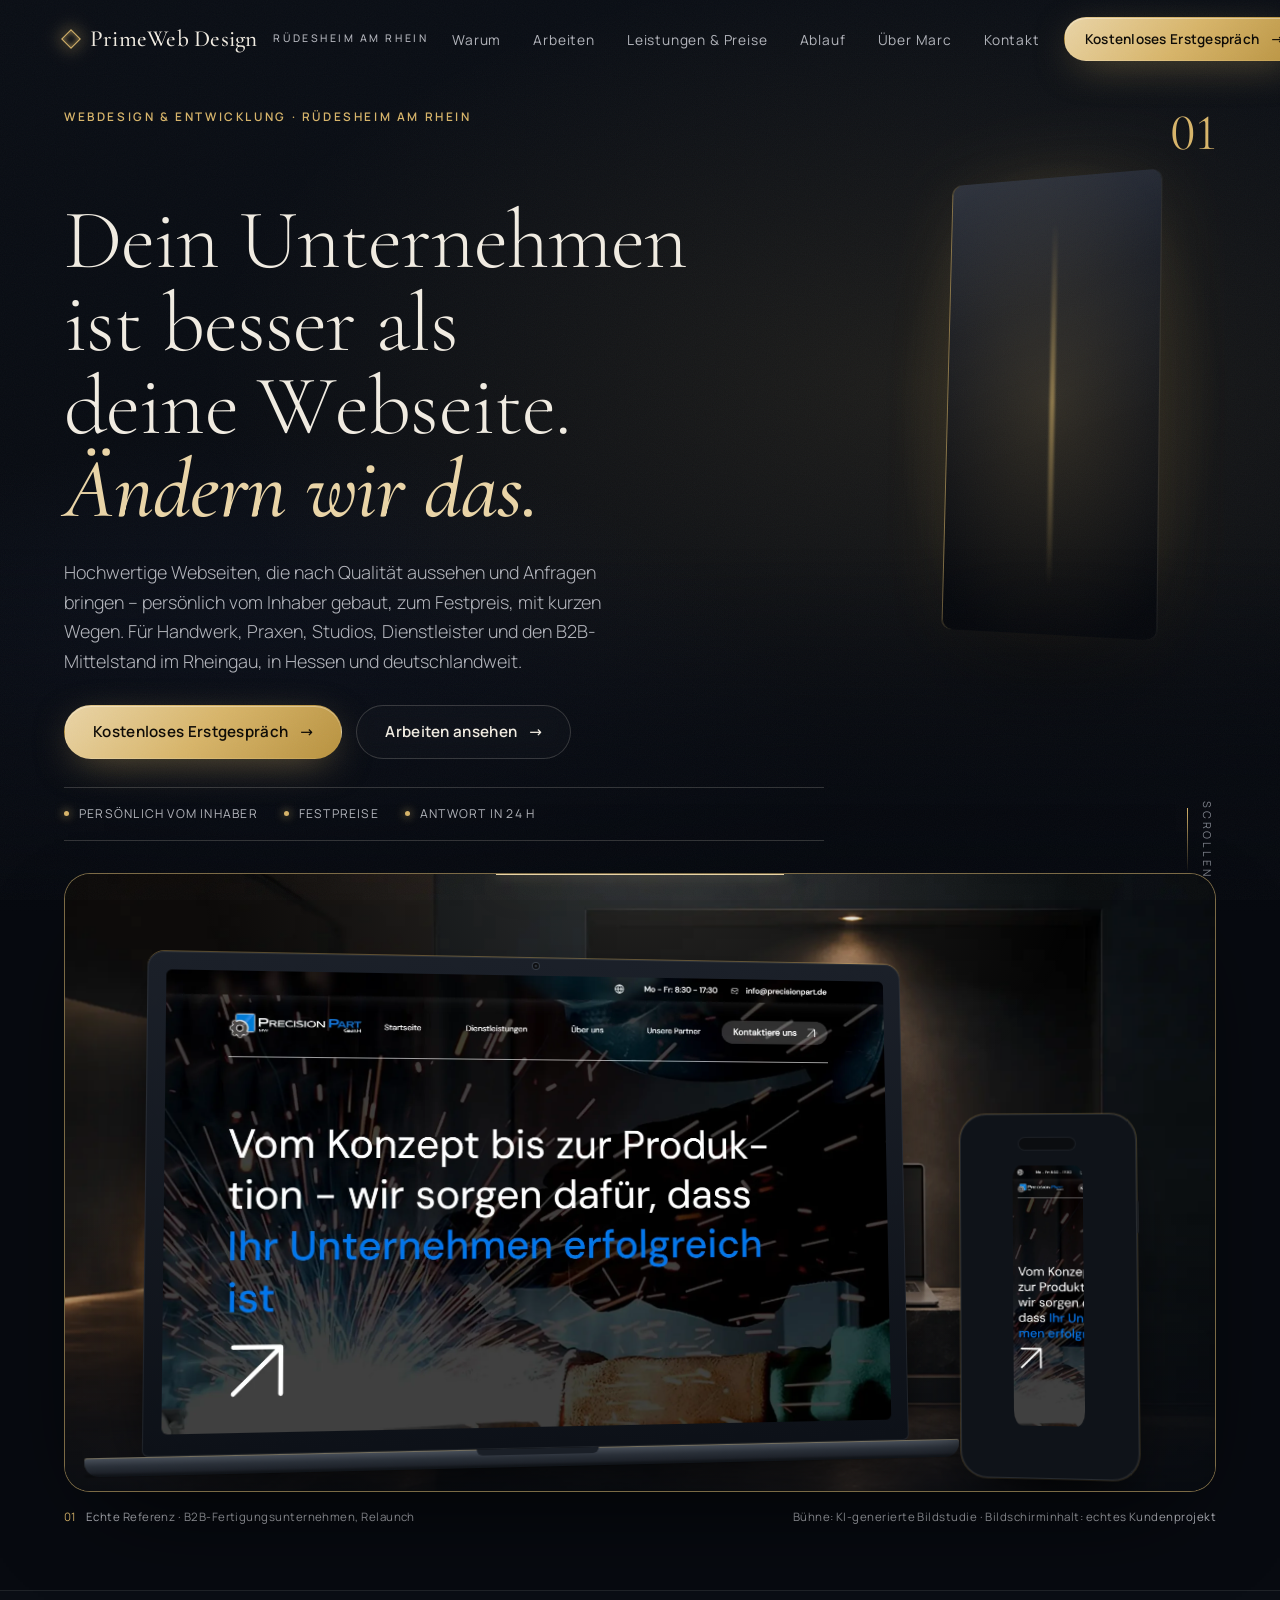
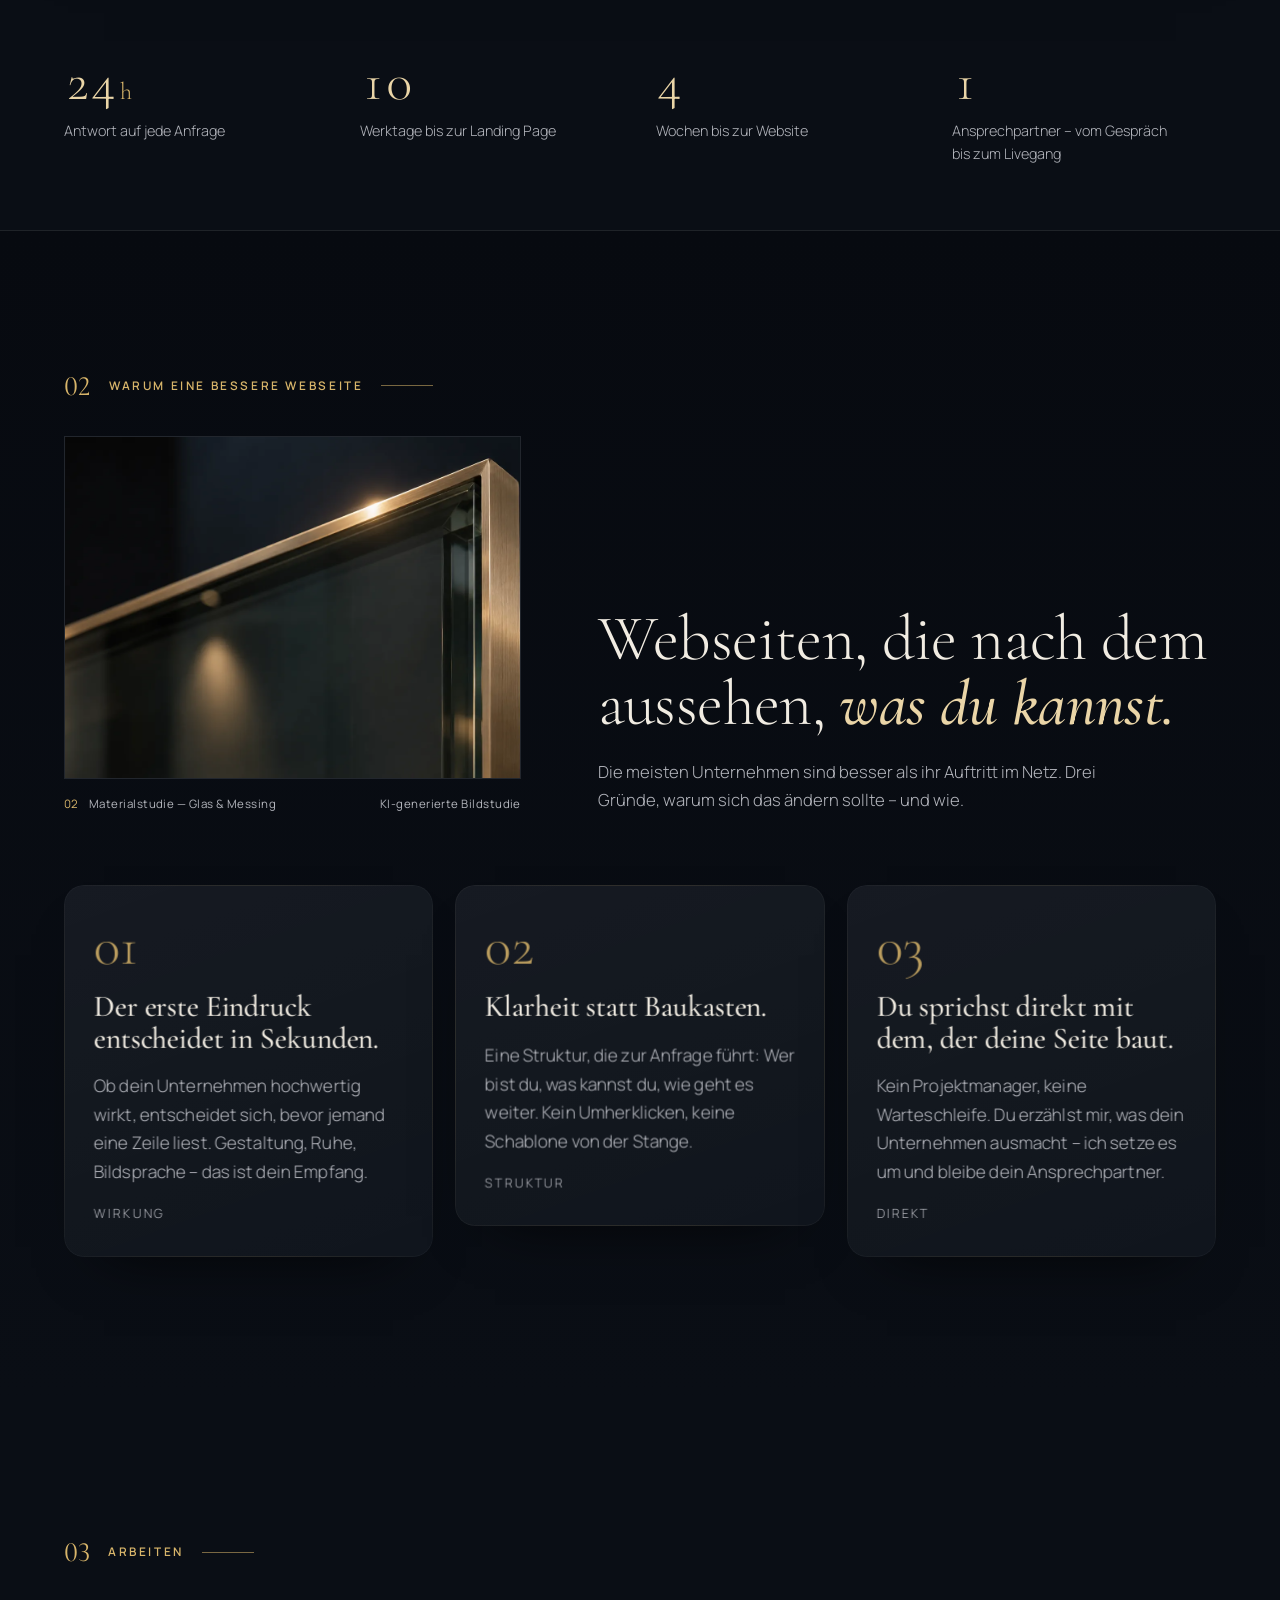
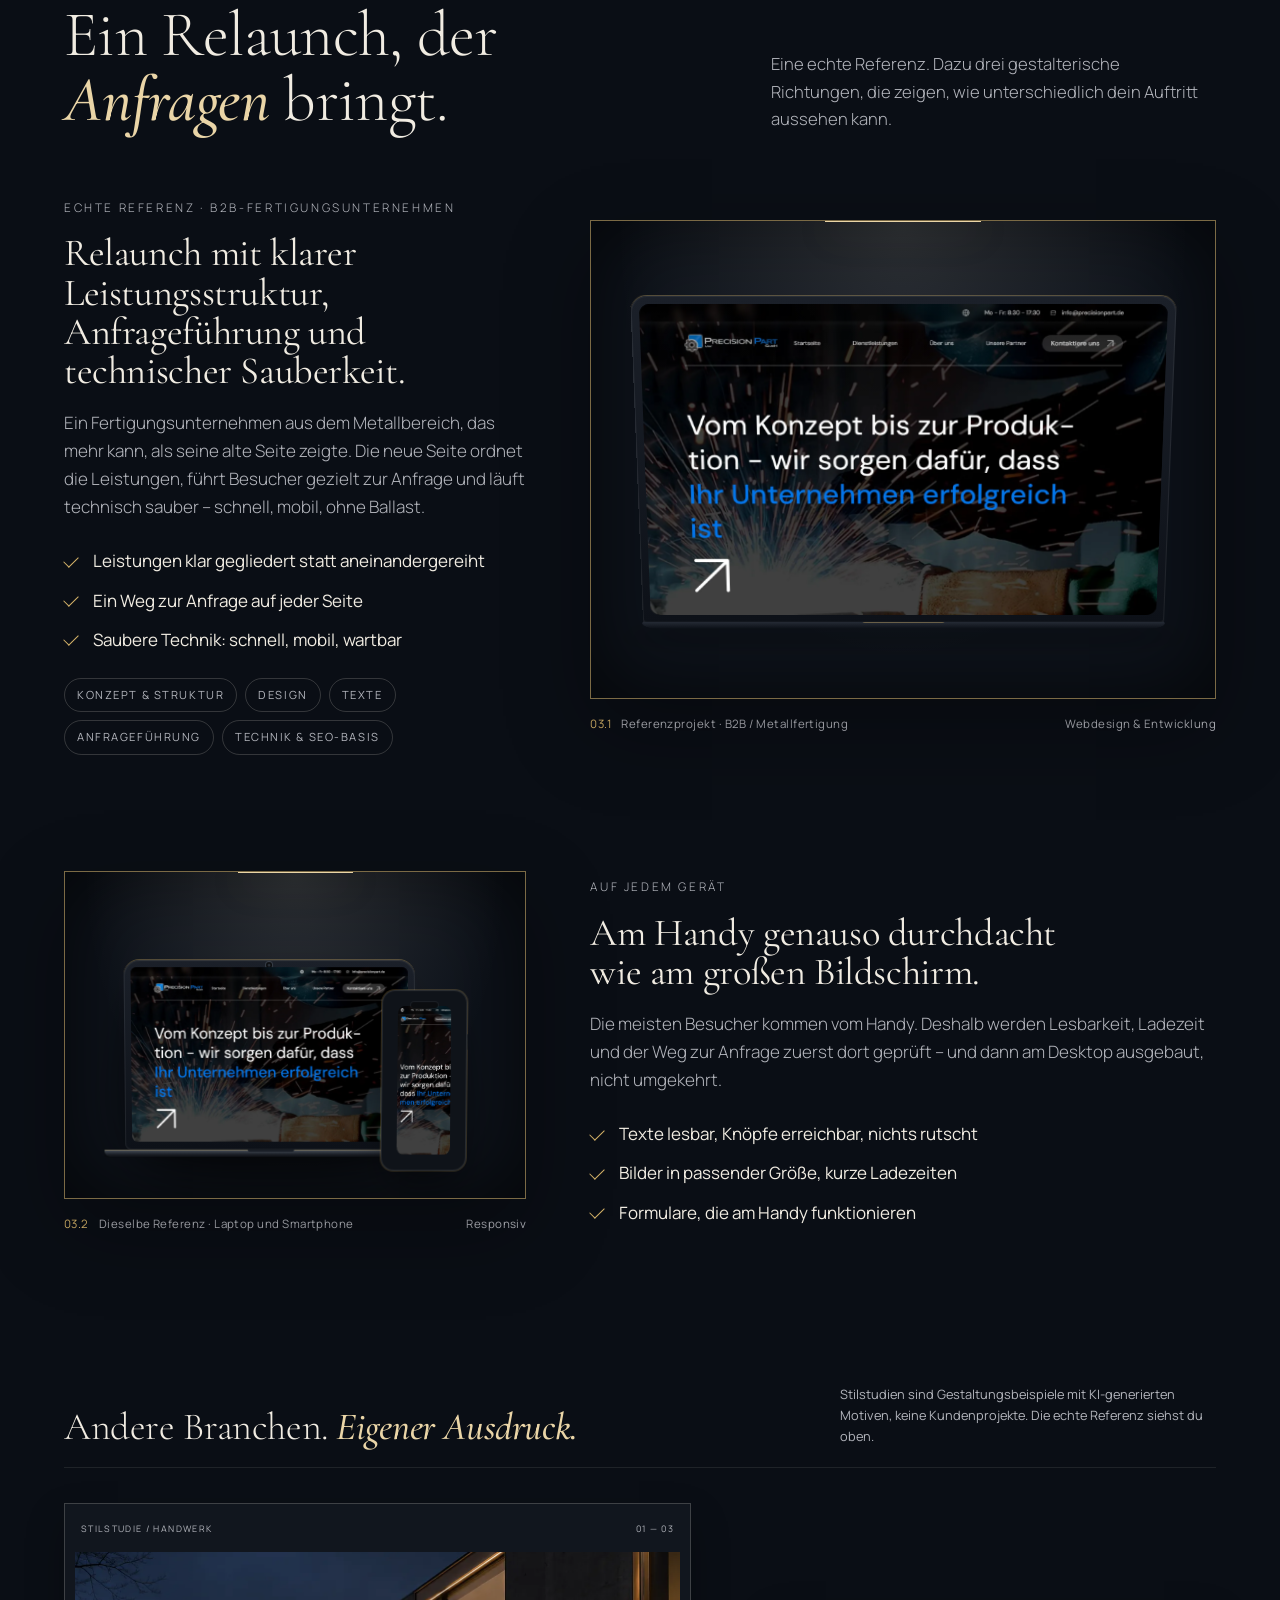
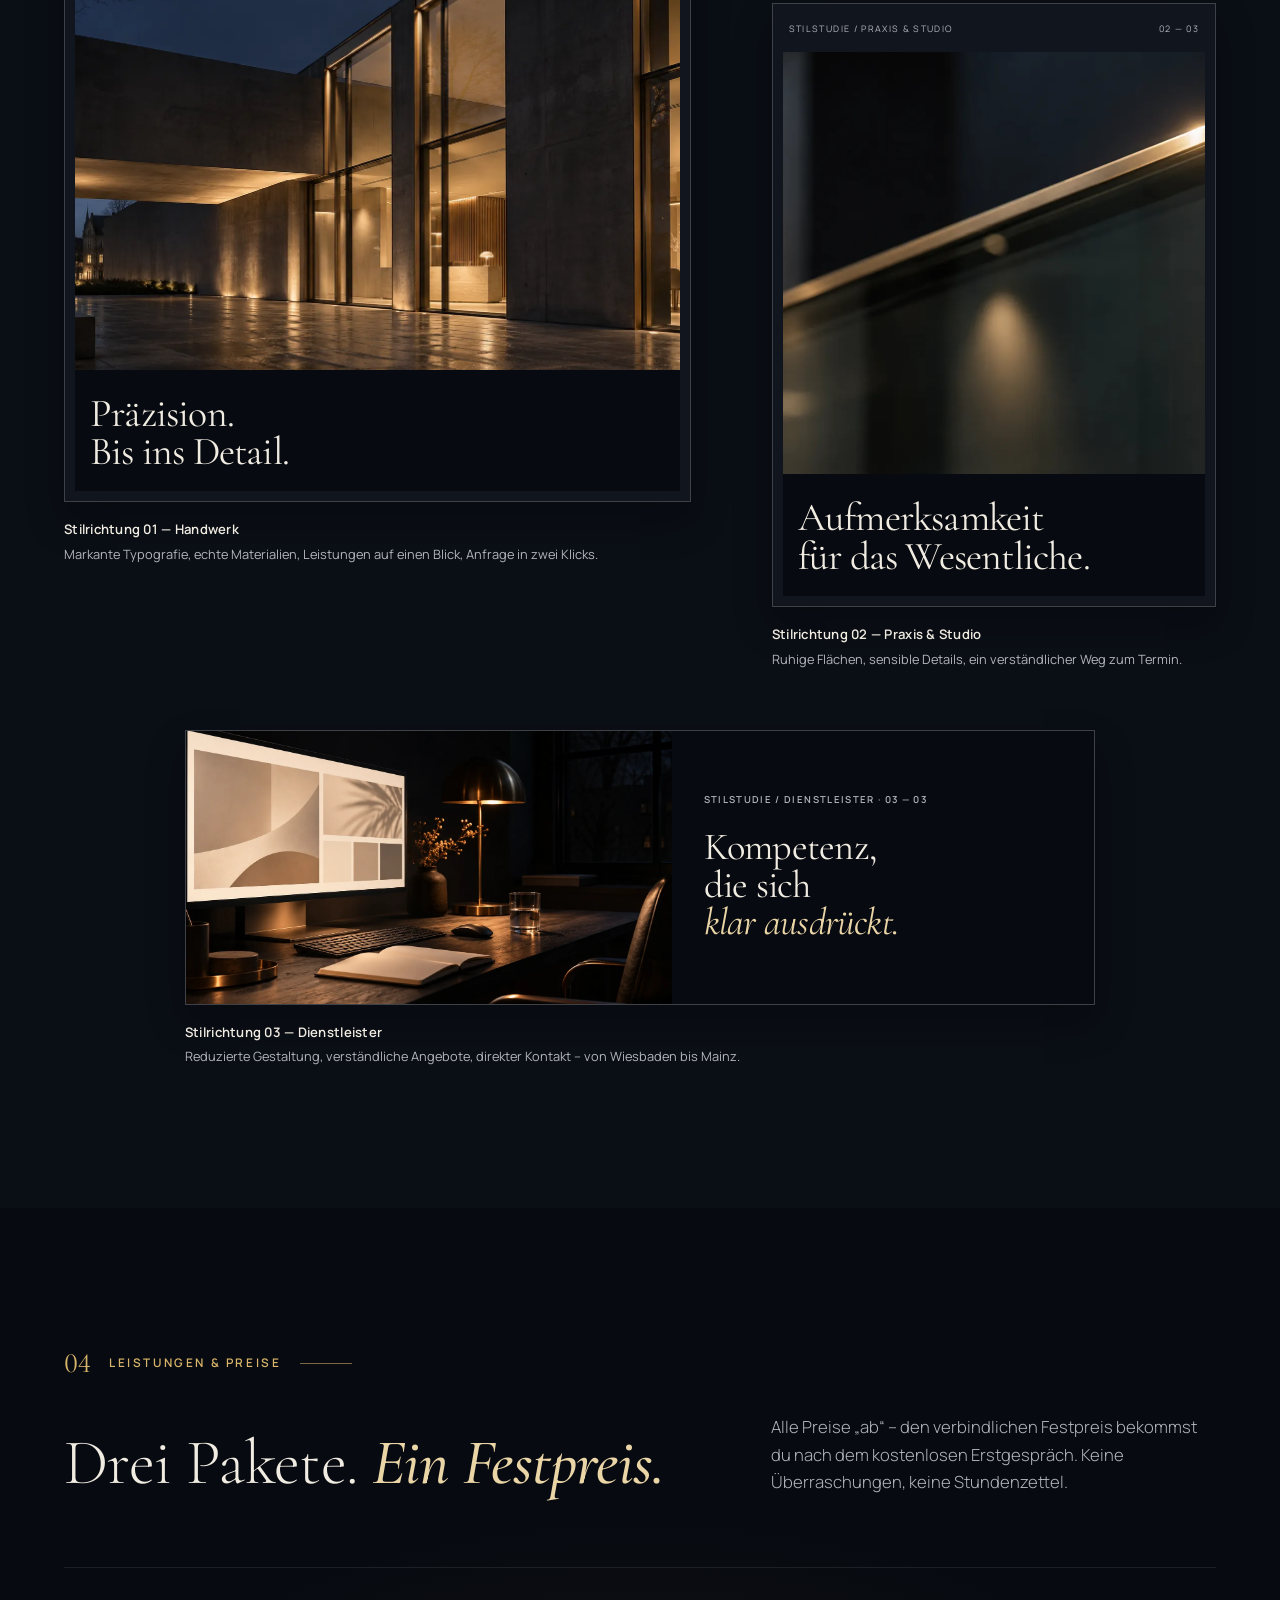
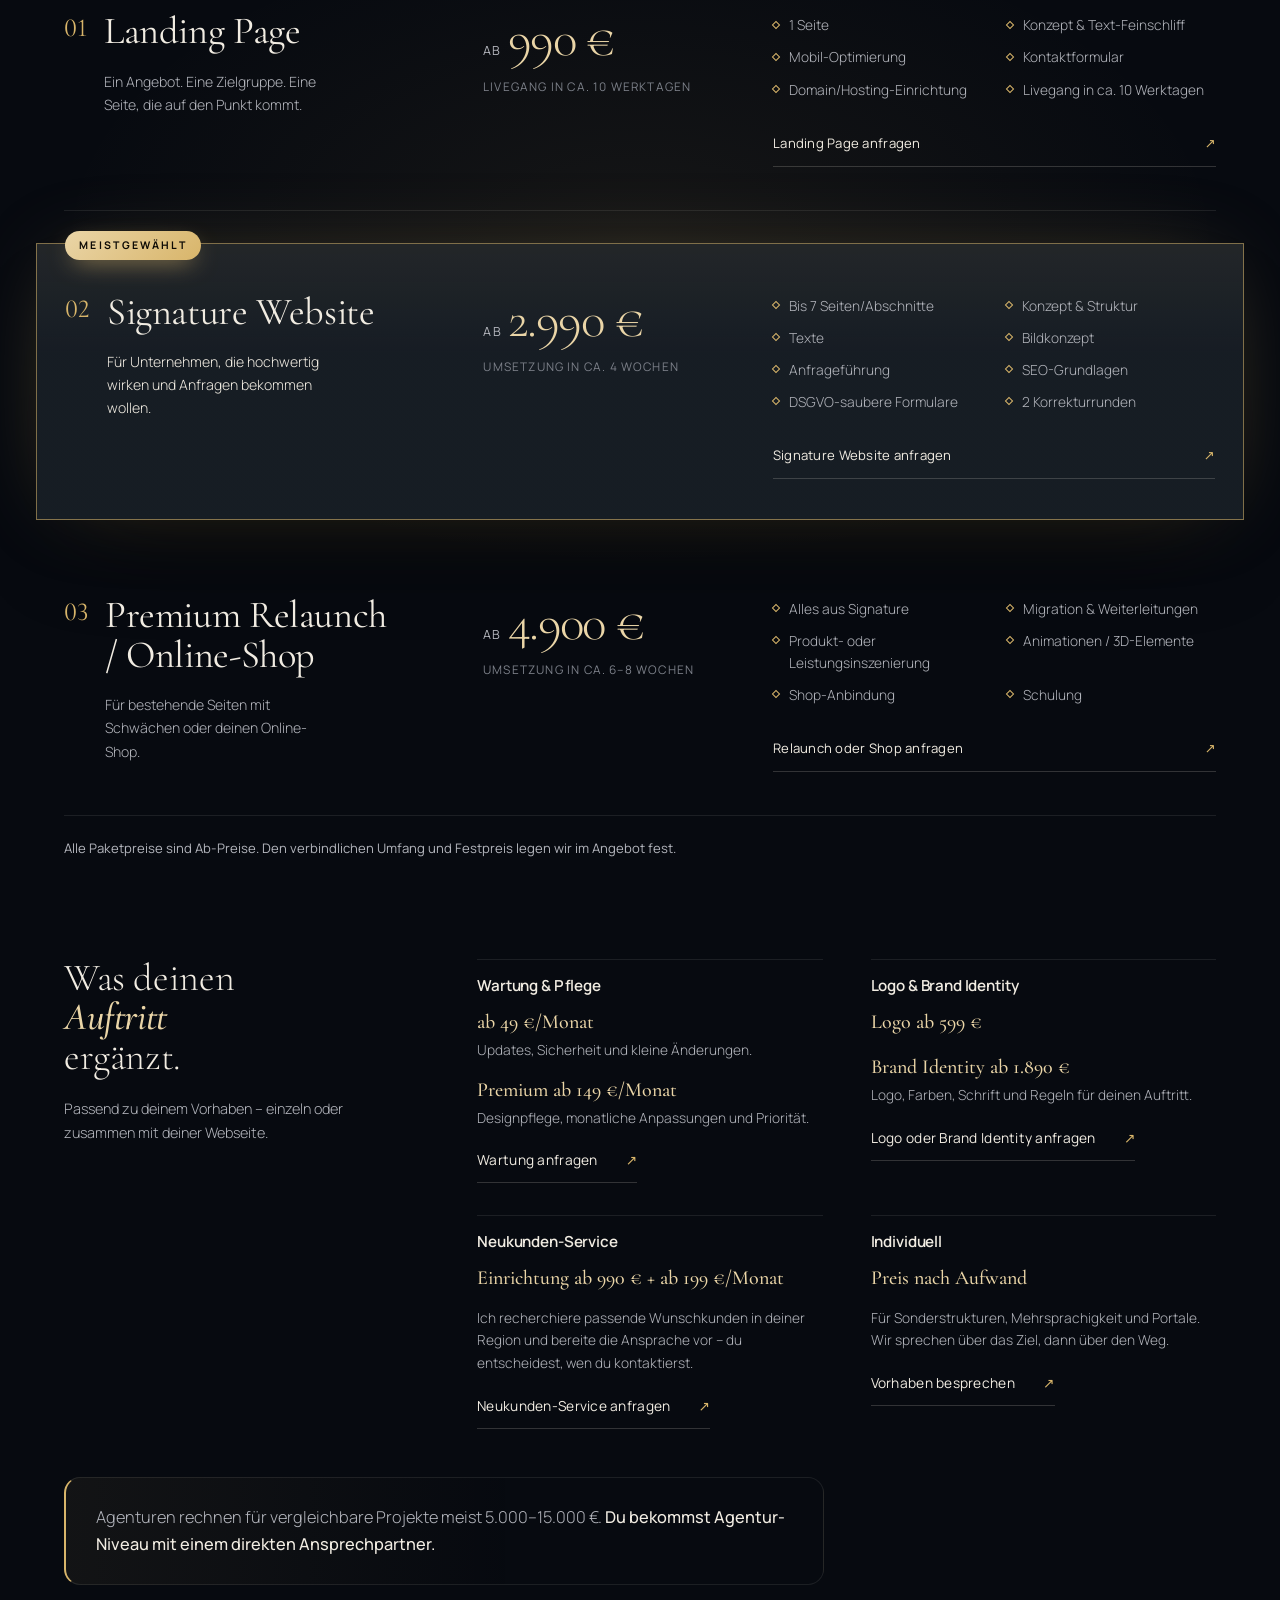
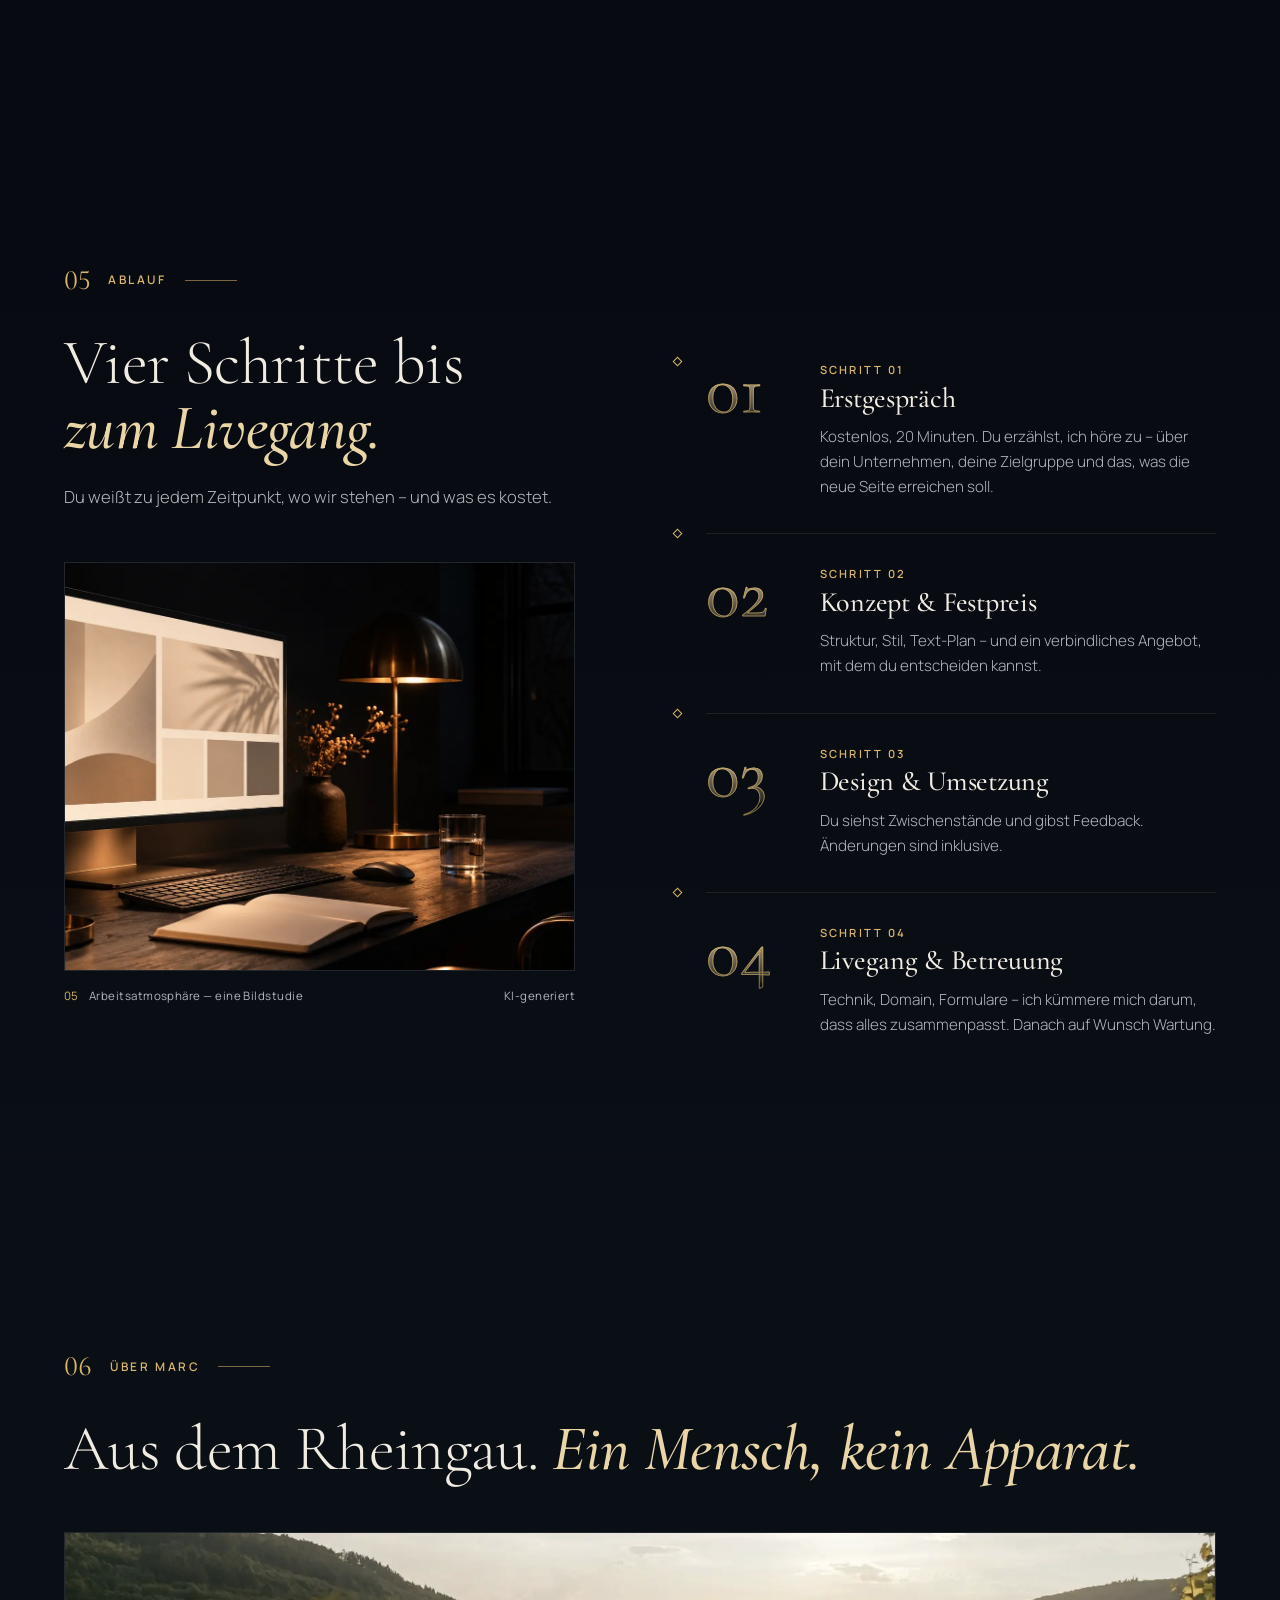
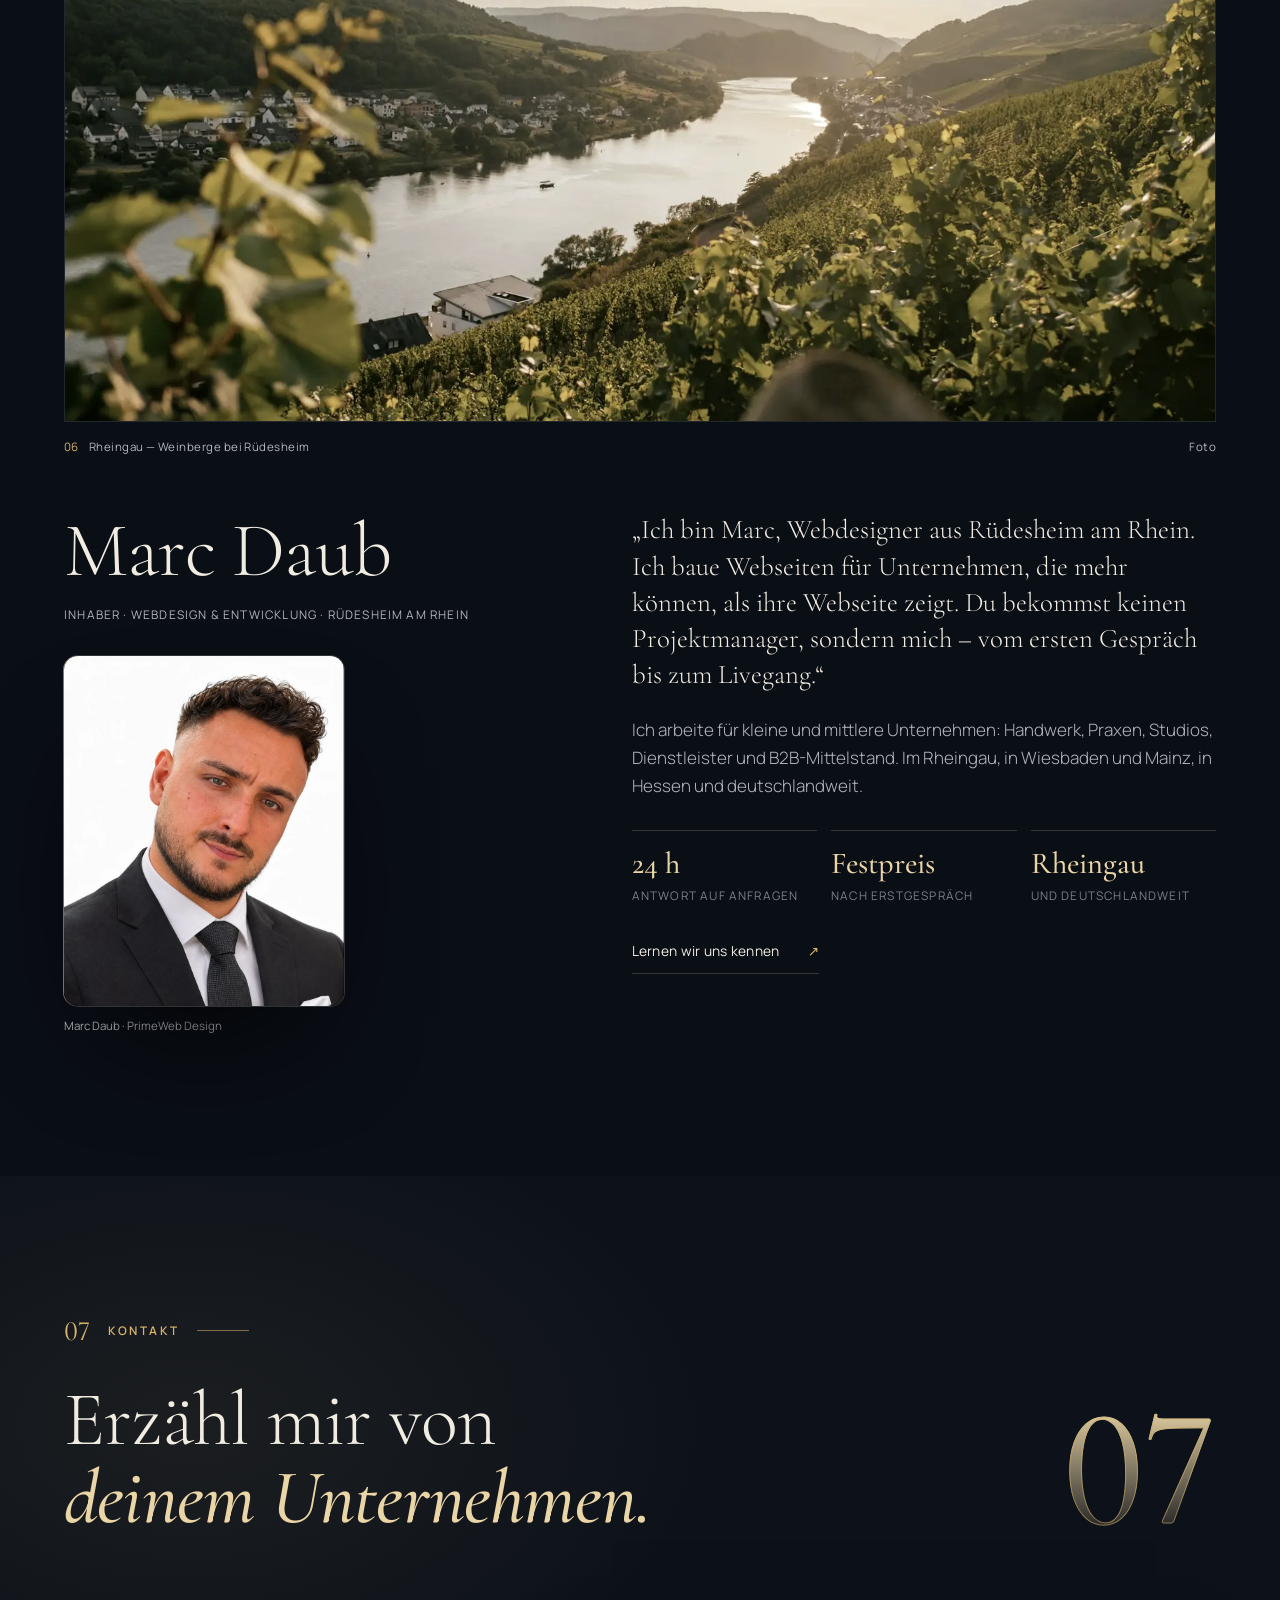
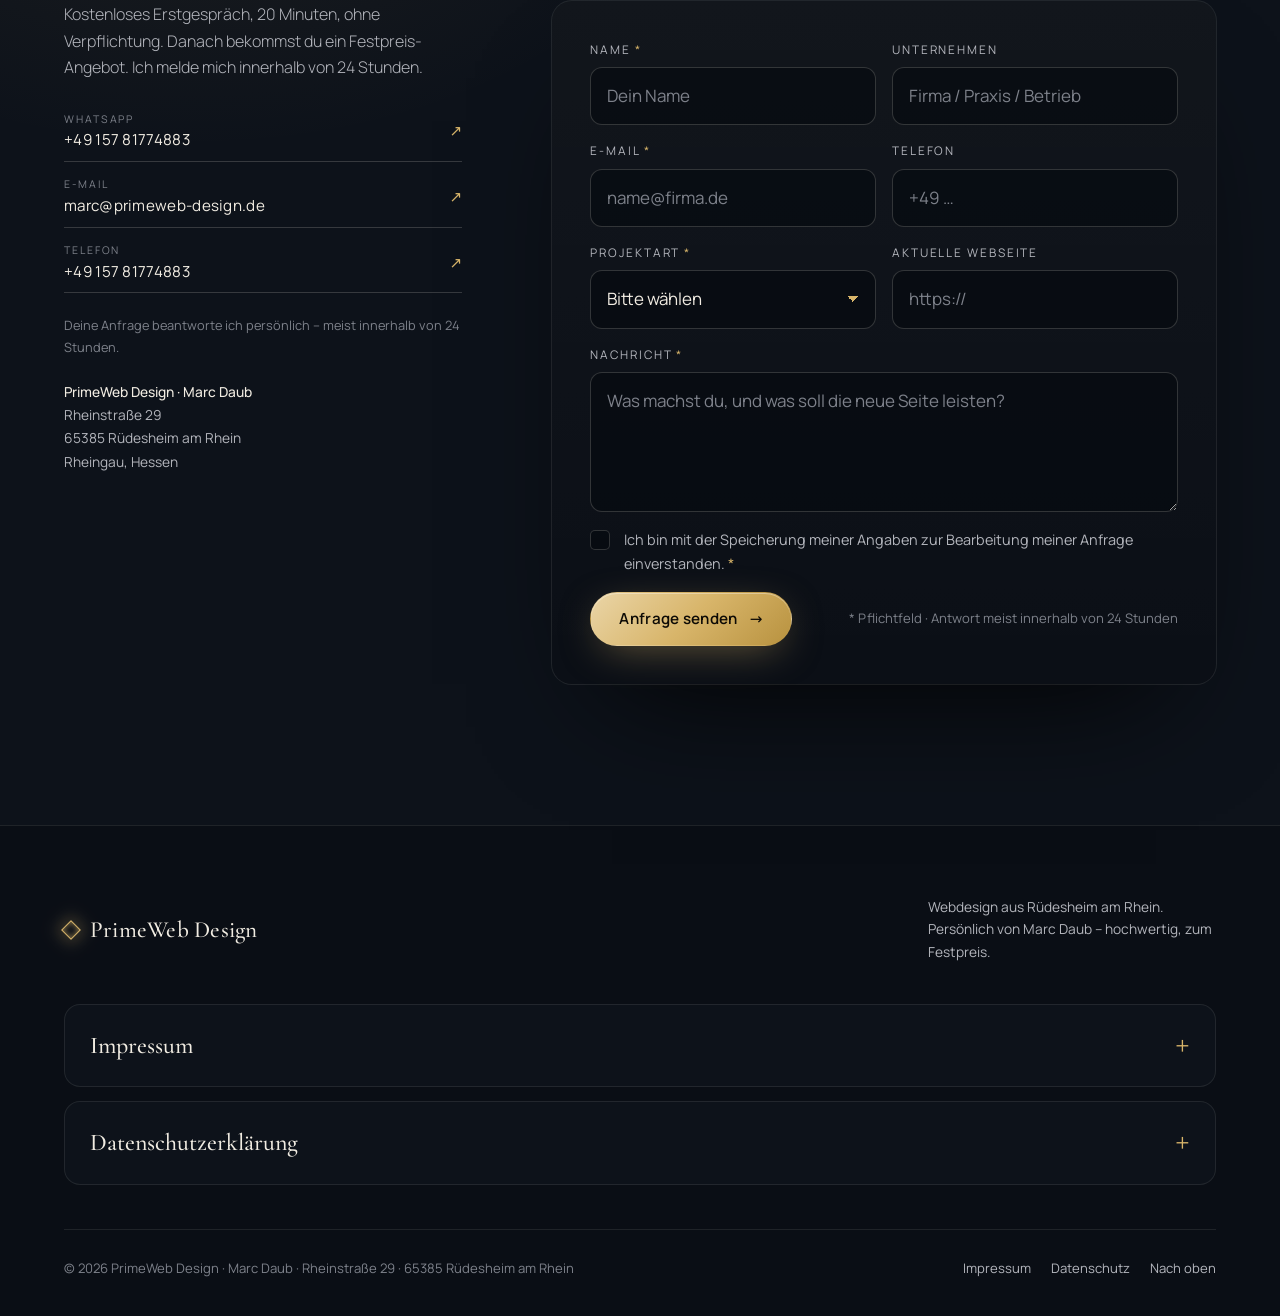
==== commit 0eced4d5: "Leistung: Seite hing – Smooth-Scroll aus, 3D leichter, Tempo-Wächter - Lenis-Smooth-Scroll standardm" ====
--- a/index.html
+++ b/index.html
@@ -25,7 +25,7 @@
     @font-face { font-family: "Cormorant Garamond"; font-style: italic; font-weight: 300 700; font-display: swap; src: url("./fonts/cormorant-garamond-italic-latin.woff2") format("woff2"); }
     @font-face { font-family: "Manrope"; font-style: normal; font-weight: 200 800; font-display: swap; src: url("./fonts/manrope-latin.woff2") format("woff2"); }
   </style>
-  <link rel="stylesheet" href="./primeweb-highend/style.css?v=6">
+  <link rel="stylesheet" href="./primeweb-highend/style.css?v=7">
   <script>document.documentElement.classList.replace('no-js','js');</script>
   <script type="importmap">
   {
@@ -38,8 +38,8 @@
   <script src="./primeweb-highend/vendor/gsap.min.js" defer></script>
   <script src="./primeweb-highend/vendor/ScrollTrigger.min.js" defer></script>
   <script src="./primeweb-highend/vendor/lenis.min.js" defer></script>
-  <script src="./primeweb-highend/app.js?v=4" defer></script>
-  <script type="module" src="./primeweb-highend/hero3d.js?v=1"></script>
+  <script src="./primeweb-highend/app.js?v=5" defer></script>
+  <script type="module" src="./primeweb-highend/hero3d.js?v=2"></script>
   <!-- Gestaltung „Obsidian Gallery“ (Entwurf 11, November 2026). bilder/studie-*.webp sind KI-generierte Bildstudien, referenz-*.webp die echte Kundenreferenz. -->
   <script type="application/ld+json">
   {
--- a/primeweb-highend/style.css
+++ b/primeweb-highend/style.css
@@ -85,11 +85,10 @@
 
 /* ---------- Grain / Atmosphäre (01) ---------- */
 .grain {
-  position: fixed; inset: -50%; z-index: 60; pointer-events: none;
-  opacity: 0.045;
+  position: fixed; inset: 0; z-index: 60; pointer-events: none;
+  opacity: 0.035;
   background-image: url("data:image/svg+xml,%3Csvg xmlns='http://www.w3.org/2000/svg' width='220' height='220'%3E%3Cfilter id='n'%3E%3CfeTurbulence type='fractalNoise' baseFrequency='0.9' numOctaves='2' stitchTiles='stitch'/%3E%3C/filter%3E%3Crect width='100%25' height='100%25' filter='url(%23n)'/%3E%3C/svg%3E");
   background-size: 220px 220px;
-  mix-blend-mode: screen;
 }
 
 /* ---------- Typo-Hilfen ---------- */
@@ -194,8 +193,8 @@
 }
 .top-nav.is-scrolled {
   background: rgba(7, 10, 16, 0.74);
-  backdrop-filter: blur(16px) saturate(140%);
-  -webkit-backdrop-filter: blur(16px) saturate(140%);
+  backdrop-filter: blur(10px);
+  -webkit-backdrop-filter: blur(10px);
   border-bottom-color: var(--line);
 }
 .top-nav.is-hidden { transform: translateY(-110%); }
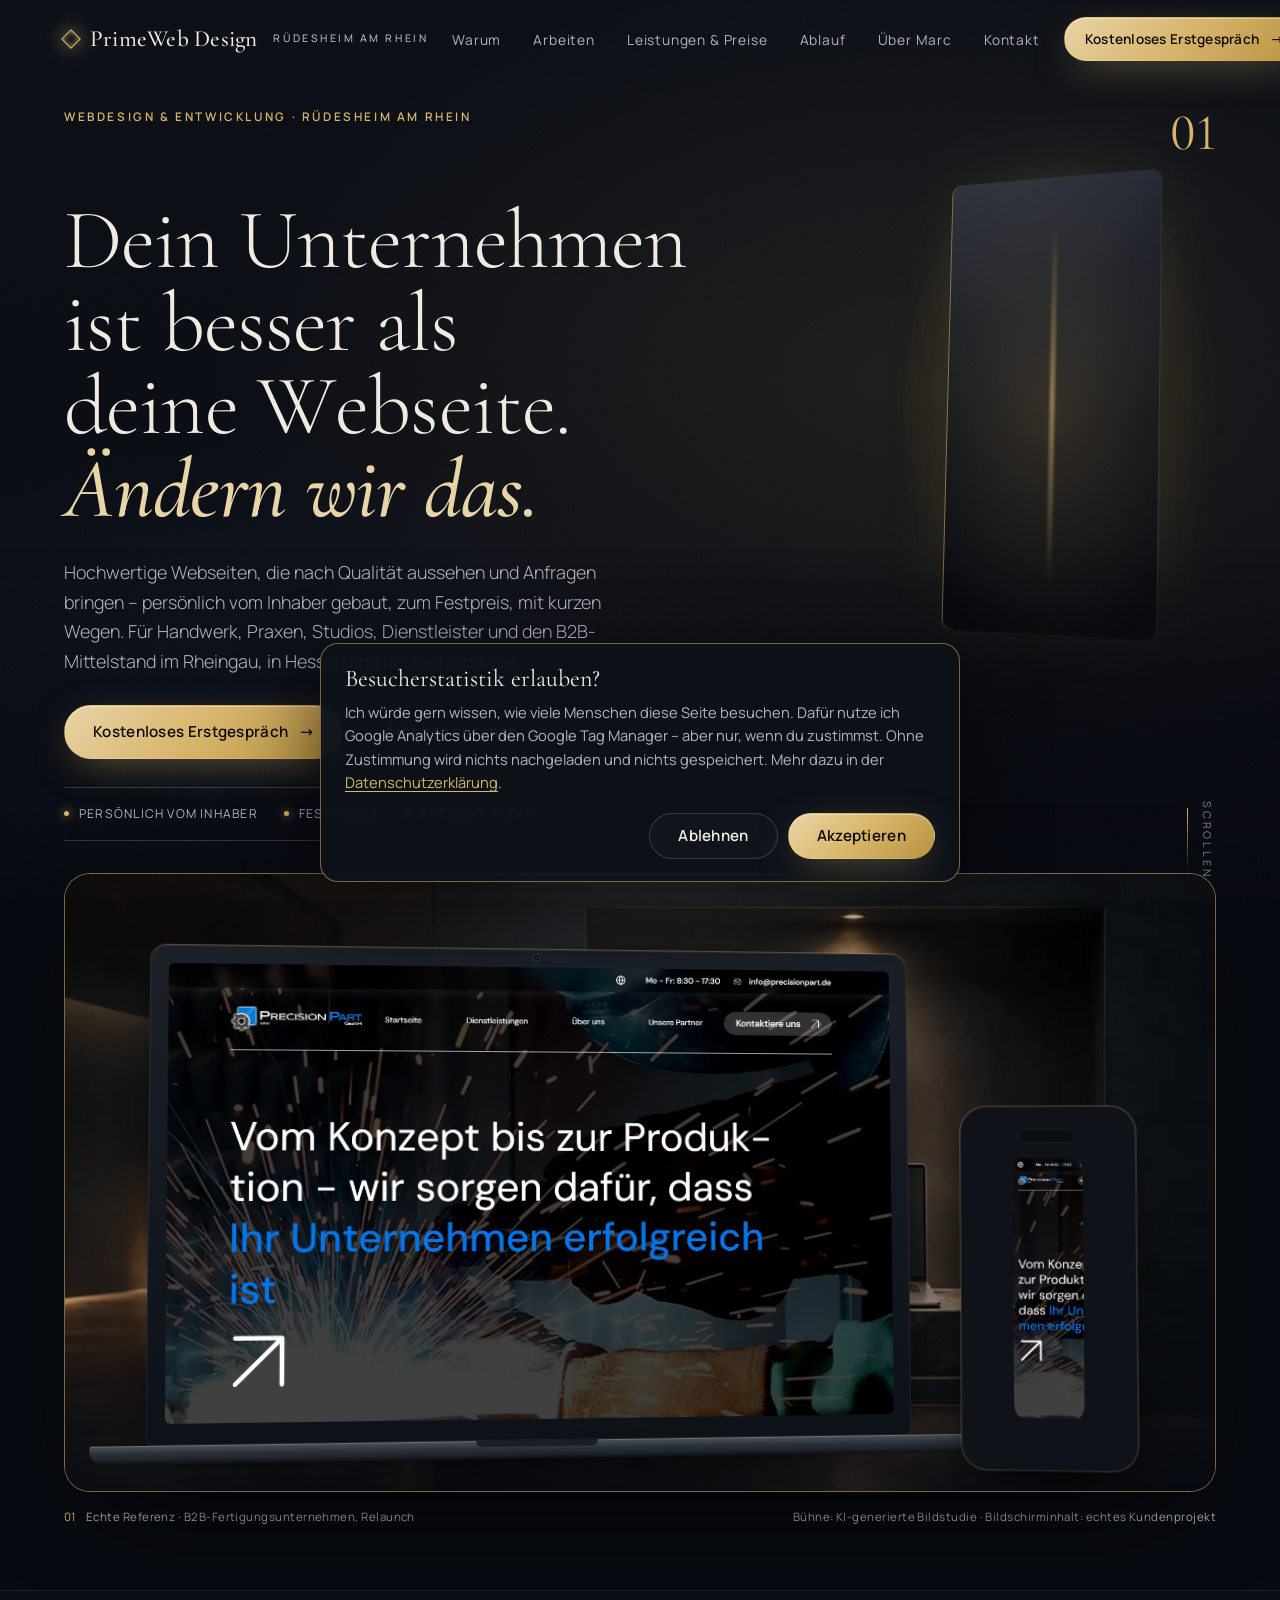
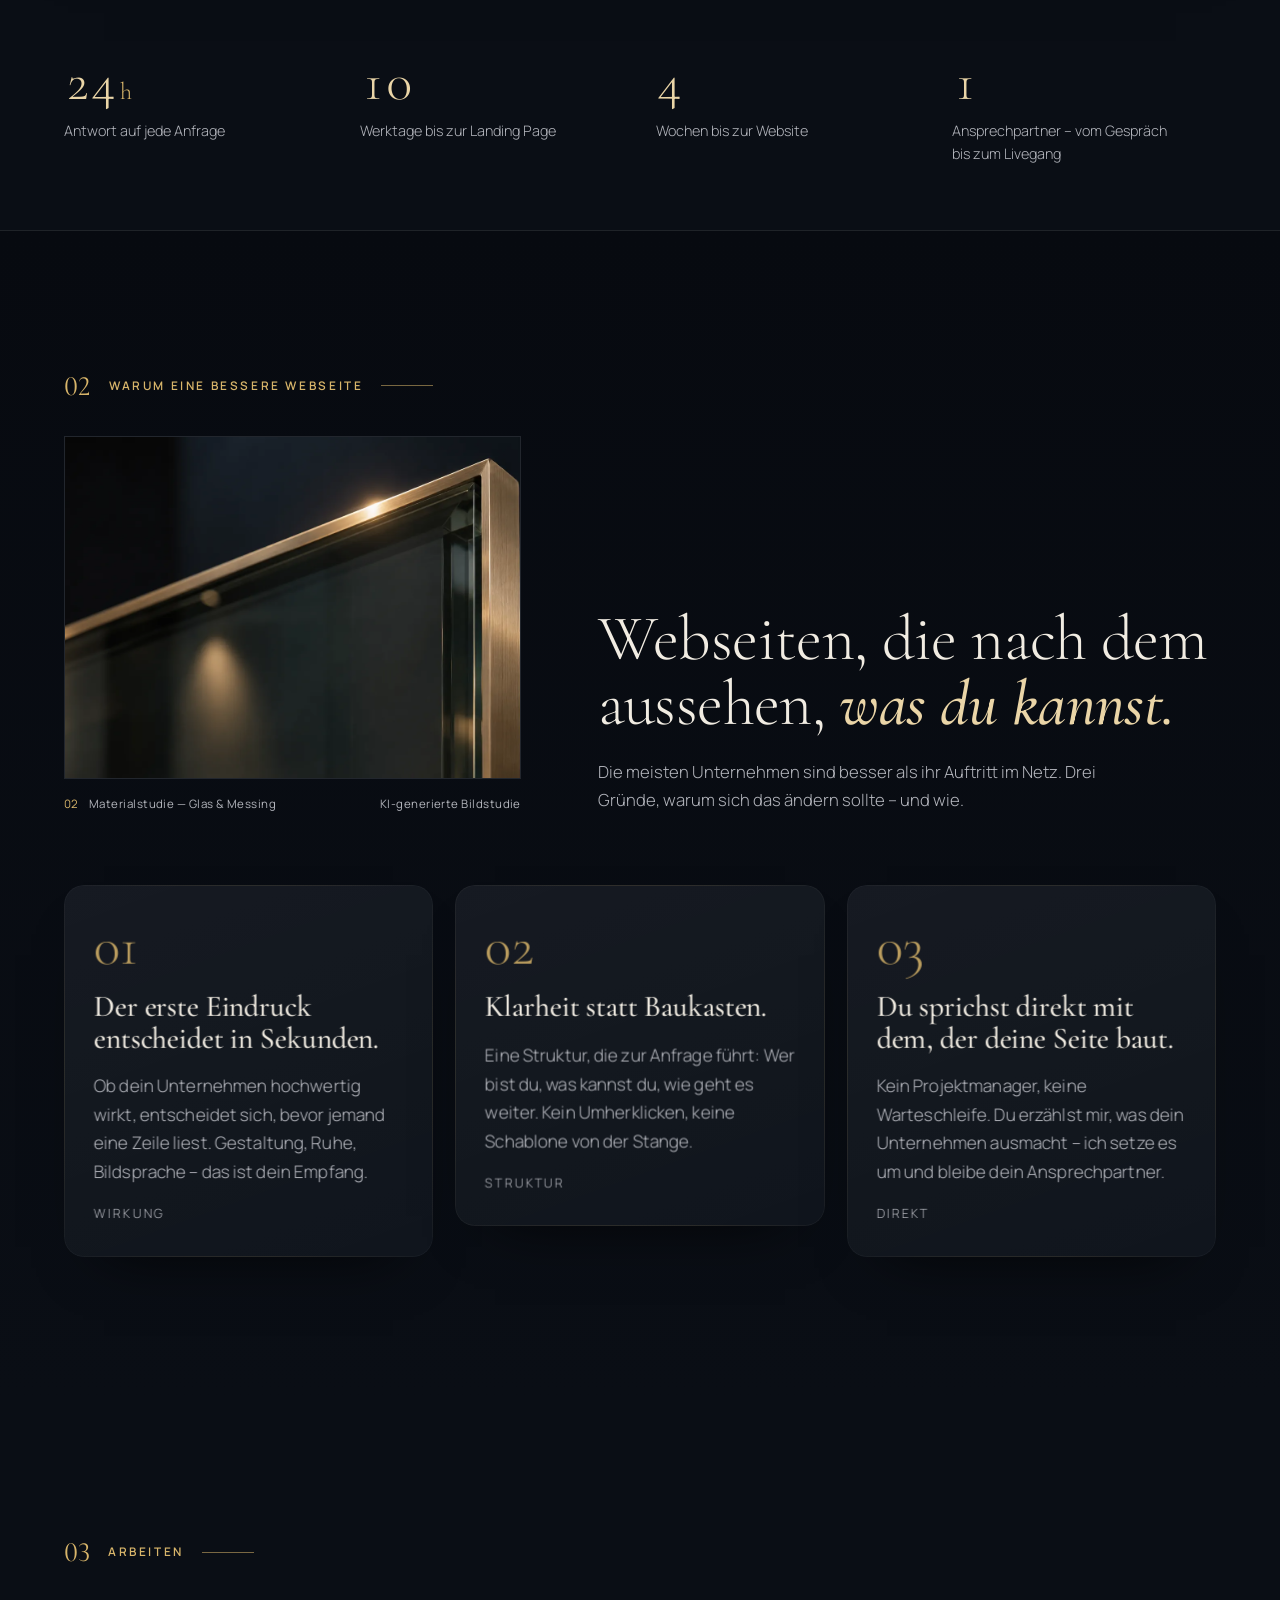
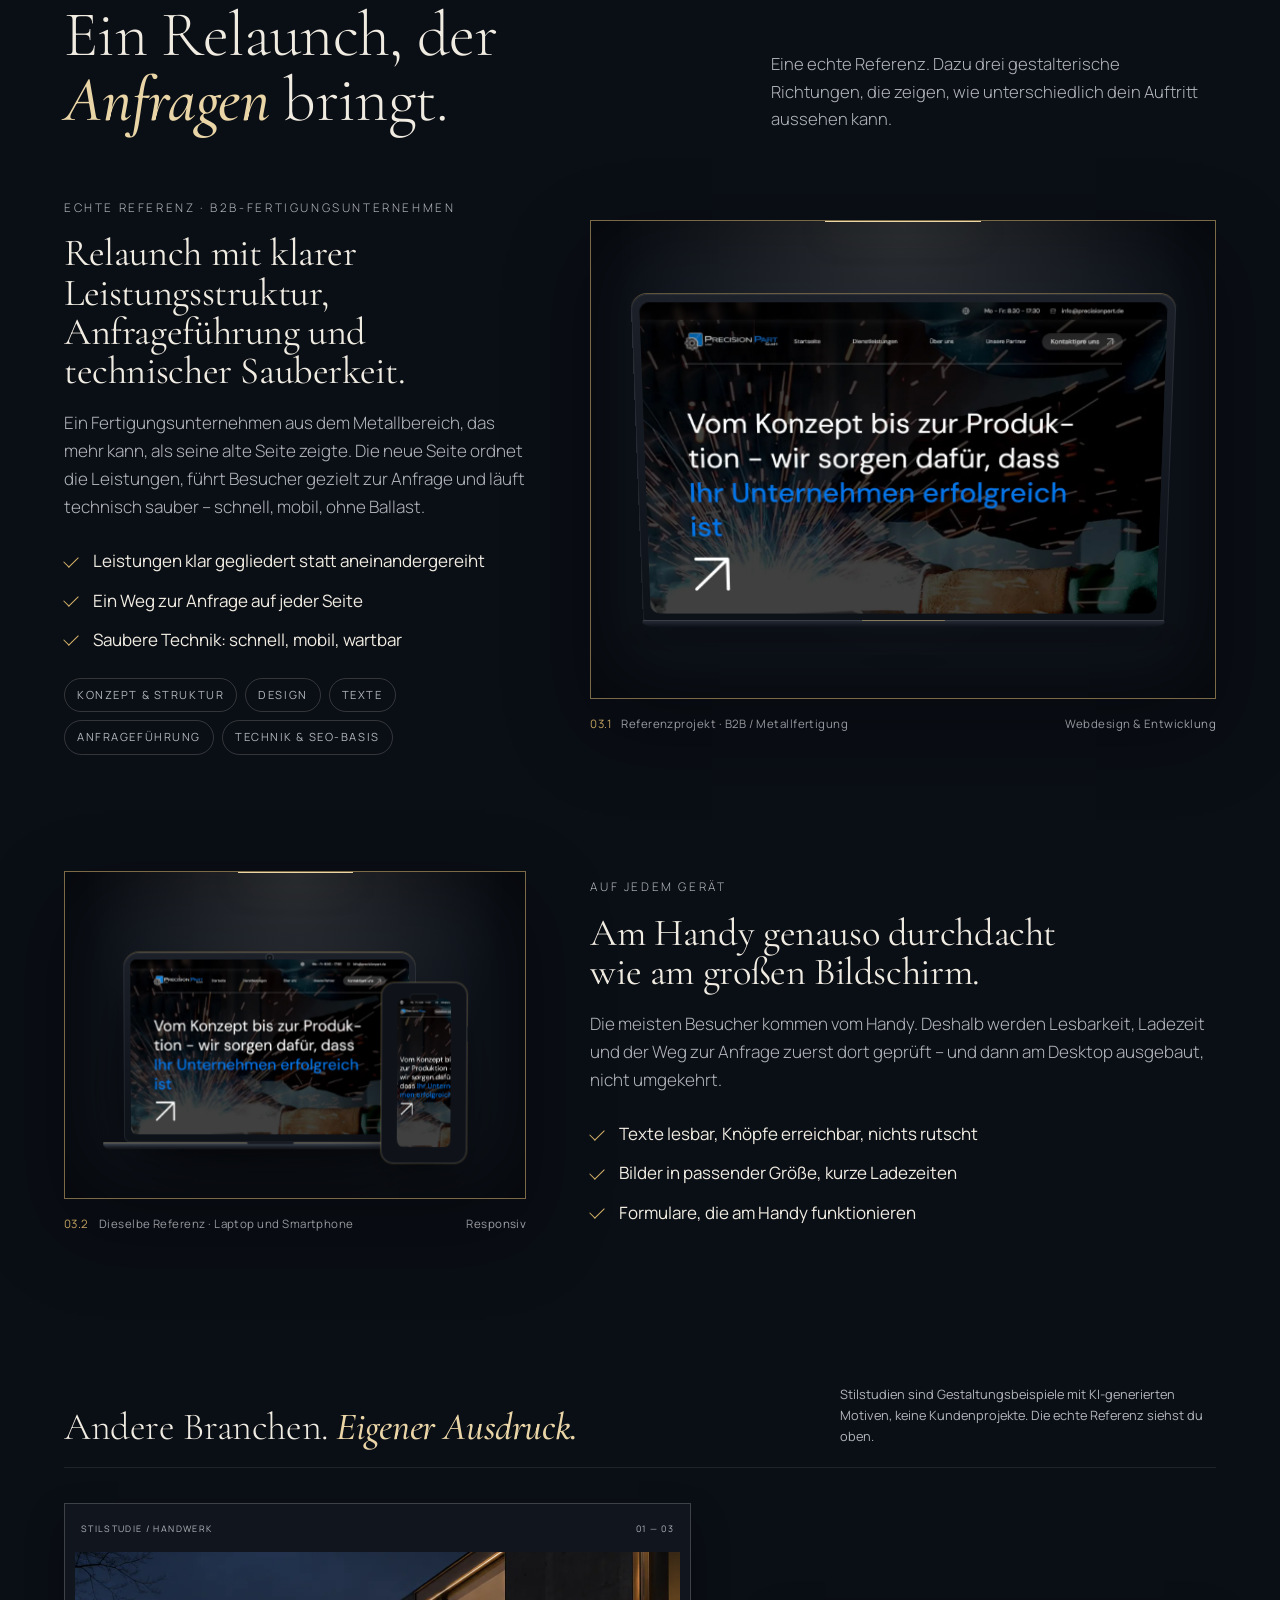
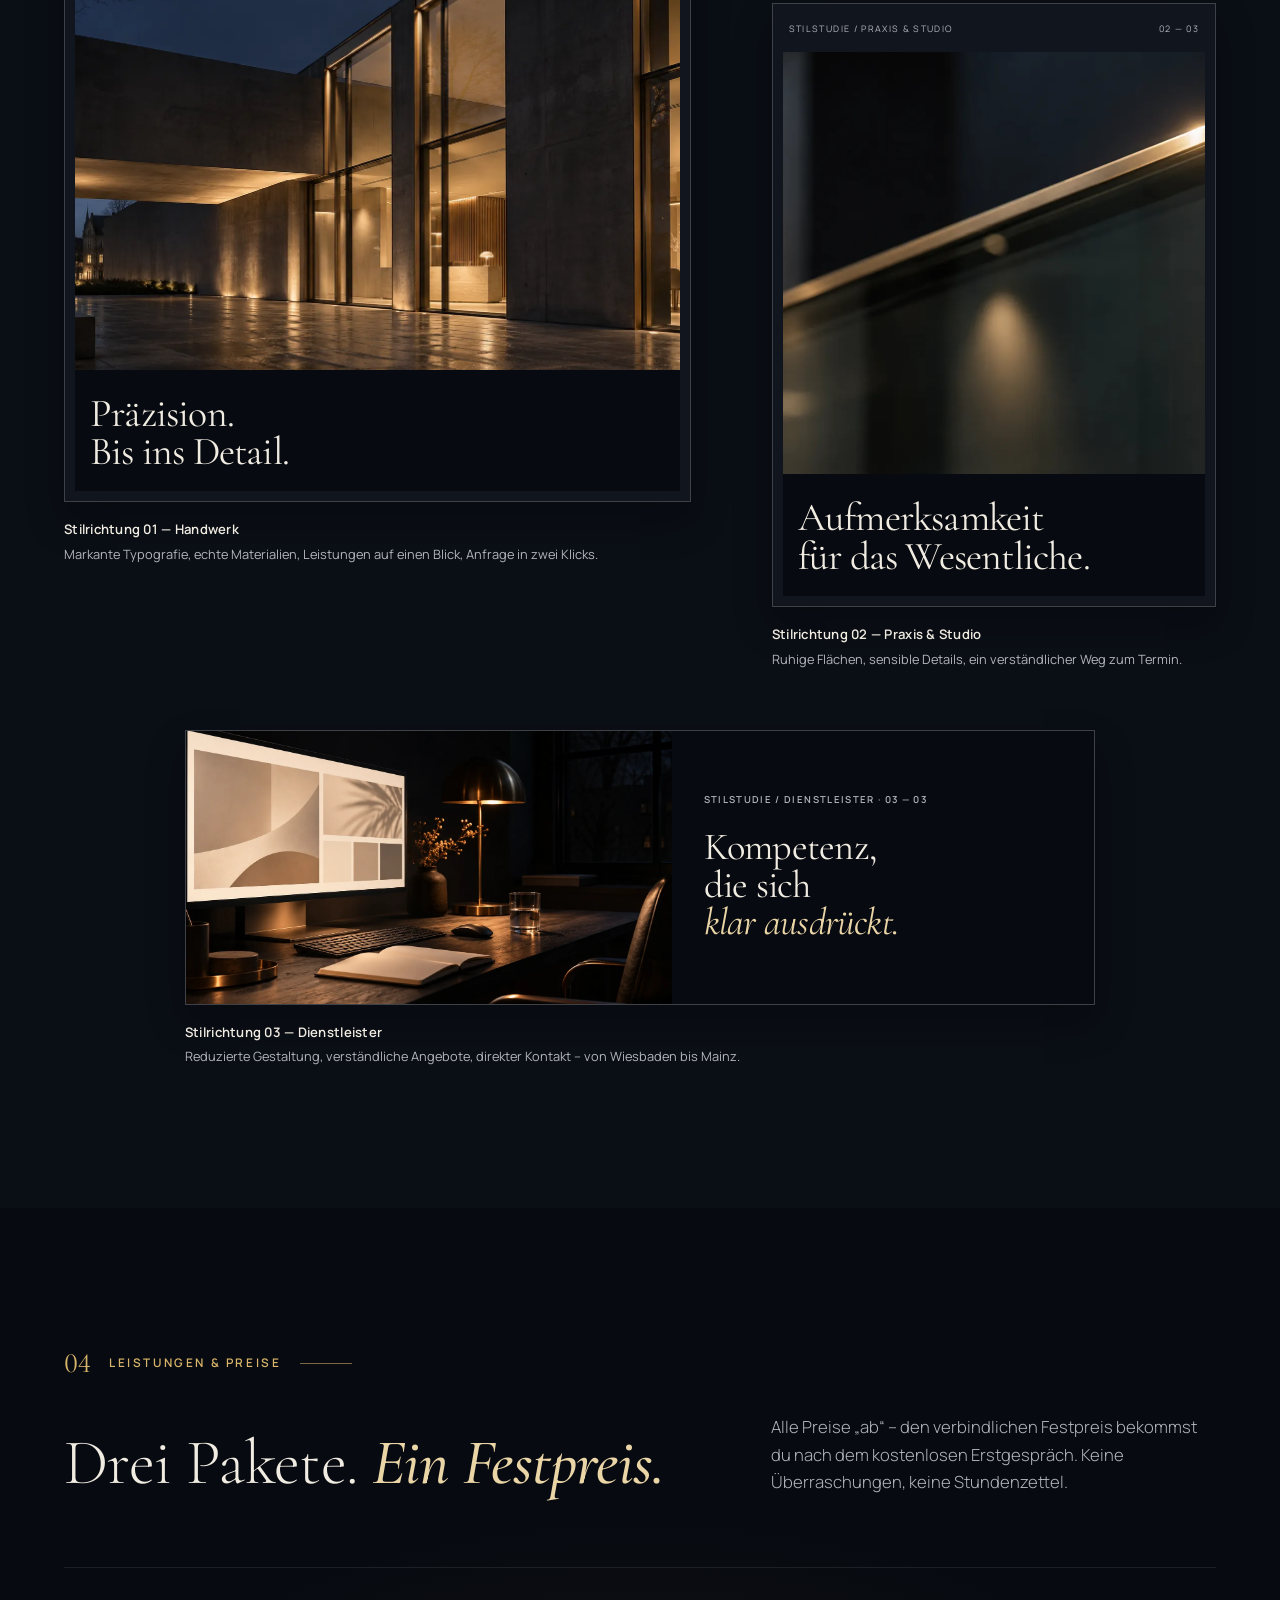
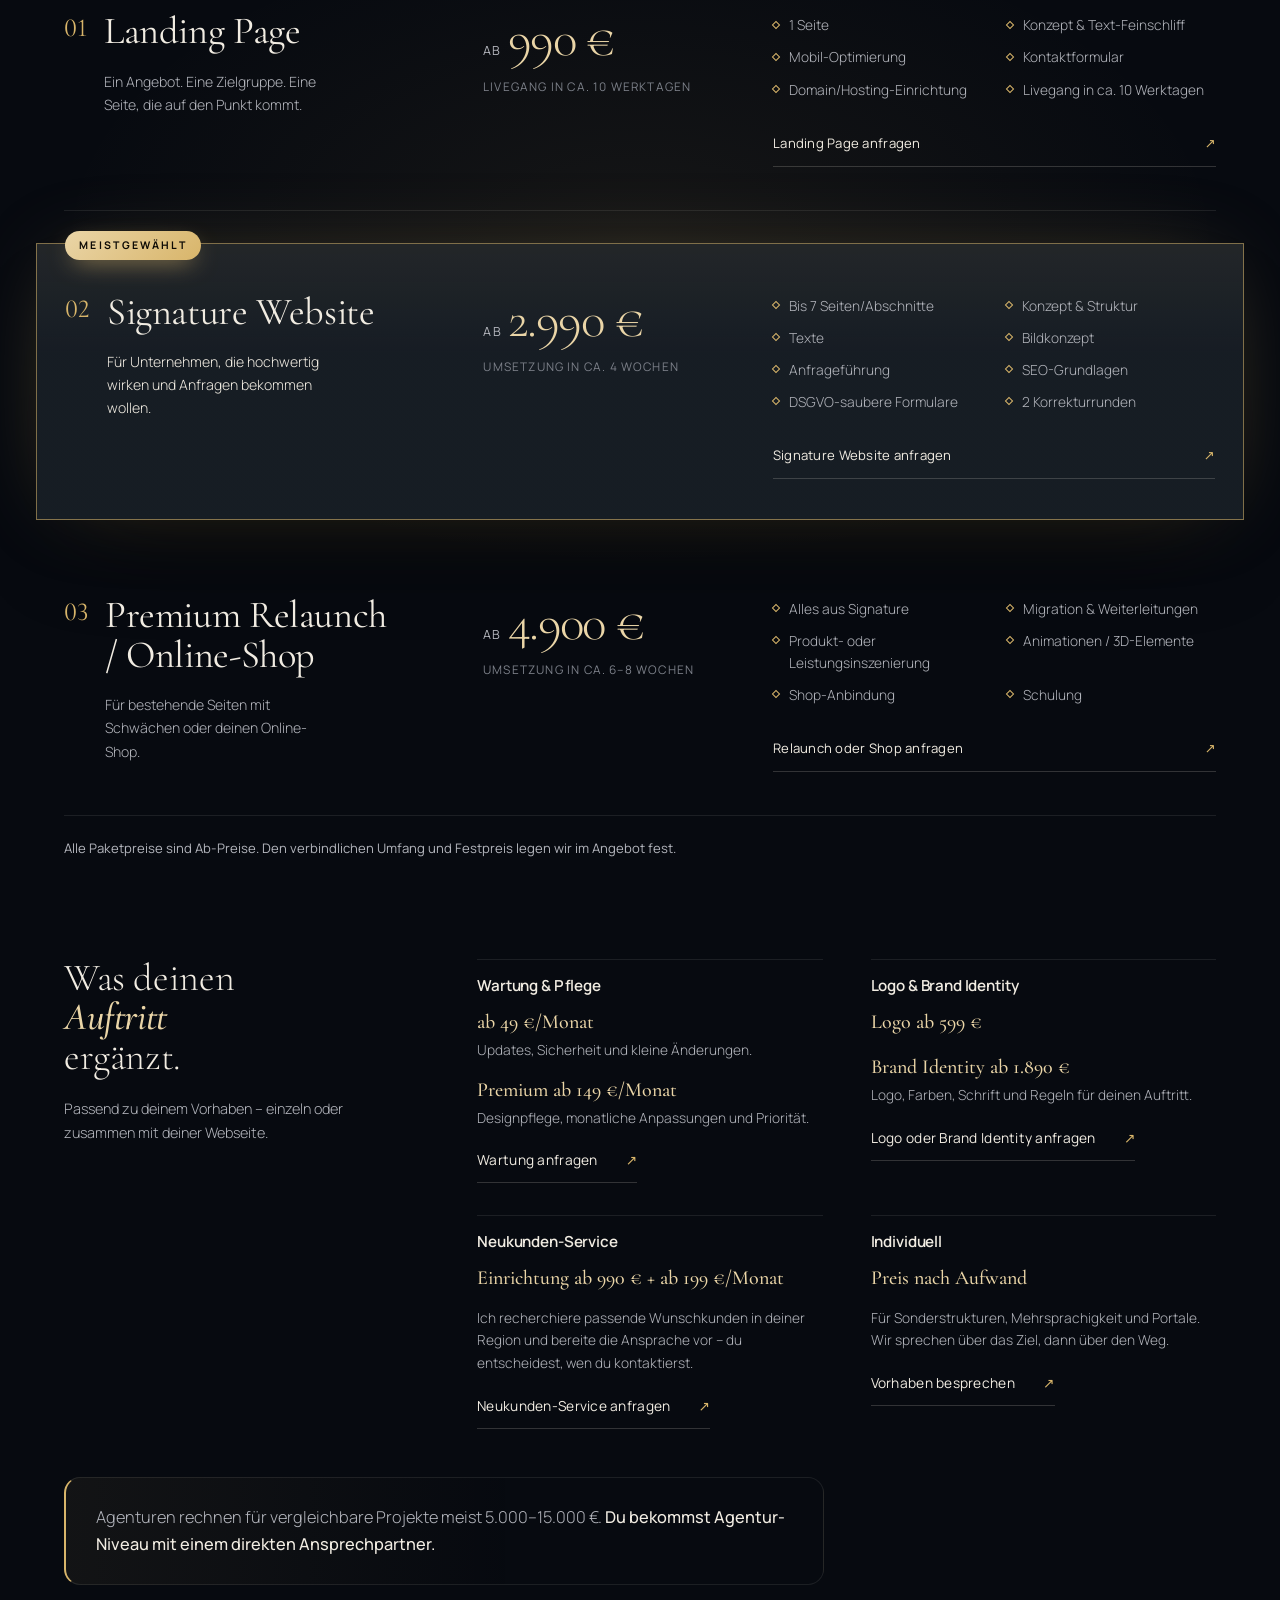
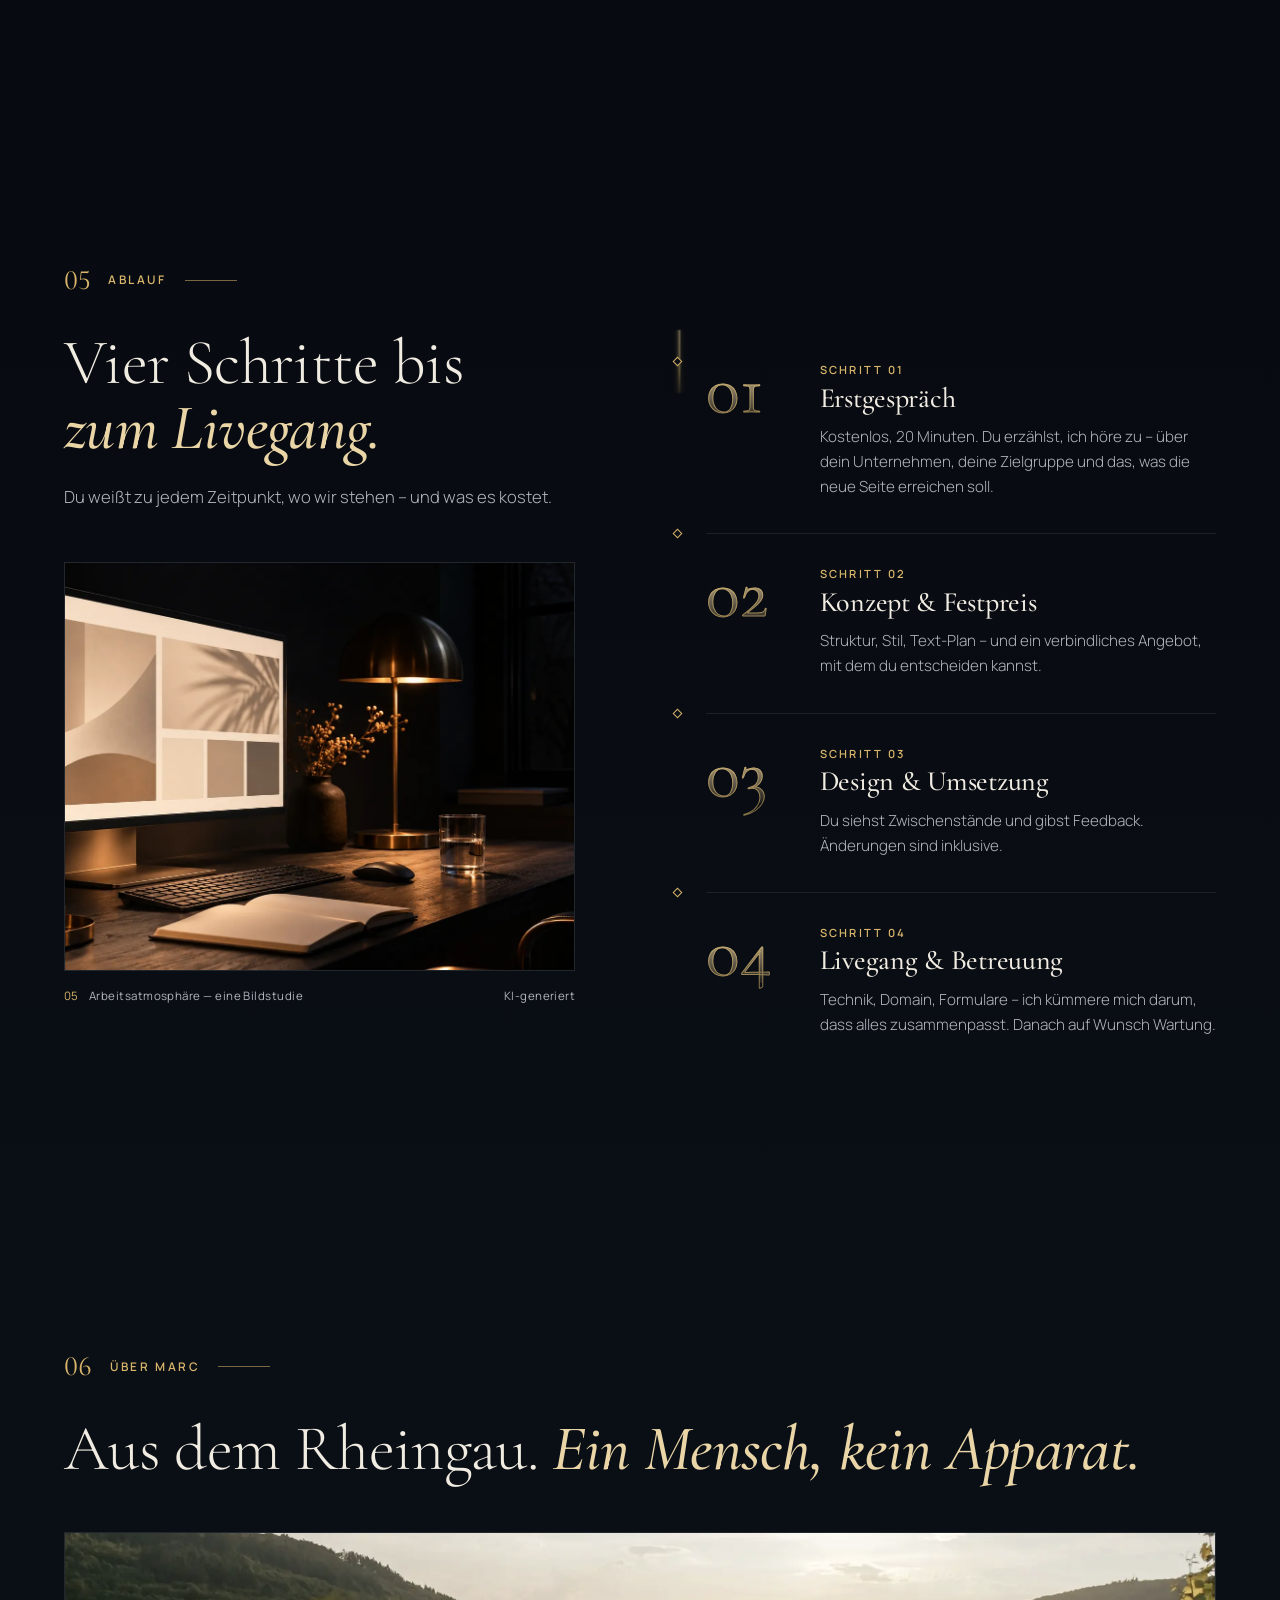
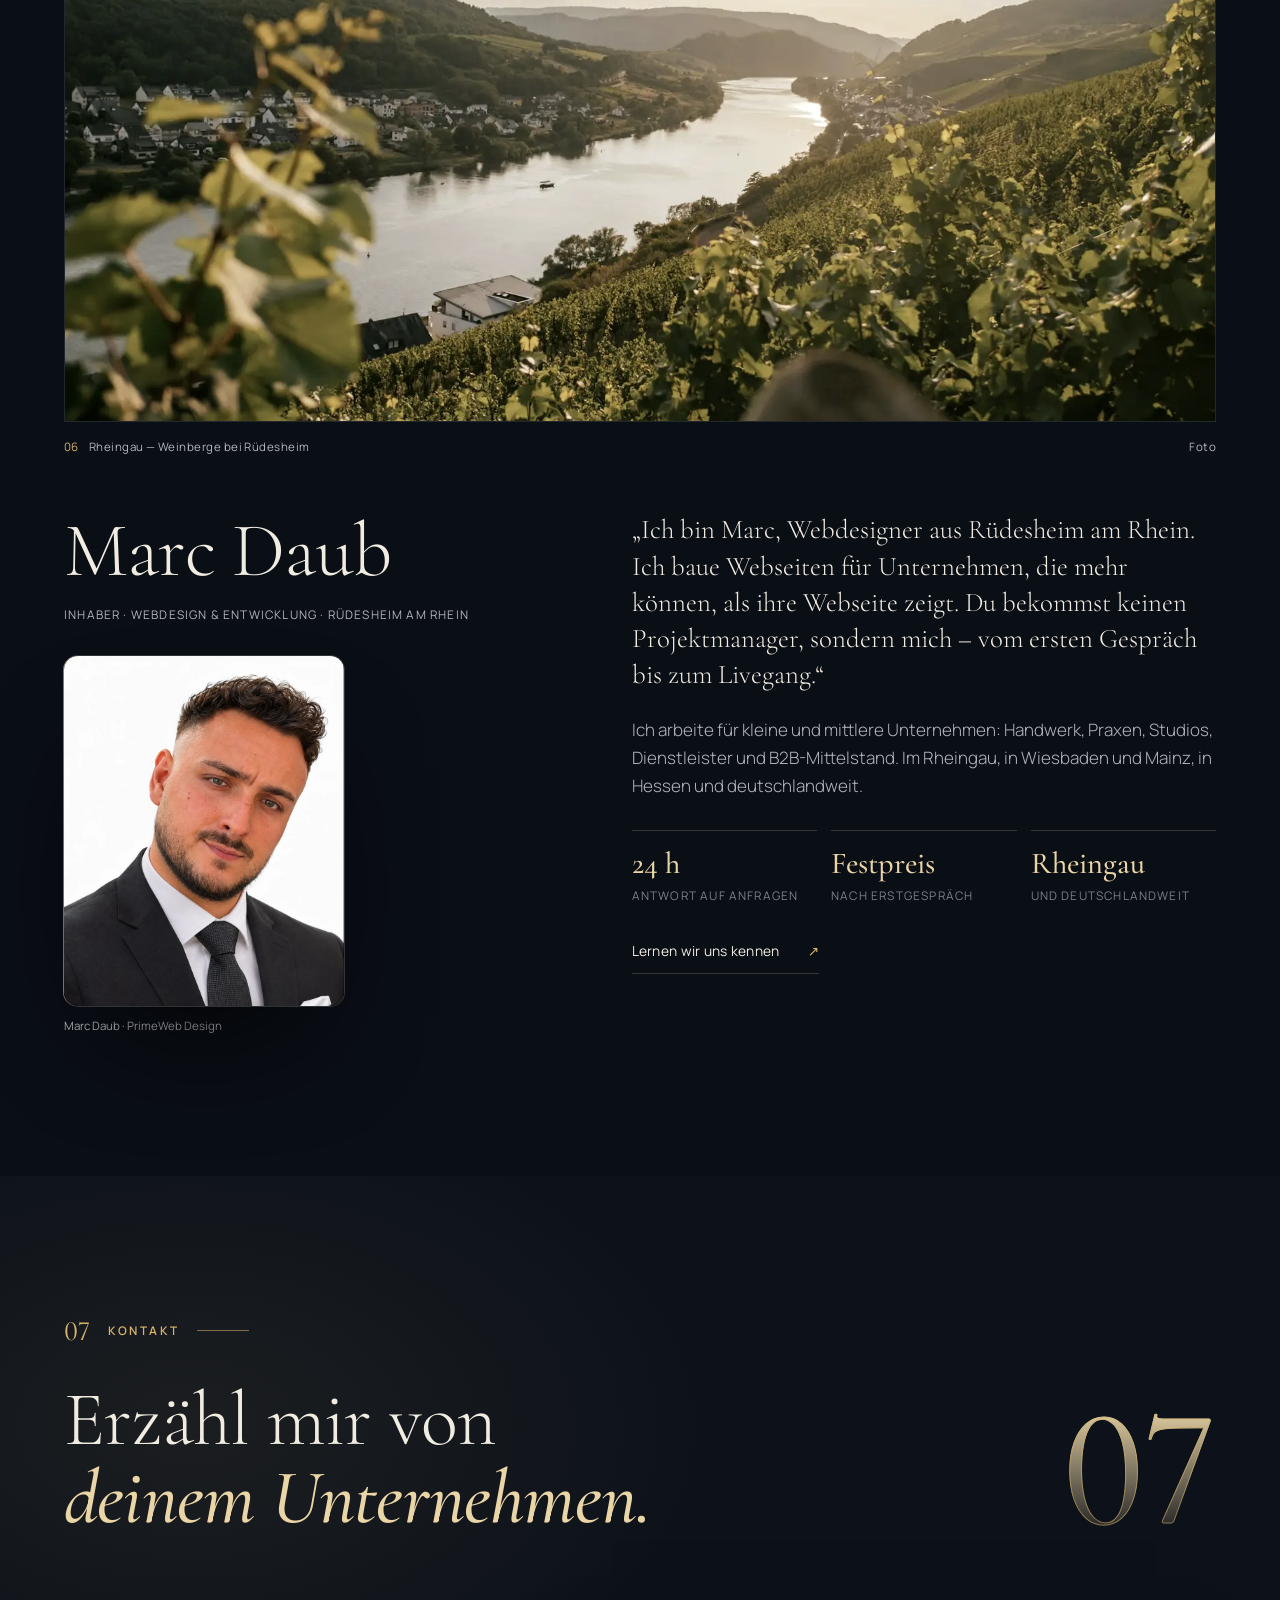
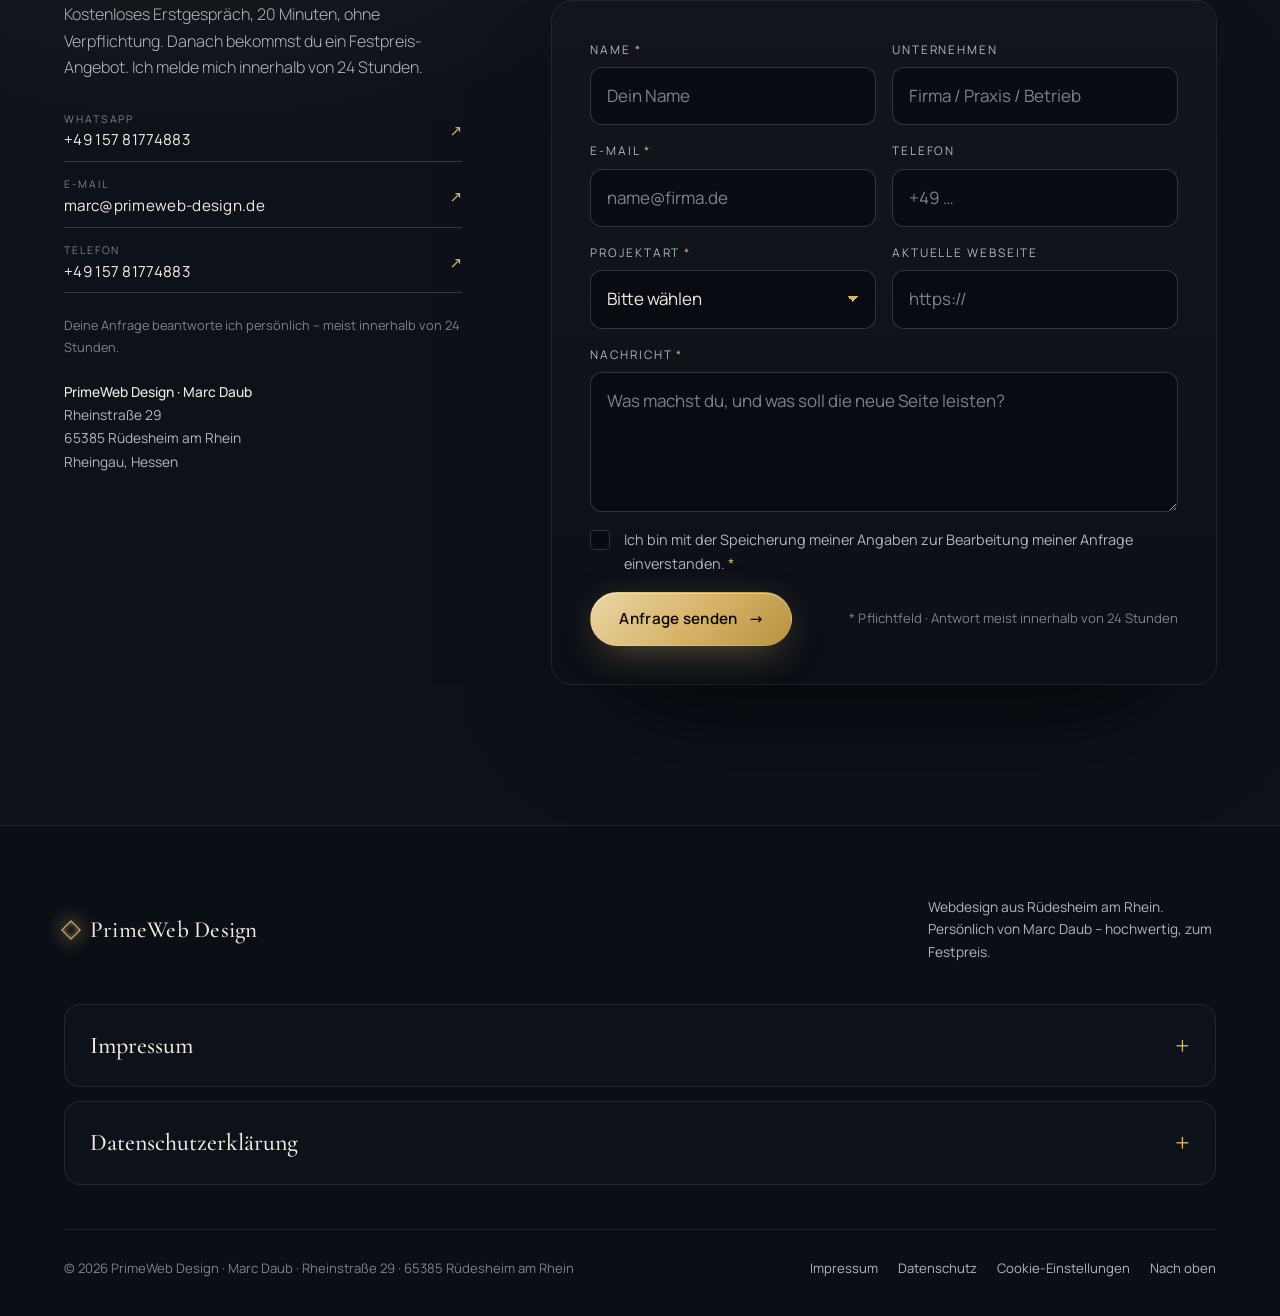
==== commit 4e9cb107: "Cookie-Banner mit Einwilligung, Google Tag Manager nur nach Akzeptieren - Banner mit gleichwertigen " ====
--- a/index.html
+++ b/index.html
@@ -25,7 +25,7 @@
     @font-face { font-family: "Cormorant Garamond"; font-style: italic; font-weight: 300 700; font-display: swap; src: url("./fonts/cormorant-garamond-italic-latin.woff2") format("woff2"); }
     @font-face { font-family: "Manrope"; font-style: normal; font-weight: 200 800; font-display: swap; src: url("./fonts/manrope-latin.woff2") format("woff2"); }
   </style>
-  <link rel="stylesheet" href="./primeweb-highend/style.css?v=7">
+  <link rel="stylesheet" href="./primeweb-highend/style.css?v=8">
   <script>document.documentElement.classList.replace('no-js','js');</script>
   <script type="importmap">
   {
@@ -38,7 +38,7 @@
   <script src="./primeweb-highend/vendor/gsap.min.js" defer></script>
   <script src="./primeweb-highend/vendor/ScrollTrigger.min.js" defer></script>
   <script src="./primeweb-highend/vendor/lenis.min.js" defer></script>
-  <script src="./primeweb-highend/app.js?v=5" defer></script>
+  <script src="./primeweb-highend/app.js?v=6" defer></script>
   <script type="module" src="./primeweb-highend/hero3d.js?v=2"></script>
   <!-- Gestaltung „Obsidian Gallery“ (Entwurf 11, November 2026). bilder/studie-*.webp sind KI-generierte Bildstudien, referenz-*.webp die echte Kundenreferenz. -->
   <script type="application/ld+json">
@@ -704,10 +704,11 @@
               <p><strong>3) Hosting</strong><br>Diese Website wird bei GitHub Pages gehostet, einem Dienst der GitHub, Inc., 88 Colin P. Kelly Jr. Street, San Francisco, CA 94107, USA. Beim Aufruf verarbeitet GitHub die unter Ziffer 2 genannten Server-Logfiles, auch über das Auslieferungsnetz (Content Delivery Network) des Dienstleisters Fastly, Inc., 475 Brannan St. #300, San Francisco, CA 94107, USA. Rechtsgrundlage ist Art. 6 Abs. 1 lit. f DSGVO (berechtigtes Interesse an einer schnellen und zuverlässigen Bereitstellung der Website). Für Datenübermittlungen in die USA haben sich die Anbieter dem EU-US Data Privacy Framework angeschlossen, das auf Basis eines Angemessenheitsbeschlusses der Europäischen Kommission ein angemessenes Datenschutzniveau sicherstellt. Weitere Informationen: <a href="https://docs.github.com/de/site-policy/privacy-policies/github-general-privacy-statement" target="_blank" rel="noopener">Datenschutzerklärung von GitHub</a>.</p>
               <p><strong>4) Anfrageformular und E-Mail</strong><br>Wenn Sie uns über das Anfrageformular oder per E-Mail kontaktieren, verarbeiten wir die von Ihnen angegebenen Daten (z. B. Name, Unternehmen, E-Mail-Adresse, Telefonnummer, Website, Paketwunsch und Nachricht) ausschließlich zur Bearbeitung Ihrer Anfrage. Rechtsgrundlage ist Art. 6 Abs. 1 lit. b DSGVO, soweit Ihre Anfrage auf den Abschluss eines Vertrages abzielt, im Übrigen Art. 6 Abs. 1 lit. f DSGVO (berechtigtes Interesse an der Beantwortung Ihres Anliegens). Die Formulardaten werden über eine Serverfunktion bei der Vercel Inc., 440 N Barranca Ave #4133, Covina, CA 91723, USA, entgegengenommen und per E-Mail an unser Postfach weitergeleitet. Unser E-Mail-Postfach wird von der IONOS SE, Elgendorfer Str. 57, 56410 Montabaur, Deutschland, bereitgestellt, mit der ein Vertrag zur Auftragsverarbeitung besteht. Vercel hat sich dem EU-US Data Privacy Framework angeschlossen. Ihre Daten werden gelöscht, sobald Ihre Anfrage abschließend bearbeitet ist und keine gesetzlichen Aufbewahrungspflichten entgegenstehen.</p>
               <p><strong>5) WhatsApp</strong><br>Sie können uns über einen Link auch per WhatsApp kontaktieren (Anbieter: WhatsApp Ireland Limited, Merrion Road, Dublin 4, D04 X2K5, Irland). Erst wenn Sie den Link anklicken, wird WhatsApp geöffnet. Nutzen Sie diesen Weg, verarbeiten wir Ihre Mobilfunknummer, Ihren Namen (falls angegeben) und Ihre Nachricht zur Beantwortung Ihres Anliegens gemäß Art. 6 Abs. 1 lit. b bzw. lit. f DSGVO. Dabei kann es zu Datenübertragungen an Server der Meta Platforms Inc. in den USA kommen; Meta hat sich dem EU-US Data Privacy Framework angeschlossen. Einzelheiten: <a href="https://www.whatsapp.com/legal/privacy-policy-eea" target="_blank" rel="noopener">Datenschutzhinweise von WhatsApp</a>.</p>
-              <p><strong>6) Keine Cookies, keine Fremdeinbindungen</strong><br>Diese Website setzt keine Cookies und verwendet keine Analyse- oder Werbedienste. Schriftarten, Skripte und Bilder werden ausschließlich von unserem eigenen Webspace geladen; eine Verbindung zu Google Fonts oder zu Content-Delivery-Netzwerken Dritter findet nicht statt. Lediglich beim Absenden des Anfrageformulars werden Daten wie unter Ziffer 4 beschrieben übermittelt.</p>
-              <p><strong>7) Ihre Rechte</strong><br>Sie haben gegenüber dem Verantwortlichen folgende Rechte: Auskunft (Art. 15 DSGVO), Berichtigung (Art. 16 DSGVO), Löschung (Art. 17 DSGVO), Einschränkung der Verarbeitung (Art. 18 DSGVO), Unterrichtung (Art. 19 DSGVO), Datenübertragbarkeit (Art. 20 DSGVO), Widerruf erteilter Einwilligungen mit Wirkung für die Zukunft (Art. 7 Abs. 3 DSGVO) sowie Beschwerde bei einer Datenschutz-Aufsichtsbehörde (Art. 77 DSGVO), etwa beim Hessischen Beauftragten für Datenschutz und Informationsfreiheit.</p>
+              <p><strong>6) Google Tag Manager und Google Analytics 4 (nur mit Einwilligung)</strong><br>Wenn Sie im Cookie-Hinweis auf „Akzeptieren“ klicken, laden wir den Google Tag Manager und darüber Google Analytics 4 der Google Ireland Limited, Gordon House, Barrow Street, Dublin 4, Irland. Google Analytics erfasst, wie Besucher die Website nutzen (z. B. aufgerufene Bereiche, Verweildauer, ungefähre Herkunftsregion, Gerät und Browser). Dabei werden Cookies gesetzt und Ihre IP-Adresse an Google übertragen; Google Analytics 4 kürzt IP-Adressen vor der Speicherung. Eine Übermittlung an die Google LLC in den USA ist möglich; Google hat sich dem EU-US Data Privacy Framework angeschlossen. Die Daten werden in Google Analytics 14 Monate gespeichert. Rechtsgrundlage ist Ihre Einwilligung (Art. 6 Abs. 1 lit. a DSGVO, § 25 Abs. 1 TDDDG). Ohne Einwilligung – oder nach „Ablehnen“ – wird nichts von Google geladen. Sie können Ihre Einwilligung jederzeit mit Wirkung für die Zukunft über den Link „Cookie-Einstellungen“ am Seitenende widerrufen. Weitere Informationen: <a href="https://policies.google.com/privacy?hl=de" target="_blank" rel="noopener">Datenschutzerklärung von Google</a>.</p>
+              <p><strong>7) Cookie-Hinweis, lokale Speicherung, Schriften und Skripte</strong><br>Ihre Entscheidung im Cookie-Hinweis wird im lokalen Speicher Ihres Browsers abgelegt, damit der Hinweis nicht bei jedem Besuch erneut erscheint. Diese Angabe verbleibt auf Ihrem Gerät und wird nicht an uns übermittelt (§ 25 Abs. 2 Nr. 2 TDDDG). Schriftarten, Skripte und Bilder dieser Website werden von unserem eigenen Webspace geladen; eine Verbindung zu Google Fonts oder zu Content-Delivery-Netzwerken Dritter findet nicht statt. Außer den unter Ziffer 6 beschriebenen Diensten setzt die Website keine Cookies.</p>
+              <p><strong>8) Ihre Rechte</strong><br>Sie haben gegenüber dem Verantwortlichen folgende Rechte: Auskunft (Art. 15 DSGVO), Berichtigung (Art. 16 DSGVO), Löschung (Art. 17 DSGVO), Einschränkung der Verarbeitung (Art. 18 DSGVO), Unterrichtung (Art. 19 DSGVO), Datenübertragbarkeit (Art. 20 DSGVO), Widerruf erteilter Einwilligungen mit Wirkung für die Zukunft (Art. 7 Abs. 3 DSGVO) sowie Beschwerde bei einer Datenschutz-Aufsichtsbehörde (Art. 77 DSGVO), etwa beim Hessischen Beauftragten für Datenschutz und Informationsfreiheit.</p>
               <p><strong>WIDERSPRUCHSRECHT (Art. 21 DSGVO)</strong><br>WENN WIR IHRE PERSONENBEZOGENEN DATEN AUF GRUNDLAGE UNSERES BERECHTIGTEN INTERESSES VERARBEITEN, HABEN SIE DAS RECHT, AUS GRÜNDEN, DIE SICH AUS IHRER BESONDEREN SITUATION ERGEBEN, JEDERZEIT WIDERSPRUCH GEGEN DIESE VERARBEITUNG MIT WIRKUNG FÜR DIE ZUKUNFT EINZULEGEN. WIR BEENDEN DANN DIE VERARBEITUNG, ES SEI DENN, WIR KÖNNEN ZWINGENDE SCHUTZWÜRDIGE GRÜNDE NACHWEISEN, DIE IHRE INTERESSEN, RECHTE UND FREIHEITEN ÜBERWIEGEN, ODER DIE VERARBEITUNG DIENT DER GELTENDMACHUNG, AUSÜBUNG ODER VERTEIDIGUNG VON RECHTSANSPRÜCHEN. WERDEN IHRE DATEN ZUR DIREKTWERBUNG VERARBEITET, KÖNNEN SIE DIESER VERARBEITUNG JEDERZEIT WIDERSPRECHEN; WIR VERARBEITEN IHRE DATEN DANN NICHT MEHR FÜR DIESE ZWECKE.</p>
-              <p><strong>8) Speicherdauer</strong><br>Die Dauer der Speicherung richtet sich nach dem jeweiligen Zweck und den gesetzlichen Aufbewahrungsfristen (z. B. handels- und steuerrechtliche Fristen). Auf Grundlage einer Einwilligung verarbeitete Daten speichern wir, bis Sie die Einwilligung widerrufen. Auf Grundlage berechtigter Interessen verarbeitete Daten speichern wir, bis Sie widersprechen, sofern keine zwingenden Gründe entgegenstehen.</p>
+              <p><strong>9) Speicherdauer</strong><br>Die Dauer der Speicherung richtet sich nach dem jeweiligen Zweck und den gesetzlichen Aufbewahrungsfristen (z. B. handels- und steuerrechtliche Fristen). Auf Grundlage einer Einwilligung verarbeitete Daten speichern wir, bis Sie die Einwilligung widerrufen. Auf Grundlage berechtigter Interessen verarbeitete Daten speichern wir, bis Sie widersprechen, sofern keine zwingenden Gründe entgegenstehen.</p>
               <p><em>Stand: November 2026</em></p>
             </div>
           </details>
@@ -717,10 +718,22 @@
       <div class="foot-links">
         <a href="#rechtliches">Impressum</a>
         <a href="#rechtliches">Datenschutz</a>
+        <a href="#cookies" id="cookieSettings">Cookie-Einstellungen</a>
         <a href="#start">Nach oben</a>
       </div>
     </div>
   </div>
 </footer>
+<!-- Cookie-Banner: Google Tag Manager (GTM-N4ML7QKC) wird erst nach „Akzeptieren“ geladen (app.js) -->
+<div class="cookie" id="cookieBanner" hidden role="dialog" aria-labelledby="cookie-title" aria-describedby="cookie-text">
+  <div class="cookie__inner">
+    <p class="cookie__title" id="cookie-title">Besucherstatistik erlauben?</p>
+    <p class="cookie__text" id="cookie-text">Ich würde gern wissen, wie viele Menschen diese Seite besuchen. Dafür nutze ich Google Analytics über den Google Tag Manager – aber nur, wenn du zustimmst. Ohne Zustimmung wird nichts nachgeladen und nichts gespeichert. Mehr dazu in der <a href="#datenschutz" data-open-legal="datenschutz">Datenschutzerklärung</a>.</p>
+    <div class="cookie__actions">
+      <button class="btn btn-ghost" type="button" id="cookieDecline">Ablehnen</button>
+      <button class="btn btn-gold" type="button" id="cookieAccept">Akzeptieren</button>
+    </div>
+  </div>
+</div>
 </body>
 </html>
--- a/primeweb-highend/style.css
+++ b/primeweb-highend/style.css
@@ -960,3 +960,25 @@
   .parallax > img { transform: none !important; }
   .laptop-stage { --open: 0deg; --rise: 1; }
 }
+
+/* ---------- Cookie-Banner ---------- */
+.cookie {
+  position: fixed; left: 50%; bottom: 18px; z-index: 90;
+  width: min(100% - 24px, 640px); transform: translate(-50%, 24px); opacity: 0;
+  transition: opacity 0.4s var(--ease), transform 0.5s var(--ease);
+}
+.cookie.is-visible { opacity: 1; transform: translate(-50%, 0); }
+.cookie__inner {
+  padding: 22px 24px; border: 1px solid var(--gold-line); border-radius: 18px;
+  background: rgba(13, 18, 26, 0.96); box-shadow: 0 30px 80px rgba(0, 0, 0, 0.6);
+}
+.cookie__title { margin: 0 0 8px; font-family: var(--display); font-size: 1.5rem; line-height: 1.1; color: var(--text); }
+.cookie__text { margin: 0; color: var(--muted); font-size: 0.92rem; line-height: 1.6; max-width: none; }
+.cookie__text a { color: var(--gold); text-decoration: underline; text-underline-offset: 3px; }
+.cookie__actions { display: flex; flex-wrap: wrap; gap: 10px; justify-content: flex-end; margin-top: 18px; }
+.cookie__actions .btn { min-height: 46px; }
+@media (max-width: 560px) {
+  .cookie { bottom: 10px; }
+  .cookie__inner { padding: 18px; border-radius: 14px; }
+  .cookie__actions .btn { flex: 1 1 45%; }
+}
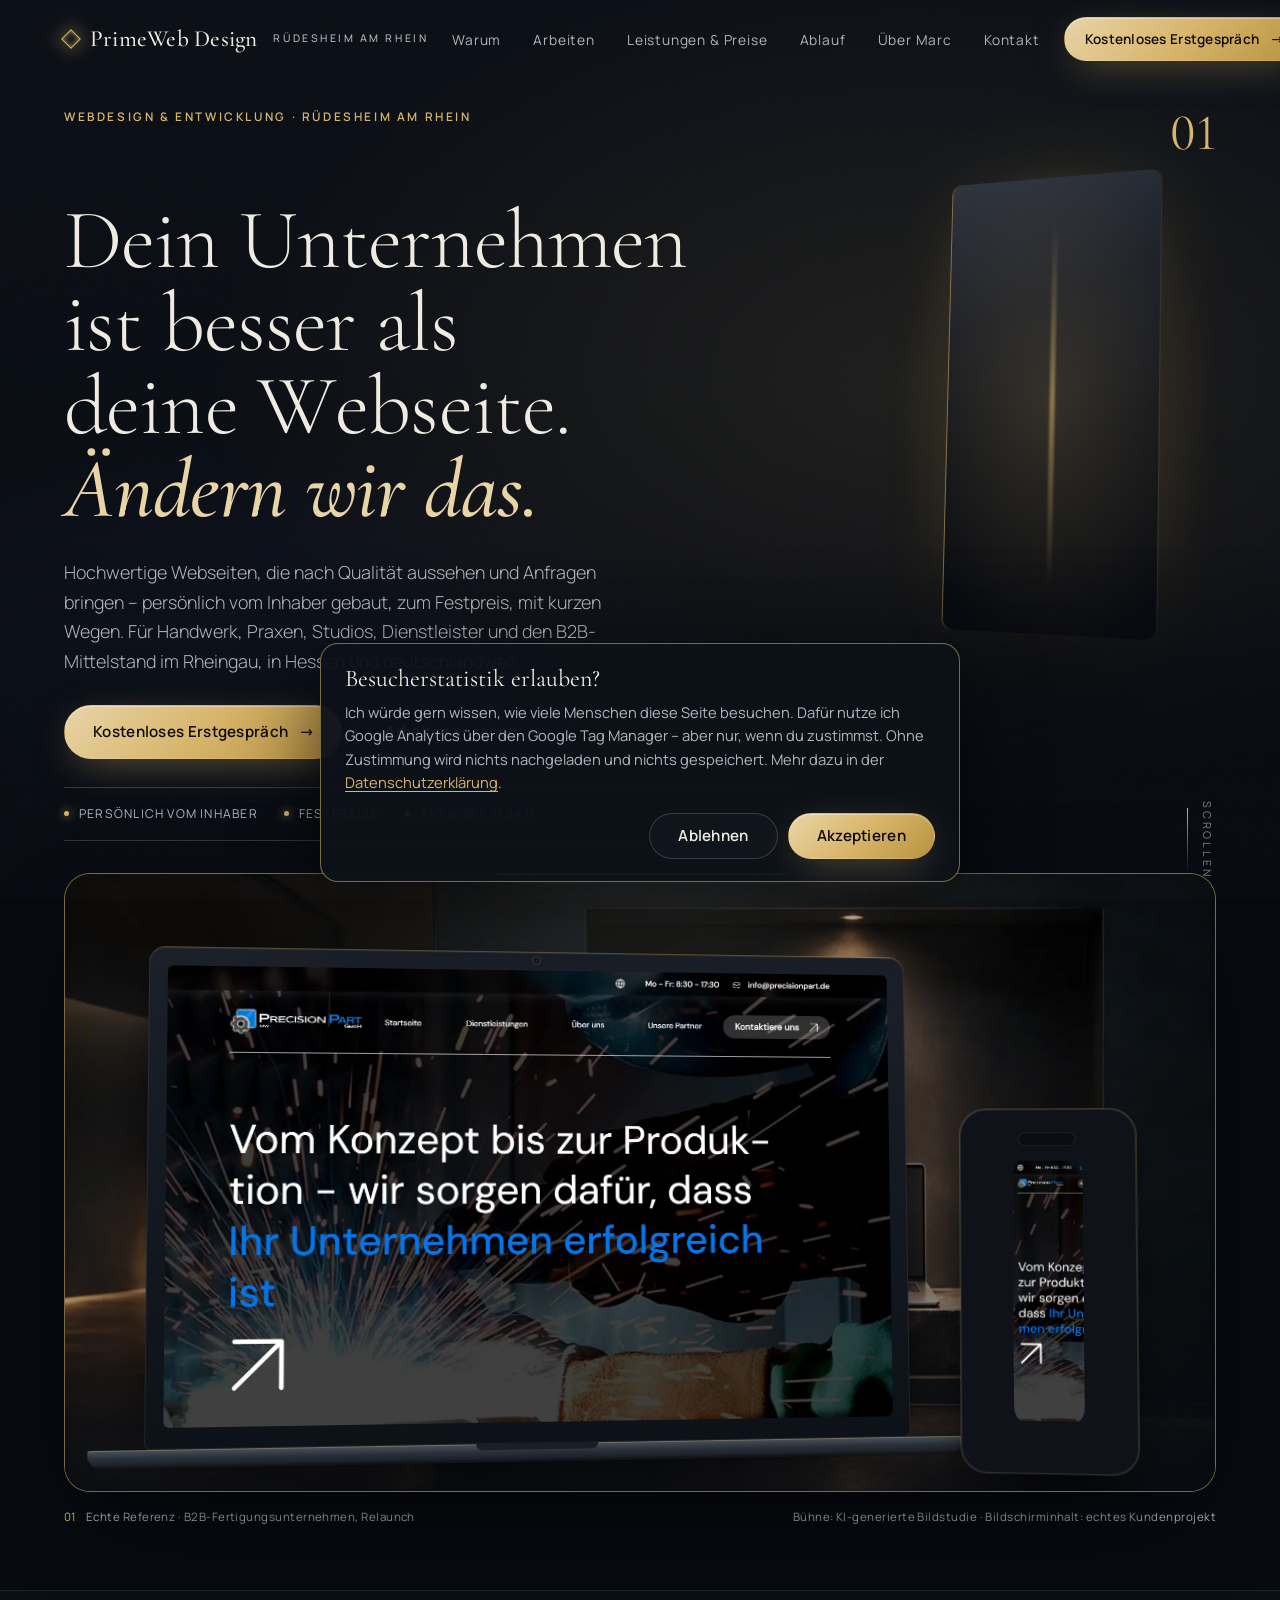
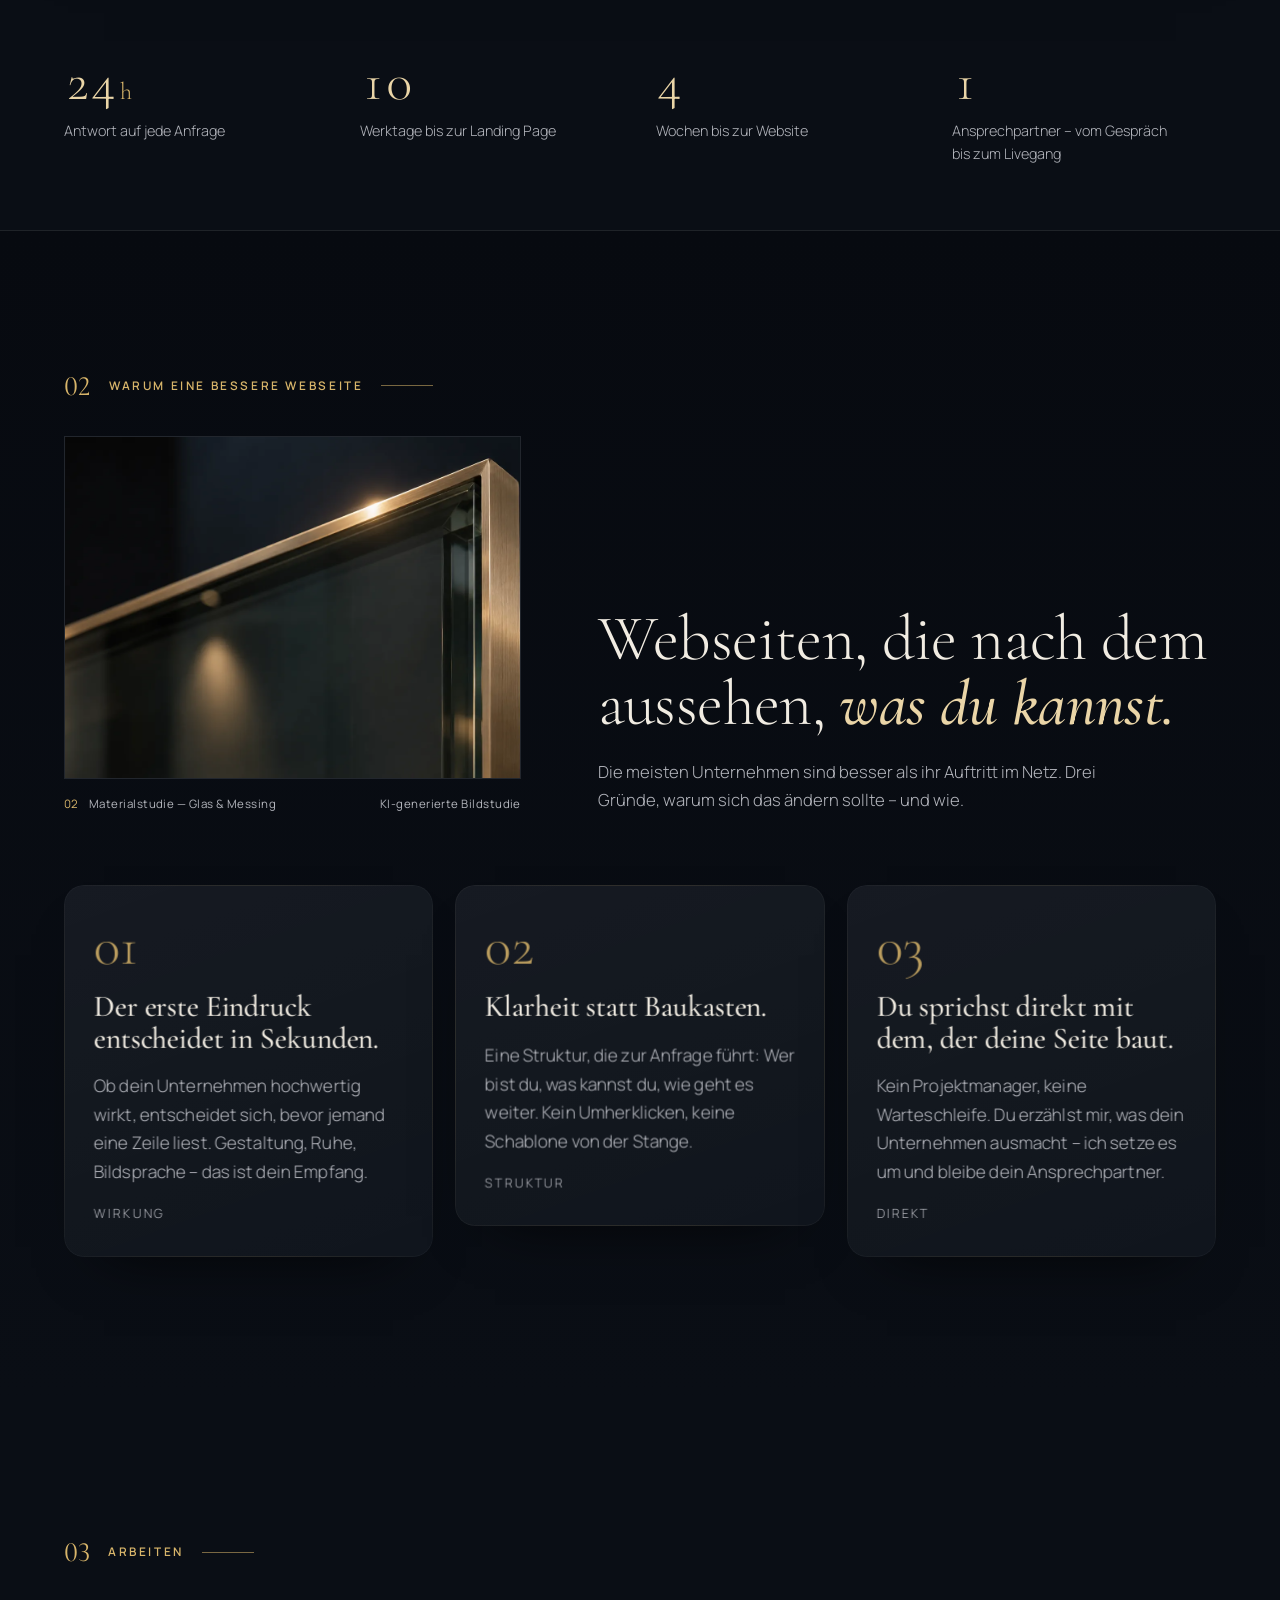
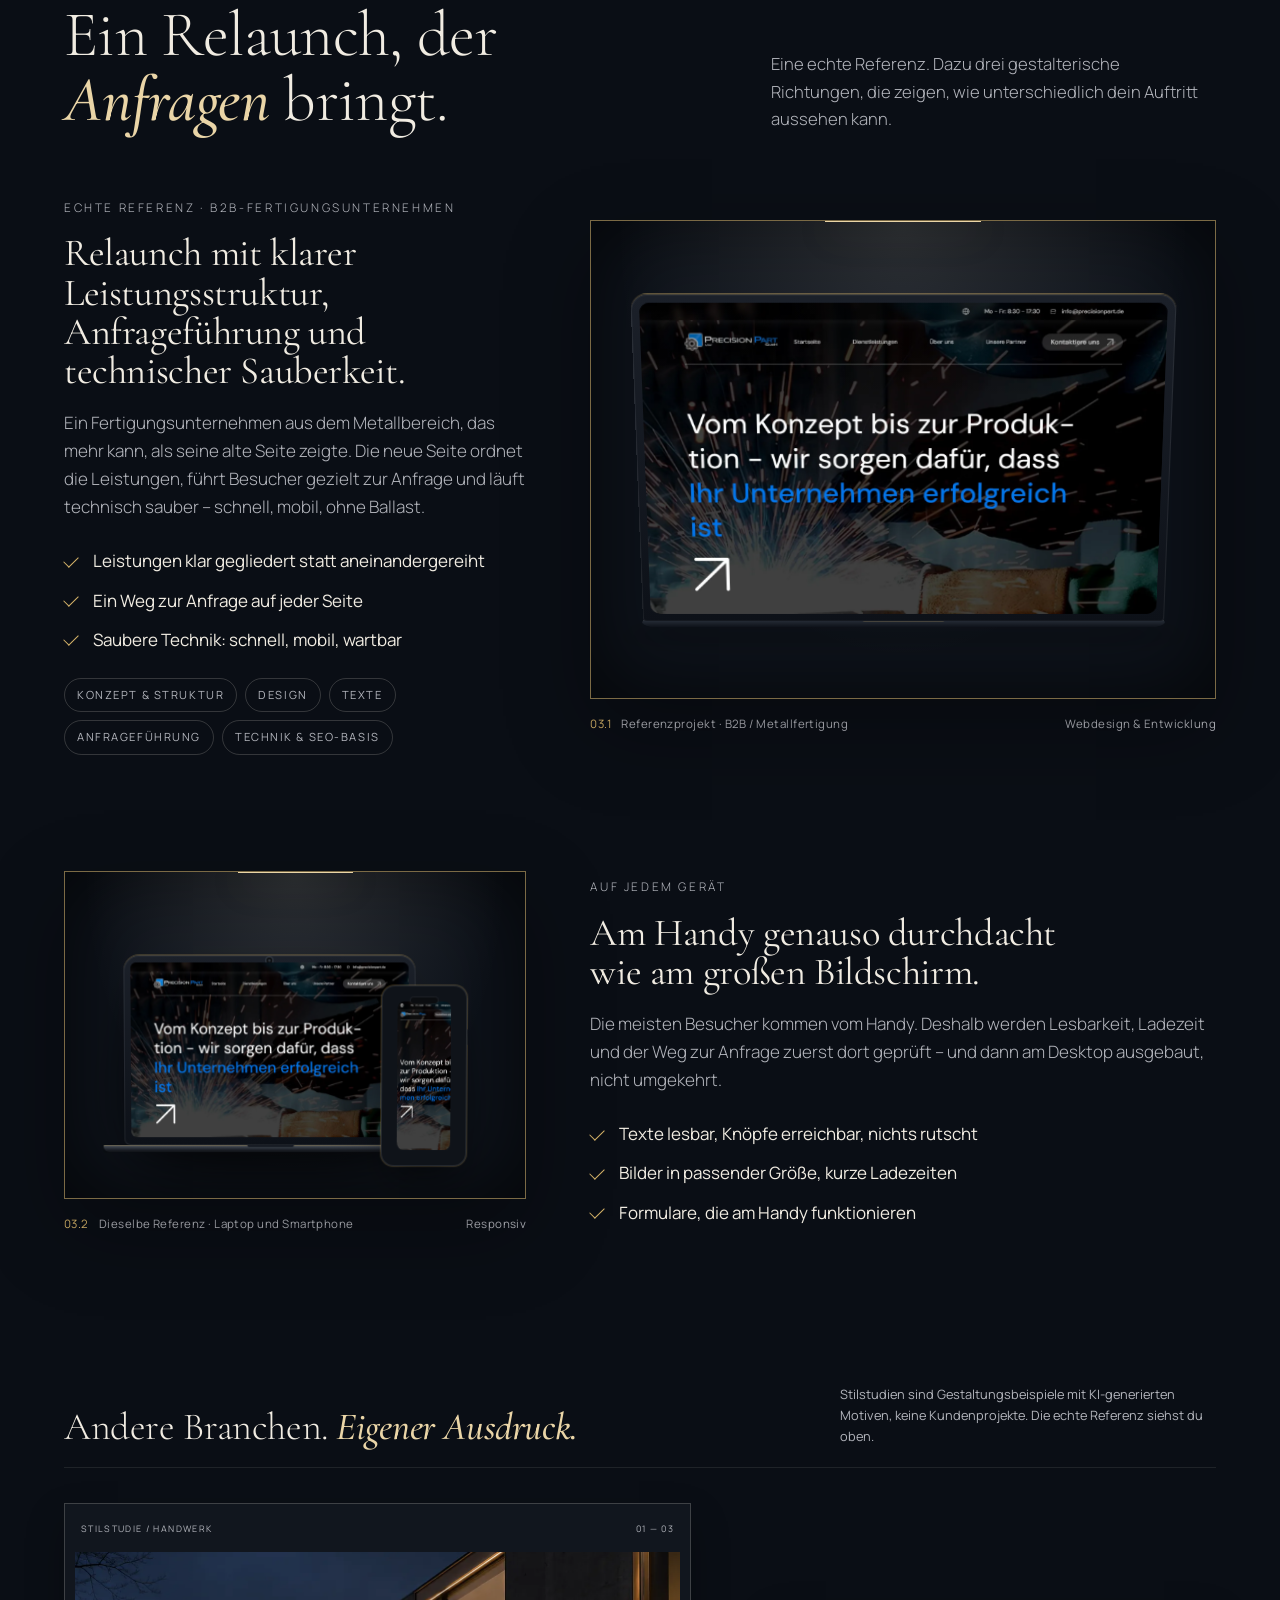
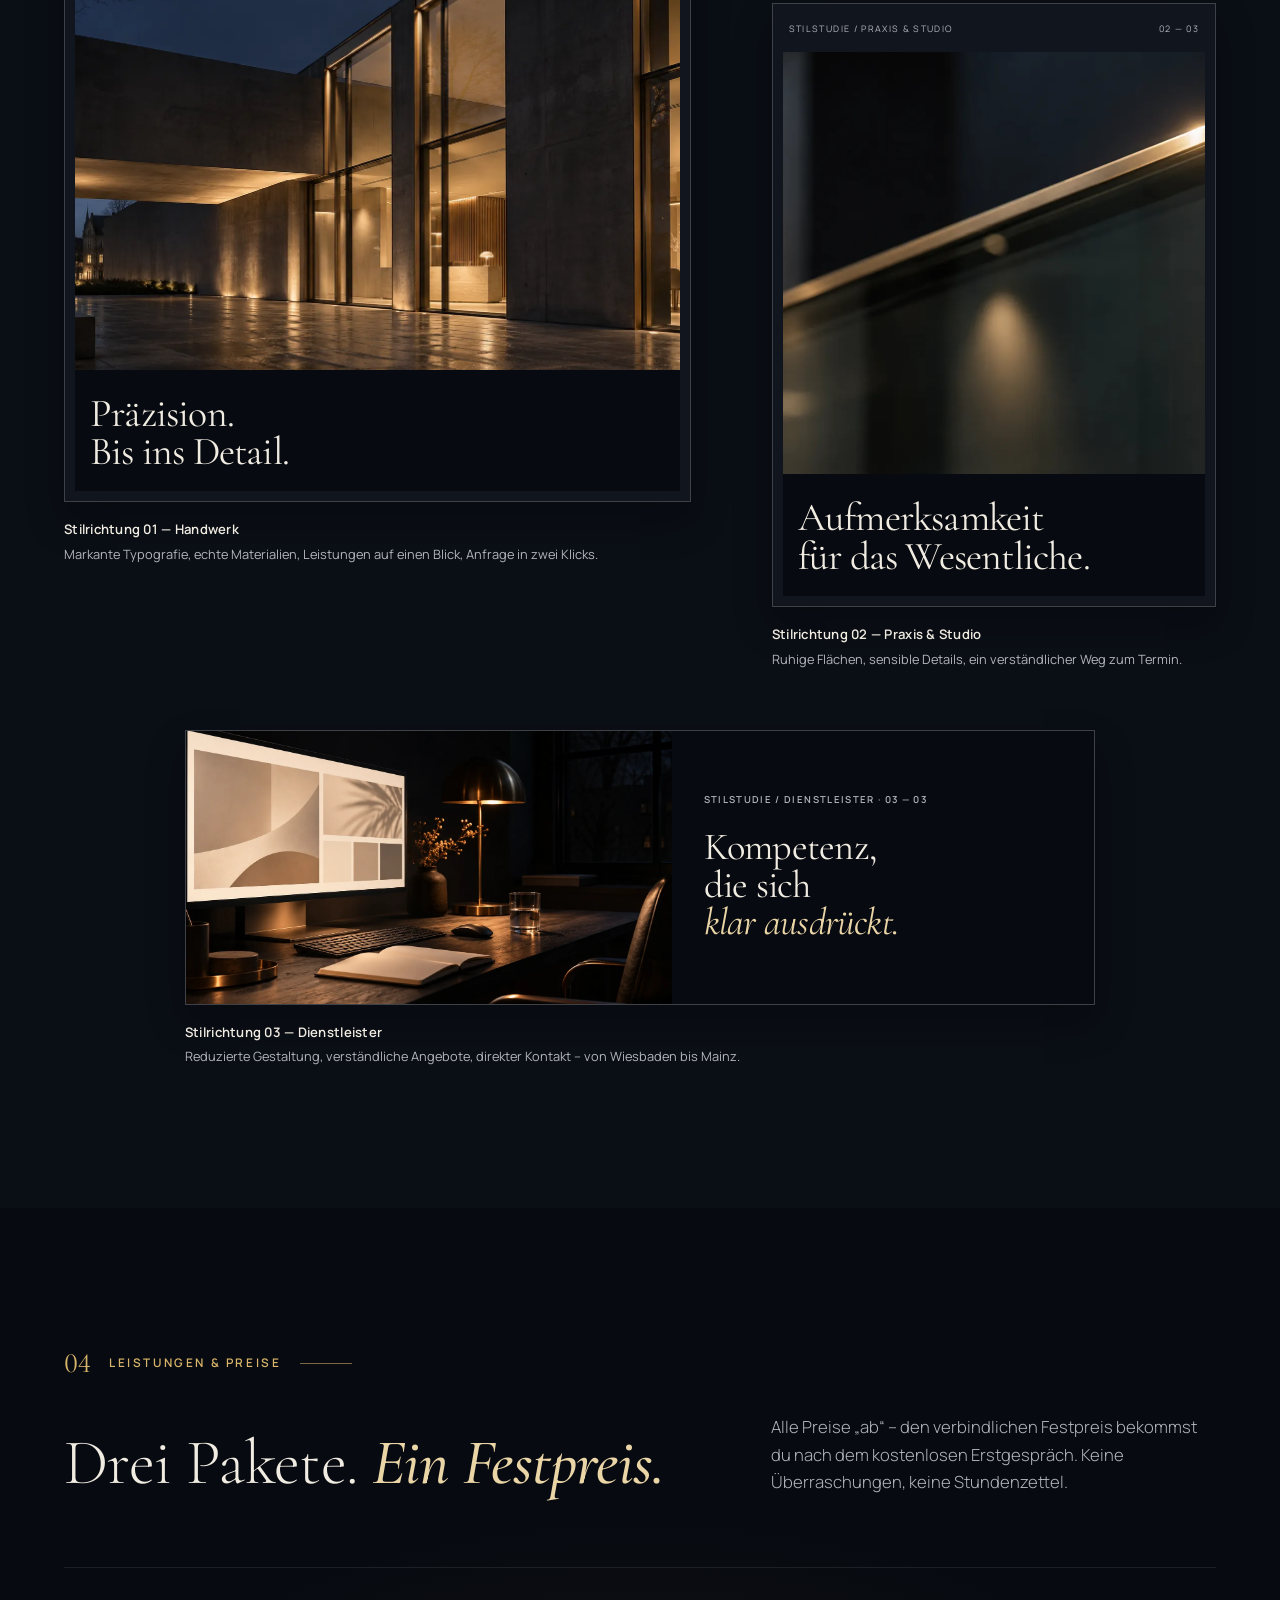
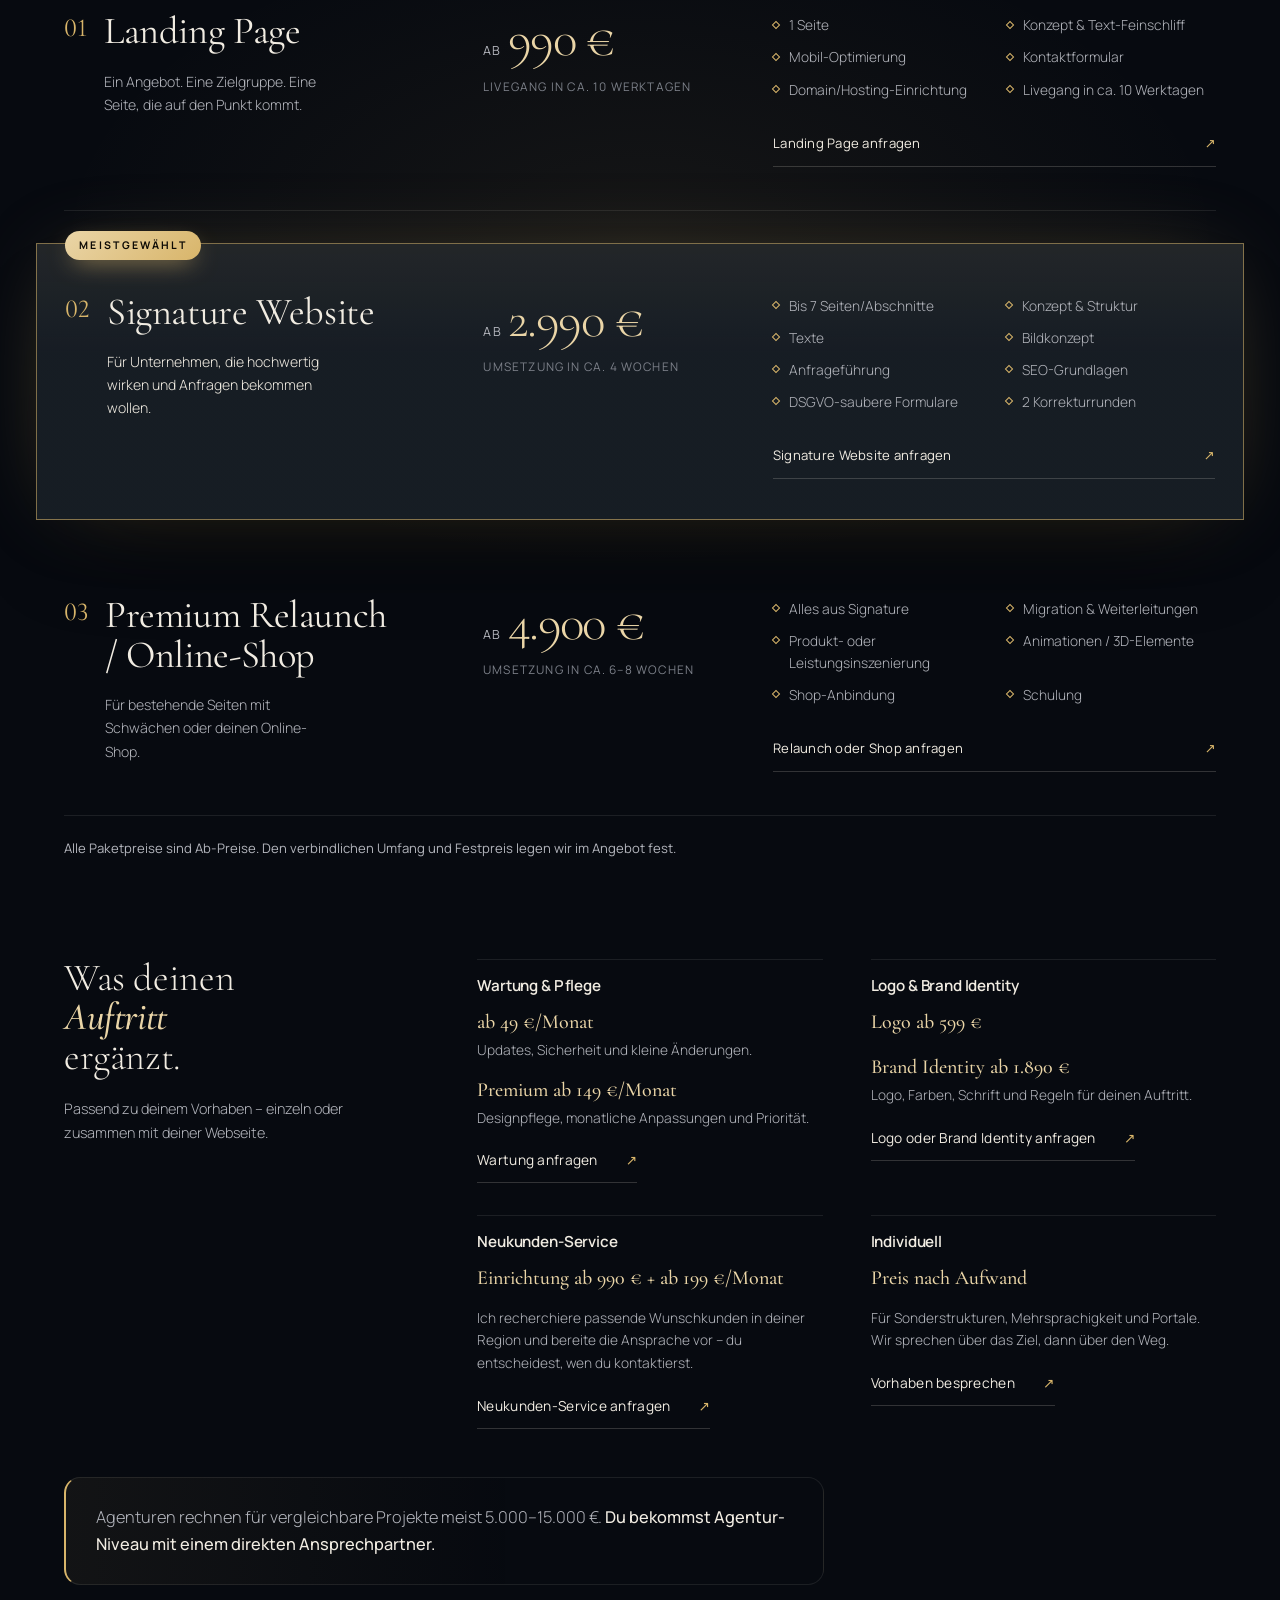
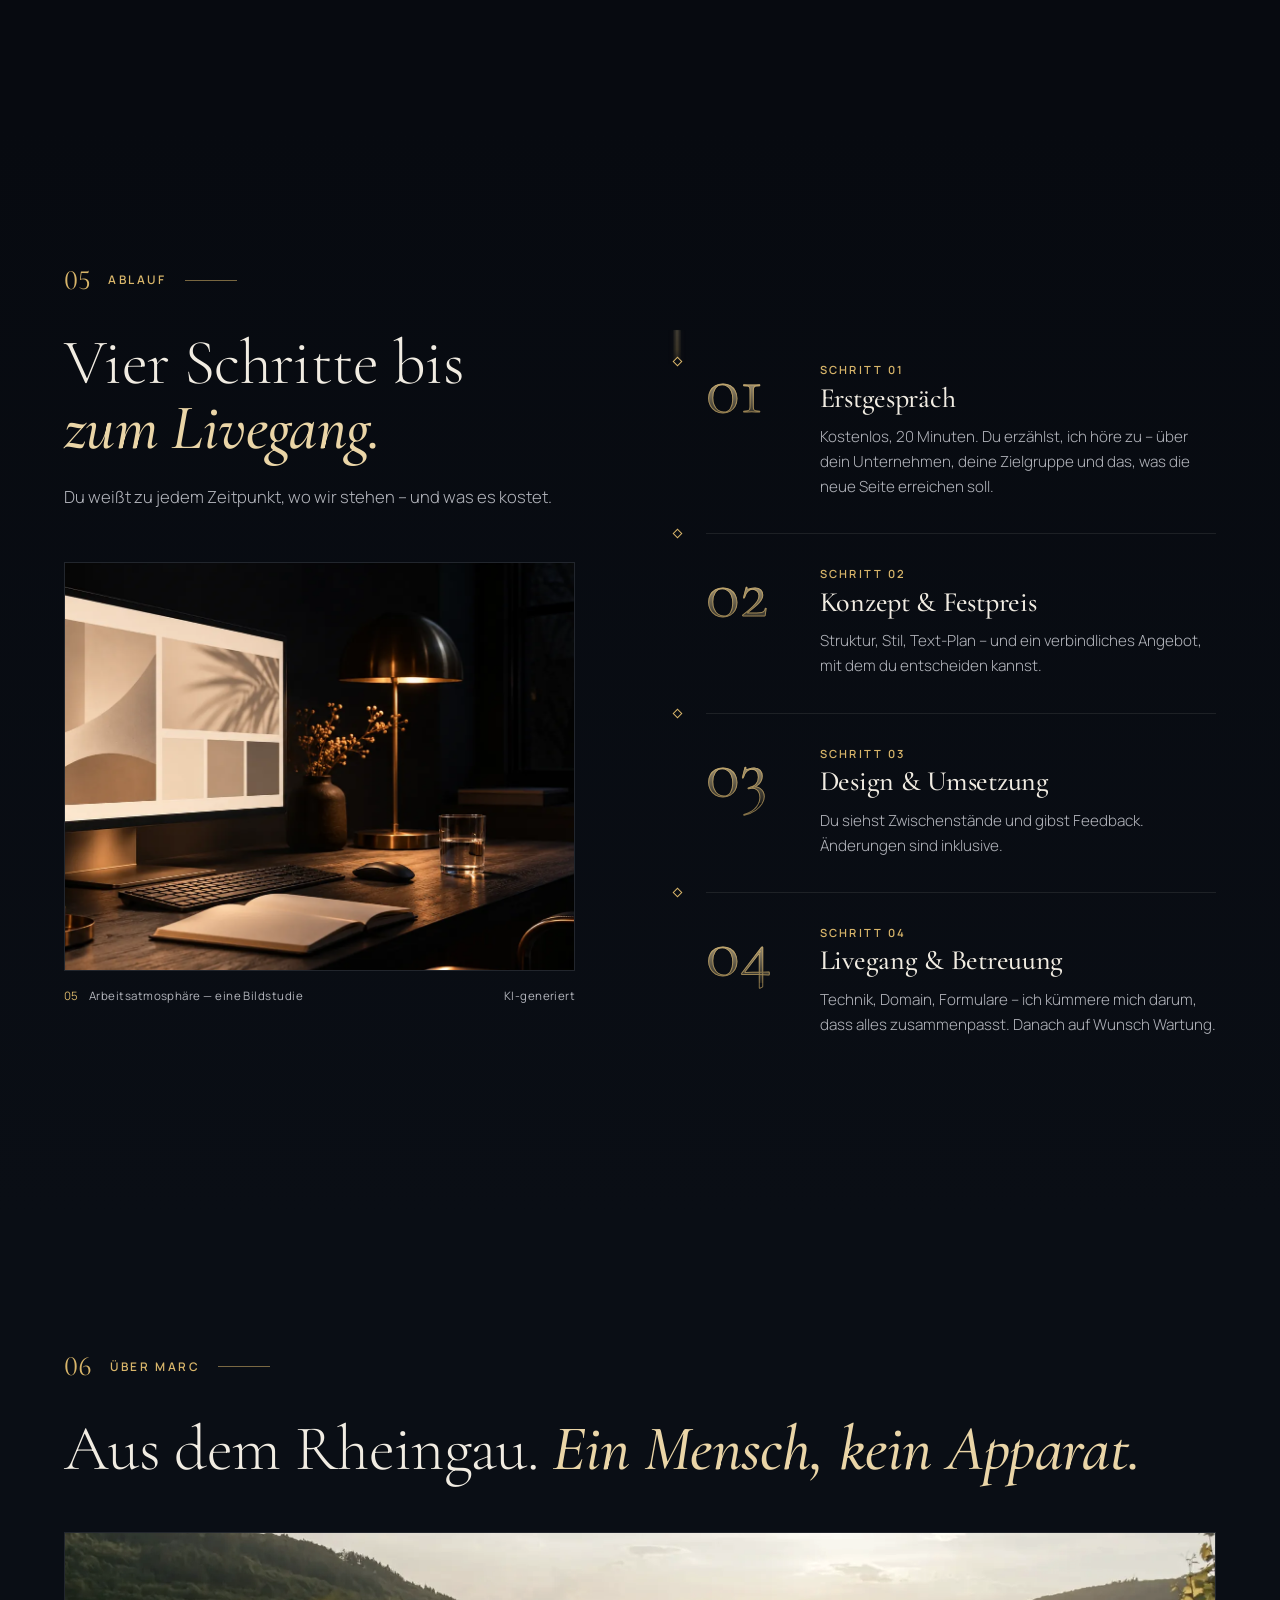
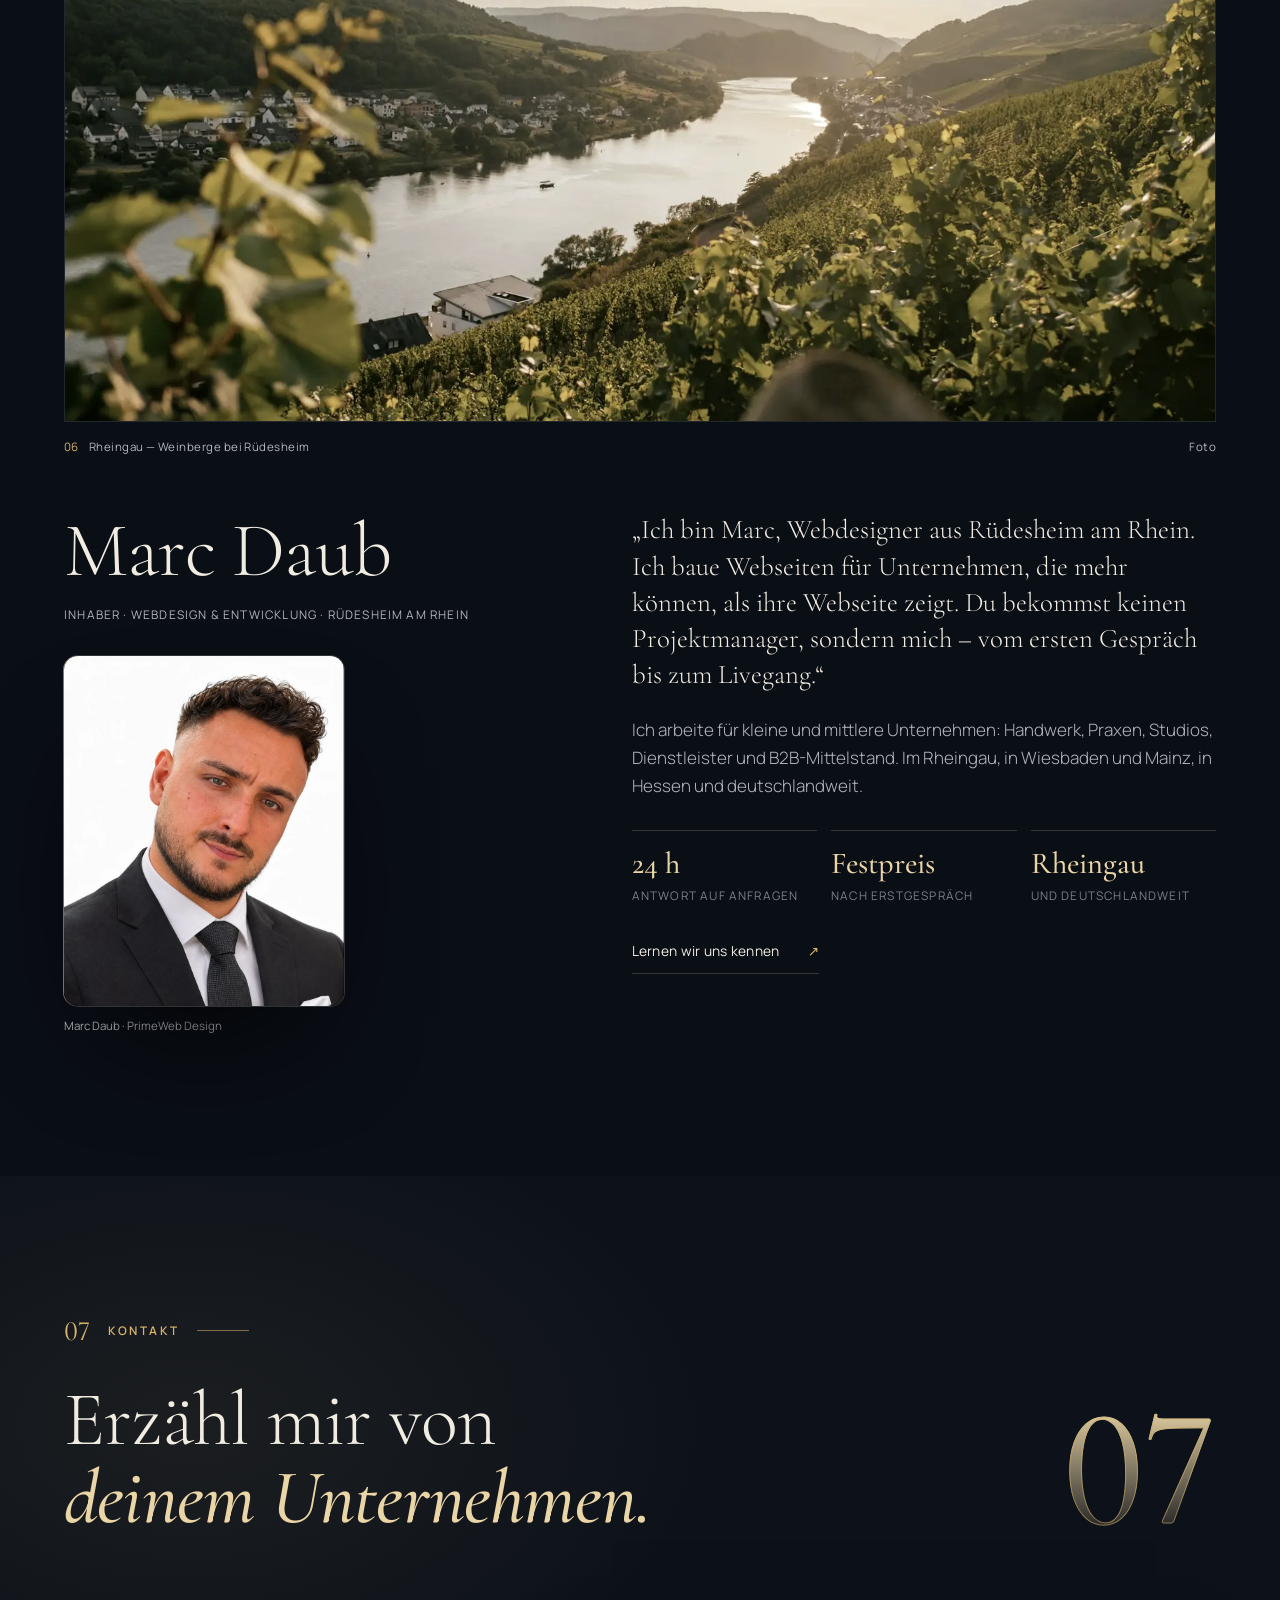
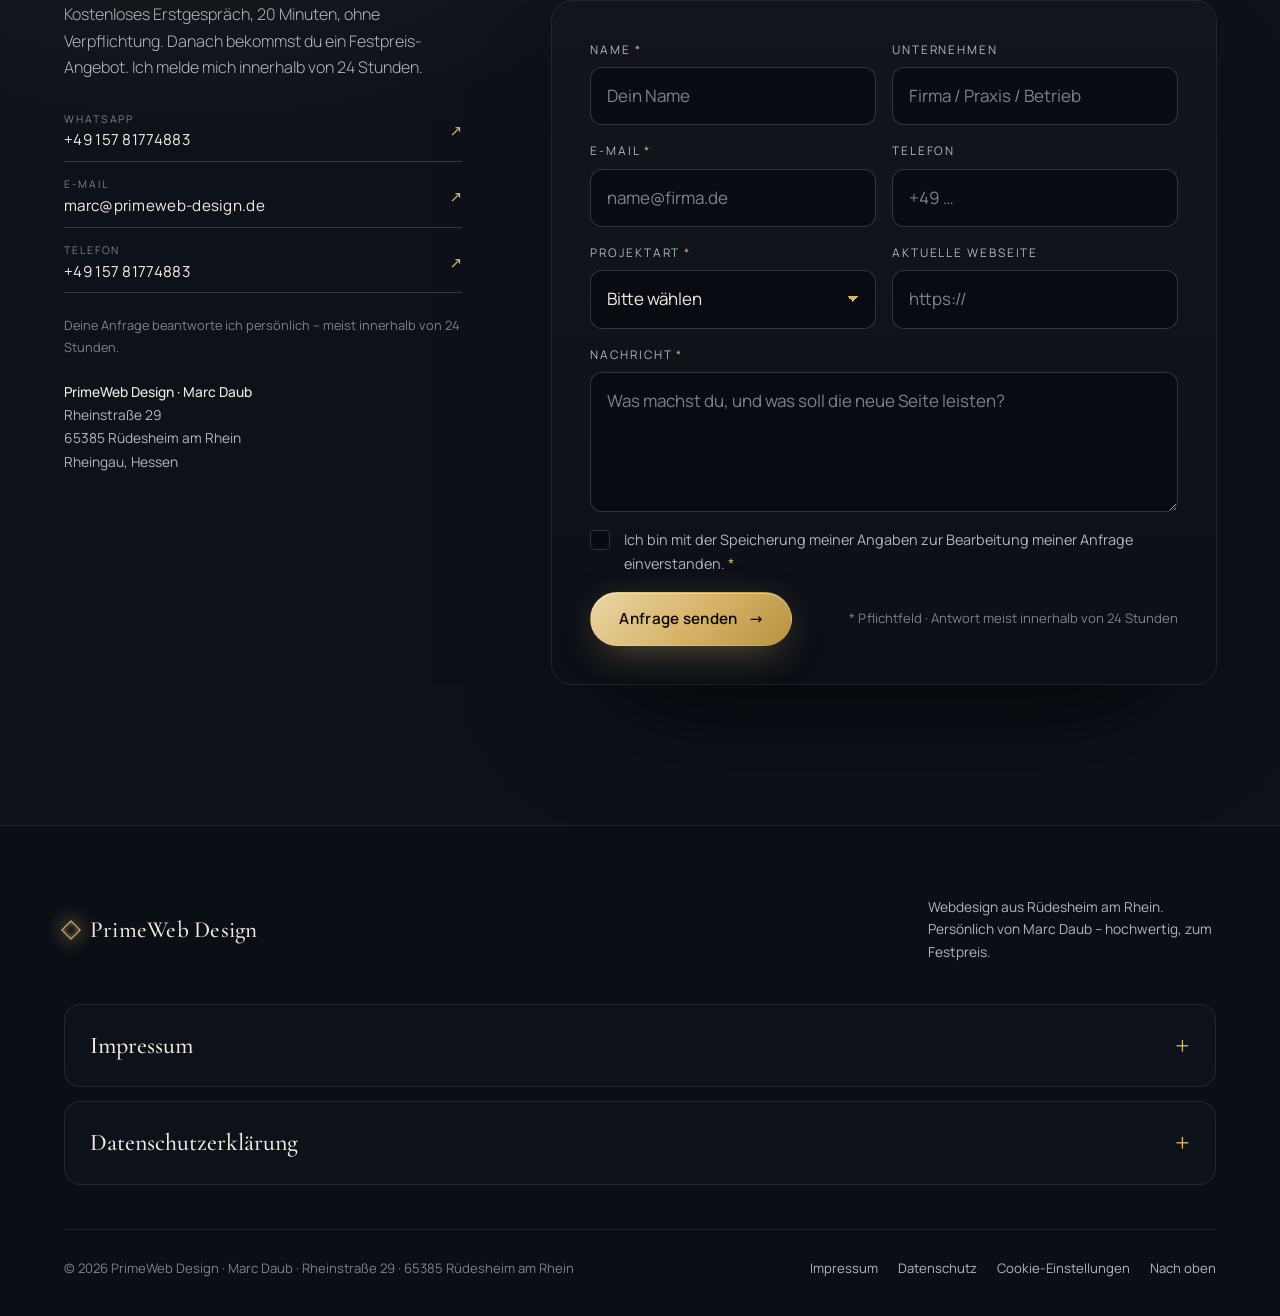
==== commit d8cf85bf: "Rechtstext-Links: Impressum/Datenschutz aus Banner und Footer aufklappen und anspringen - details-El" ====
--- a/index.html
+++ b/index.html
@@ -25,7 +25,7 @@
     @font-face { font-family: "Cormorant Garamond"; font-style: italic; font-weight: 300 700; font-display: swap; src: url("./fonts/cormorant-garamond-italic-latin.woff2") format("woff2"); }
     @font-face { font-family: "Manrope"; font-style: normal; font-weight: 200 800; font-display: swap; src: url("./fonts/manrope-latin.woff2") format("woff2"); }
   </style>
-  <link rel="stylesheet" href="./primeweb-highend/style.css?v=8">
+  <link rel="stylesheet" href="./primeweb-highend/style.css?v=9">
   <script>document.documentElement.classList.replace('no-js','js');</script>
   <script type="importmap">
   {
@@ -38,7 +38,7 @@
   <script src="./primeweb-highend/vendor/gsap.min.js" defer></script>
   <script src="./primeweb-highend/vendor/ScrollTrigger.min.js" defer></script>
   <script src="./primeweb-highend/vendor/lenis.min.js" defer></script>
-  <script src="./primeweb-highend/app.js?v=6" defer></script>
+  <script src="./primeweb-highend/app.js?v=7" defer></script>
   <script type="module" src="./primeweb-highend/hero3d.js?v=2"></script>
   <!-- Gestaltung „Obsidian Gallery“ (Entwurf 11, November 2026). bilder/studie-*.webp sind KI-generierte Bildstudien, referenz-*.webp die echte Kundenreferenz. -->
   <script type="application/ld+json">
@@ -673,7 +673,7 @@
     </div>
     <h2 id="legal-heading" class="sr-only">Rechtliches</h2>
     <div class="legal-grid">
-          <details class="legal-card reveal" data-rotate-icon>
+          <details class="legal-card reveal" id="impressum" data-rotate-icon>
             <summary>
               <span>Impressum</span>
               <span class="legal-icon" data-faq-icon aria-hidden="true">+</span>
@@ -693,7 +693,7 @@
             </div>
           </details>
 
-          <details class="legal-card reveal delay-1" data-rotate-icon>
+          <details class="legal-card reveal delay-1" id="datenschutz" data-rotate-icon>
             <summary>
               <span>Datenschutzerklärung</span>
               <span class="legal-icon" data-faq-icon aria-hidden="true">+</span>
@@ -716,8 +716,8 @@
     <div class="foot-line">
       <span>© 2026 PrimeWeb Design · Marc Daub · Rheinstraße 29 · 65385 Rüdesheim am Rhein</span>
       <div class="foot-links">
-        <a href="#rechtliches">Impressum</a>
-        <a href="#rechtliches">Datenschutz</a>
+        <a href="#impressum">Impressum</a>
+        <a href="#datenschutz">Datenschutz</a>
         <a href="#cookies" id="cookieSettings">Cookie-Einstellungen</a>
         <a href="#start">Nach oben</a>
       </div>
--- a/primeweb-highend/style.css
+++ b/primeweb-highend/style.css
@@ -930,6 +930,7 @@
 .footer-top p { color: var(--muted); font-size: 0.86rem; max-width: 36ch; }
 .legal-grid { display: grid; gap: 14px; margin-bottom: 44px; }
 .legal-card {
+  scroll-margin-top: 110px;
   border-radius: 16px; background: var(--bg-2); box-shadow: inset 0 0 0 1px var(--line);
   transition: box-shadow 0.3s;
 }
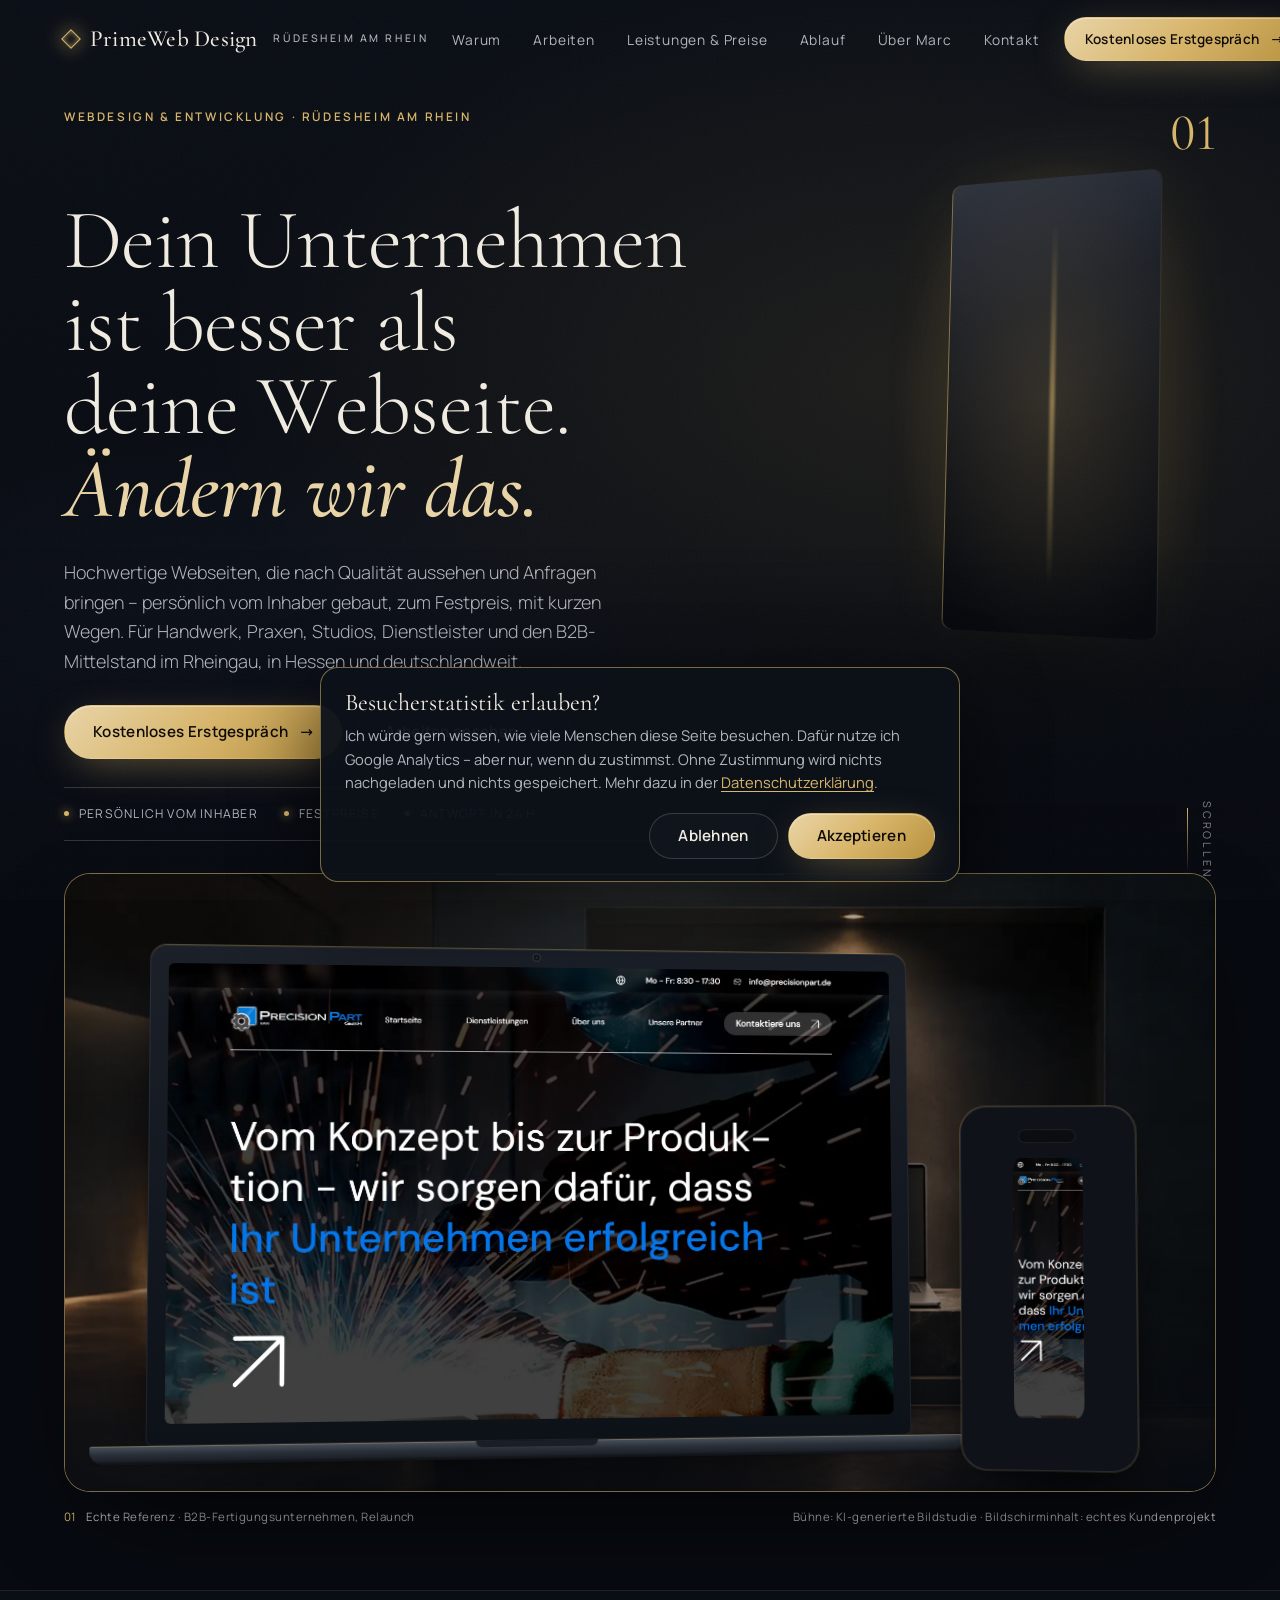
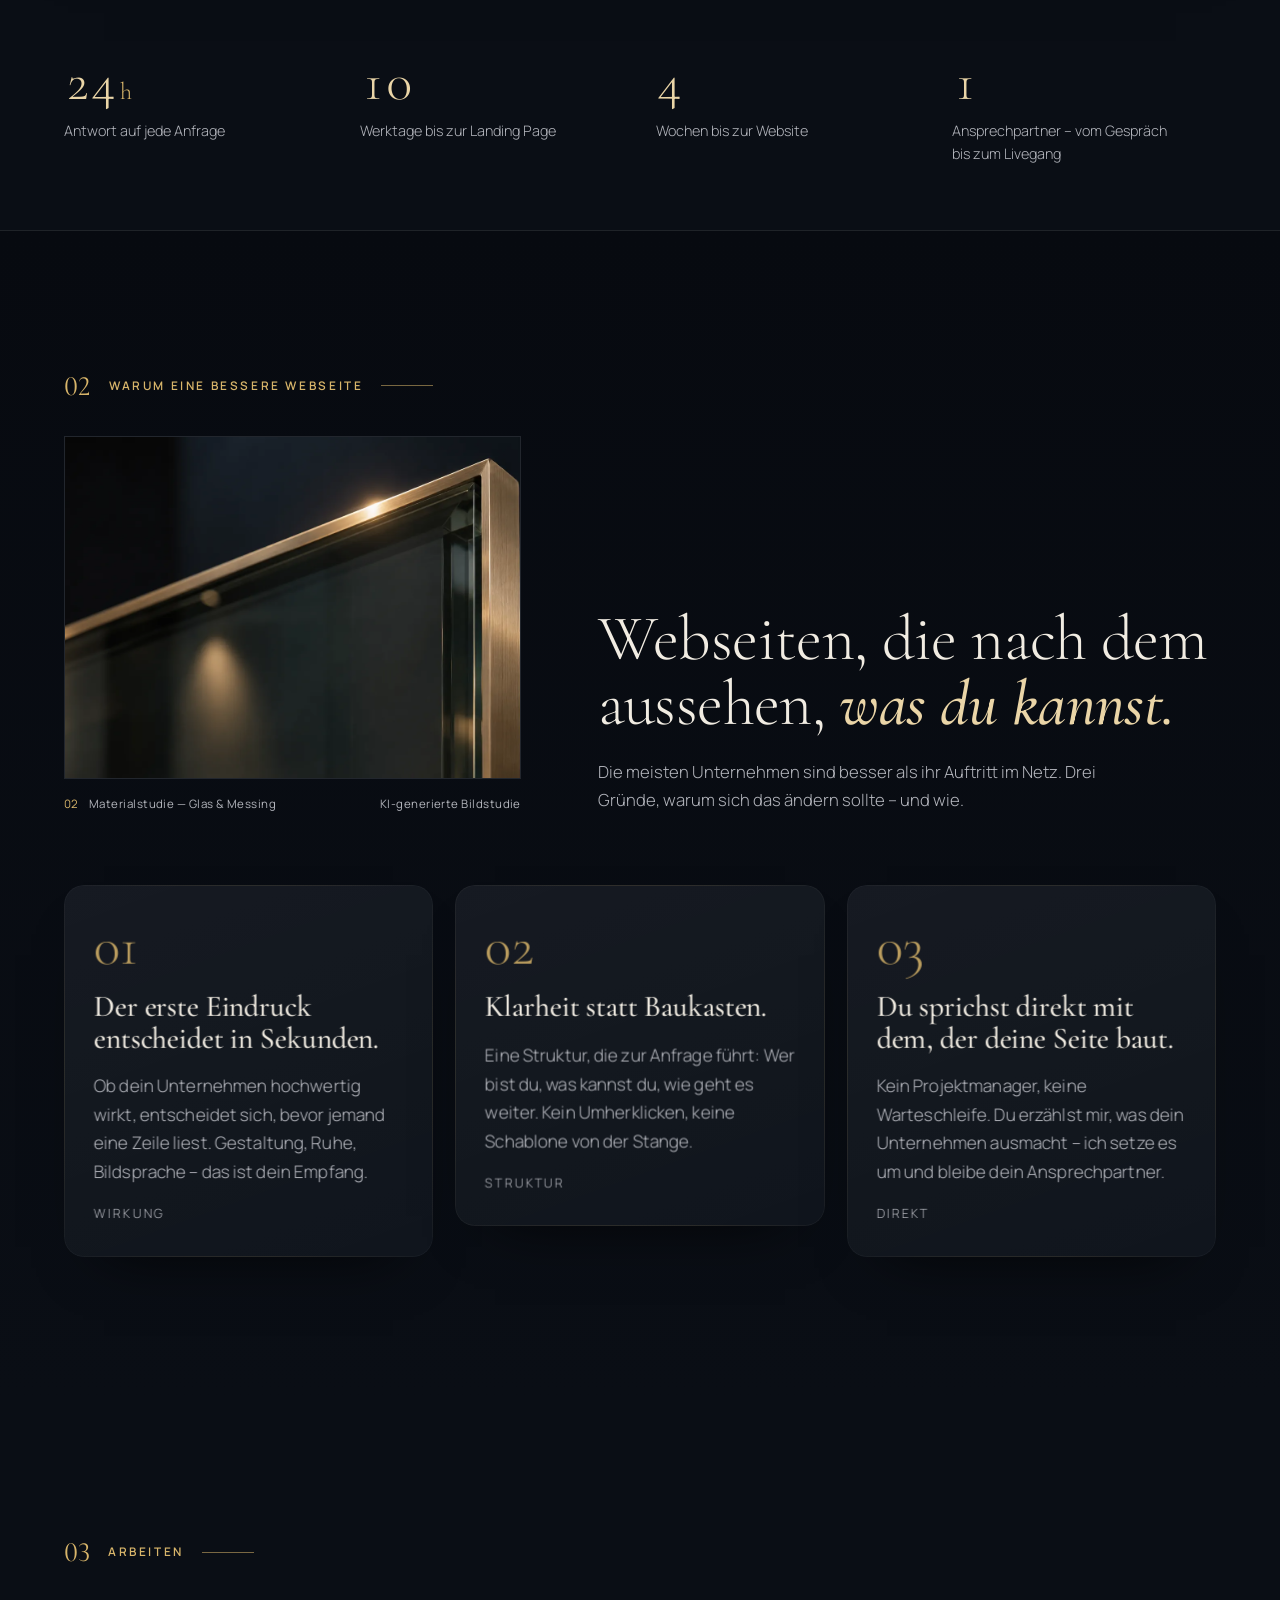
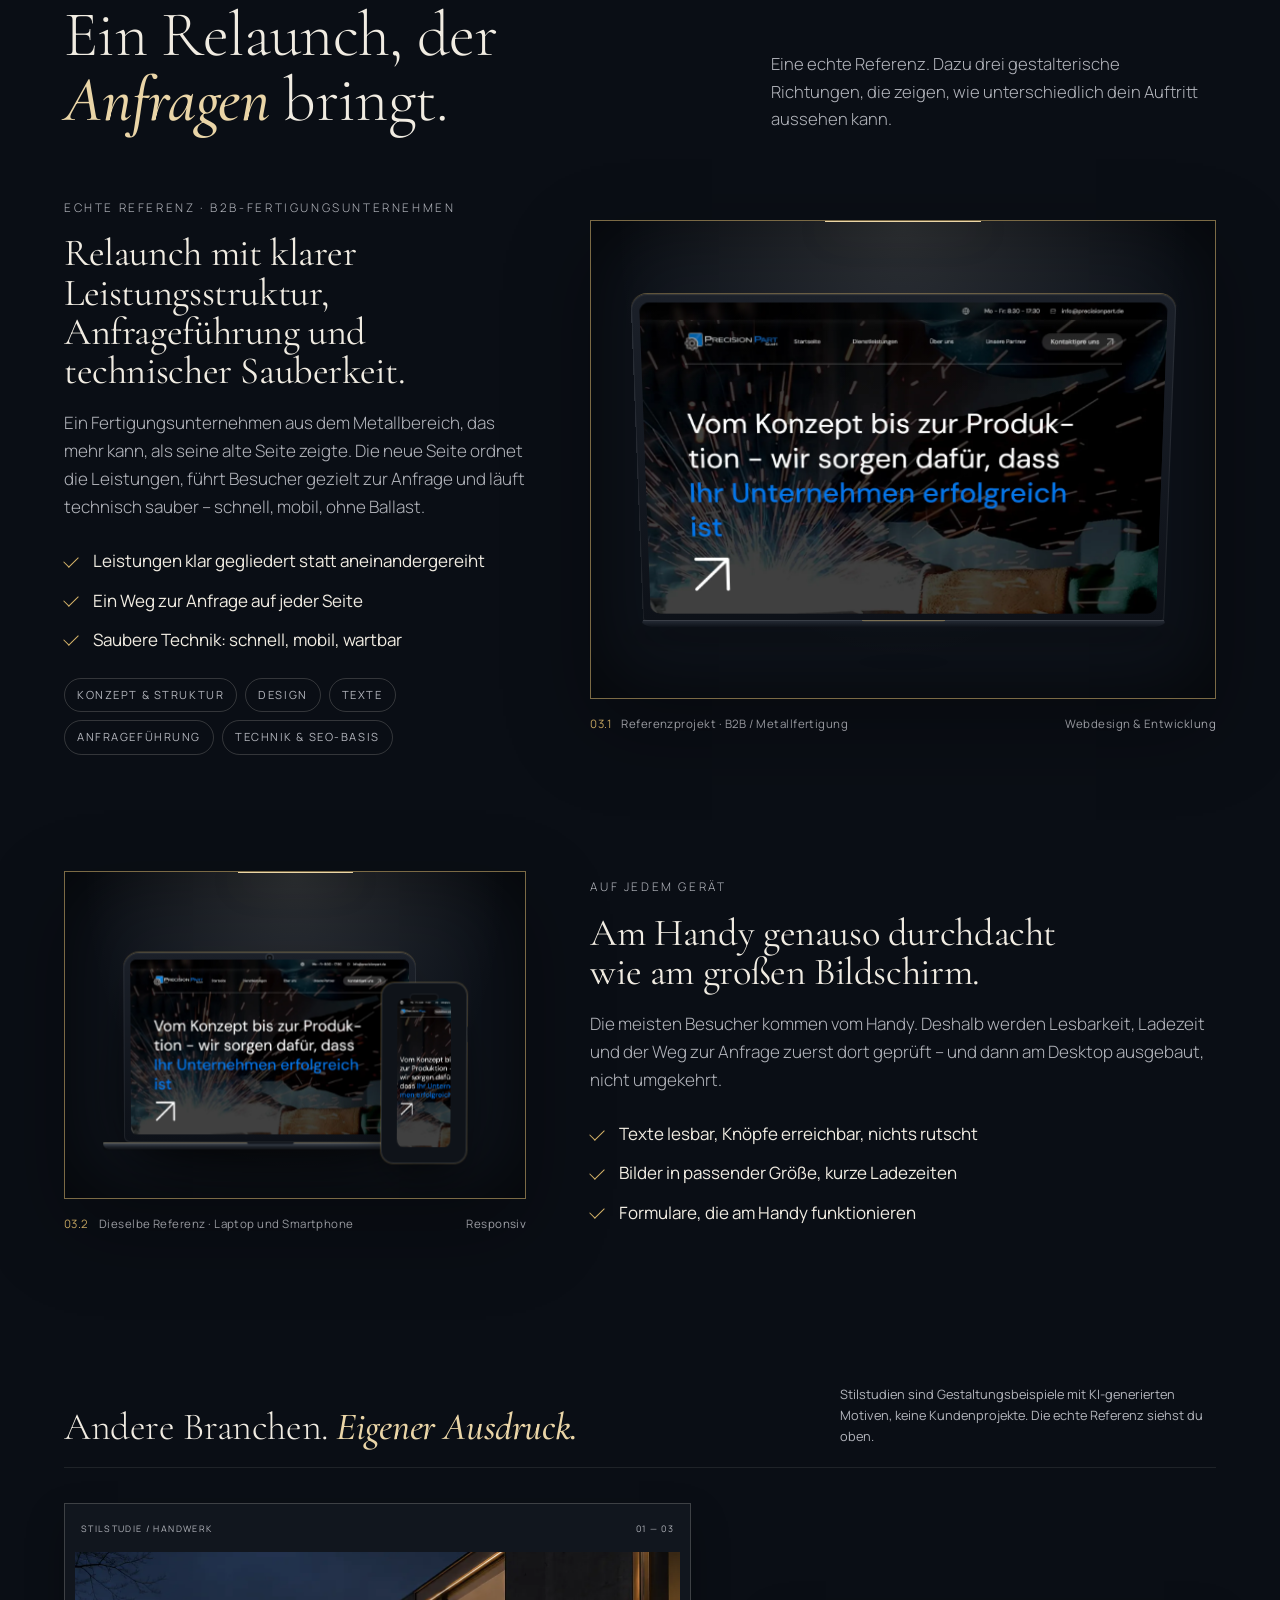
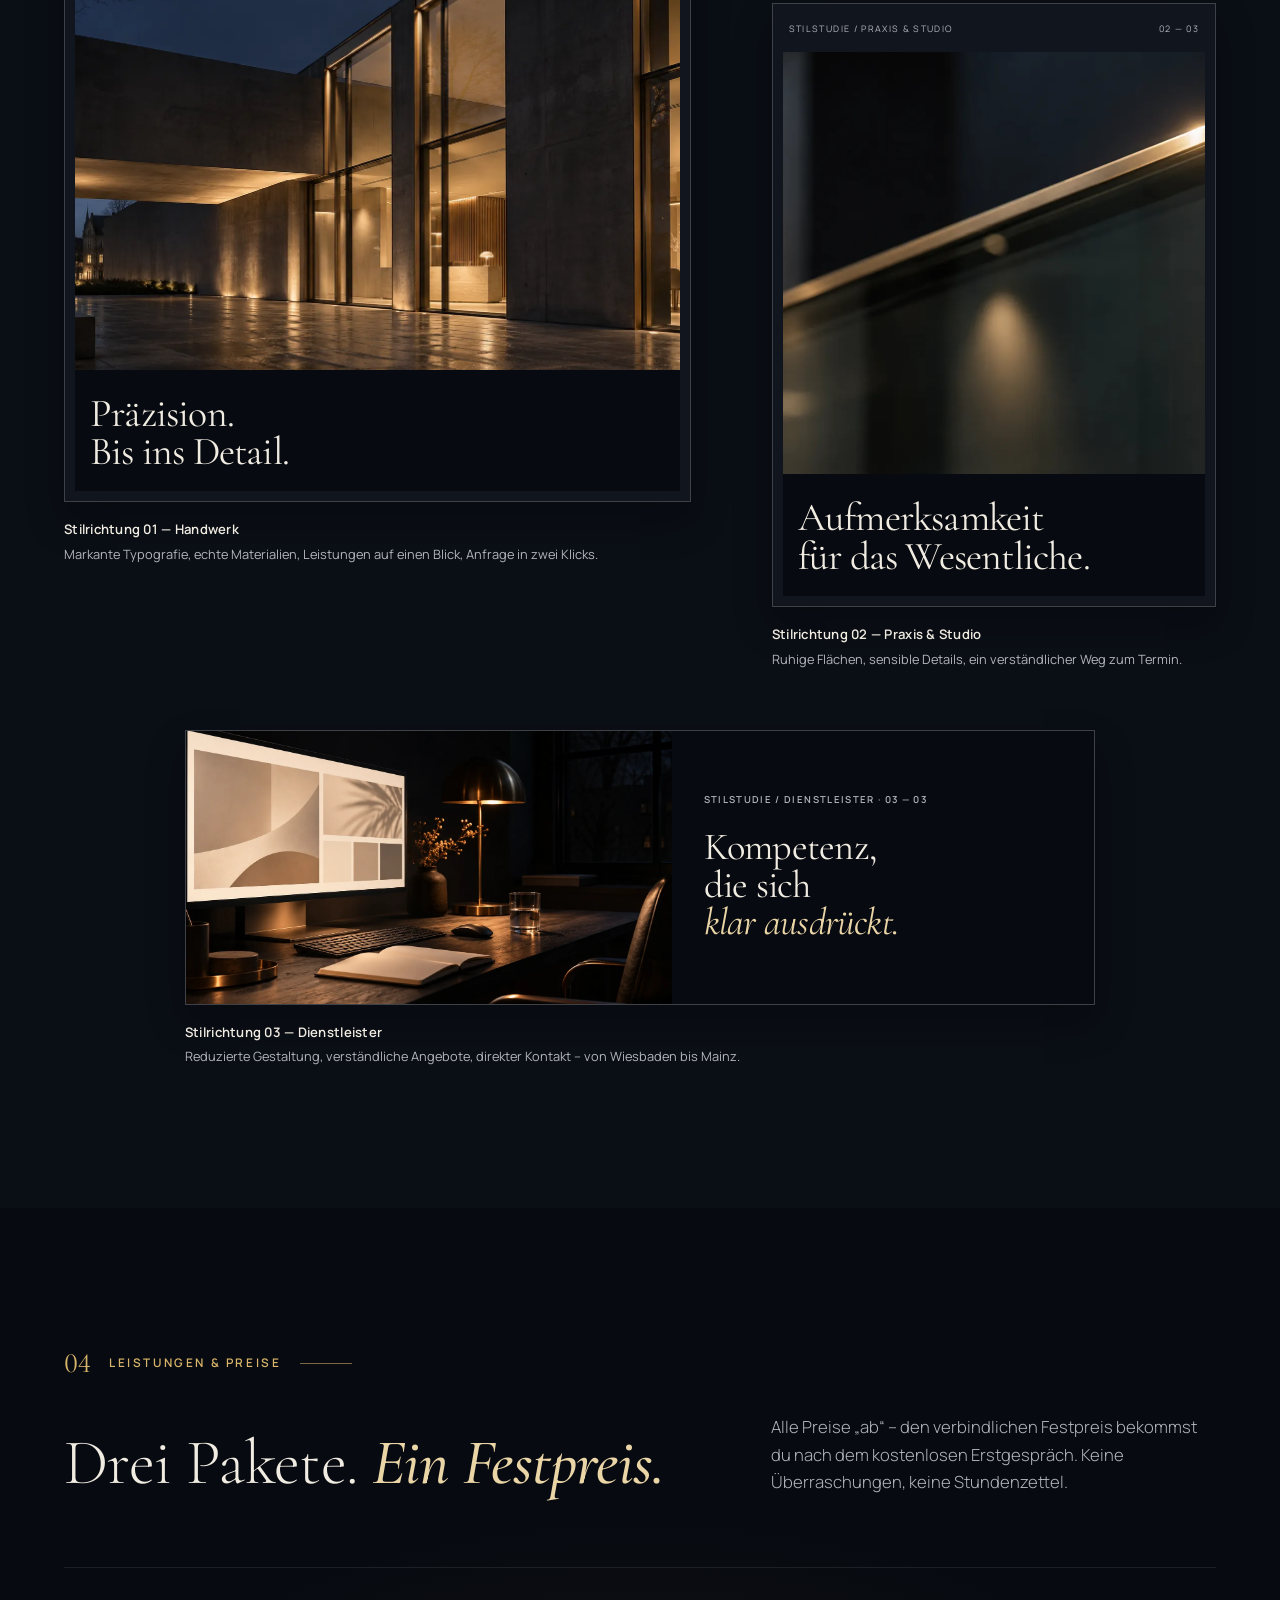
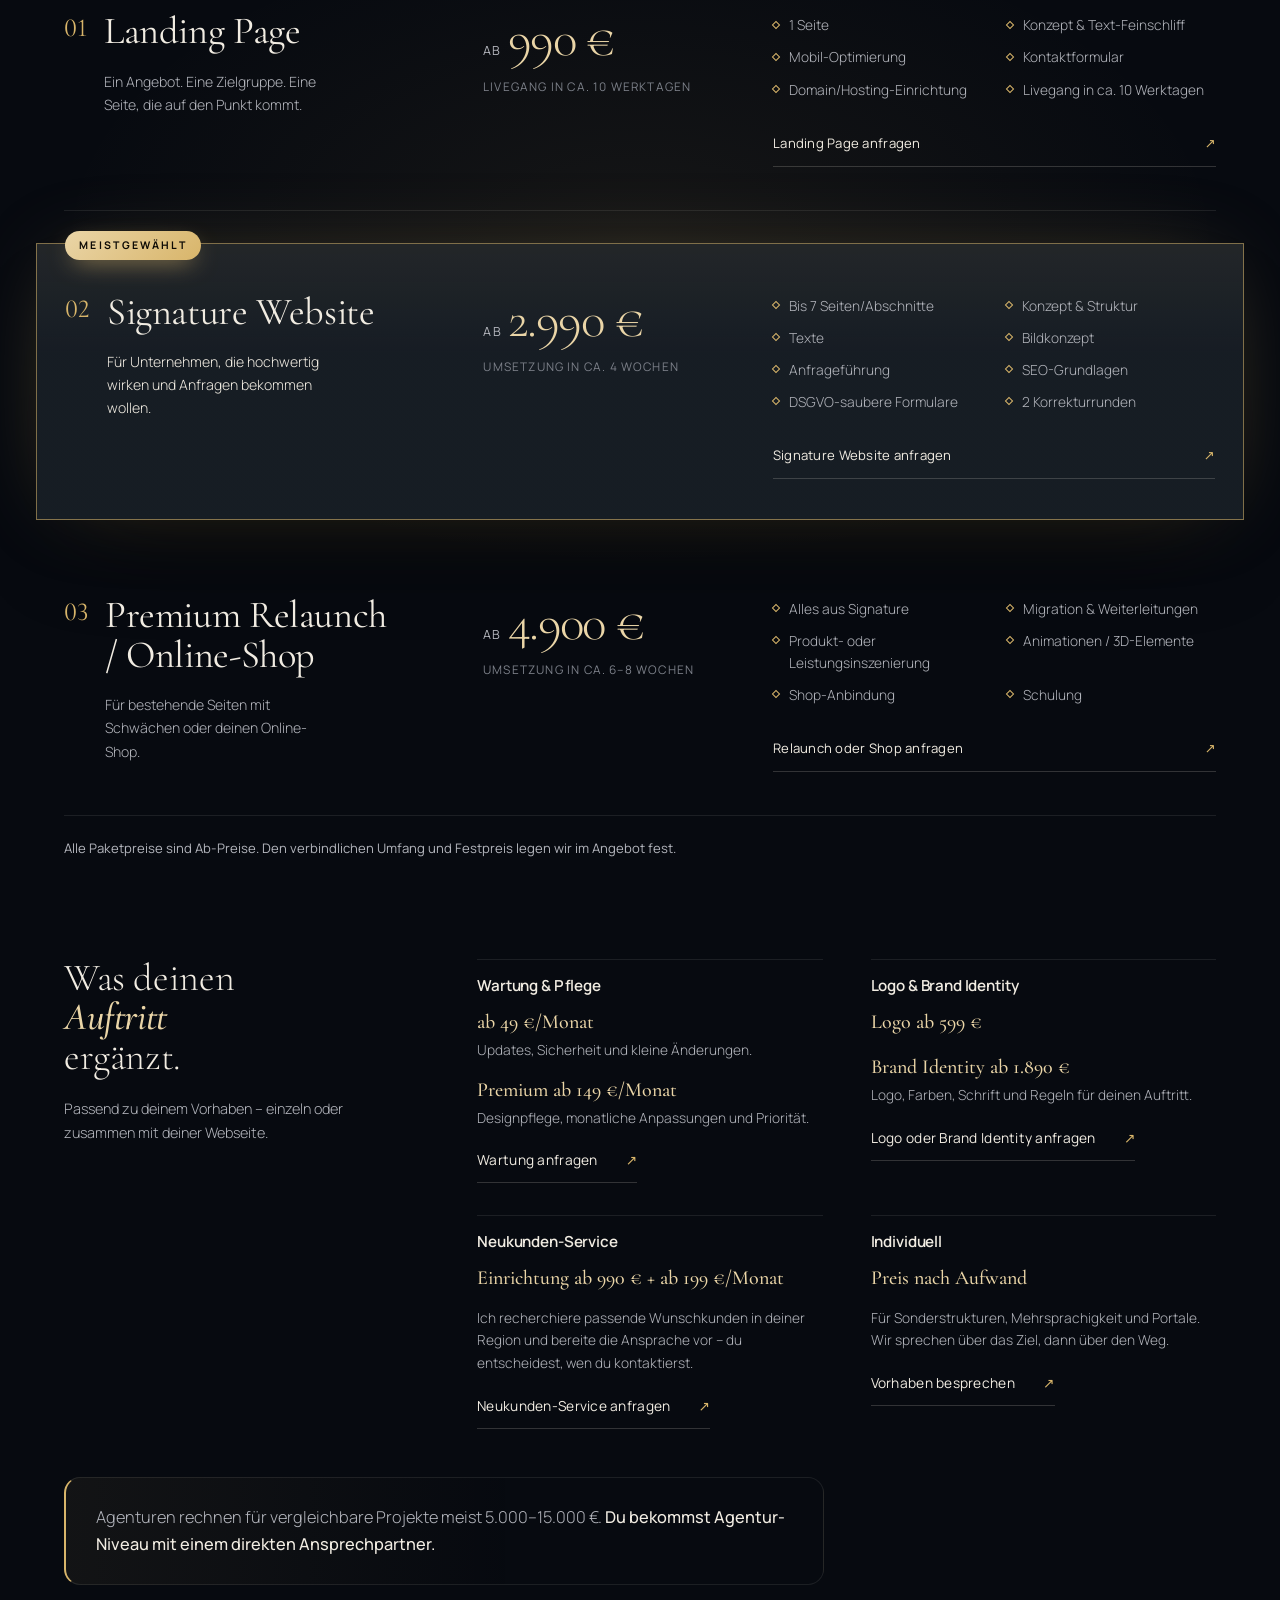
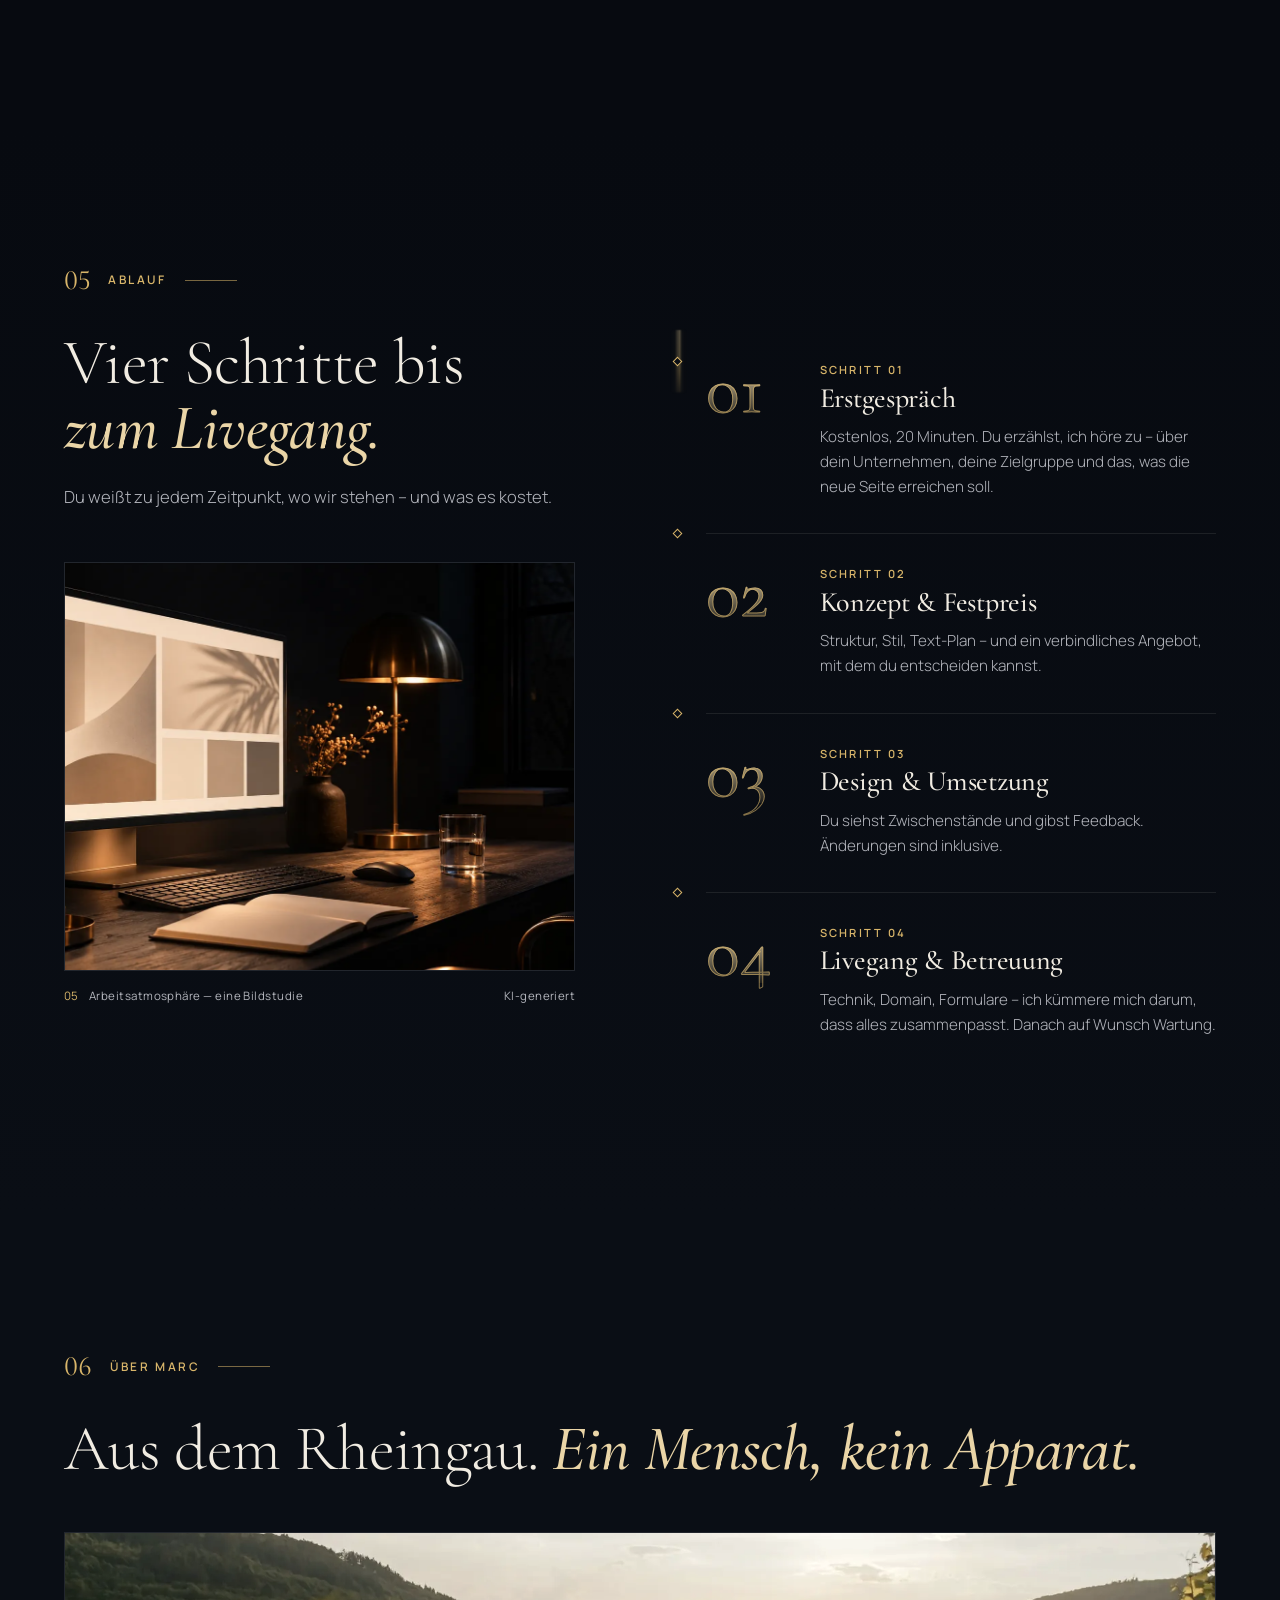
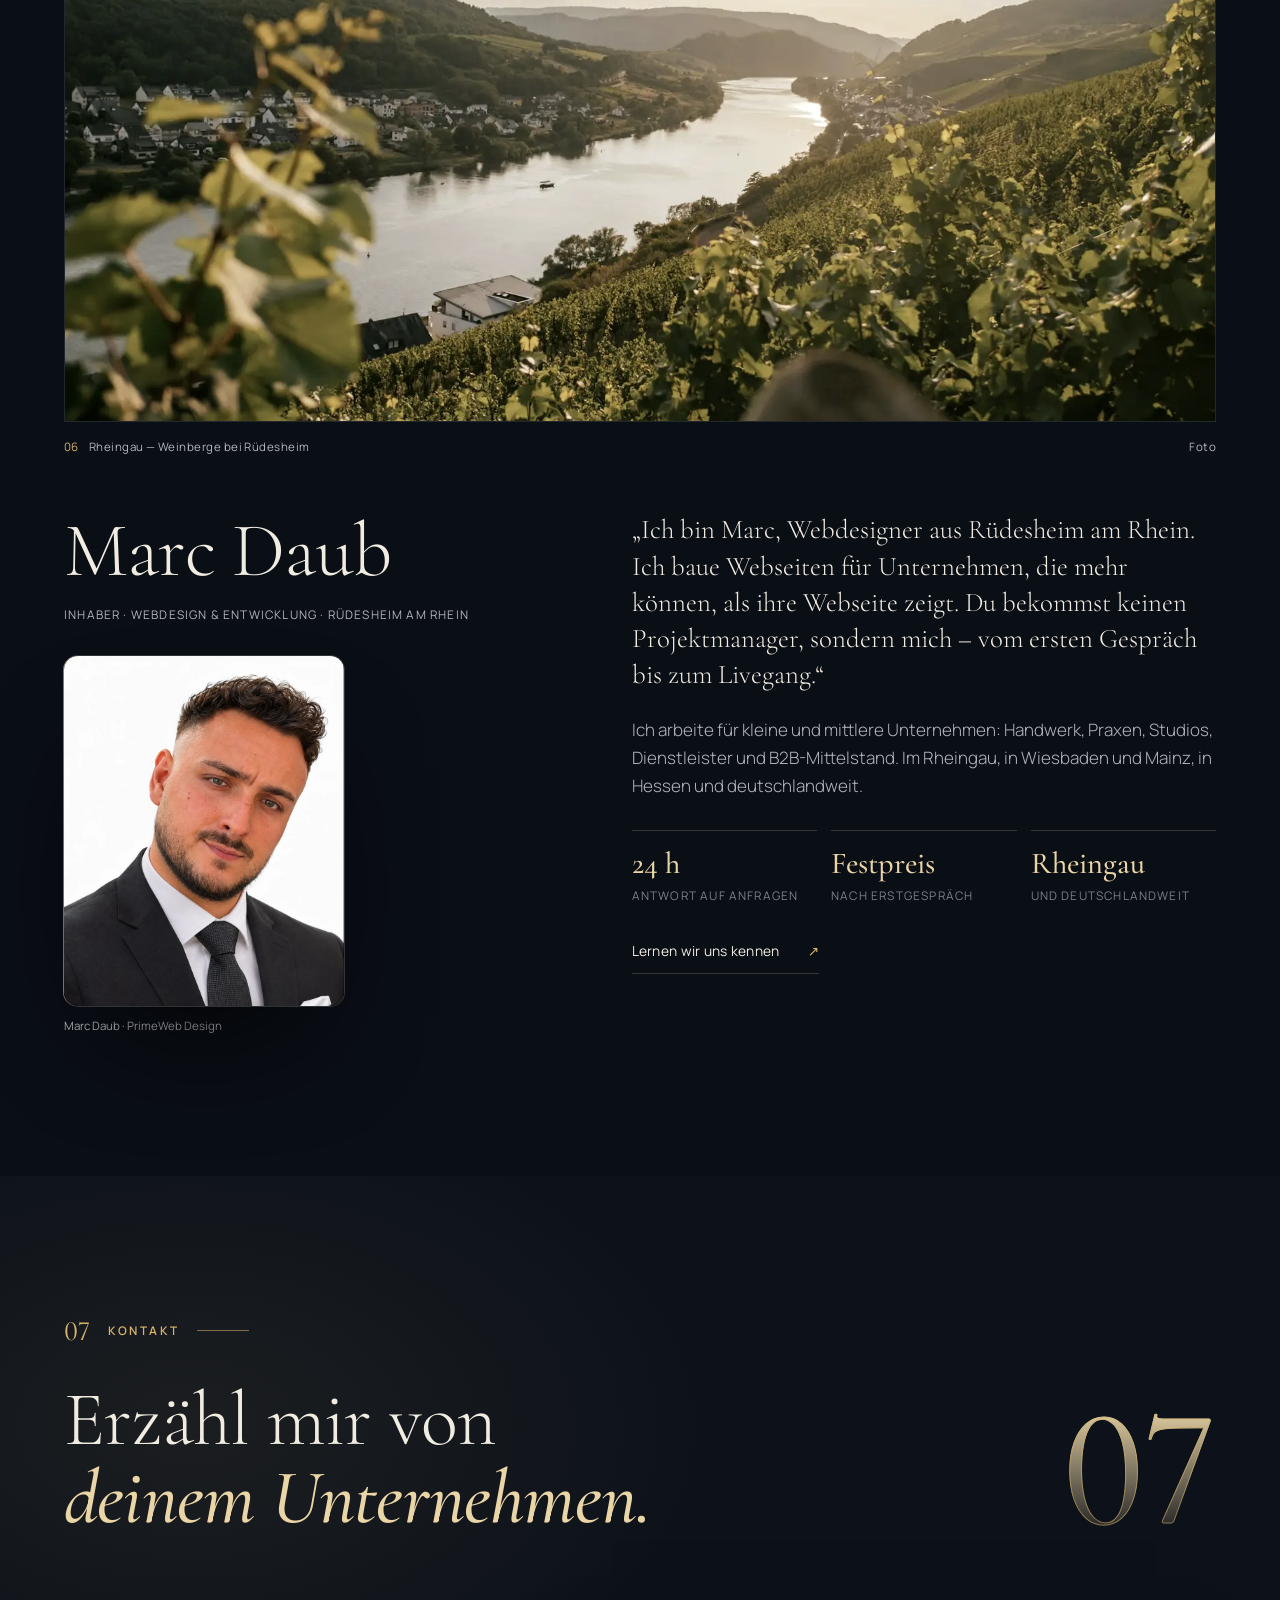
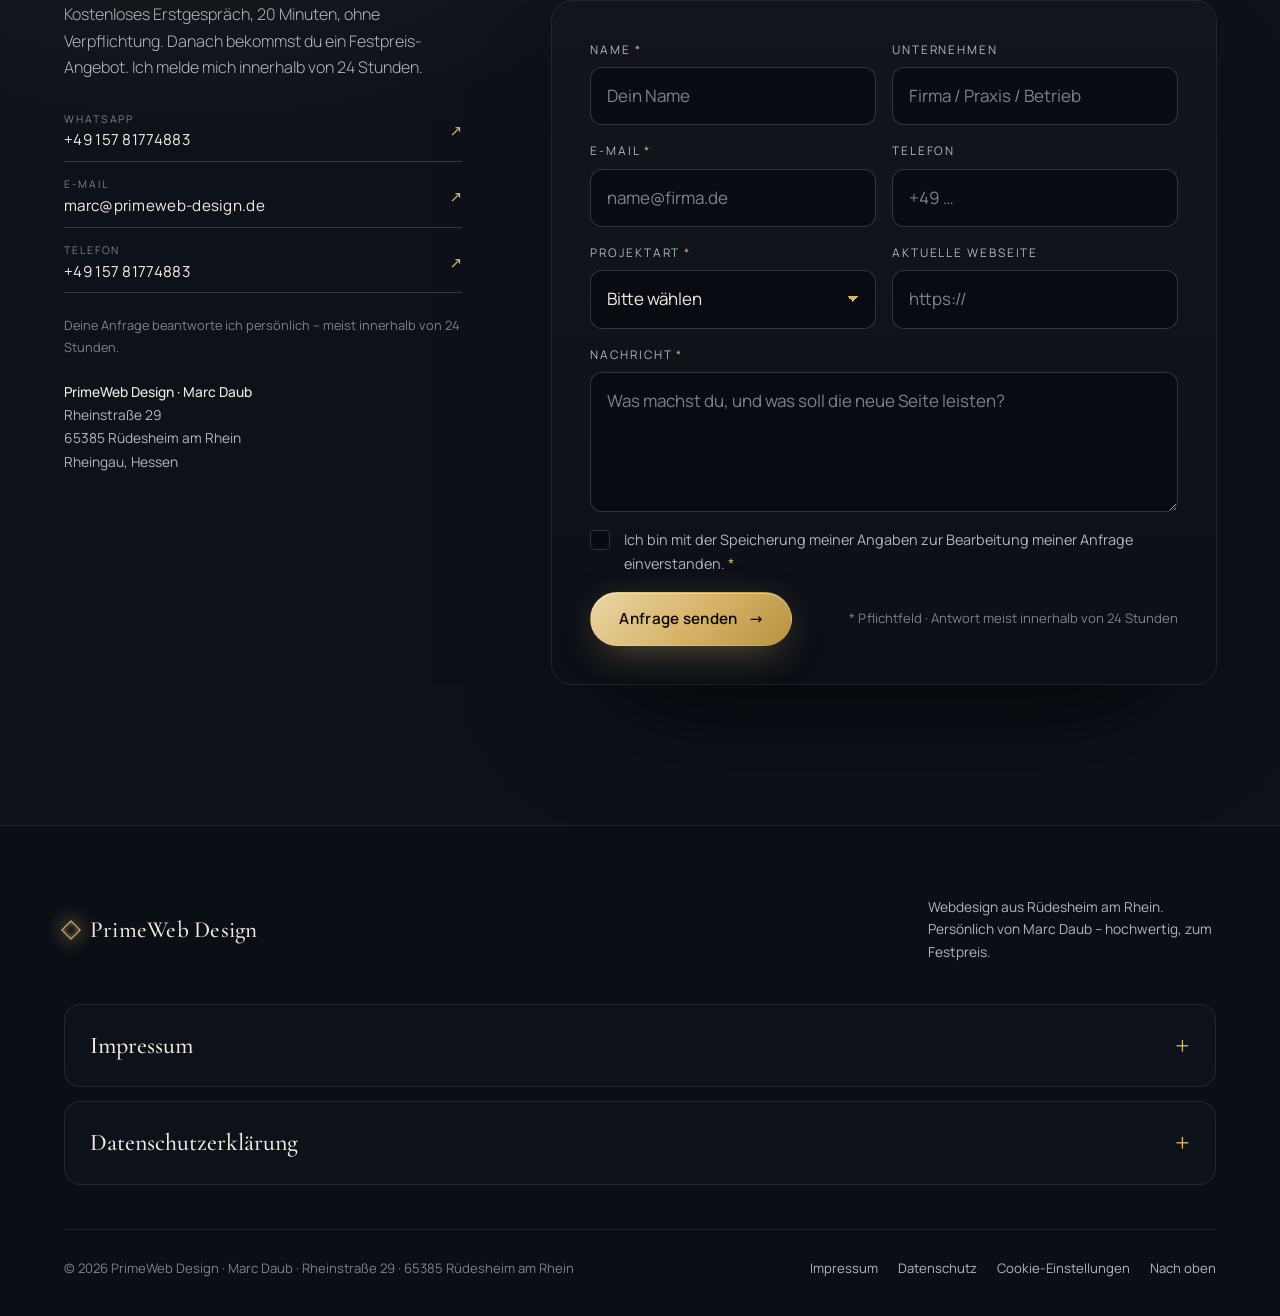
==== commit da2c7c3e: "Google Analytics 4 direkt eingebunden (G-5DE70SK8NX), weiterhin nur nach Einwilligung - gtag.js stat" ====
--- a/index.html
+++ b/index.html
@@ -38,7 +38,7 @@
   <script src="./primeweb-highend/vendor/gsap.min.js" defer></script>
   <script src="./primeweb-highend/vendor/ScrollTrigger.min.js" defer></script>
   <script src="./primeweb-highend/vendor/lenis.min.js" defer></script>
-  <script src="./primeweb-highend/app.js?v=7" defer></script>
+  <script src="./primeweb-highend/app.js?v=8" defer></script>
   <script type="module" src="./primeweb-highend/hero3d.js?v=2"></script>
   <!-- Gestaltung „Obsidian Gallery“ (Entwurf 11, November 2026). bilder/studie-*.webp sind KI-generierte Bildstudien, referenz-*.webp die echte Kundenreferenz. -->
   <script type="application/ld+json">
@@ -704,7 +704,7 @@
               <p><strong>3) Hosting</strong><br>Diese Website wird bei GitHub Pages gehostet, einem Dienst der GitHub, Inc., 88 Colin P. Kelly Jr. Street, San Francisco, CA 94107, USA. Beim Aufruf verarbeitet GitHub die unter Ziffer 2 genannten Server-Logfiles, auch über das Auslieferungsnetz (Content Delivery Network) des Dienstleisters Fastly, Inc., 475 Brannan St. #300, San Francisco, CA 94107, USA. Rechtsgrundlage ist Art. 6 Abs. 1 lit. f DSGVO (berechtigtes Interesse an einer schnellen und zuverlässigen Bereitstellung der Website). Für Datenübermittlungen in die USA haben sich die Anbieter dem EU-US Data Privacy Framework angeschlossen, das auf Basis eines Angemessenheitsbeschlusses der Europäischen Kommission ein angemessenes Datenschutzniveau sicherstellt. Weitere Informationen: <a href="https://docs.github.com/de/site-policy/privacy-policies/github-general-privacy-statement" target="_blank" rel="noopener">Datenschutzerklärung von GitHub</a>.</p>
               <p><strong>4) Anfrageformular und E-Mail</strong><br>Wenn Sie uns über das Anfrageformular oder per E-Mail kontaktieren, verarbeiten wir die von Ihnen angegebenen Daten (z. B. Name, Unternehmen, E-Mail-Adresse, Telefonnummer, Website, Paketwunsch und Nachricht) ausschließlich zur Bearbeitung Ihrer Anfrage. Rechtsgrundlage ist Art. 6 Abs. 1 lit. b DSGVO, soweit Ihre Anfrage auf den Abschluss eines Vertrages abzielt, im Übrigen Art. 6 Abs. 1 lit. f DSGVO (berechtigtes Interesse an der Beantwortung Ihres Anliegens). Die Formulardaten werden über eine Serverfunktion bei der Vercel Inc., 440 N Barranca Ave #4133, Covina, CA 91723, USA, entgegengenommen und per E-Mail an unser Postfach weitergeleitet. Unser E-Mail-Postfach wird von der IONOS SE, Elgendorfer Str. 57, 56410 Montabaur, Deutschland, bereitgestellt, mit der ein Vertrag zur Auftragsverarbeitung besteht. Vercel hat sich dem EU-US Data Privacy Framework angeschlossen. Ihre Daten werden gelöscht, sobald Ihre Anfrage abschließend bearbeitet ist und keine gesetzlichen Aufbewahrungspflichten entgegenstehen.</p>
               <p><strong>5) WhatsApp</strong><br>Sie können uns über einen Link auch per WhatsApp kontaktieren (Anbieter: WhatsApp Ireland Limited, Merrion Road, Dublin 4, D04 X2K5, Irland). Erst wenn Sie den Link anklicken, wird WhatsApp geöffnet. Nutzen Sie diesen Weg, verarbeiten wir Ihre Mobilfunknummer, Ihren Namen (falls angegeben) und Ihre Nachricht zur Beantwortung Ihres Anliegens gemäß Art. 6 Abs. 1 lit. b bzw. lit. f DSGVO. Dabei kann es zu Datenübertragungen an Server der Meta Platforms Inc. in den USA kommen; Meta hat sich dem EU-US Data Privacy Framework angeschlossen. Einzelheiten: <a href="https://www.whatsapp.com/legal/privacy-policy-eea" target="_blank" rel="noopener">Datenschutzhinweise von WhatsApp</a>.</p>
-              <p><strong>6) Google Tag Manager und Google Analytics 4 (nur mit Einwilligung)</strong><br>Wenn Sie im Cookie-Hinweis auf „Akzeptieren“ klicken, laden wir den Google Tag Manager und darüber Google Analytics 4 der Google Ireland Limited, Gordon House, Barrow Street, Dublin 4, Irland. Google Analytics erfasst, wie Besucher die Website nutzen (z. B. aufgerufene Bereiche, Verweildauer, ungefähre Herkunftsregion, Gerät und Browser). Dabei werden Cookies gesetzt und Ihre IP-Adresse an Google übertragen; Google Analytics 4 kürzt IP-Adressen vor der Speicherung. Eine Übermittlung an die Google LLC in den USA ist möglich; Google hat sich dem EU-US Data Privacy Framework angeschlossen. Die Daten werden in Google Analytics 14 Monate gespeichert. Rechtsgrundlage ist Ihre Einwilligung (Art. 6 Abs. 1 lit. a DSGVO, § 25 Abs. 1 TDDDG). Ohne Einwilligung – oder nach „Ablehnen“ – wird nichts von Google geladen. Sie können Ihre Einwilligung jederzeit mit Wirkung für die Zukunft über den Link „Cookie-Einstellungen“ am Seitenende widerrufen. Weitere Informationen: <a href="https://policies.google.com/privacy?hl=de" target="_blank" rel="noopener">Datenschutzerklärung von Google</a>.</p>
+              <p><strong>6) Google Analytics 4 (nur mit Einwilligung)</strong><br>Wenn Sie im Cookie-Hinweis auf „Akzeptieren“ klicken, laden wir Google Analytics 4 der Google Ireland Limited, Gordon House, Barrow Street, Dublin 4, Irland. Google Analytics erfasst, wie Besucher die Website nutzen (z. B. aufgerufene Bereiche, Verweildauer, ungefähre Herkunftsregion, Gerät und Browser). Dabei werden Cookies gesetzt und Ihre IP-Adresse an Google übertragen; Google Analytics 4 kürzt IP-Adressen vor der Speicherung. Eine Übermittlung an die Google LLC in den USA ist möglich; Google hat sich dem EU-US Data Privacy Framework angeschlossen. Die Daten werden in Google Analytics 14 Monate gespeichert. Rechtsgrundlage ist Ihre Einwilligung (Art. 6 Abs. 1 lit. a DSGVO, § 25 Abs. 1 TDDDG). Ohne Einwilligung – oder nach „Ablehnen“ – wird nichts von Google geladen. Sie können Ihre Einwilligung jederzeit mit Wirkung für die Zukunft über den Link „Cookie-Einstellungen“ am Seitenende widerrufen. Weitere Informationen: <a href="https://policies.google.com/privacy?hl=de" target="_blank" rel="noopener">Datenschutzerklärung von Google</a>.</p>
               <p><strong>7) Cookie-Hinweis, lokale Speicherung, Schriften und Skripte</strong><br>Ihre Entscheidung im Cookie-Hinweis wird im lokalen Speicher Ihres Browsers abgelegt, damit der Hinweis nicht bei jedem Besuch erneut erscheint. Diese Angabe verbleibt auf Ihrem Gerät und wird nicht an uns übermittelt (§ 25 Abs. 2 Nr. 2 TDDDG). Schriftarten, Skripte und Bilder dieser Website werden von unserem eigenen Webspace geladen; eine Verbindung zu Google Fonts oder zu Content-Delivery-Netzwerken Dritter findet nicht statt. Außer den unter Ziffer 6 beschriebenen Diensten setzt die Website keine Cookies.</p>
               <p><strong>8) Ihre Rechte</strong><br>Sie haben gegenüber dem Verantwortlichen folgende Rechte: Auskunft (Art. 15 DSGVO), Berichtigung (Art. 16 DSGVO), Löschung (Art. 17 DSGVO), Einschränkung der Verarbeitung (Art. 18 DSGVO), Unterrichtung (Art. 19 DSGVO), Datenübertragbarkeit (Art. 20 DSGVO), Widerruf erteilter Einwilligungen mit Wirkung für die Zukunft (Art. 7 Abs. 3 DSGVO) sowie Beschwerde bei einer Datenschutz-Aufsichtsbehörde (Art. 77 DSGVO), etwa beim Hessischen Beauftragten für Datenschutz und Informationsfreiheit.</p>
               <p><strong>WIDERSPRUCHSRECHT (Art. 21 DSGVO)</strong><br>WENN WIR IHRE PERSONENBEZOGENEN DATEN AUF GRUNDLAGE UNSERES BERECHTIGTEN INTERESSES VERARBEITEN, HABEN SIE DAS RECHT, AUS GRÜNDEN, DIE SICH AUS IHRER BESONDEREN SITUATION ERGEBEN, JEDERZEIT WIDERSPRUCH GEGEN DIESE VERARBEITUNG MIT WIRKUNG FÜR DIE ZUKUNFT EINZULEGEN. WIR BEENDEN DANN DIE VERARBEITUNG, ES SEI DENN, WIR KÖNNEN ZWINGENDE SCHUTZWÜRDIGE GRÜNDE NACHWEISEN, DIE IHRE INTERESSEN, RECHTE UND FREIHEITEN ÜBERWIEGEN, ODER DIE VERARBEITUNG DIENT DER GELTENDMACHUNG, AUSÜBUNG ODER VERTEIDIGUNG VON RECHTSANSPRÜCHEN. WERDEN IHRE DATEN ZUR DIREKTWERBUNG VERARBEITET, KÖNNEN SIE DIESER VERARBEITUNG JEDERZEIT WIDERSPRECHEN; WIR VERARBEITEN IHRE DATEN DANN NICHT MEHR FÜR DIESE ZWECKE.</p>
@@ -724,11 +724,11 @@
     </div>
   </div>
 </footer>
-<!-- Cookie-Banner: Google Tag Manager (GTM-N4ML7QKC) wird erst nach „Akzeptieren“ geladen (app.js) -->
+<!-- Cookie-Banner: Google Analytics 4 (G-5DE70SK8NX) wird erst nach „Akzeptieren“ geladen (app.js) -->
 <div class="cookie" id="cookieBanner" hidden role="dialog" aria-labelledby="cookie-title" aria-describedby="cookie-text">
   <div class="cookie__inner">
     <p class="cookie__title" id="cookie-title">Besucherstatistik erlauben?</p>
-    <p class="cookie__text" id="cookie-text">Ich würde gern wissen, wie viele Menschen diese Seite besuchen. Dafür nutze ich Google Analytics über den Google Tag Manager – aber nur, wenn du zustimmst. Ohne Zustimmung wird nichts nachgeladen und nichts gespeichert. Mehr dazu in der <a href="#datenschutz" data-open-legal="datenschutz">Datenschutzerklärung</a>.</p>
+    <p class="cookie__text" id="cookie-text">Ich würde gern wissen, wie viele Menschen diese Seite besuchen. Dafür nutze ich Google Analytics – aber nur, wenn du zustimmst. Ohne Zustimmung wird nichts nachgeladen und nichts gespeichert. Mehr dazu in der <a href="#datenschutz" data-open-legal="datenschutz">Datenschutzerklärung</a>.</p>
     <div class="cookie__actions">
       <button class="btn btn-ghost" type="button" id="cookieDecline">Ablehnen</button>
       <button class="btn btn-gold" type="button" id="cookieAccept">Akzeptieren</button>
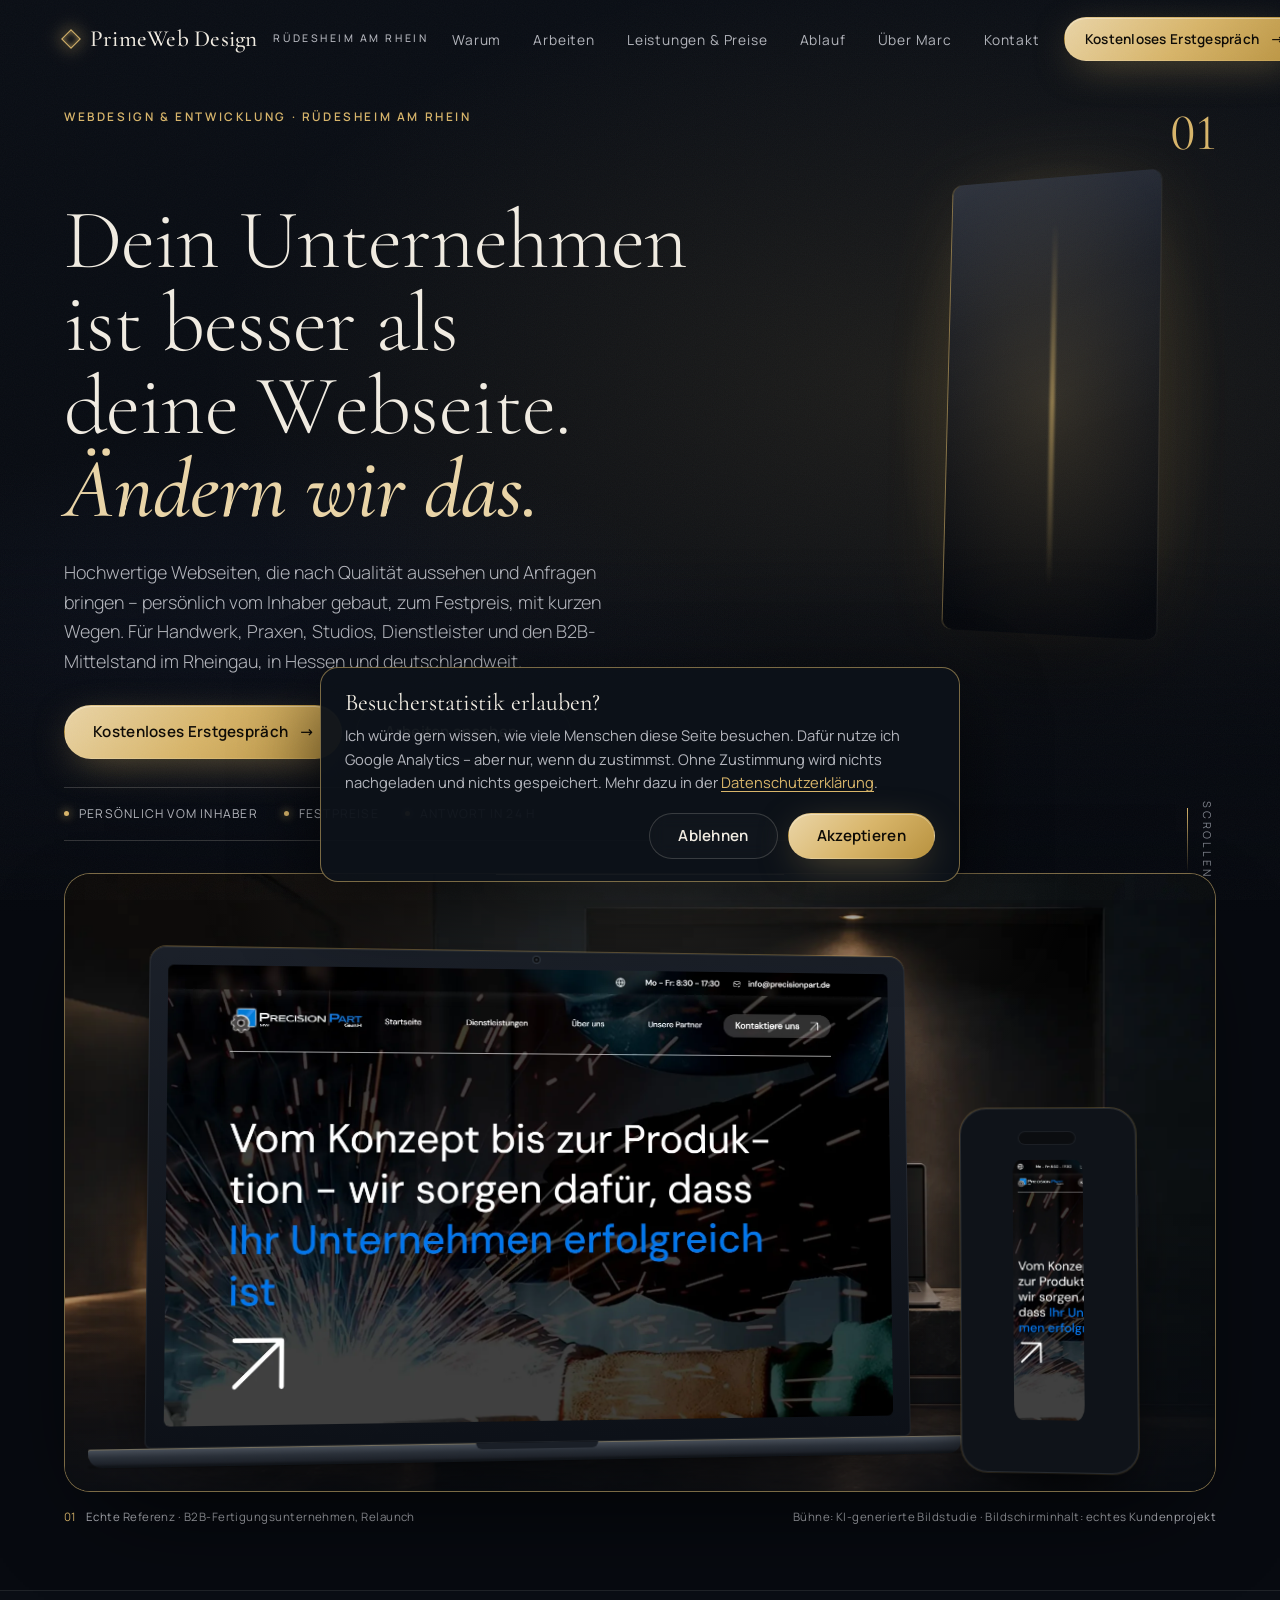
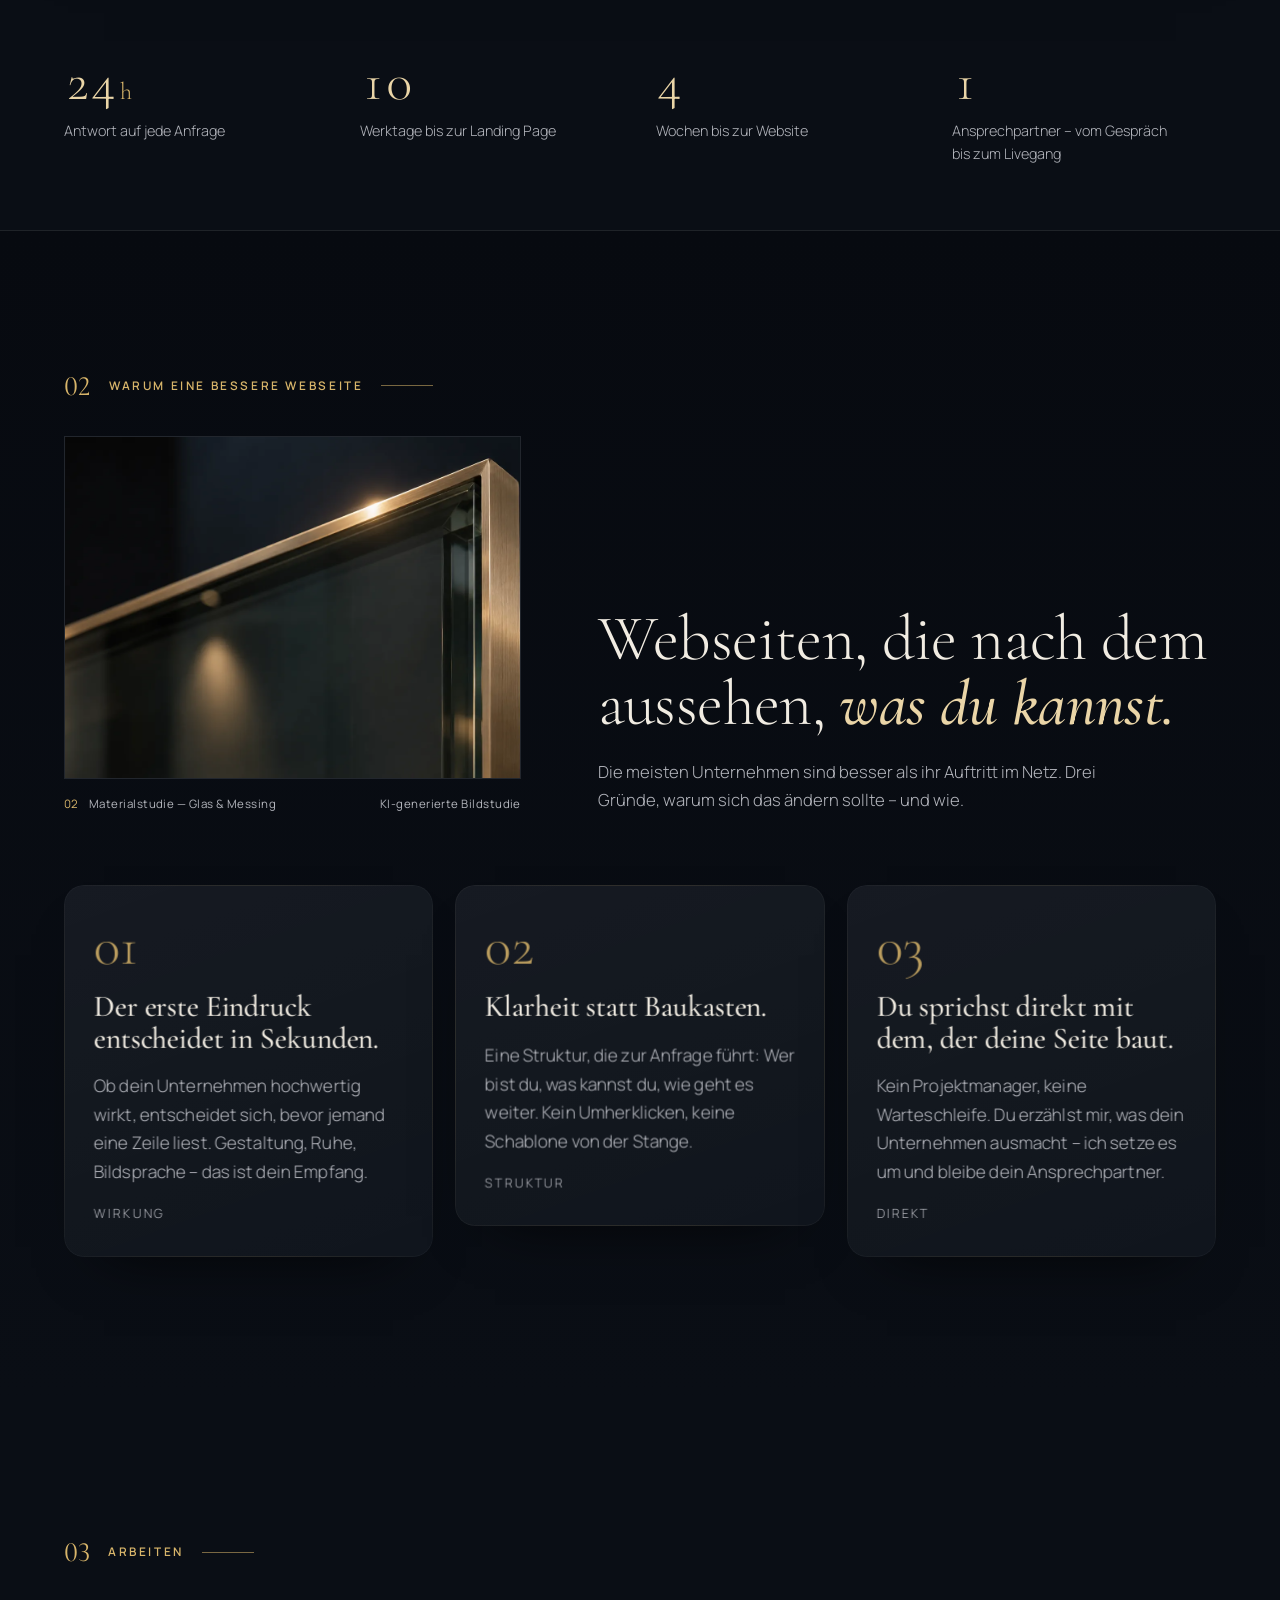
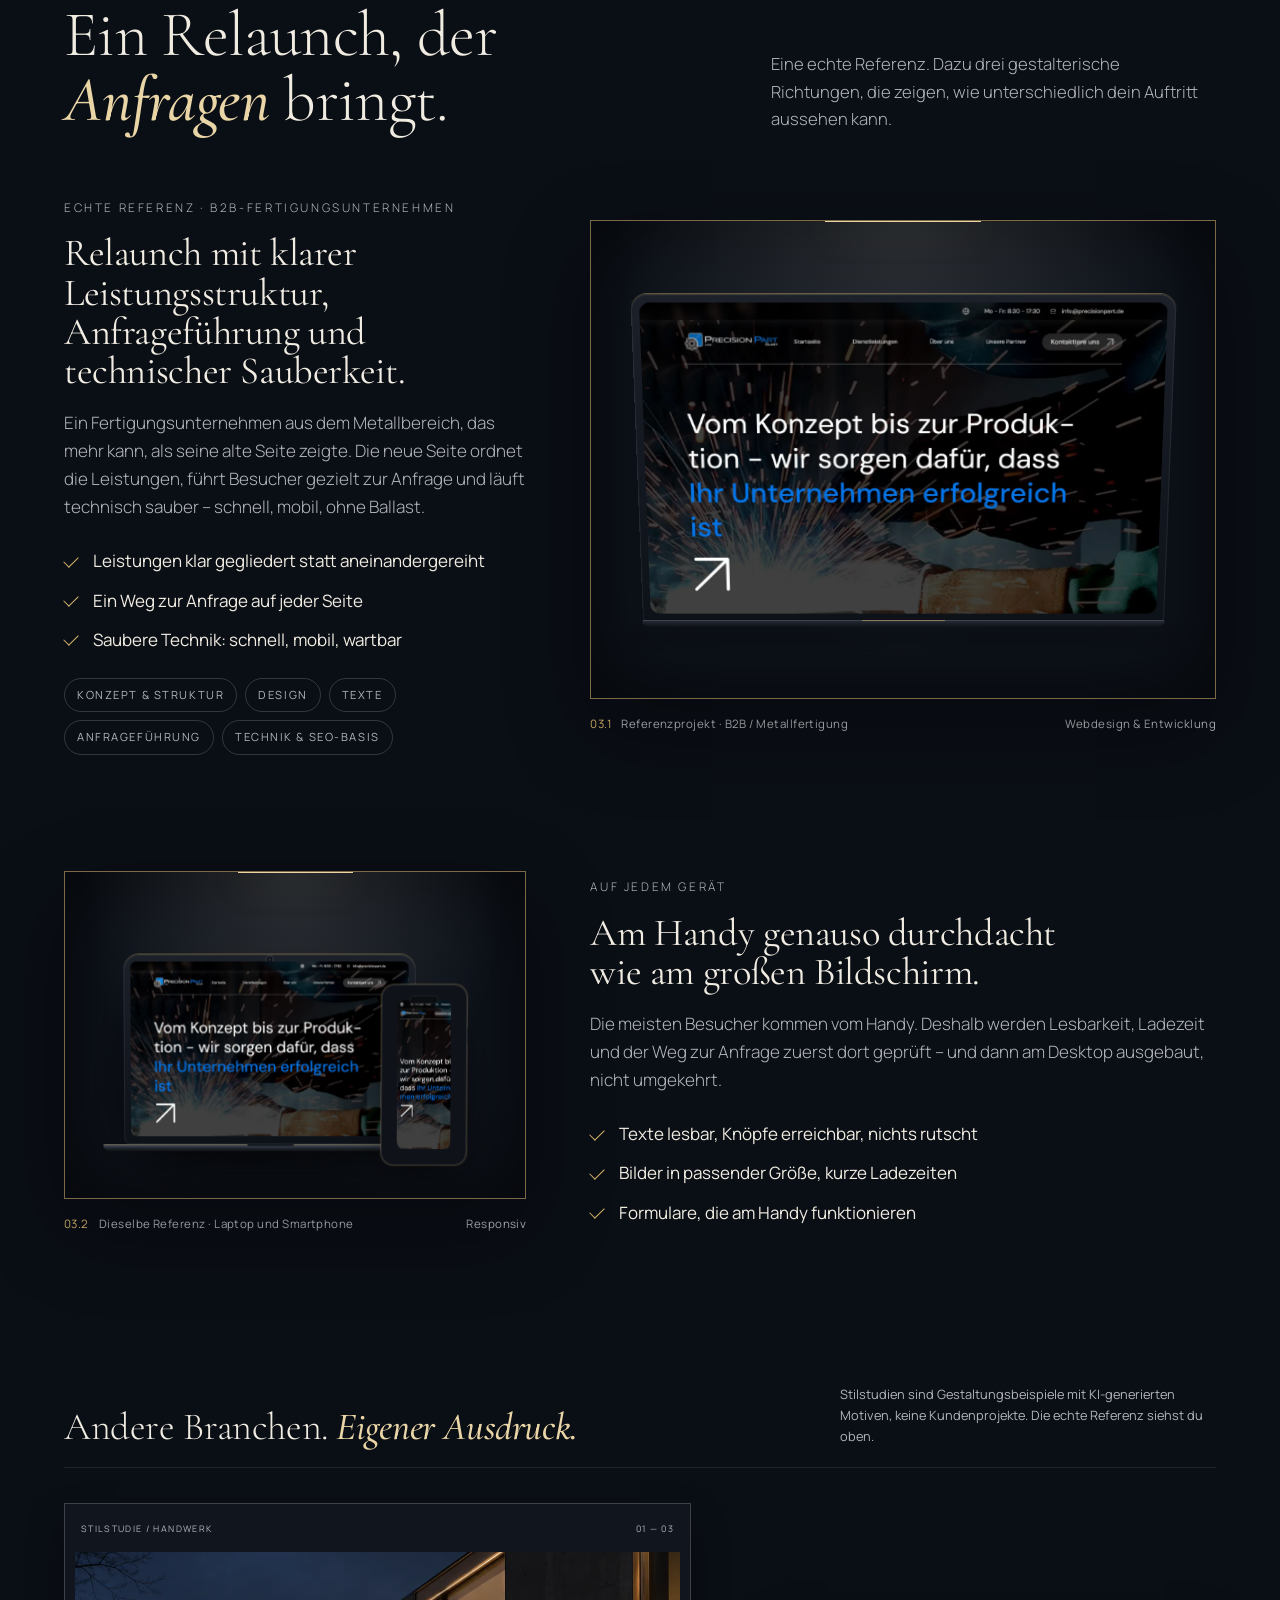
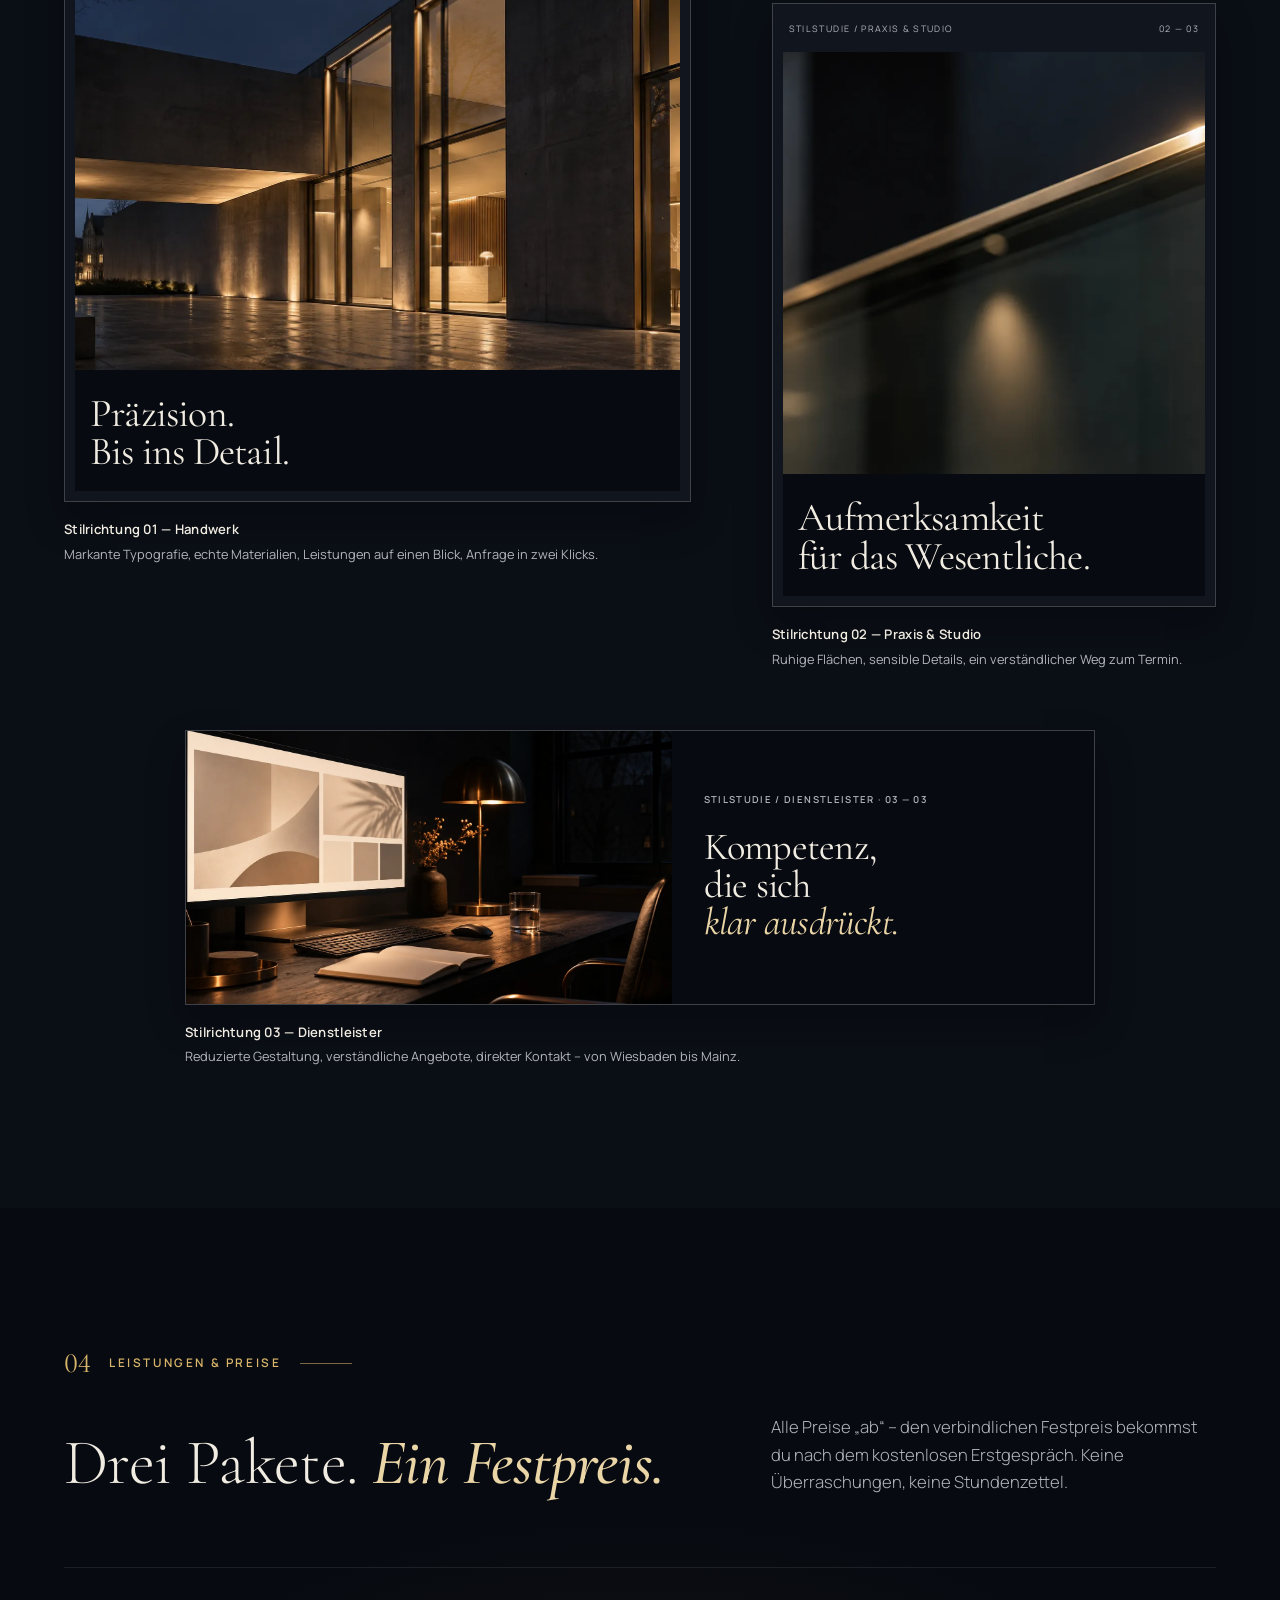
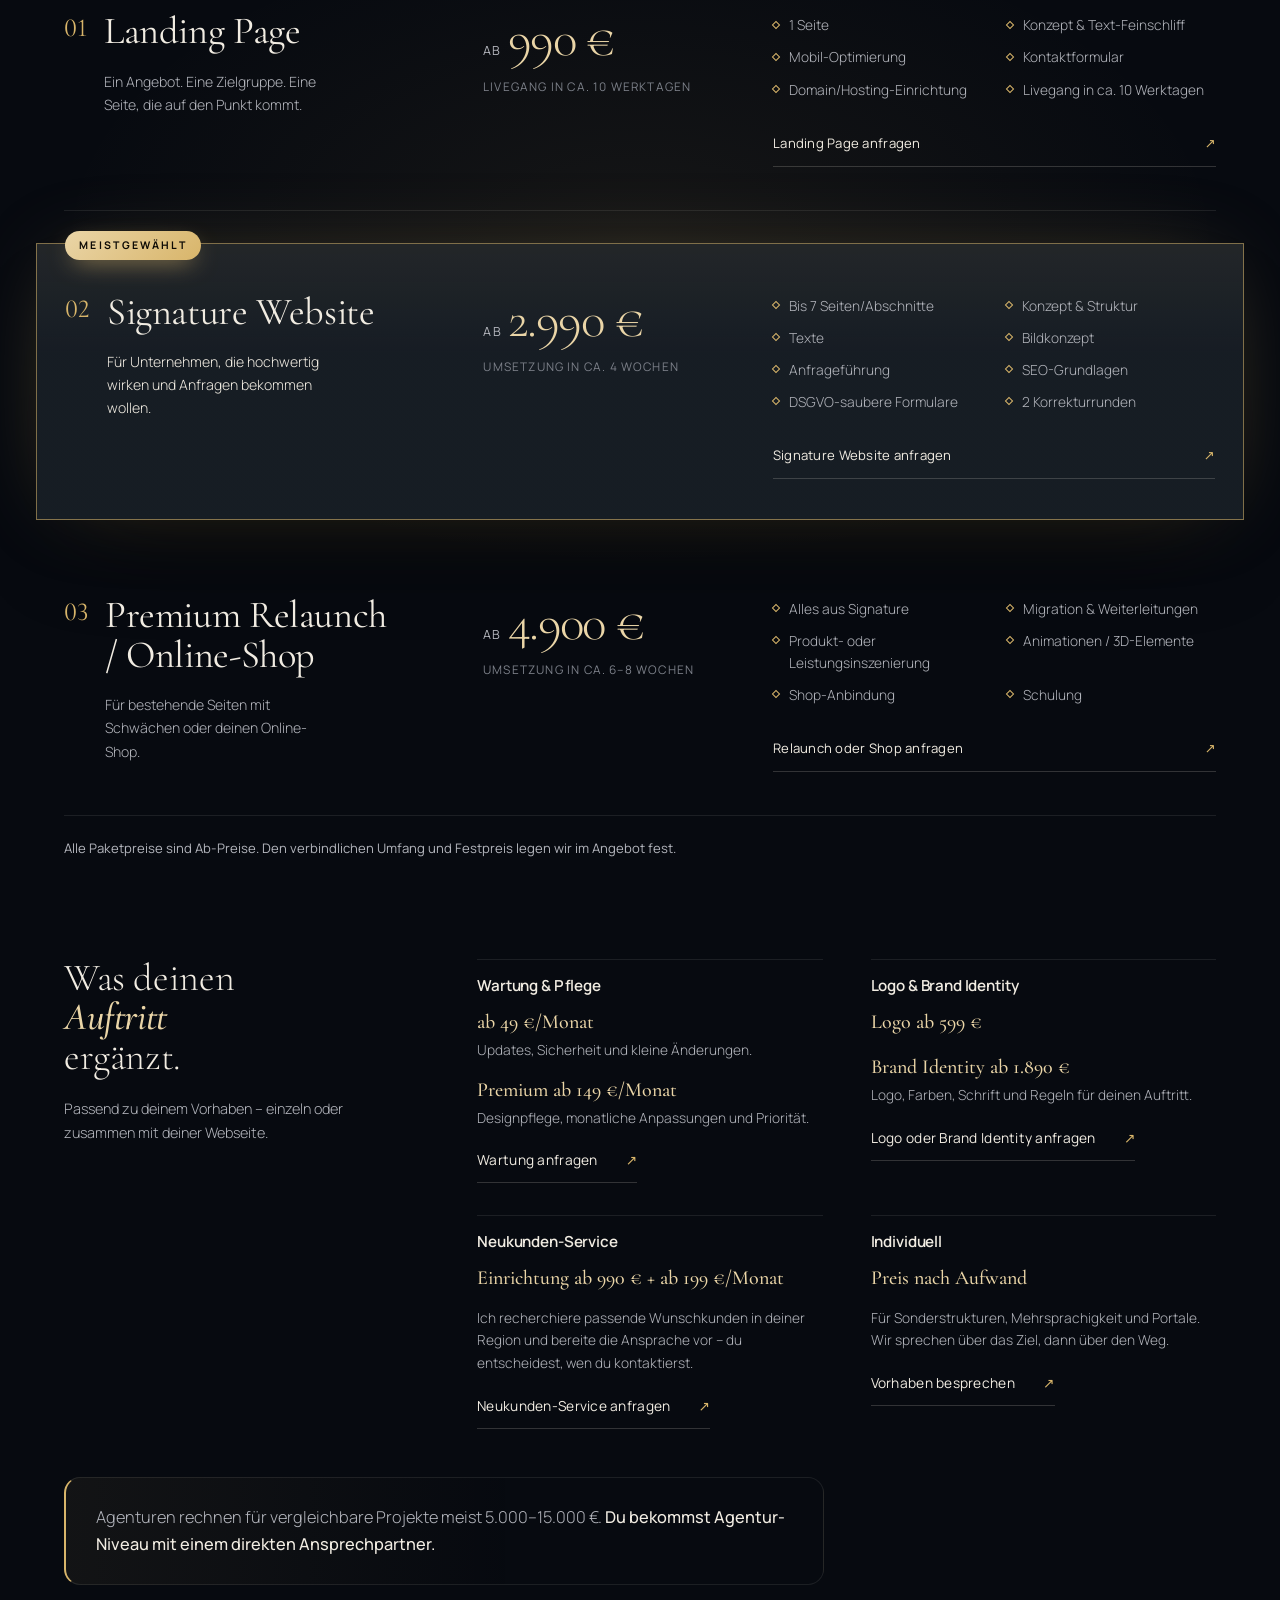
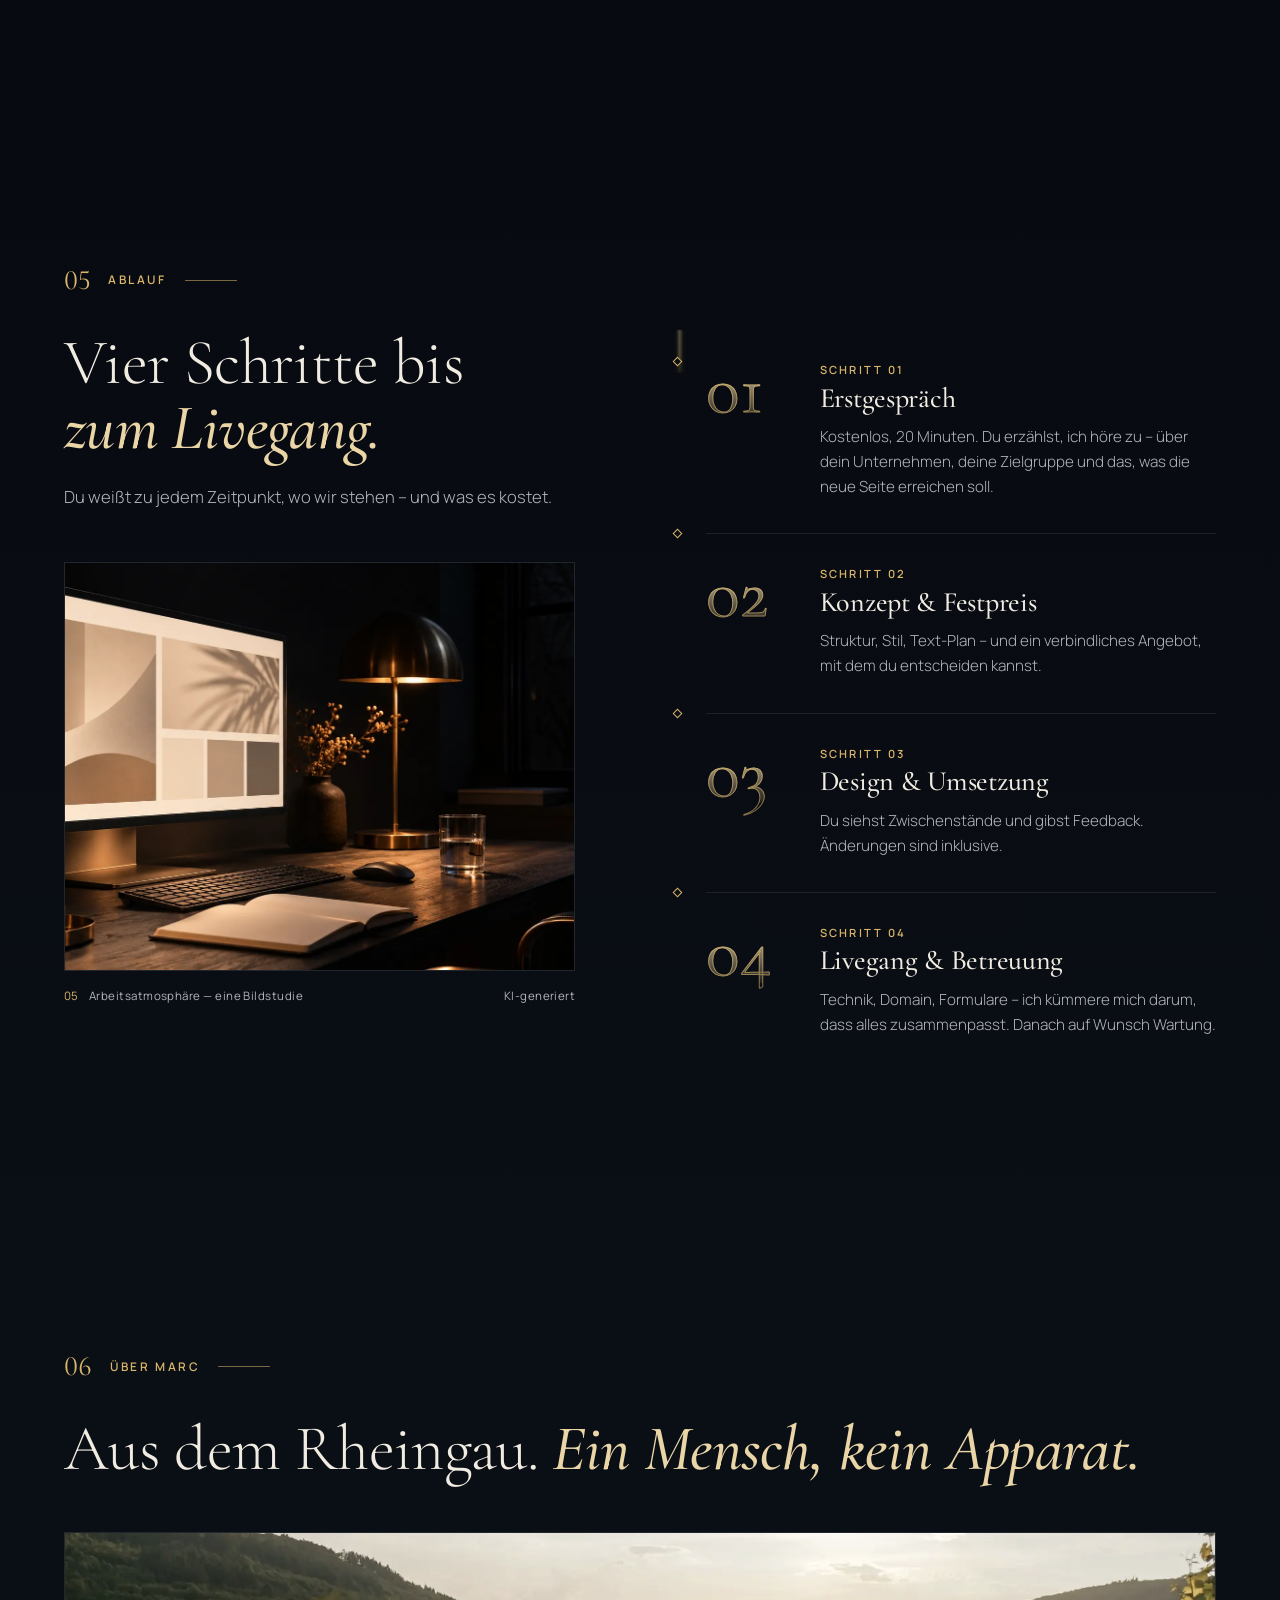
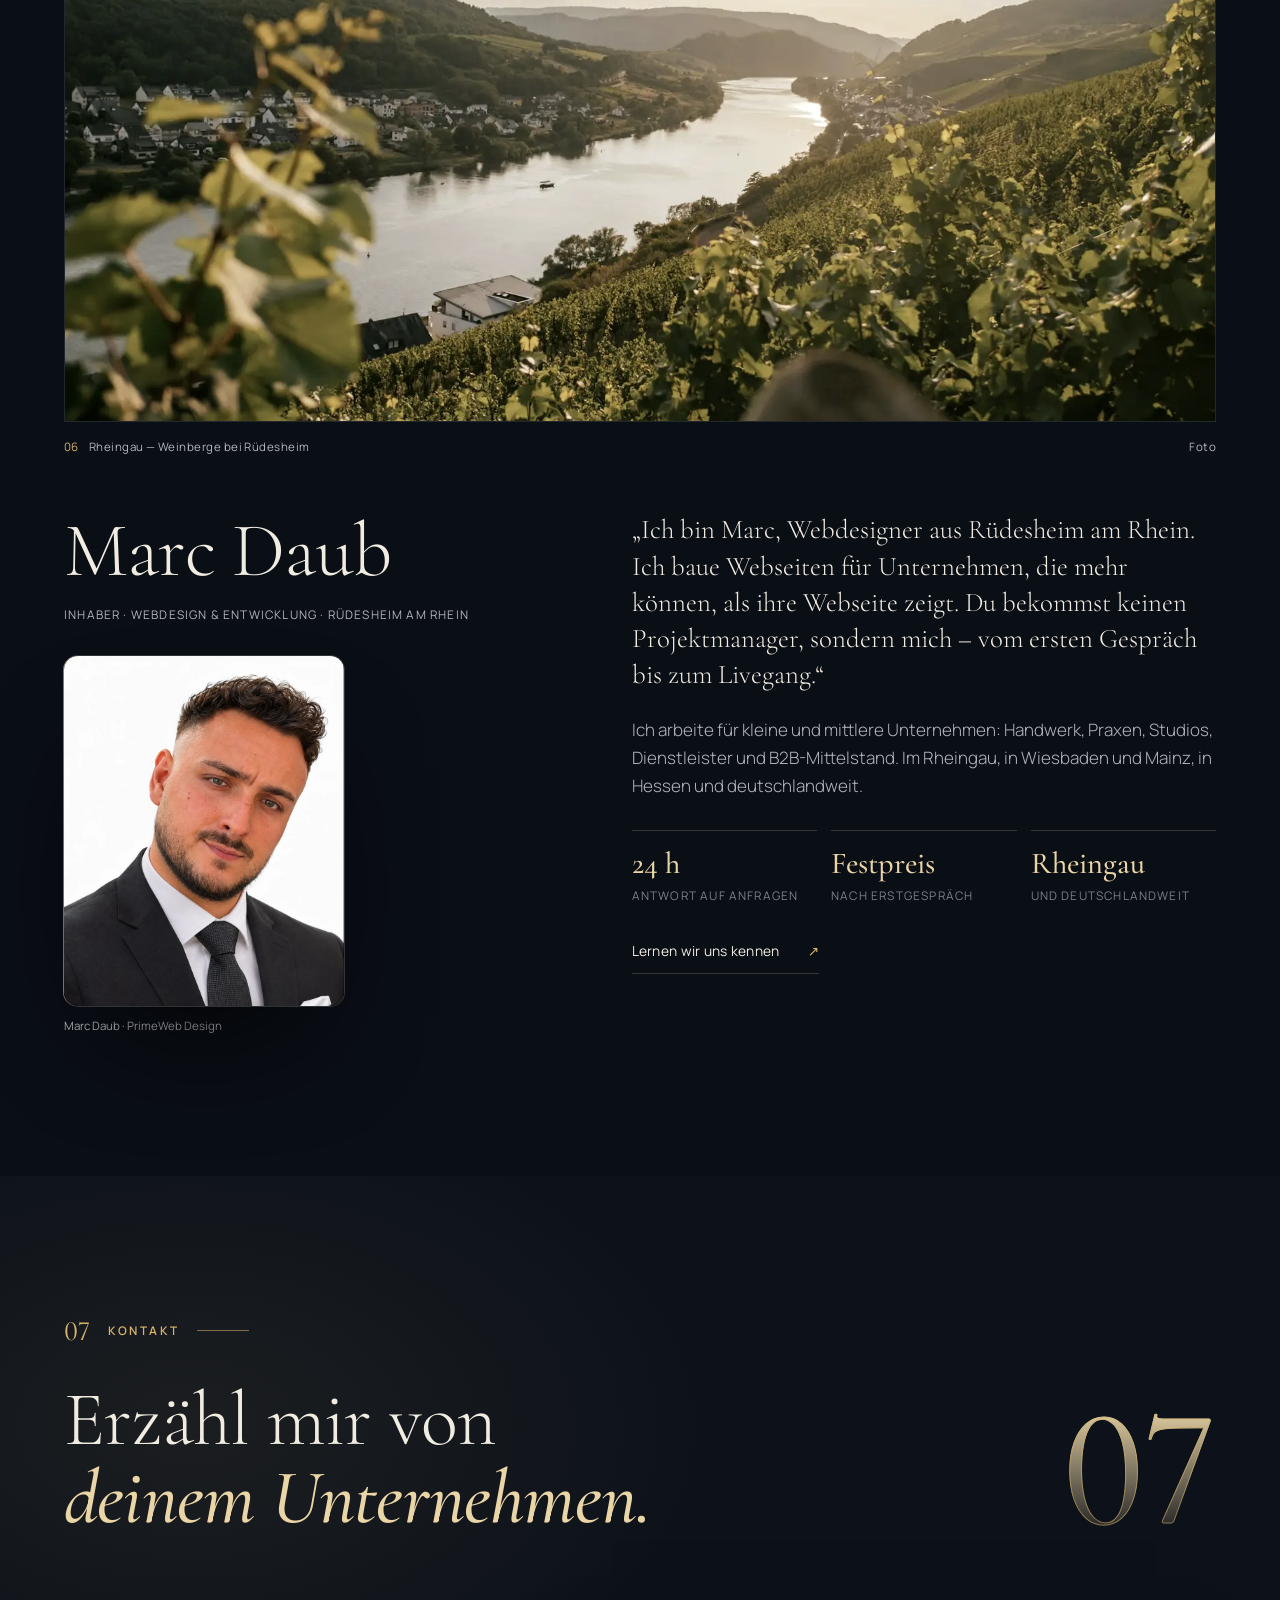
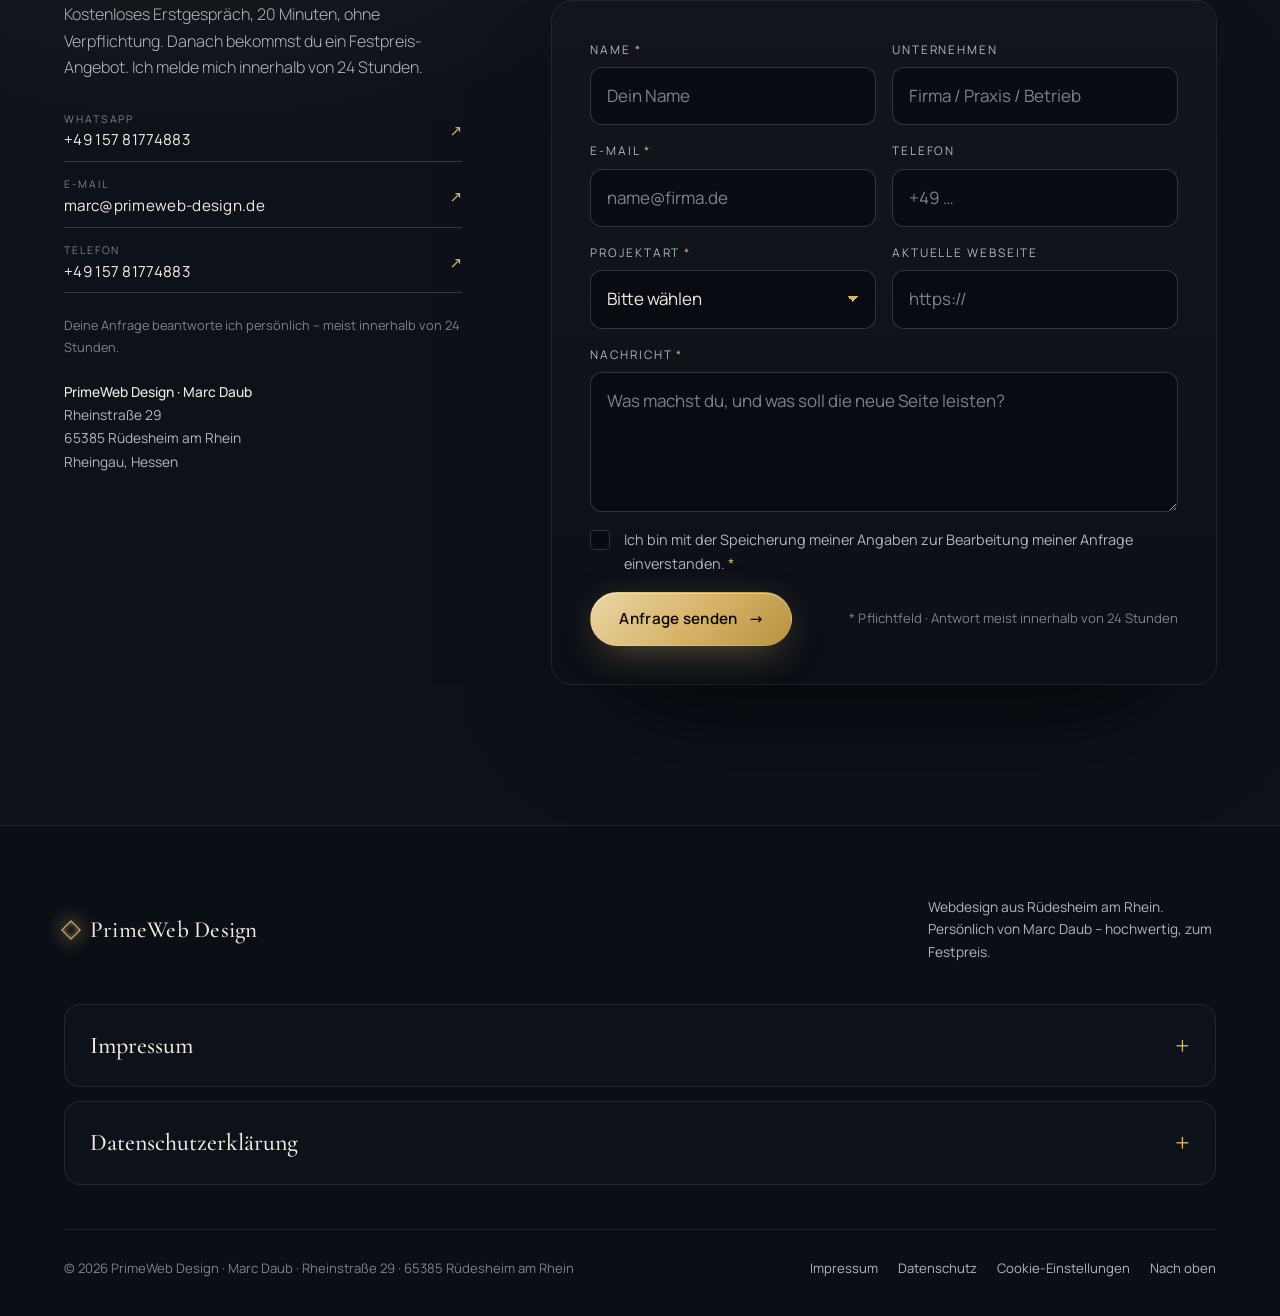
==== commit 9710d6b8: "Favicon als echte Dateien (ICO/SVG/PNG, Apple-Touch-Icon, Manifest) statt Daten-URL - Google zeigt i" ====
--- a/index.html
+++ b/index.html
@@ -18,7 +18,11 @@
   <meta property="og:locale" content="de_DE">
   <meta property="og:site_name" content="PrimeWeb Design">
   <link rel="canonical" href="https://primeweb-design.de">
-  <link rel="icon" href="data:image/svg+xml,<svg xmlns='http://www.w3.org/2000/svg' viewBox='0 0 100 100'><rect width='100' height='100' rx='22' fill='%23090c11'/><rect x='6' y='6' width='88' height='88' rx='18' fill='none' stroke='%23d6b06a' stroke-width='2.5'/><text x='50' y='66' text-anchor='middle' font-size='56' font-family='Georgia,serif' font-weight='700' fill='%23f1d89c'>P</text></svg>">
+  <link rel="icon" href="/favicon.ico" sizes="48x48">
+  <link rel="icon" href="/favicon.svg" type="image/svg+xml">
+  <link rel="icon" href="/favicon-96.png" type="image/png" sizes="96x96">
+  <link rel="apple-touch-icon" href="/apple-touch-icon.png">
+  <link rel="manifest" href="/site.webmanifest">
   <!-- Schriften lokal (keine Verbindung zu Google beim Seitenaufruf) -->
   <style>
     @font-face { font-family: "Cormorant Garamond"; font-style: normal; font-weight: 300 700; font-display: swap; src: url("./fonts/cormorant-garamond-latin.woff2") format("woff2"); }
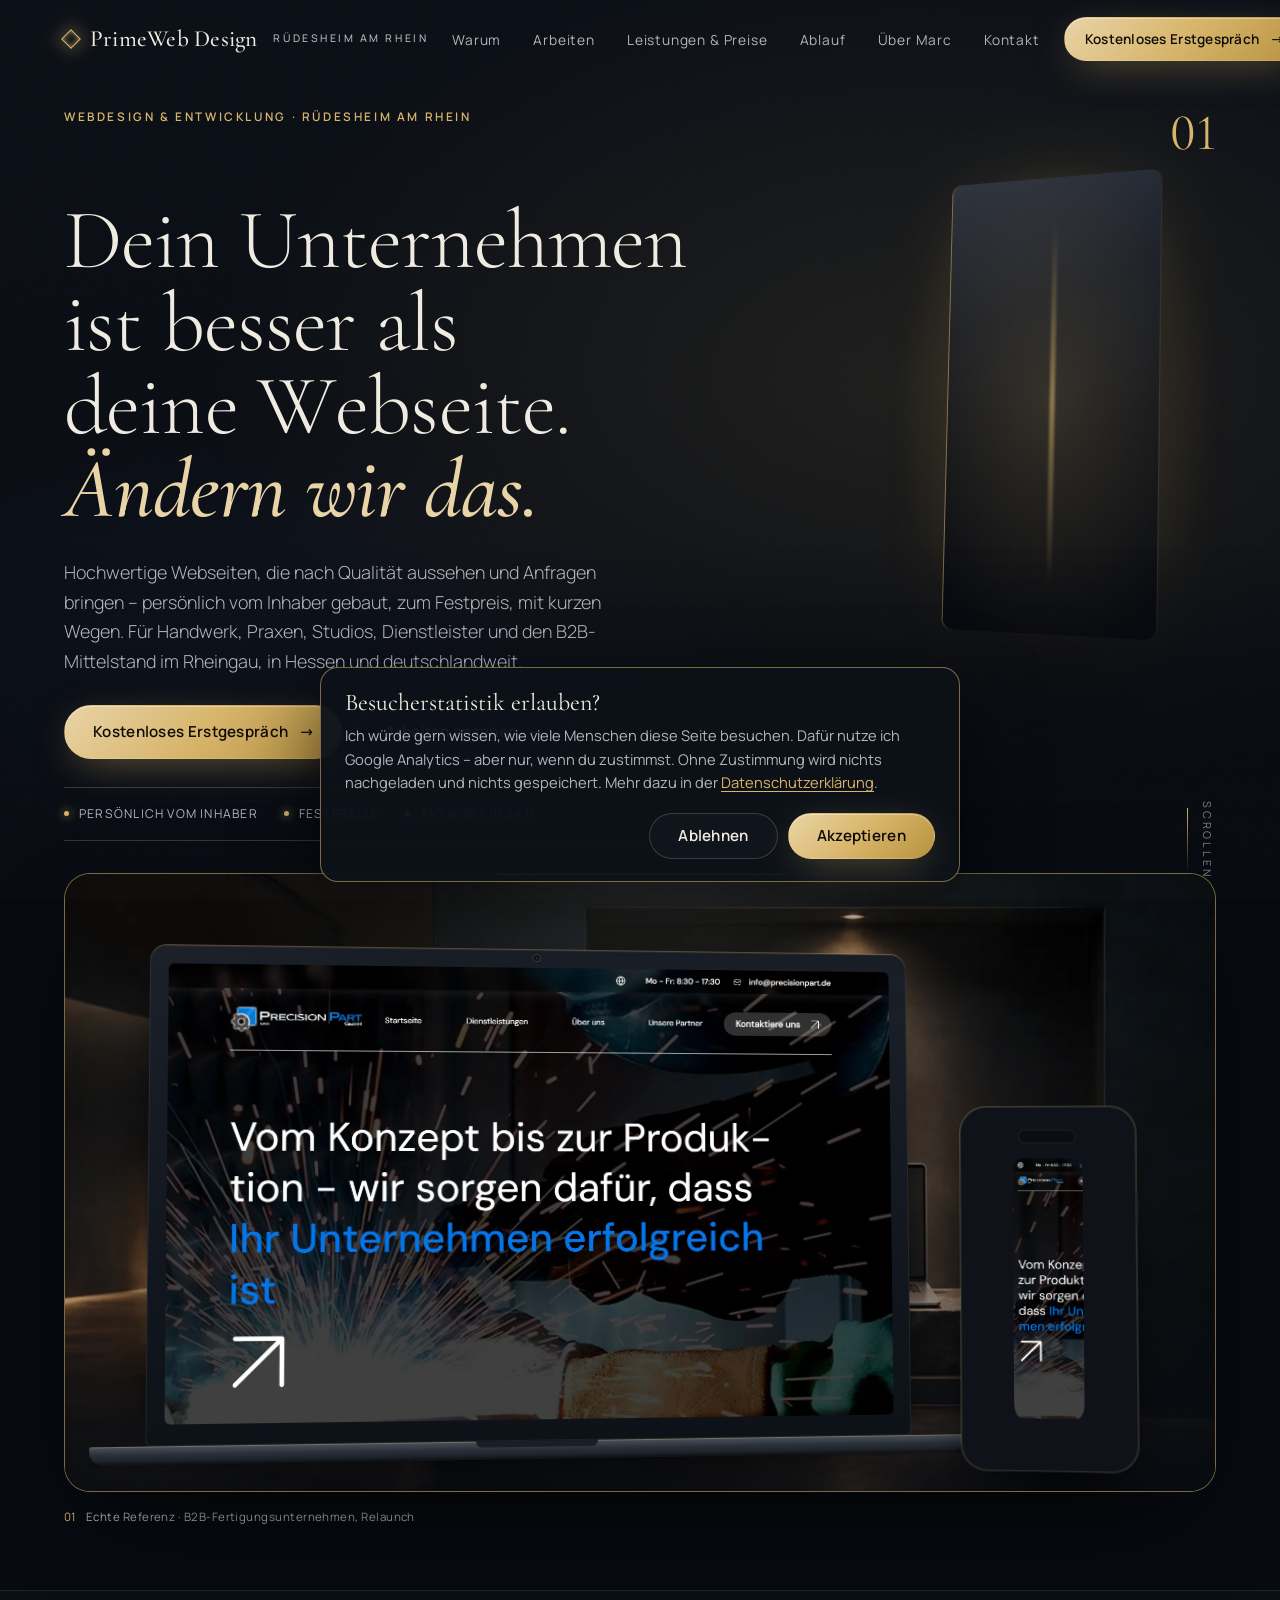
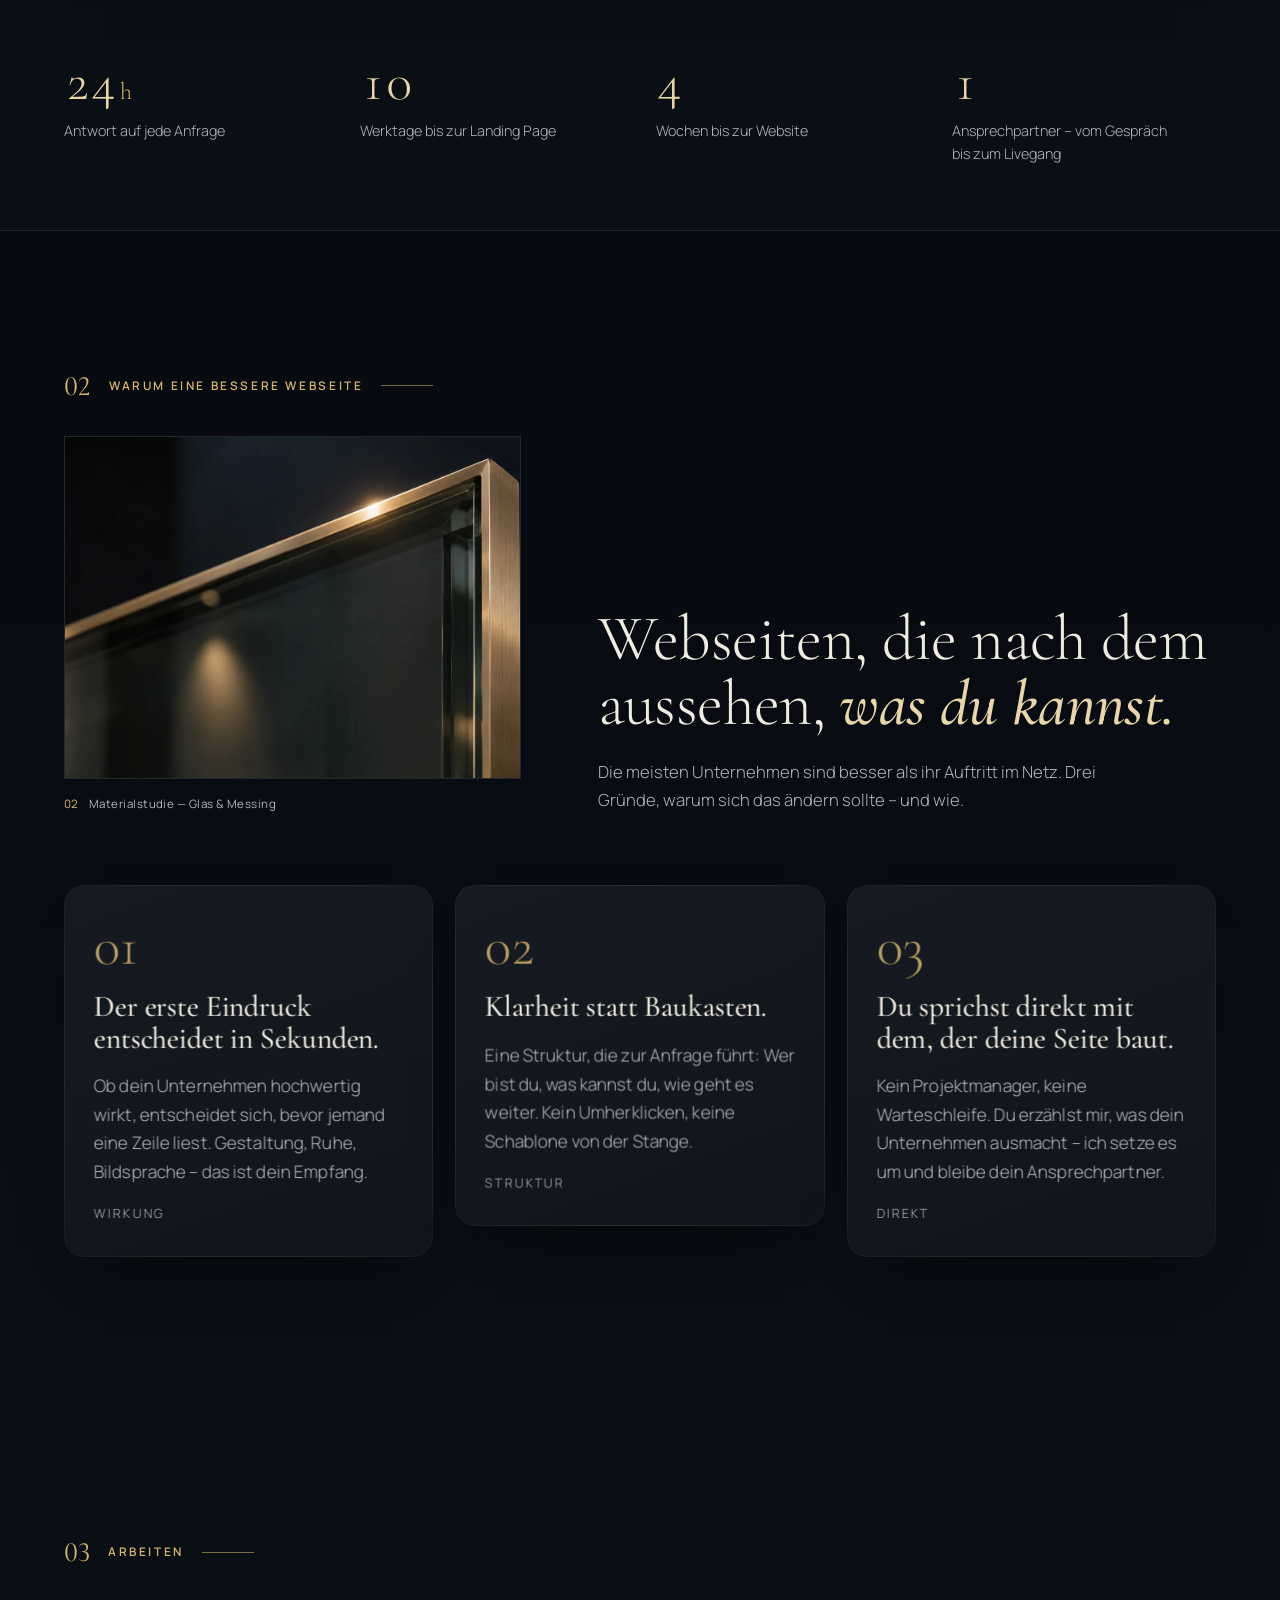
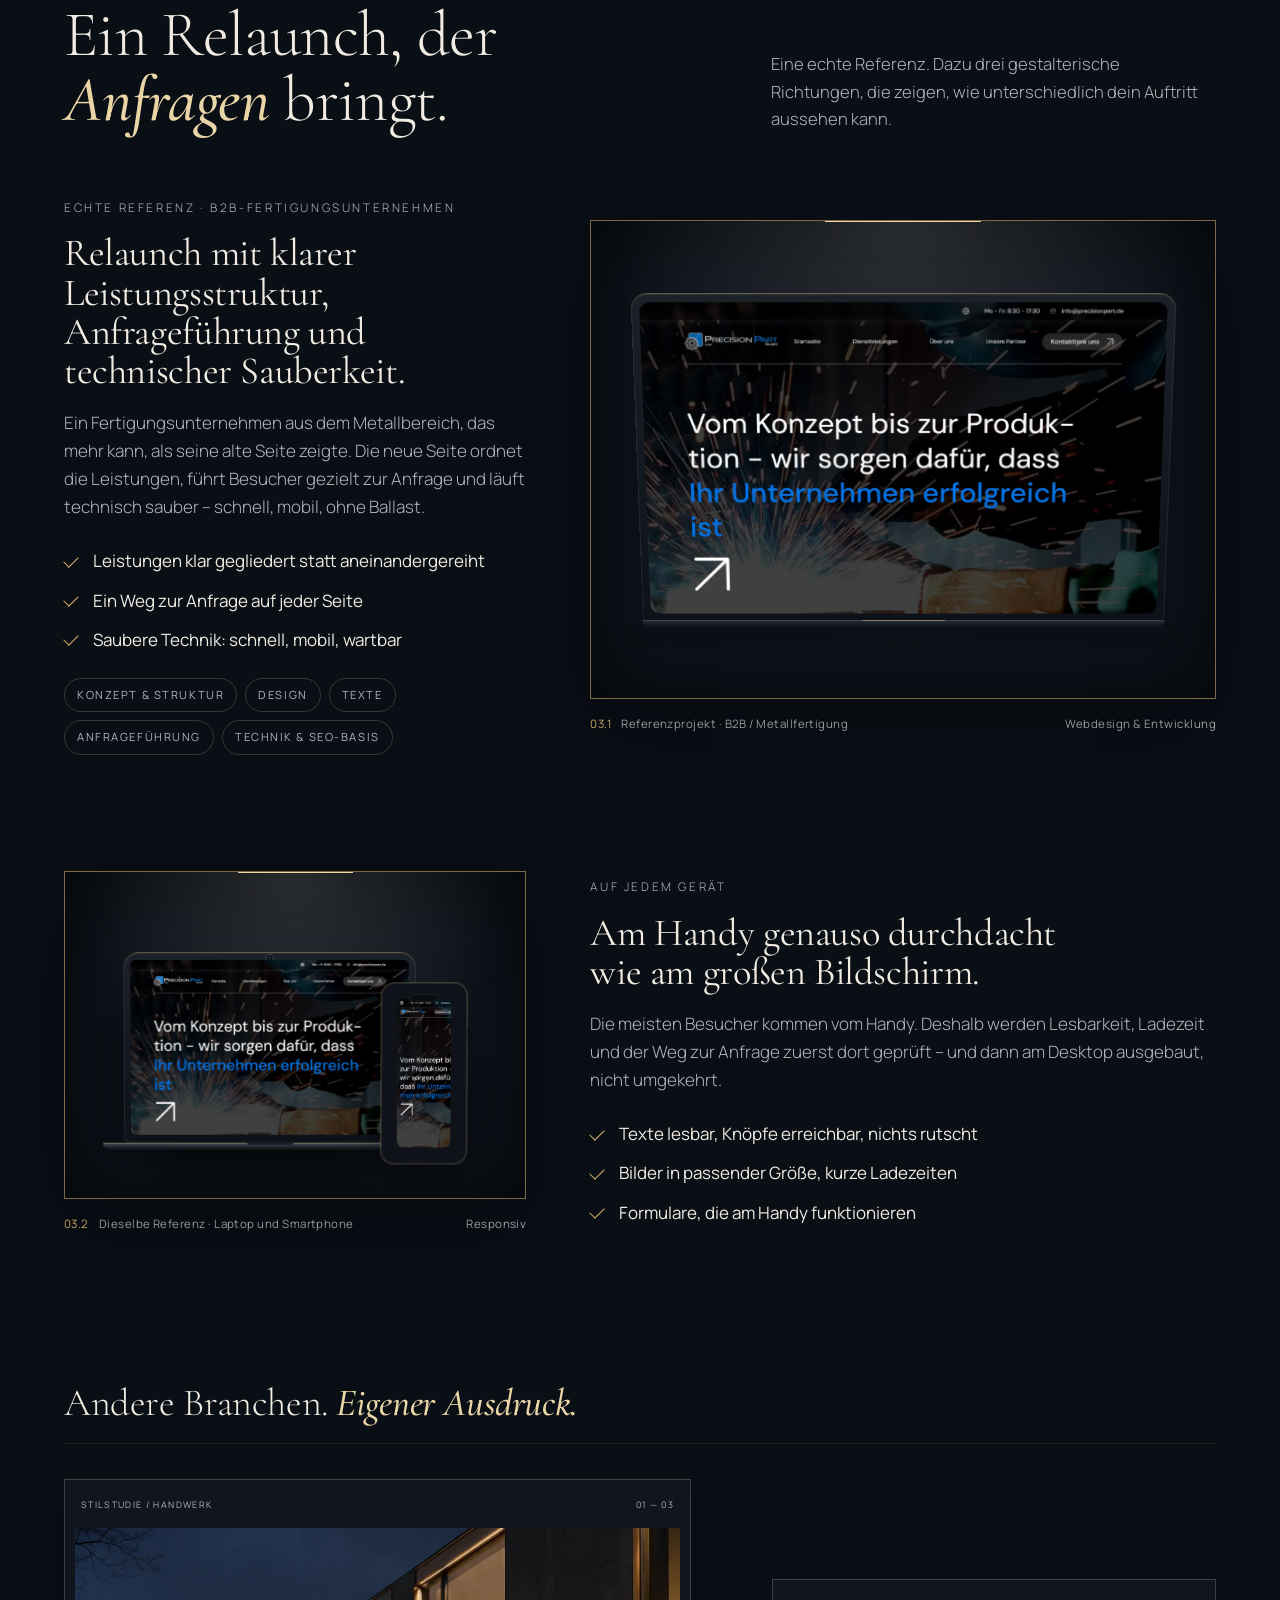
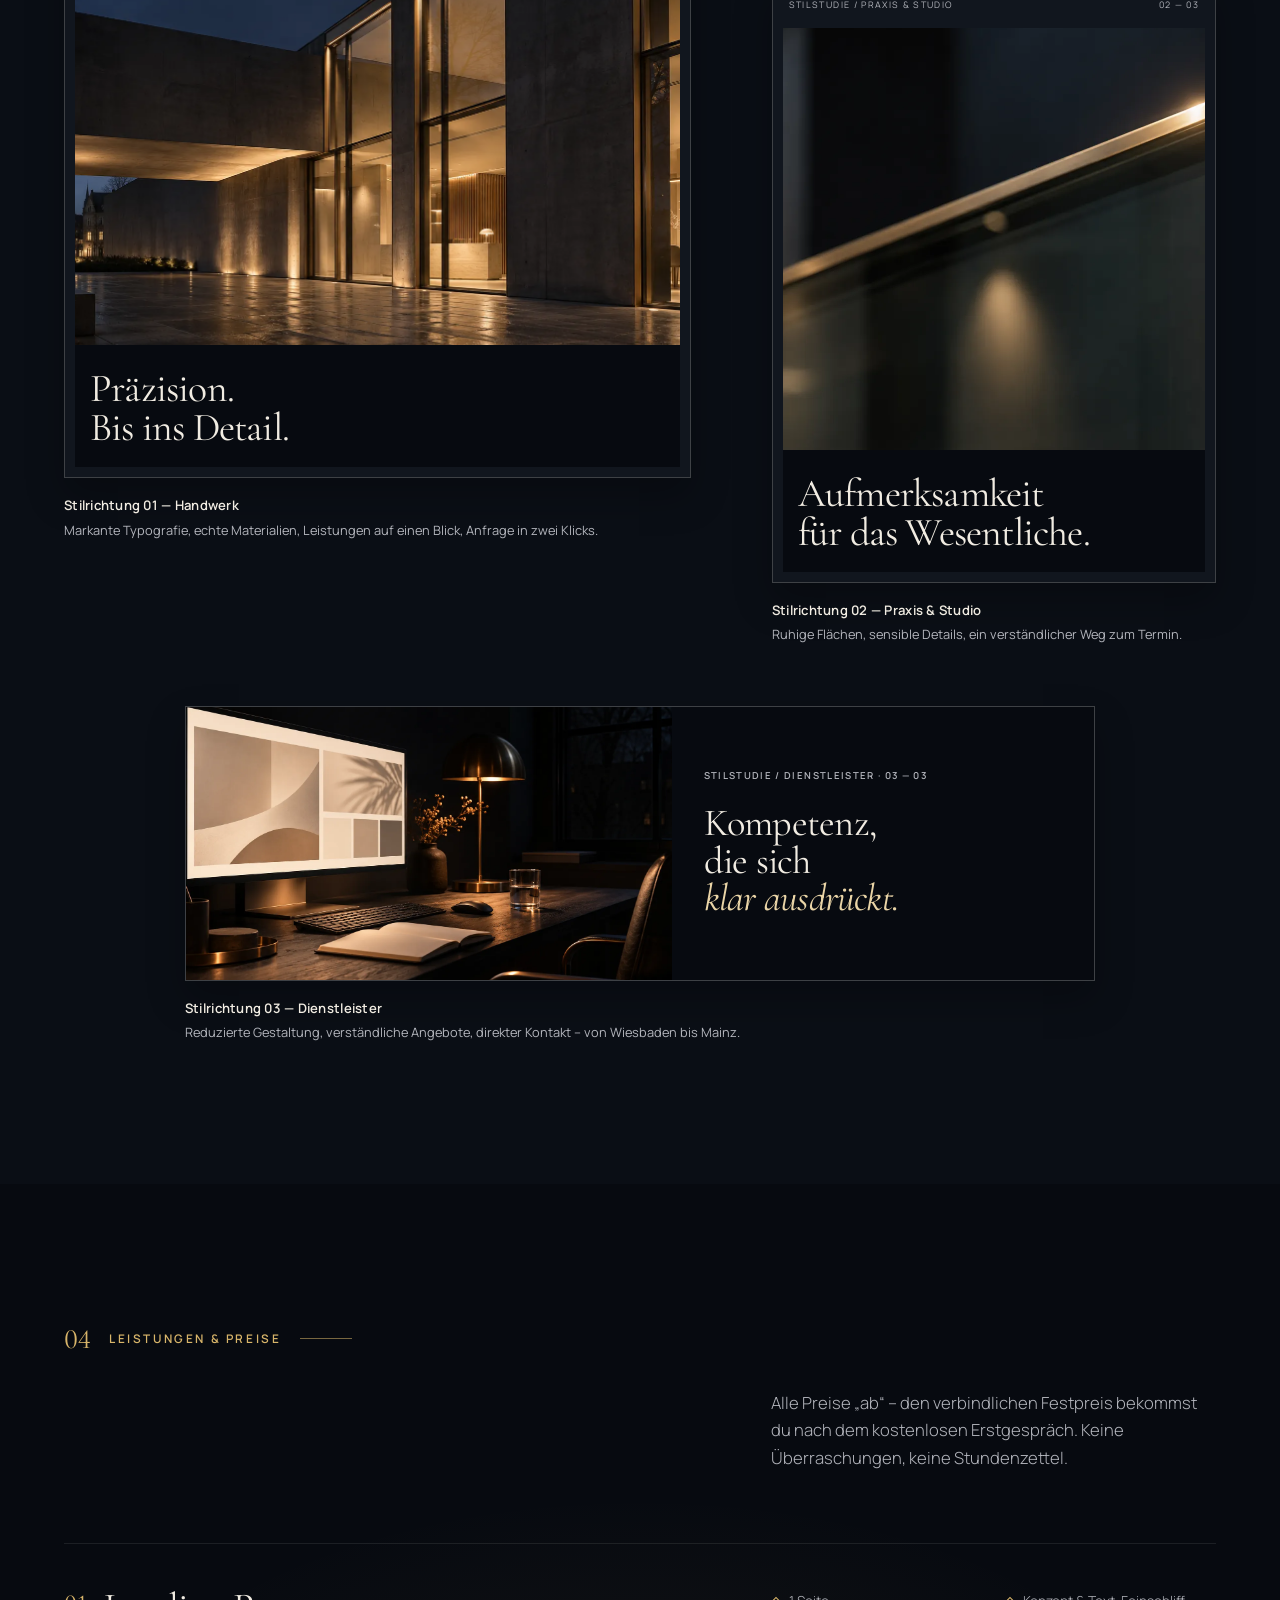
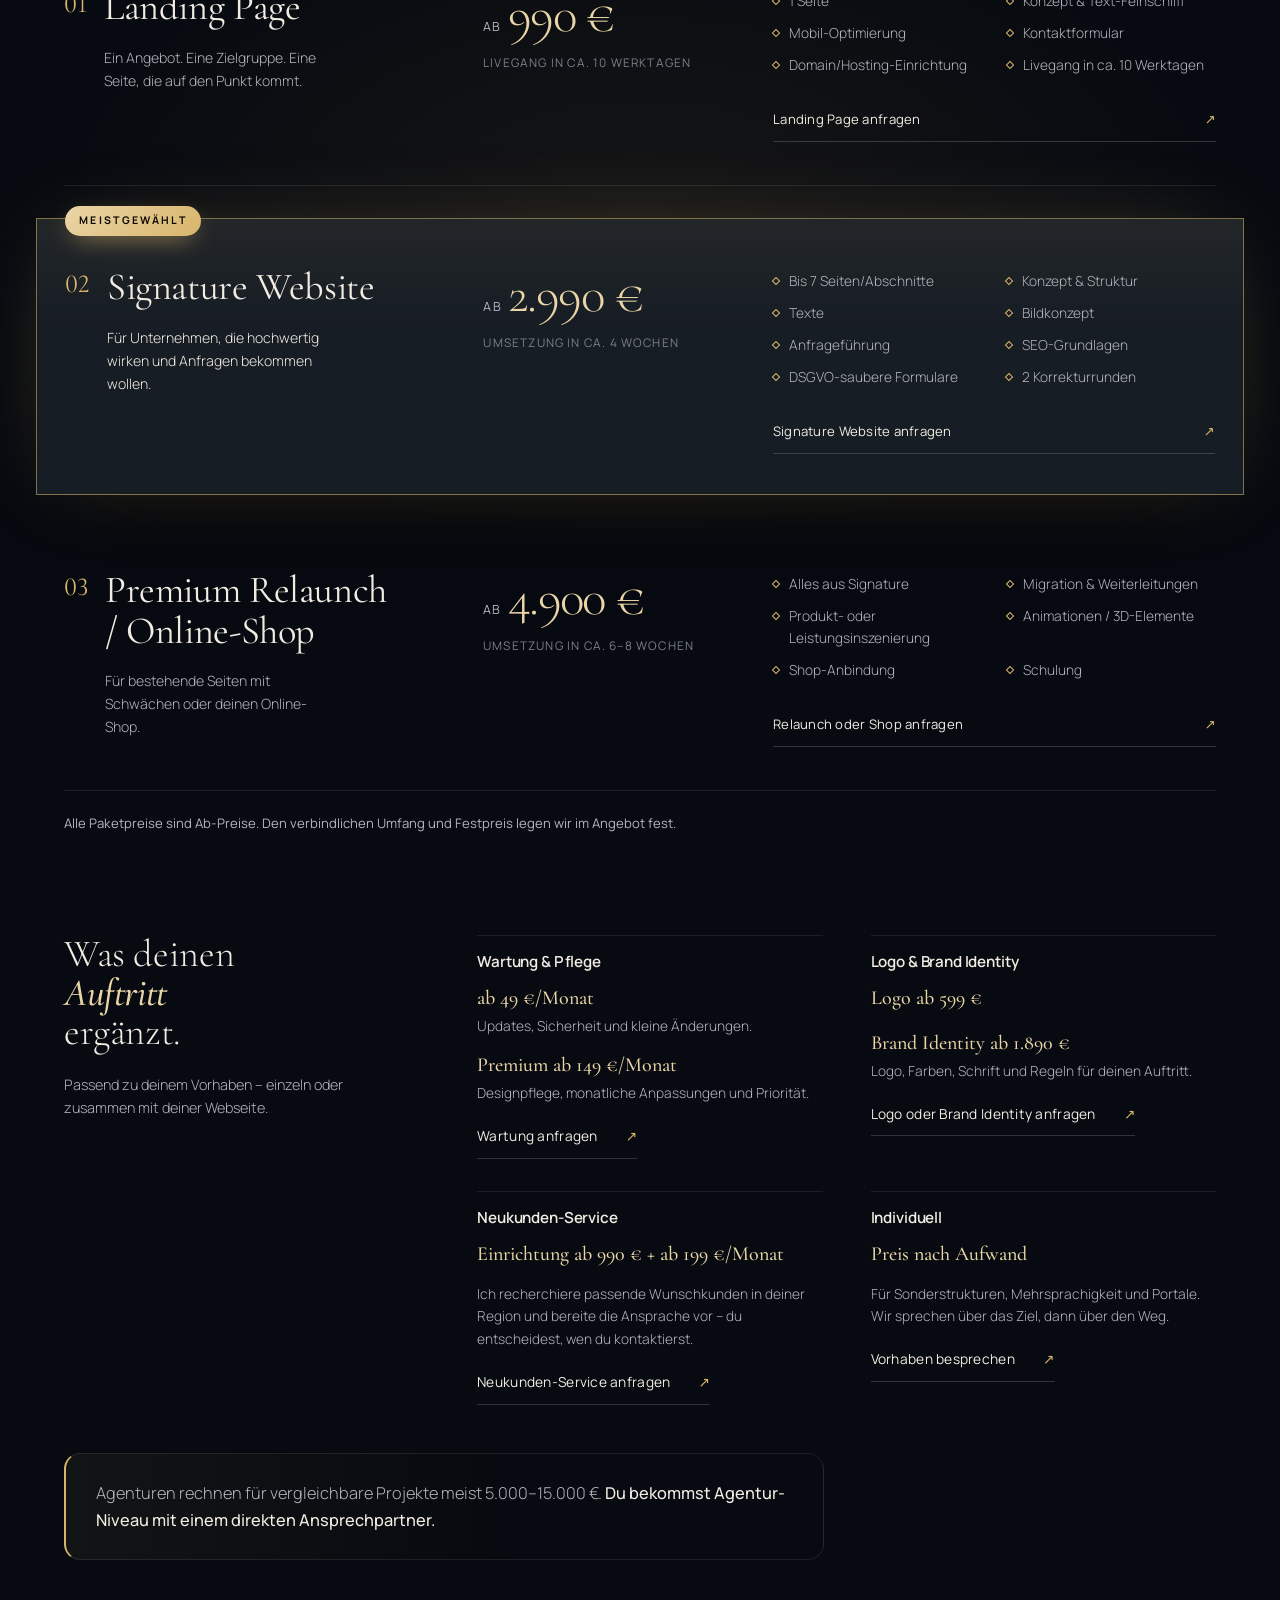
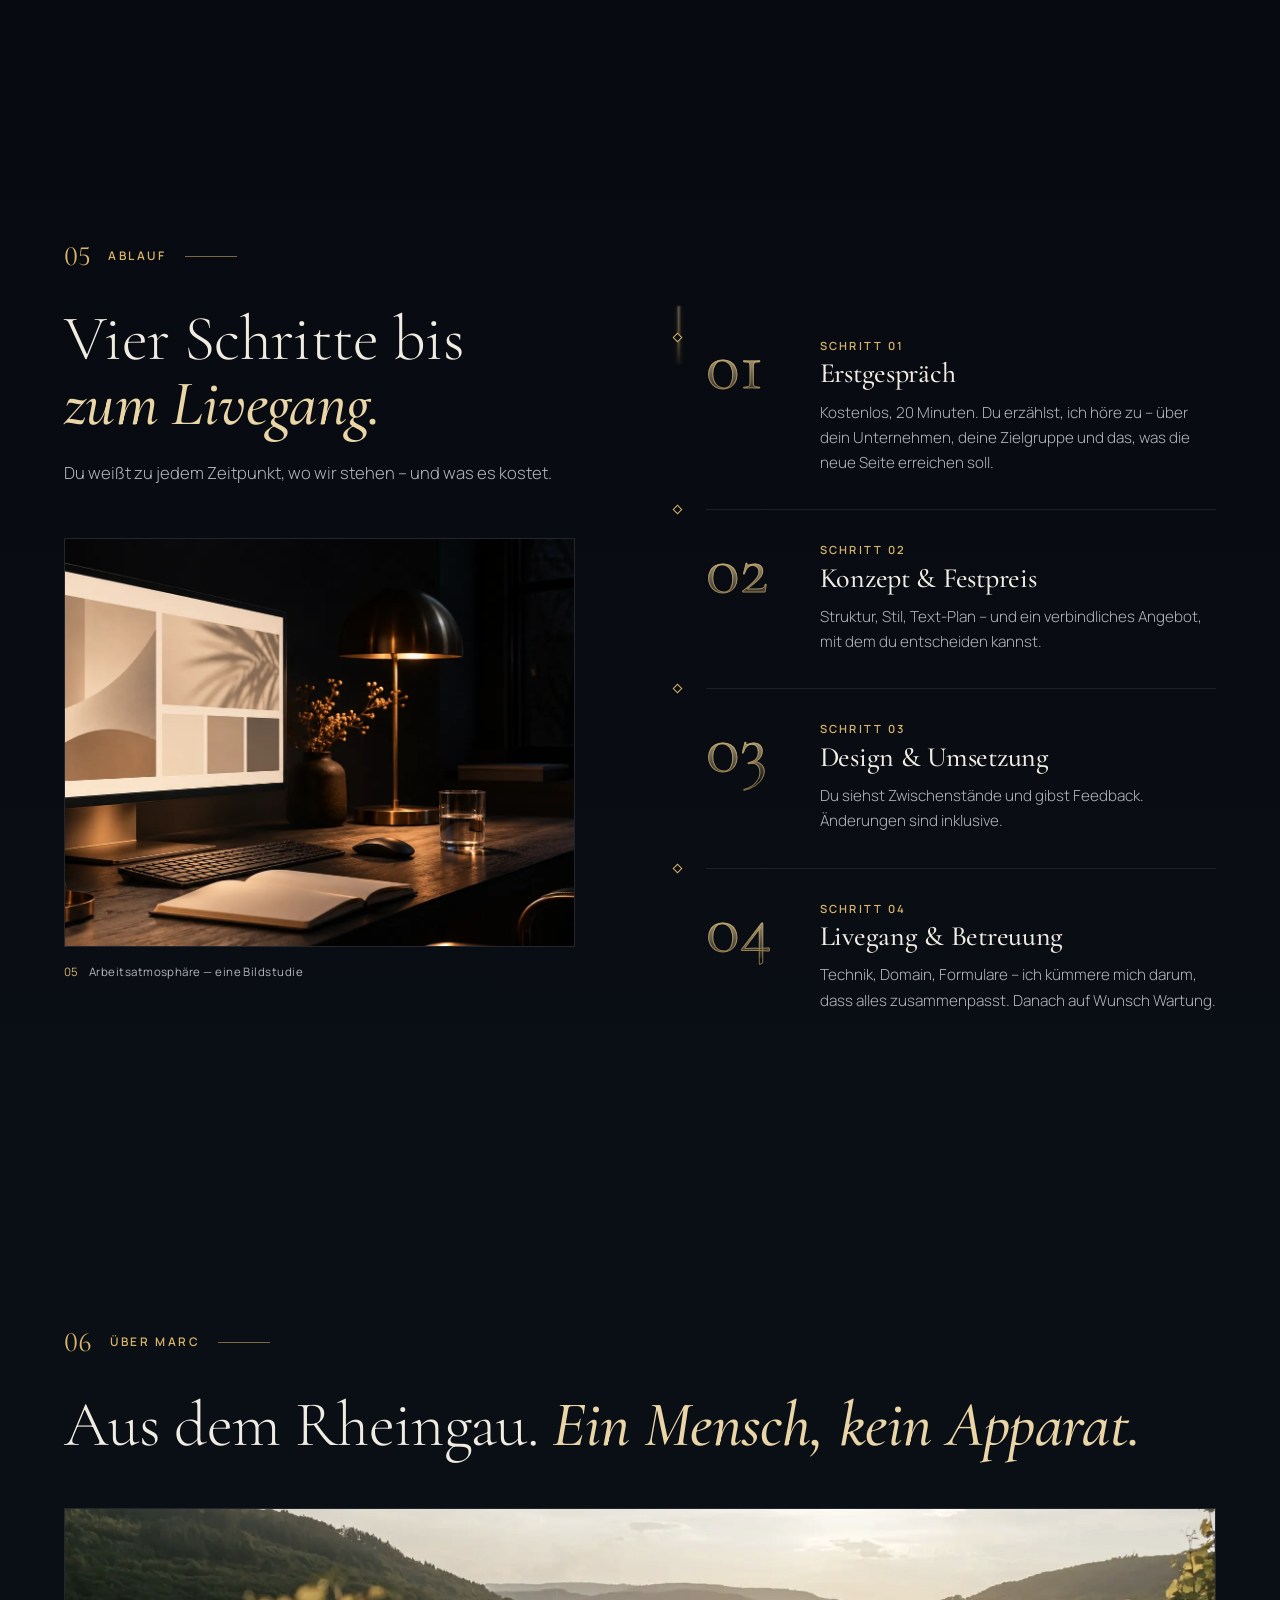
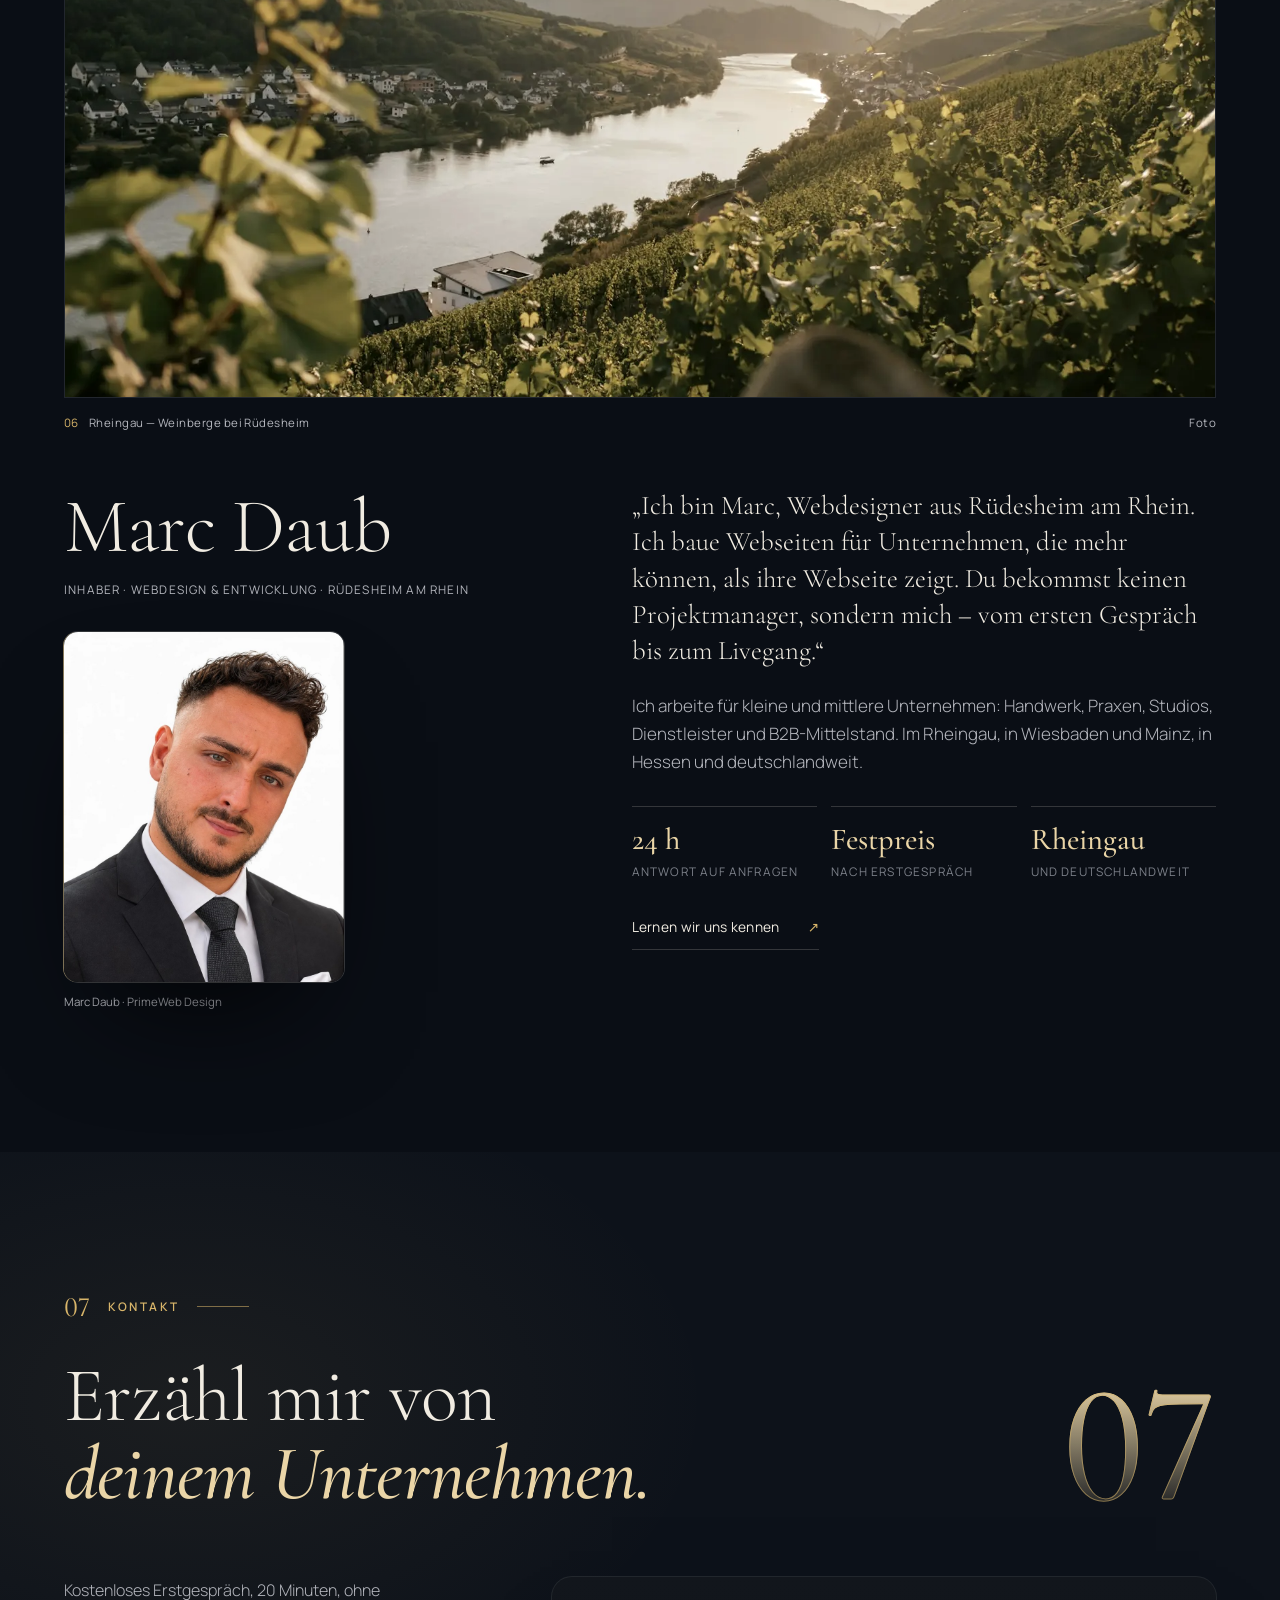
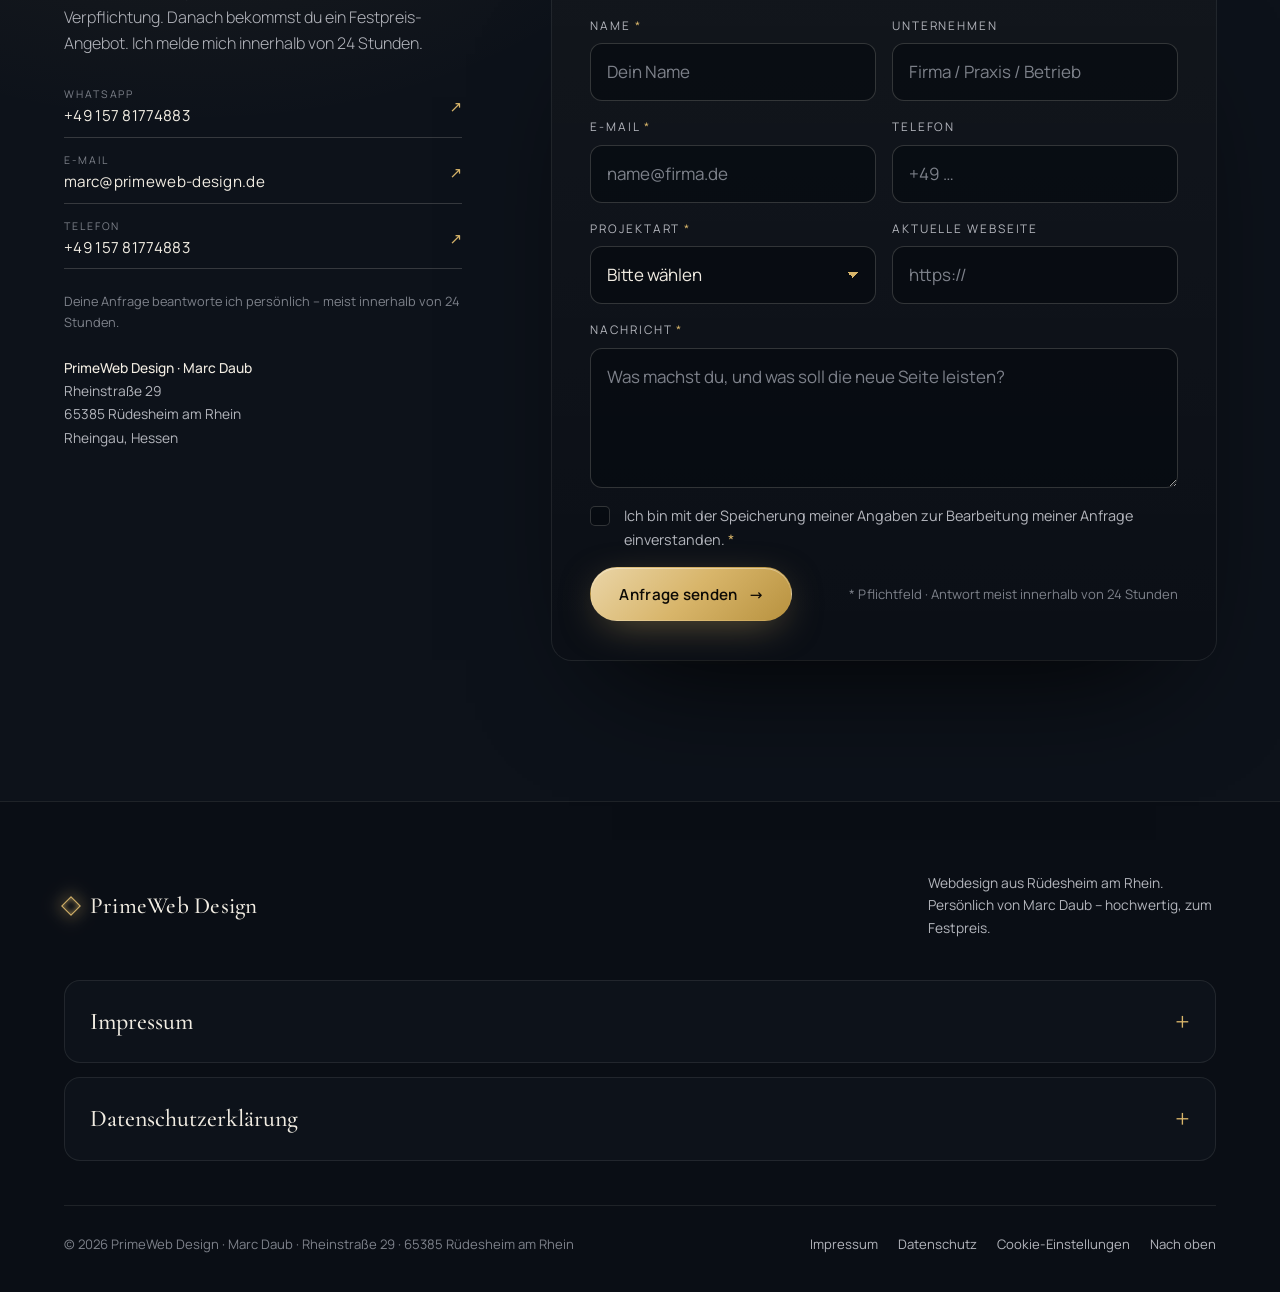
==== commit 6cd4cf40: "Webseite über Admin-Bereich geändert" ====
--- a/index.html
+++ b/index.html
@@ -148,7 +148,7 @@
     <figure class="stage-caption">
       <figcaption class="caption">
         <span><span class="number">01</span>Echte Referenz · B2B-Fertigungsunternehmen, Relaunch</span>
-        <span>Bühne: KI-generierte Bildstudie · Bildschirminhalt: echtes Kundenprojekt</span>
+        
       </figcaption>
     </figure>
   </section>
@@ -176,7 +176,7 @@
           <div class="parallax" data-parallax>
             <img src="bilder/studie-glas-messing.webp" width="1672" height="941" loading="lazy" decoding="async" alt="Bildstudie einer feinen Messingkante an dunklem Glas im gerichteten Licht">
           </div>
-          <figcaption class="caption"><span><span class="number">02</span>Materialstudie — Glas &amp; Messing</span><span>KI-generierte Bildstudie</span></figcaption>
+          <figcaption class="caption"><span><span class="number">02</span>Materialstudie — Glas &amp; Messing</span></figcaption>
         </figure>
         <div class="why-text">
           <h2 id="why-heading" class="rv">Webseiten, die nach dem aussehen, <em>was du kannst.</em></h2>
@@ -303,7 +303,7 @@
     <div class="wrap">
       <div class="studies-header rv">
         <h3>Andere Branchen. <em>Eigener Ausdruck.</em></h3>
-        <p>Stilstudien sind Gestaltungsbeispiele mit KI-generierten Motiven, keine Kundenprojekte. Die echte Referenz siehst du oben.</p>
+        
       </div>
       <div class="studies-grid">
         <figure class="study rv">
@@ -500,7 +500,7 @@
             <div class="parallax" data-parallax>
               <img src="bilder/studie-schreibtisch.webp" width="1672" height="941" loading="lazy" decoding="async" alt="Bildstudie eines Arbeitsplatzes im warmen Licht eines Bildschirms">
             </div>
-            <figcaption class="caption"><span><span class="number">05</span>Arbeitsatmosphäre — eine Bildstudie</span><span>KI-generiert</span></figcaption>
+            <figcaption class="caption"><span><span class="number">05</span>Arbeitsatmosphäre — eine Bildstudie</span></figcaption>
           </figure>
         </div>
         <div class="steps-wrap">
